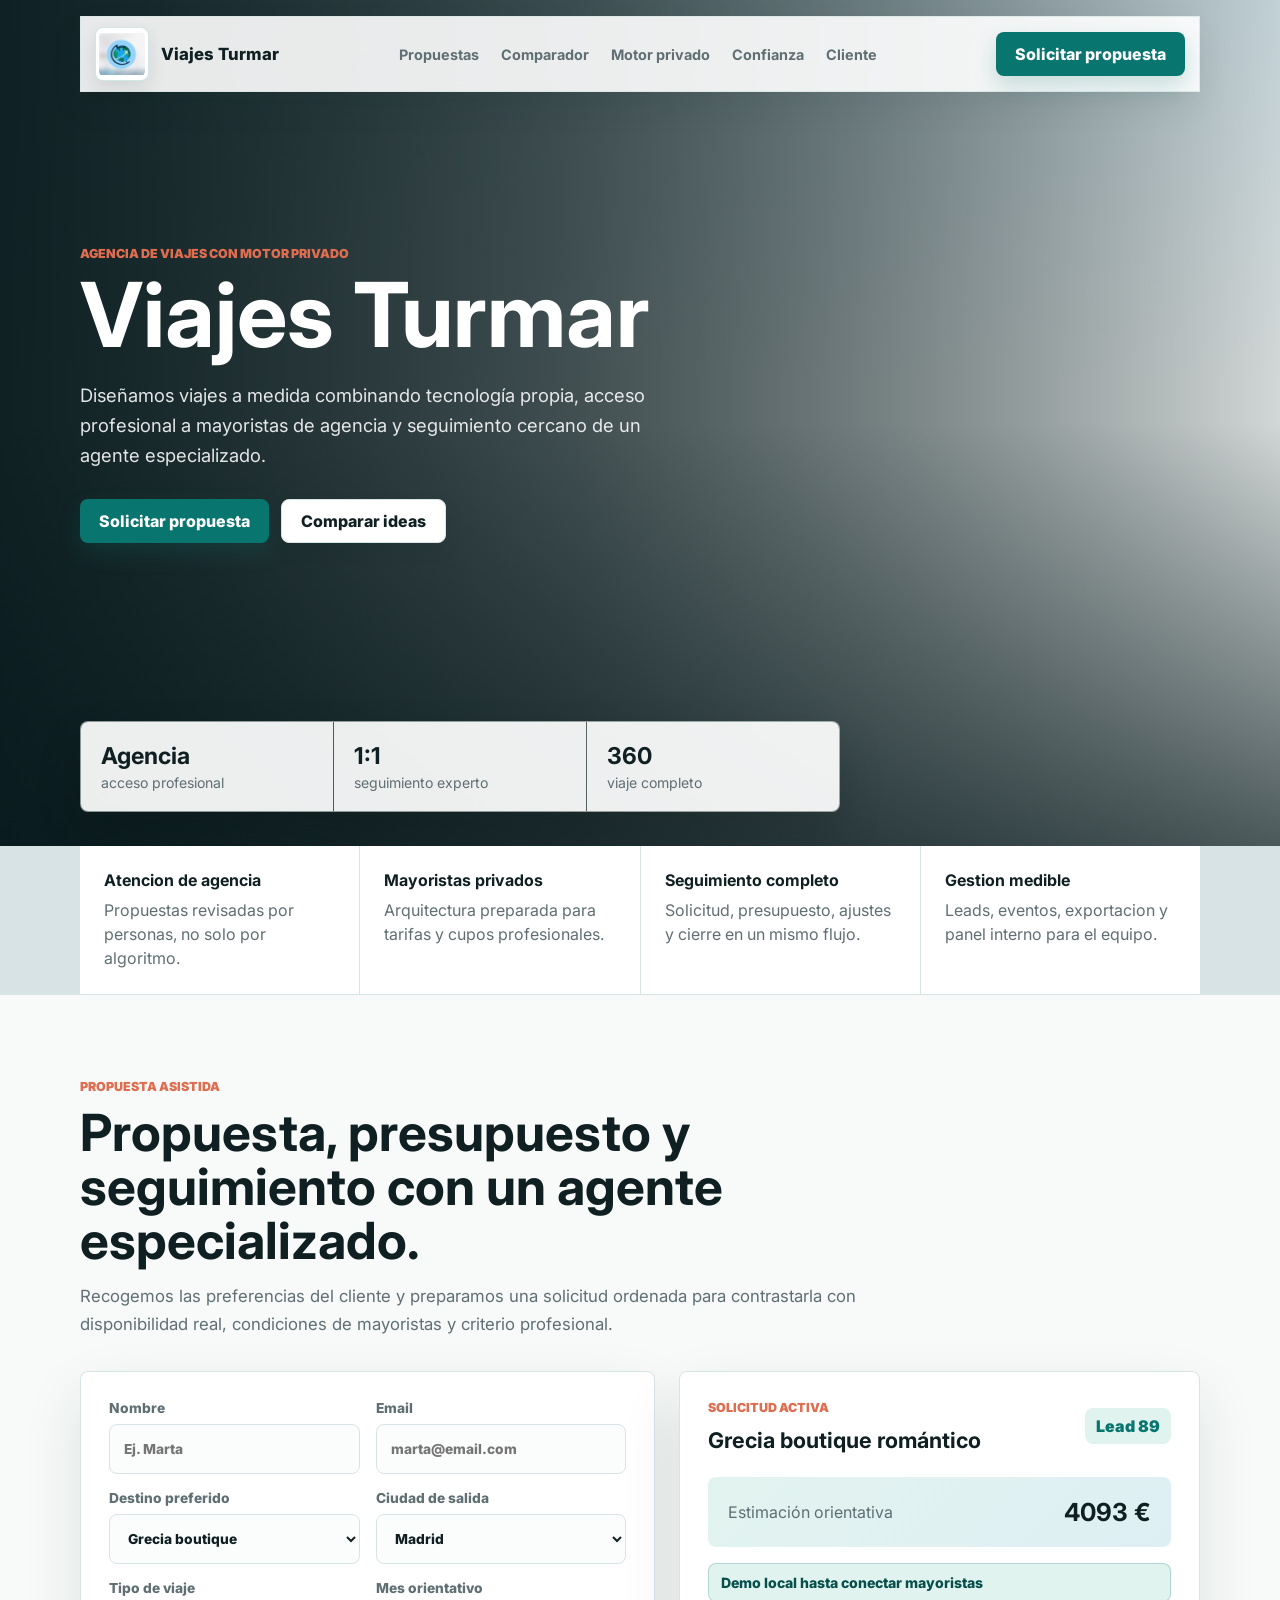
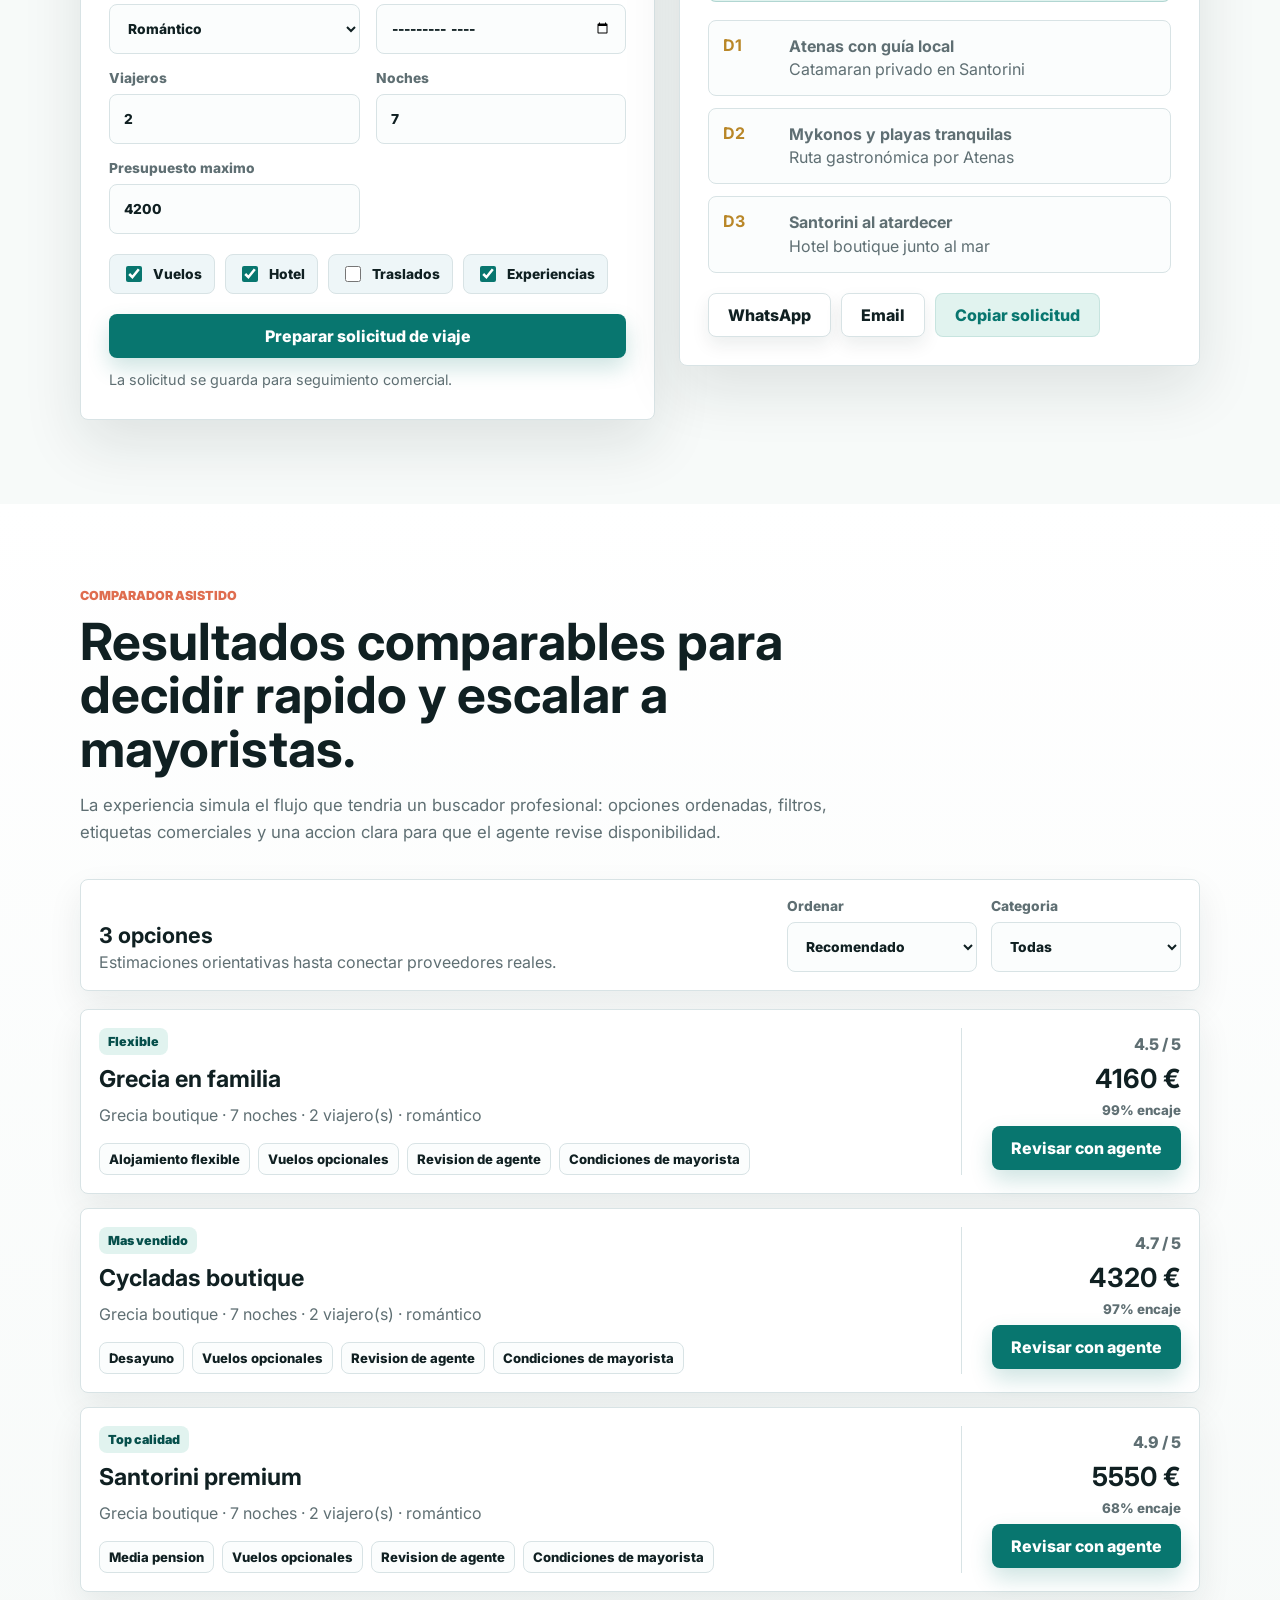
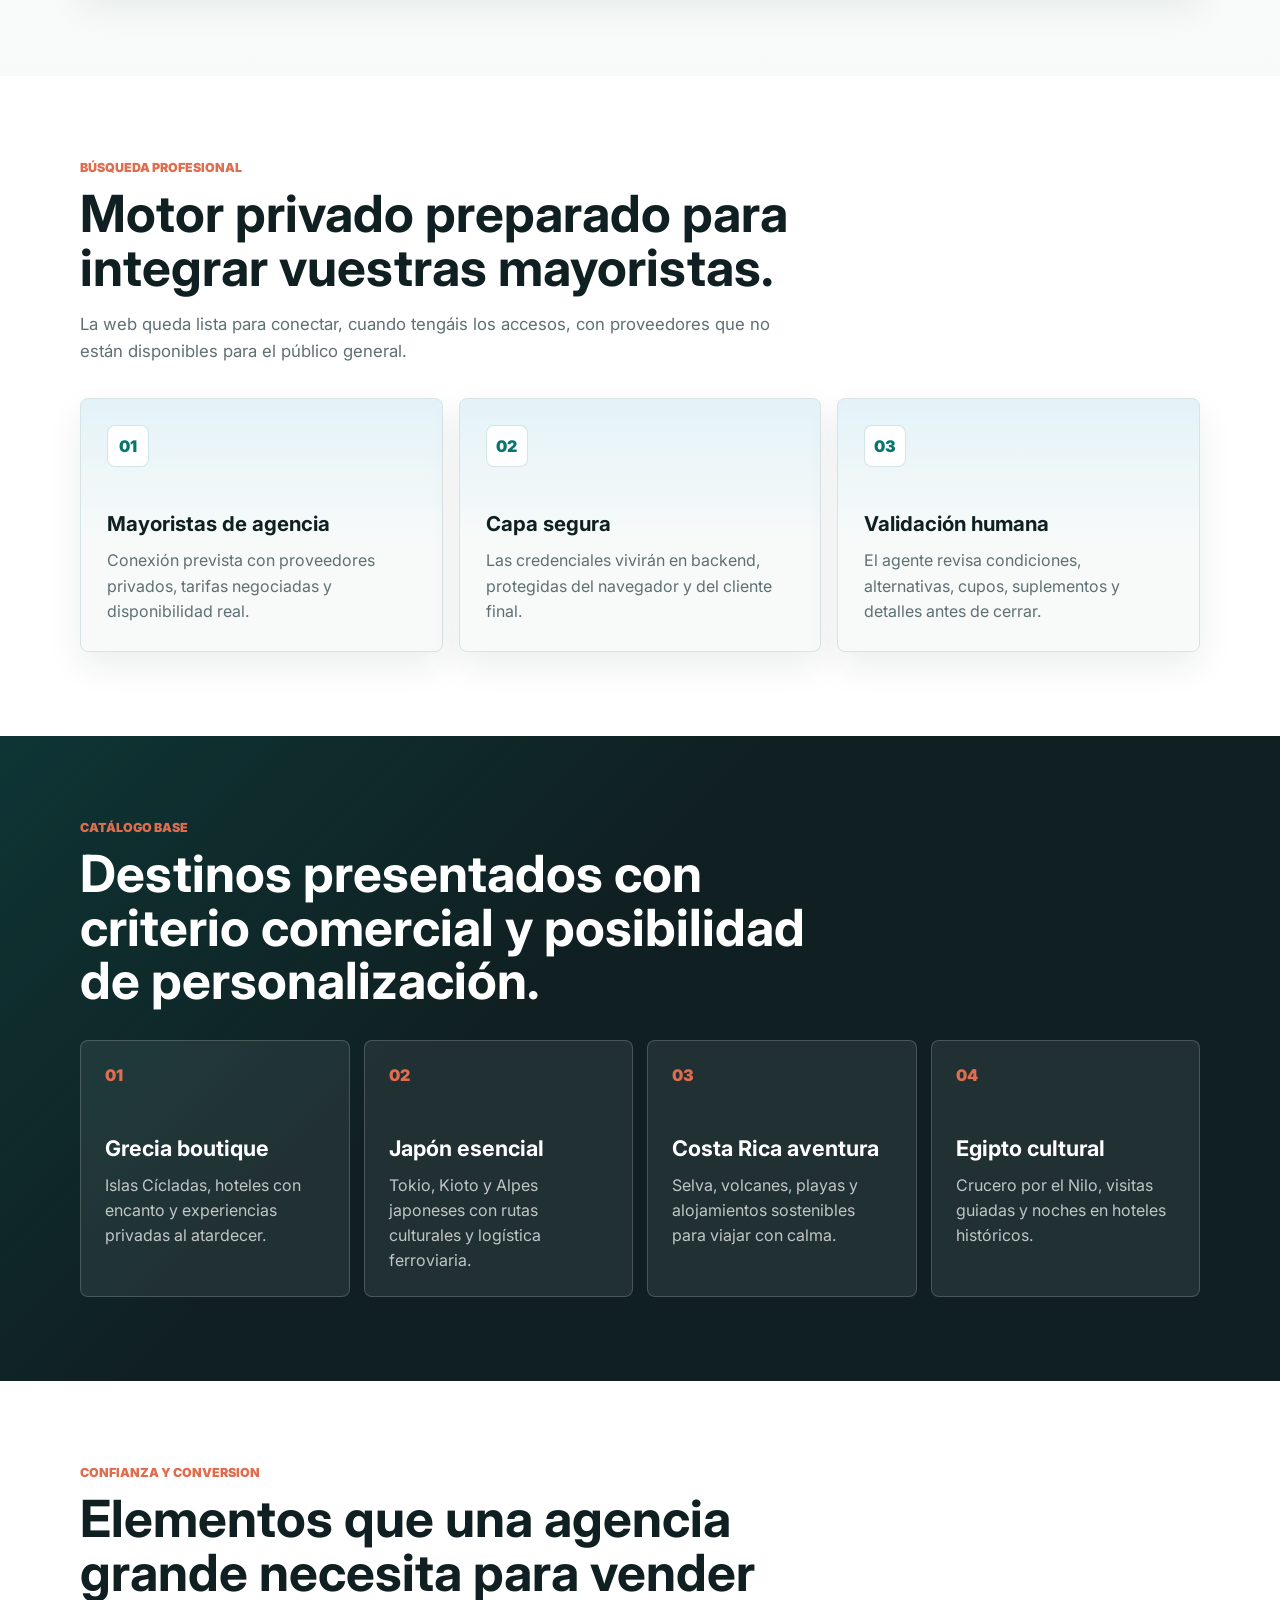
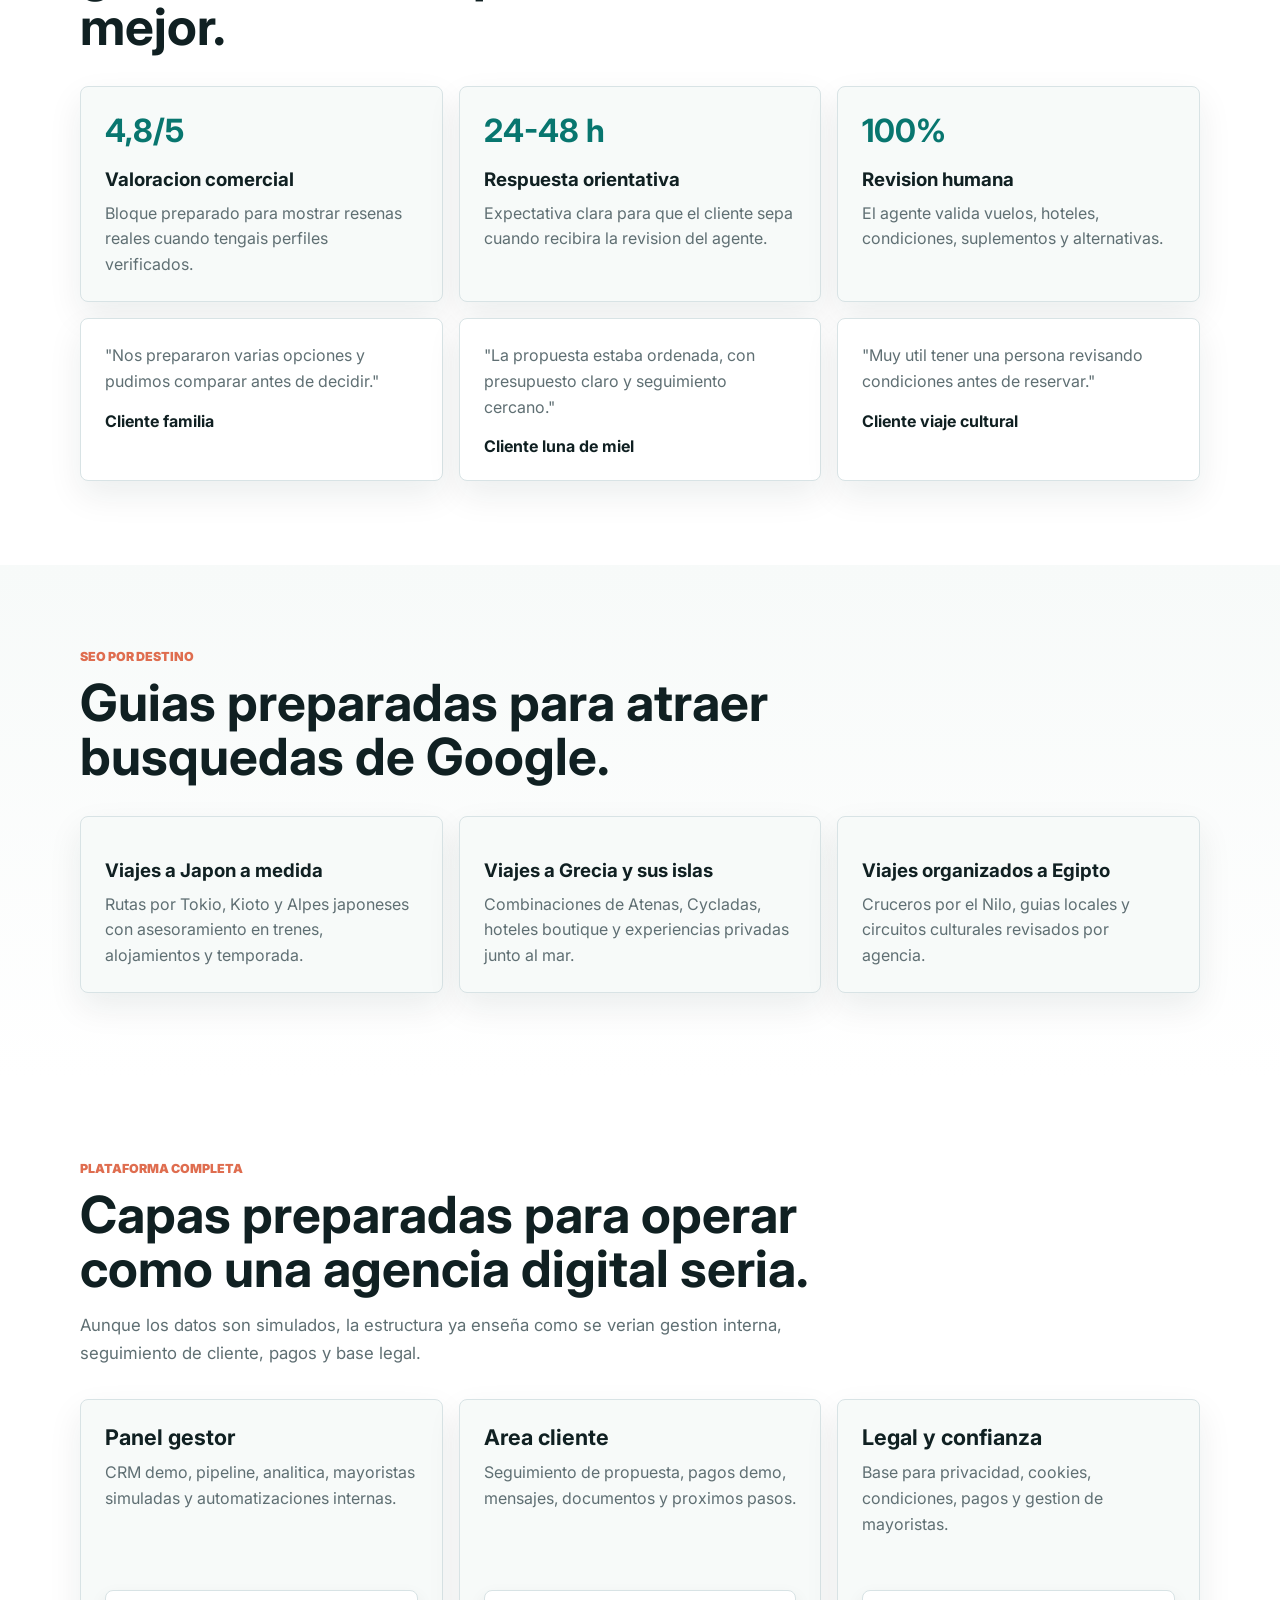
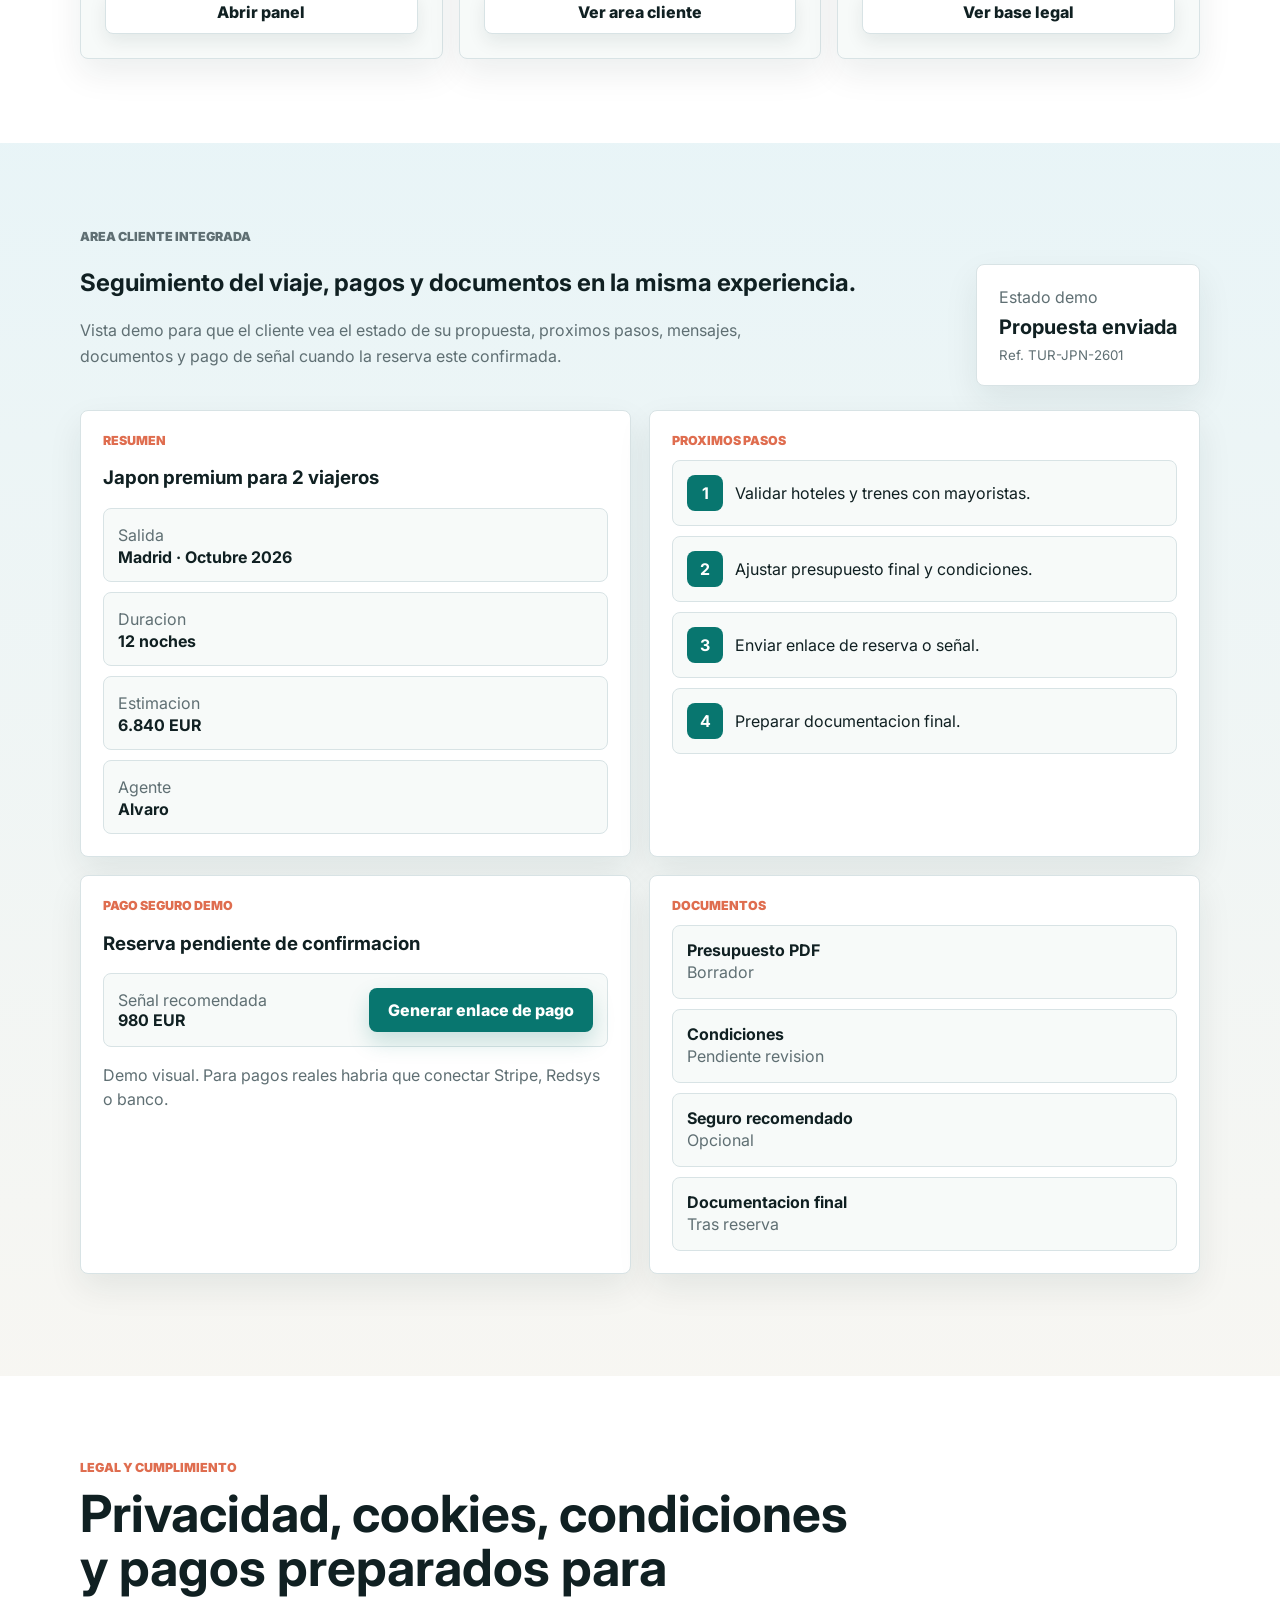
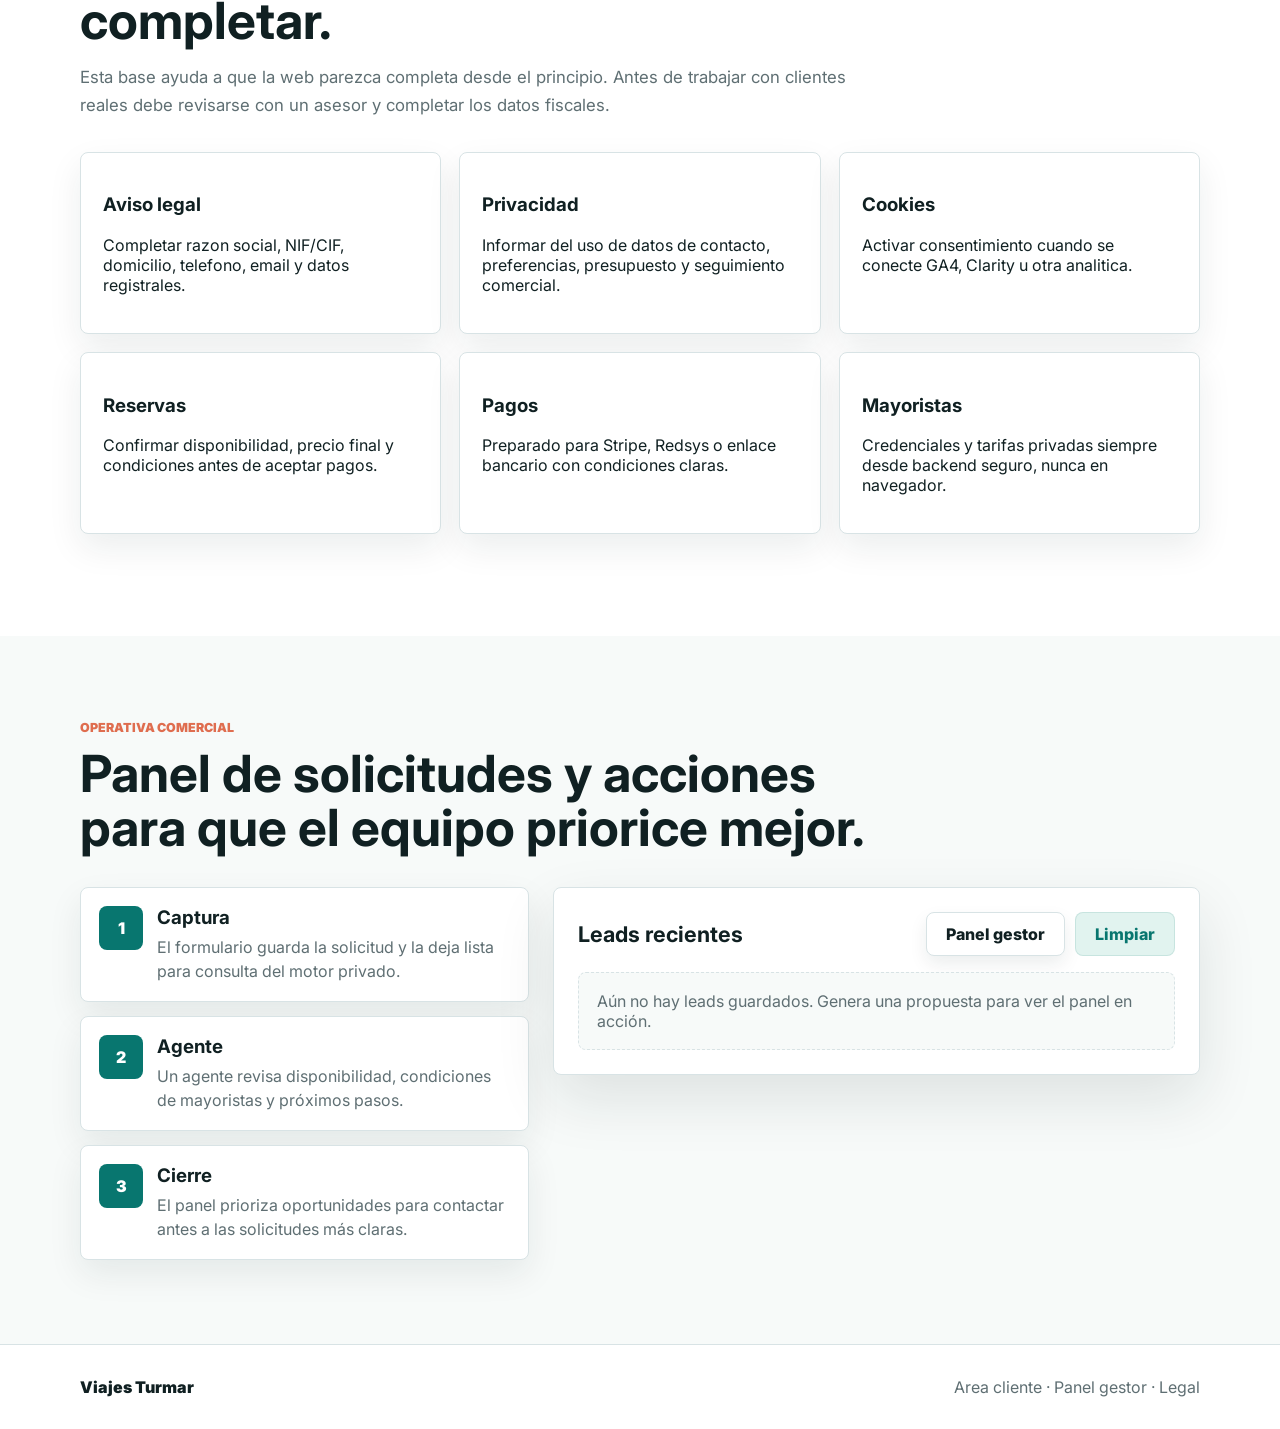
==== index.html @ 2c3e2870 "Integrar area cliente y legal en home" ====
<!doctype html>
<html lang="es">
  <head>
    <meta charset="UTF-8" />
    <meta name="viewport" content="width=device-width, initial-scale=1.0" />
    <title>Viajes Turmar | Agencia de viajes con motor privado</title>
    <meta
      name="description"
      content="Agencia de viajes con motor privado para consultar mayoristas, preparar propuestas personalizadas y hacer seguimiento con agentes especializados."
    />
    <link rel="preconnect" href="https://fonts.googleapis.com" />
    <link rel="preconnect" href="https://fonts.gstatic.com" crossorigin />
    <link
      href="https://fonts.googleapis.com/css2?family=Inter:wght@400;500;600;700;800&display=swap"
      rel="stylesheet"
    />
    <link rel="stylesheet" href="styles.css" />
    <script>
      window.TURMAR_CONFIG = {
        analyticsId: "",
        analyticsEndpoint: "",
        leadEndpoint: "",
      };
    </script>
  </head>
  <body>
    <header class="topbar">
      <a class="brand" href="#inicio" aria-label="Viajes Turmar">
        <span class="brand-mark">
          <img src="[data-uri]" alt="" />
        </span>
        <span>Viajes Turmar</span>
      </a>
      <nav class="nav" aria-label="Principal">
        <a href="#automatizador">Propuestas</a>
        <a href="#comparador">Comparador</a>
        <a href="#motor-privado">Motor privado</a>
        <a href="#confianza">Confianza</a>
        <a href="#area-cliente">Cliente</a>
      </nav>
      <a class="nav-action" href="#automatizador">Solicitar propuesta</a>
    </header>

    <main>
      <section class="hero" id="inicio">
        <div class="hero-overlay"></div>
        <div class="hero-content">
          <p class="eyebrow">Agencia de viajes con motor privado</p>
          <h1>Viajes Turmar</h1>
          <p class="hero-copy">
            Diseñamos viajes a medida combinando tecnología propia, acceso profesional a
            mayoristas de agencia y seguimiento cercano de un agente especializado.
          </p>
          <div class="hero-actions">
            <a class="button primary" href="#automatizador">Solicitar propuesta</a>
            <a class="button secondary" href="#comparador">Comparar ideas</a>
          </div>
        </div>
        <div class="hero-metrics" aria-label="Indicadores de automatización">
          <div>
            <strong>Agencia</strong>
            <span>acceso profesional</span>
          </div>
          <div>
            <strong>1:1</strong>
            <span>seguimiento experto</span>
          </div>
          <div>
            <strong>360</strong>
            <span>viaje completo</span>
          </div>
        </div>
      </section>

      <section class="trust-strip" aria-label="Garantias de Viajes Turmar">
        <div>
          <strong>Atencion de agencia</strong>
          <span>Propuestas revisadas por personas, no solo por algoritmo.</span>
        </div>
        <div>
          <strong>Mayoristas privados</strong>
          <span>Arquitectura preparada para tarifas y cupos profesionales.</span>
        </div>
        <div>
          <strong>Seguimiento completo</strong>
          <span>Solicitud, presupuesto, ajustes y cierre en un mismo flujo.</span>
        </div>
        <div>
          <strong>Gestion medible</strong>
          <span>Leads, eventos, exportacion y panel interno para el equipo.</span>
        </div>
      </section>

      <section class="planner-band" id="automatizador">
        <div class="section-heading">
          <p class="eyebrow">Propuesta asistida</p>
          <h2>Propuesta, presupuesto y seguimiento con un agente especializado.</h2>
          <p>
            Recogemos las preferencias del cliente y preparamos una solicitud ordenada para
            contrastarla con disponibilidad real, condiciones de mayoristas y criterio profesional.
          </p>
        </div>

        <div class="planner-shell">
          <form class="planner-panel" id="tripForm">
            <div class="form-grid">
              <label>
                Nombre
                <input id="travelerName" name="travelerName" type="text" placeholder="Ej. Marta" required />
              </label>
              <label>
                Email
                <input id="email" name="email" type="email" placeholder="marta@email.com" required />
              </label>
              <label>
                Destino preferido
                <select id="destination" name="destination">
                  <option value="grecia">Grecia boutique</option>
                  <option value="japon">Japón esencial</option>
                  <option value="costa-rica">Costa Rica aventura</option>
                  <option value="egipto">Egipto cultural</option>
                </select>
              </label>
              <label>
                Ciudad de salida
                <select id="departure" name="departure">
                  <option value="Madrid">Madrid</option>
                  <option value="Barcelona">Barcelona</option>
                  <option value="Valencia">Valencia</option>
                  <option value="Malaga">Malaga</option>
                </select>
              </label>
              <label>
                Tipo de viaje
                <select id="style" name="style">
                  <option value="romantico">Romántico</option>
                  <option value="familia">Familia</option>
                  <option value="aventura">Aventura suave</option>
                  <option value="premium">Premium</option>
                </select>
              </label>
              <label>
                Mes orientativo
                <input id="travelMonth" name="travelMonth" type="month" />
              </label>
              <label>
                Viajeros
                <input id="travelers" name="travelers" type="number" min="1" max="12" value="2" />
              </label>
              <label>
                Noches
                <input id="nights" name="nights" type="number" min="3" max="21" value="7" />
              </label>
              <label>
                Presupuesto maximo
                <input id="budgetMax" name="budgetMax" type="number" min="600" step="100" value="4200" />
              </label>
            </div>

            <div class="preference-row" aria-label="Preferencias">
              <label class="check">
                <input type="checkbox" name="preferences" value="vuelos" checked />
                Vuelos
              </label>
              <label class="check">
                <input type="checkbox" name="preferences" value="hotel" checked />
                Hotel
              </label>
              <label class="check">
                <input type="checkbox" name="preferences" value="traslados" />
                Traslados
              </label>
              <label class="check">
                <input type="checkbox" name="preferences" value="experiencias" checked />
                Experiencias
              </label>
            </div>

            <button class="button primary wide" type="submit">Preparar solicitud de viaje</button>
            <p class="form-note" id="formStatus" role="status">La solicitud se guarda para seguimiento comercial.</p>
          </form>

          <aside class="proposal-panel" aria-live="polite">
            <div class="proposal-header">
              <div>
                <p class="eyebrow">Solicitud activa</p>
                <h3 id="proposalTitle">Grecia boutique para dos</h3>
              </div>
              <span id="leadScore" class="score">Lead 86</span>
            </div>
            <div class="price-line">
              <span>Estimación orientativa</span>
              <strong id="budget">2.980 EUR</strong>
            </div>
            <div class="engine-status" id="engineSource">Motor privado preparado para conectar mayoristas</div>
            <div class="itinerary" id="itinerary"></div>
            <div class="automation-actions">
              <a class="button secondary" id="whatsappLink" href="#" target="_blank" rel="noreferrer">WhatsApp</a>
              <a class="button secondary" id="emailLink" href="#">Email</a>
              <button class="button ghost" id="copyProposal" type="button">Copiar solicitud</button>
            </div>
          </aside>
        </div>
      </section>

      <section class="compare-band" id="comparador">
        <div class="section-heading">
          <p class="eyebrow">Comparador asistido</p>
          <h2>Resultados comparables para decidir rapido y escalar a mayoristas.</h2>
          <p>
            La experiencia simula el flujo que tendria un buscador profesional: opciones ordenadas,
            filtros, etiquetas comerciales y una accion clara para que el agente revise disponibilidad.
          </p>
        </div>
        <div class="compare-toolbar">
          <div>
            <strong id="resultCount">0 opciones</strong>
            <span>Estimaciones orientativas hasta conectar proveedores reales.</span>
          </div>
          <label>
            Ordenar
            <select id="sortResults">
              <option value="recommended">Recomendado</option>
              <option value="price">Precio</option>
              <option value="rating">Valoracion</option>
            </select>
          </label>
          <label>
            Categoria
            <select id="filterCategory">
              <option value="all">Todas</option>
              <option value="boutique">Boutique</option>
              <option value="premium">Premium</option>
              <option value="familia">Familia</option>
            </select>
          </label>
        </div>
        <div class="result-list" id="resultList" aria-live="polite"></div>
      </section>

      <section class="private-engine" id="motor-privado">
        <div class="section-heading compact">
          <p class="eyebrow">Búsqueda profesional</p>
          <h2>Motor privado preparado para integrar vuestras mayoristas.</h2>
          <p>
            La web queda lista para conectar, cuando tengáis los accesos, con proveedores que no
            están disponibles para el público general.
          </p>
        </div>
        <div class="engine-grid">
          <article class="engine-card">
            <span class="engine-number">01</span>
            <h3>Mayoristas de agencia</h3>
            <p>Conexión prevista con proveedores privados, tarifas negociadas y disponibilidad real.</p>
          </article>
          <article class="engine-card">
            <span class="engine-number">02</span>
            <h3>Capa segura</h3>
            <p>Las credenciales vivirán en backend, protegidas del navegador y del cliente final.</p>
          </article>
          <article class="engine-card">
            <span class="engine-number">03</span>
            <h3>Validación humana</h3>
            <p>El agente revisa condiciones, alternativas, cupos, suplementos y detalles antes de cerrar.</p>
          </article>
        </div>
      </section>

      <section class="destinations" id="destinos">
        <div class="section-heading">
          <p class="eyebrow">Catálogo base</p>
          <h2>Destinos presentados con criterio comercial y posibilidad de personalización.</h2>
        </div>
        <div class="destination-grid">
          <article class="destination-card">
            <span>01</span>
            <h3>Grecia boutique</h3>
            <p>Islas Cícladas, hoteles con encanto y experiencias privadas al atardecer.</p>
          </article>
          <article class="destination-card">
            <span>02</span>
            <h3>Japón esencial</h3>
            <p>Tokio, Kioto y Alpes japoneses con rutas culturales y logística ferroviaria.</p>
          </article>
          <article class="destination-card">
            <span>03</span>
            <h3>Costa Rica aventura</h3>
            <p>Selva, volcanes, playas y alojamientos sostenibles para viajar con calma.</p>
          </article>
          <article class="destination-card">
            <span>04</span>
            <h3>Egipto cultural</h3>
            <p>Crucero por el Nilo, visitas guiadas y noches en hoteles históricos.</p>
          </article>
        </div>
      </section>

      <section class="confidence-band" id="confianza">
        <div class="section-heading">
          <p class="eyebrow">Confianza y conversion</p>
          <h2>Elementos que una agencia grande necesita para vender mejor.</h2>
        </div>
        <div class="confidence-grid">
          <article>
            <strong>4,8/5</strong>
            <h3>Valoracion comercial</h3>
            <p>Bloque preparado para mostrar resenas reales cuando tengais perfiles verificados.</p>
          </article>
          <article>
            <strong>24-48 h</strong>
            <h3>Respuesta orientativa</h3>
            <p>Expectativa clara para que el cliente sepa cuando recibira la revision del agente.</p>
          </article>
          <article>
            <strong>100%</strong>
            <h3>Revision humana</h3>
            <p>El agente valida vuelos, hoteles, condiciones, suplementos y alternativas.</p>
          </article>
        </div>
        <div class="review-grid">
          <article class="review-card">
            <p>"Nos prepararon varias opciones y pudimos comparar antes de decidir."</p>
            <strong>Cliente familia</strong>
          </article>
          <article class="review-card">
            <p>"La propuesta estaba ordenada, con presupuesto claro y seguimiento cercano."</p>
            <strong>Cliente luna de miel</strong>
          </article>
          <article class="review-card">
            <p>"Muy util tener una persona revisando condiciones antes de reservar."</p>
            <strong>Cliente viaje cultural</strong>
          </article>
        </div>
      </section>

      <section class="seo-band" aria-label="Guias de viaje">
        <div class="section-heading">
          <p class="eyebrow">SEO por destino</p>
          <h2>Guias preparadas para atraer busquedas de Google.</h2>
        </div>
        <div class="seo-grid">
          <article>
            <h3>Viajes a Japon a medida</h3>
            <p>Rutas por Tokio, Kioto y Alpes japoneses con asesoramiento en trenes, alojamientos y temporada.</p>
          </article>
          <article>
            <h3>Viajes a Grecia y sus islas</h3>
            <p>Combinaciones de Atenas, Cycladas, hoteles boutique y experiencias privadas junto al mar.</p>
          </article>
          <article>
            <h3>Viajes organizados a Egipto</h3>
            <p>Cruceros por el Nilo, guias locales y circuitos culturales revisados por agencia.</p>
          </article>
        </div>
      </section>

      <section class="platform-band" id="plataforma">
        <div class="section-heading">
          <p class="eyebrow">Plataforma completa</p>
          <h2>Capas preparadas para operar como una agencia digital seria.</h2>
          <p>
            Aunque los datos son simulados, la estructura ya enseña como se verian
            gestion interna, seguimiento de cliente, pagos y base legal.
          </p>
        </div>
        <div class="platform-grid">
          <article class="platform-card">
            <div>
              <h3>Panel gestor</h3>
              <p>CRM demo, pipeline, analitica, mayoristas simuladas y automatizaciones internas.</p>
            </div>
            <a class="button secondary" href="admin.html">Abrir panel</a>
          </article>
          <article class="platform-card">
            <div>
              <h3>Area cliente</h3>
              <p>Seguimiento de propuesta, pagos demo, mensajes, documentos y proximos pasos.</p>
            </div>
            <a class="button secondary" href="#area-cliente">Ver area cliente</a>
          </article>
          <article class="platform-card">
            <div>
              <h3>Legal y confianza</h3>
              <p>Base para privacidad, cookies, condiciones, pagos y gestion de mayoristas.</p>
            </div>
            <a class="button secondary" href="#legal">Ver base legal</a>
          </article>
        </div>
      </section>

      <section class="client-embedded" id="area-cliente">
        <div class="client-hero embedded">
          <div>
            <p class="eyebrow">Area cliente integrada</p>
            <h2>Seguimiento del viaje, pagos y documentos en la misma experiencia.</h2>
            <p>
              Vista demo para que el cliente vea el estado de su propuesta, proximos pasos,
              mensajes, documentos y pago de señal cuando la reserva este confirmada.
            </p>
          </div>
          <div class="client-status">
            <span>Estado demo</span>
            <strong>Propuesta enviada</strong>
            <small>Ref. TUR-JPN-2601</small>
          </div>
        </div>

        <div class="client-grid">
          <article class="client-panel">
            <p class="eyebrow">Resumen</p>
            <h3>Japon premium para 2 viajeros</h3>
            <div class="summary-lines">
              <div><span>Salida</span><strong>Madrid · Octubre 2026</strong></div>
              <div><span>Duracion</span><strong>12 noches</strong></div>
              <div><span>Estimacion</span><strong>6.840 EUR</strong></div>
              <div><span>Agente</span><strong>Alvaro</strong></div>
            </div>
          </article>
          <article class="client-panel">
            <p class="eyebrow">Proximos pasos</p>
            <div class="timeline">
              <div><strong>1</strong><span>Validar hoteles y trenes con mayoristas.</span></div>
              <div><strong>2</strong><span>Ajustar presupuesto final y condiciones.</span></div>
              <div><strong>3</strong><span>Enviar enlace de reserva o señal.</span></div>
              <div><strong>4</strong><span>Preparar documentacion final.</span></div>
            </div>
          </article>
        </div>

        <div class="client-grid">
          <article class="client-panel">
            <p class="eyebrow">Pago seguro demo</p>
            <h3>Reserva pendiente de confirmacion</h3>
            <div class="payment-box">
              <div><span>Señal recomendada</span><strong>980 EUR</strong></div>
              <button class="button primary" type="button">Generar enlace de pago</button>
            </div>
            <p class="small-note">Demo visual. Para pagos reales habria que conectar Stripe, Redsys o banco.</p>
          </article>
          <article class="client-panel">
            <p class="eyebrow">Documentos</p>
            <div class="document-grid">
              <div><strong>Presupuesto PDF</strong><span>Borrador</span></div>
              <div><strong>Condiciones</strong><span>Pendiente revision</span></div>
              <div><strong>Seguro recomendado</strong><span>Opcional</span></div>
              <div><strong>Documentacion final</strong><span>Tras reserva</span></div>
            </div>
          </article>
        </div>
      </section>

      <section class="legal-embedded" id="legal">
        <div class="section-heading">
          <p class="eyebrow">Legal y cumplimiento</p>
          <h2>Privacidad, cookies, condiciones y pagos preparados para completar.</h2>
          <p>
            Esta base ayuda a que la web parezca completa desde el principio. Antes de trabajar
            con clientes reales debe revisarse con un asesor y completar los datos fiscales.
          </p>
        </div>
        <div class="legal-grid">
          <article>
            <h3>Aviso legal</h3>
            <p>Completar razon social, NIF/CIF, domicilio, telefono, email y datos registrales.</p>
          </article>
          <article>
            <h3>Privacidad</h3>
            <p>Informar del uso de datos de contacto, preferencias, presupuesto y seguimiento comercial.</p>
          </article>
          <article>
            <h3>Cookies</h3>
            <p>Activar consentimiento cuando se conecte GA4, Clarity u otra analitica.</p>
          </article>
          <article>
            <h3>Reservas</h3>
            <p>Confirmar disponibilidad, precio final y condiciones antes de aceptar pagos.</p>
          </article>
          <article>
            <h3>Pagos</h3>
            <p>Preparado para Stripe, Redsys o enlace bancario con condiciones claras.</p>
          </article>
          <article>
            <h3>Mayoristas</h3>
            <p>Credenciales y tarifas privadas siempre desde backend seguro, nunca en navegador.</p>
          </article>
        </div>
      </section>

      <section class="ops-band" id="operativa">
        <div class="section-heading">
          <p class="eyebrow">Operativa comercial</p>
          <h2>Panel de solicitudes y acciones para que el equipo priorice mejor.</h2>
        </div>
        <div class="ops-layout">
          <div class="workflow">
            <div class="workflow-step">
              <span>1</span>
              <div>
                <h3>Captura</h3>
                <p>El formulario guarda la solicitud y la deja lista para consulta del motor privado.</p>
              </div>
            </div>
            <div class="workflow-step">
              <span>2</span>
              <div>
                <h3>Agente</h3>
                <p>Un agente revisa disponibilidad, condiciones de mayoristas y próximos pasos.</p>
              </div>
            </div>
            <div class="workflow-step">
              <span>3</span>
              <div>
                <h3>Cierre</h3>
                <p>El panel prioriza oportunidades para contactar antes a las solicitudes más claras.</p>
              </div>
            </div>
          </div>
          <div class="crm-panel">
            <div class="crm-header">
              <h3>Leads recientes</h3>
              <div class="crm-actions">
                <a class="button secondary" href="admin.html">Panel gestor</a>
                <button id="clearLeads" class="button ghost" type="button">Limpiar</button>
              </div>
            </div>
            <div id="leadList" class="lead-list"></div>
          </div>
        </div>
      </section>
    </main>

    <footer class="footer">
      <span>Viajes Turmar</span>
      <span>
        <a href="#area-cliente">Area cliente</a> ·
        <a href="admin.html">Panel gestor</a> ·
        <a href="#legal">Legal</a>
      </span>
    </footer>

    <script src="script.js"></script>
  </body>
</html>
---- styles.css ----
:root {
  --ink: #102022;
  --muted: #5f6f73;
  --paper: #f7faf9;
  --soft: #eef6f8;
  --line: #d8e3e5;
  --teal: #08766f;
  --teal-dark: #064f4b;
  --sky: #8bd0f4;
  --coral: #df6d4f;
  --gold: #b98728;
  --mint: #e1f3ef;
  --white: #ffffff;
  --shadow: 0 24px 60px rgba(16, 32, 34, 0.11);
  --shadow-soft: 0 14px 34px rgba(16, 32, 34, 0.08);
}

* {
  box-sizing: border-box;
}

html {
  scroll-behavior: smooth;
}

body {
  margin: 0;
  font-family: Inter, system-ui, -apple-system, BlinkMacSystemFont, "Segoe UI", sans-serif;
  color: var(--ink);
  background:
    linear-gradient(180deg, rgba(139, 208, 244, 0.18), rgba(247, 250, 249, 0) 380px),
    var(--paper);
}

a {
  color: inherit;
  text-decoration: none;
}

button,
input,
select {
  font: inherit;
}

.topbar {
  position: fixed;
  z-index: 10;
  top: 16px;
  left: 50%;
  transform: translateX(-50%);
  width: min(1120px, calc(100% - 32px));
  min-height: 68px;
  display: flex;
  align-items: center;
  justify-content: space-between;
  gap: 18px;
  padding: 10px 14px;
  border: 1px solid rgba(216, 227, 229, 0.72);
  background: rgba(255, 255, 255, 0.9);
  backdrop-filter: blur(20px);
  box-shadow: var(--shadow-soft);
}

.brand {
  display: inline-flex;
  align-items: center;
  gap: 12px;
  font-weight: 800;
  letter-spacing: 0;
  white-space: nowrap;
  font-size: 1.05rem;
}

.brand-mark {
  display: grid;
  width: 54px;
  height: 54px;
  place-items: center;
  overflow: hidden;
  padding: 3px;
  border: 1px solid rgba(8, 118, 111, 0.18);
  background: var(--white);
  border-radius: 8px;
  box-shadow: 0 8px 18px rgba(16, 32, 34, 0.1);
}

.brand-mark img,
.brand-mark svg {
  width: 100%;
  height: 100%;
  object-fit: contain;
  border-radius: 6px;
}

.nav {
  display: flex;
  gap: 22px;
  color: var(--muted);
  font-weight: 700;
  font-size: 0.9rem;
}

.nav a:hover {
  color: var(--ink);
}

.nav-action,
.button {
  display: inline-flex;
  align-items: center;
  justify-content: center;
  min-height: 44px;
  padding: 0 19px;
  border: 0;
  border-radius: 8px;
  font-weight: 800;
  cursor: pointer;
  transition:
    transform 0.16s ease,
    box-shadow 0.16s ease,
    background 0.16s ease;
}

.nav-action,
.button.primary {
  color: var(--white);
  background: var(--teal);
  box-shadow: 0 10px 22px rgba(8, 118, 111, 0.2);
}

.button.primary:hover,
.nav-action:hover {
  background: var(--teal-dark);
  transform: translateY(-1px);
}

.button.secondary {
  color: var(--ink);
  background: var(--white);
  border: 1px solid var(--line);
  box-shadow: 0 8px 18px rgba(16, 32, 34, 0.08);
}

.button.ghost {
  color: var(--teal);
  background: var(--mint);
  border: 1px solid rgba(8, 118, 111, 0.12);
}

.button.wide {
  width: 100%;
}

.hero {
  position: relative;
  min-height: 94vh;
  display: grid;
  align-items: end;
  overflow: hidden;
  padding: 152px max(24px, calc((100vw - 1120px) / 2)) 34px;
  background:
    linear-gradient(90deg, rgba(6, 24, 27, 0.72), rgba(6, 24, 27, 0.1)),
    url("https://images.unsplash.com/photo-1471922694854-ff1b63b20054?auto=format&fit=crop&w=1800&q=80") center / cover;
}

.hero-overlay {
  position: absolute;
  inset: 0;
  width: 100%;
  height: 100%;
}

.hero-overlay {
  background:
    linear-gradient(90deg, rgba(6, 24, 27, 0.86) 0%, rgba(6, 24, 27, 0.56) 45%, rgba(6, 24, 27, 0.06) 100%),
    linear-gradient(0deg, rgba(6, 24, 27, 0.66) 0%, rgba(6, 24, 27, 0) 50%);
}

.hero-content {
  position: relative;
  z-index: 1;
  width: min(650px, 100%);
  color: var(--white);
  padding-bottom: 84px;
}

.eyebrow {
  margin: 0 0 12px;
  color: var(--coral);
  font-size: 0.78rem;
  font-weight: 900;
  letter-spacing: 0;
  text-transform: uppercase;
}

.hero h1 {
  margin: 0;
  font-size: clamp(3.2rem, 7vw, 7.4rem);
  line-height: 0.94;
  letter-spacing: 0;
}

.hero-copy {
  max-width: 570px;
  margin: 22px 0 28px;
  font-size: 1.15rem;
  line-height: 1.65;
  color: rgba(255, 255, 255, 0.88);
}

.hero-actions {
  display: flex;
  flex-wrap: wrap;
  gap: 12px;
}

.hero-metrics {
  position: relative;
  z-index: 1;
  display: grid;
  grid-template-columns: repeat(3, 1fr);
  gap: 1px;
  width: min(760px, 100%);
  overflow: hidden;
  border: 1px solid rgba(255, 255, 255, 0.38);
  border-radius: 8px;
  background: rgba(255, 255, 255, 0.24);
  box-shadow: 0 20px 44px rgba(0, 0, 0, 0.16);
}

.hero-metrics div {
  padding: 20px;
  background: rgba(255, 255, 255, 0.9);
}

.hero-metrics strong {
  display: block;
  font-size: 1.45rem;
}

.hero-metrics span {
  display: block;
  margin-top: 4px;
  color: var(--muted);
  font-size: 0.88rem;
}

.planner-band,
.compare-band,
.destinations,
.ops-band,
.private-engine,
.confidence-band,
.seo-band {
  padding: 84px max(24px, calc((100vw - 1120px) / 2));
}

.trust-strip {
  display: grid;
  grid-template-columns: repeat(4, minmax(0, 1fr));
  gap: 1px;
  padding: 0 max(24px, calc((100vw - 1120px) / 2));
  background: var(--line);
  border-bottom: 1px solid var(--line);
}

.trust-strip div {
  min-height: 120px;
  padding: 24px;
  background: var(--white);
}

.trust-strip strong {
  display: block;
  margin-bottom: 8px;
  font-size: 1rem;
}

.trust-strip span {
  display: block;
  color: var(--muted);
  line-height: 1.5;
}

.section-heading {
  max-width: 790px;
  margin-bottom: 32px;
}

.section-heading.compact {
  max-width: 720px;
}

.section-heading h2 {
  margin: 0;
  font-size: clamp(2rem, 4vw, 3.4rem);
  line-height: 1.05;
  letter-spacing: 0;
}

.section-heading p:not(.eyebrow) {
  margin: 16px 0 0;
  color: var(--muted);
  font-size: 1.05rem;
  line-height: 1.65;
}

.planner-shell {
  display: grid;
  grid-template-columns: minmax(0, 1.05fr) minmax(360px, 0.95fr);
  gap: 24px;
  align-items: start;
}

.planner-panel,
.proposal-panel,
.crm-panel {
  border: 1px solid var(--line);
  border-radius: 8px;
  background: var(--white);
  box-shadow: var(--shadow);
}

.planner-panel {
  padding: 28px;
}

.form-grid {
  display: grid;
  grid-template-columns: repeat(2, minmax(0, 1fr));
  gap: 16px;
}

label {
  display: grid;
  gap: 8px;
  color: var(--muted);
  font-size: 0.86rem;
  font-weight: 800;
}

input,
select {
  width: 100%;
  min-height: 50px;
  padding: 0 14px;
  color: var(--ink);
  border: 1px solid var(--line);
  border-radius: 8px;
  background: #fbfdfd;
}

input:focus,
select:focus {
  outline: 3px solid rgba(8, 108, 104, 0.16);
  border-color: var(--teal);
}

.preference-row {
  display: flex;
  flex-wrap: wrap;
  gap: 10px;
  margin: 20px 0;
}

.form-note {
  margin: 12px 0 0;
  color: var(--muted);
  font-size: 0.9rem;
  line-height: 1.45;
}

.check {
  display: inline-flex;
  grid-template-columns: auto auto;
  align-items: center;
  gap: 8px;
  min-height: 40px;
  padding: 0 12px;
  color: var(--ink);
  border: 1px solid var(--line);
  border-radius: 8px;
  background: var(--soft);
}

.check input {
  width: 16px;
  min-height: 16px;
  accent-color: var(--teal);
}

.proposal-panel {
  padding: 28px;
  position: sticky;
  top: 100px;
}

.proposal-header,
.price-line,
.crm-header {
  display: flex;
  align-items: center;
  justify-content: space-between;
  gap: 16px;
}

.crm-actions {
  display: flex;
  flex-wrap: wrap;
  gap: 10px;
}

.proposal-header h3,
.crm-header h3 {
  margin: 0;
  font-size: 1.35rem;
}

.score {
  flex: 0 0 auto;
  padding: 8px 11px;
  color: var(--teal);
  background: var(--mint);
  border-radius: 8px;
  font-weight: 900;
}

.price-line {
  margin: 24px 0;
  padding: 20px;
  color: var(--muted);
  border-radius: 8px;
  background:
    linear-gradient(135deg, rgba(225, 243, 239, 0.95), rgba(139, 208, 244, 0.2)),
    #f3f7f4;
}

.price-line strong {
  color: var(--ink);
  font-size: 1.55rem;
}

.engine-status {
  margin: -8px 0 18px;
  padding: 10px 12px;
  color: var(--teal-dark);
  border: 1px solid rgba(8, 108, 104, 0.22);
  border-radius: 8px;
  background: var(--mint);
  font-size: 0.88rem;
  font-weight: 800;
}

.itinerary {
  display: grid;
  gap: 12px;
}

.day {
  display: grid;
  grid-template-columns: 54px 1fr;
  gap: 12px;
  padding: 14px;
  border: 1px solid var(--line);
  border-radius: 8px;
  background: #fbfdfd;
}

.day strong {
  color: var(--gold);
}

.day p {
  margin: 0;
  color: var(--muted);
  line-height: 1.45;
}

.automation-actions {
  display: flex;
  flex-wrap: wrap;
  gap: 10px;
  margin-top: 20px;
}

.compare-band {
  background: linear-gradient(180deg, var(--white), var(--paper));
}

.compare-toolbar {
  display: grid;
  grid-template-columns: minmax(0, 1fr) 190px 190px;
  gap: 14px;
  align-items: end;
  margin-bottom: 18px;
  padding: 18px;
  border: 1px solid var(--line);
  border-radius: 8px;
  background: var(--white);
  box-shadow: var(--shadow-soft);
}

.compare-toolbar strong {
  display: block;
  font-size: 1.35rem;
}

.compare-toolbar span {
  display: block;
  margin-top: 4px;
  color: var(--muted);
}

.result-list {
  display: grid;
  gap: 14px;
}

.result-card {
  display: grid;
  grid-template-columns: minmax(0, 1fr) 220px;
  gap: 18px;
  align-items: stretch;
  padding: 18px;
  border: 1px solid var(--line);
  border-radius: 8px;
  background: var(--white);
  box-shadow: var(--shadow-soft);
}

.result-main {
  display: grid;
  align-content: start;
  gap: 10px;
}

.result-badge {
  width: fit-content;
  padding: 6px 9px;
  color: var(--teal-dark);
  border-radius: 8px;
  background: var(--mint);
  font-size: 0.78rem;
  font-weight: 900;
}

.result-card h3 {
  margin: 0;
  font-size: 1.45rem;
}

.result-card p {
  margin: 0;
  color: var(--muted);
  line-height: 1.5;
}

.result-tags {
  display: flex;
  flex-wrap: wrap;
  gap: 8px;
  margin-top: 6px;
}

.result-tags span {
  padding: 7px 9px;
  color: var(--ink);
  border: 1px solid var(--line);
  border-radius: 8px;
  background: #fbfdfd;
  font-size: 0.82rem;
  font-weight: 800;
}

.result-side {
  display: grid;
  gap: 8px;
  justify-items: end;
  align-content: center;
  padding-left: 18px;
  border-left: 1px solid var(--line);
  text-align: right;
}

.result-side strong {
  font-size: 1.65rem;
}

.result-side small,
.rating {
  color: var(--muted);
  font-weight: 800;
}

.destinations {
  background:
    linear-gradient(135deg, rgba(8, 118, 111, 0.24), rgba(16, 32, 34, 0) 40%),
    var(--ink);
  color: var(--white);
}

.destinations .section-heading h2 {
  color: var(--white);
}

.destination-grid {
  display: grid;
  grid-template-columns: repeat(4, minmax(0, 1fr));
  gap: 14px;
}

.destination-card {
  min-height: 240px;
  padding: 24px;
  border: 1px solid rgba(255, 255, 255, 0.18);
  border-radius: 8px;
  background: rgba(255, 255, 255, 0.075);
  transition:
    transform 0.16s ease,
    background 0.16s ease;
}

.destination-card:hover {
  transform: translateY(-3px);
  background: rgba(255, 255, 255, 0.11);
}

.destination-card span {
  color: var(--coral);
  font-weight: 900;
}

.destination-card h3 {
  margin: 50px 0 12px;
  font-size: 1.35rem;
}

.private-engine {
  background: var(--white);
}

.engine-grid {
  display: grid;
  grid-template-columns: repeat(3, minmax(0, 1fr));
  gap: 16px;
}

.engine-card {
  min-height: 250px;
  padding: 26px;
  border: 1px solid var(--line);
  border-radius: 8px;
  background:
    linear-gradient(180deg, rgba(139, 208, 244, 0.18), rgba(255, 255, 255, 0) 55%),
    var(--paper);
  box-shadow: var(--shadow-soft);
}

.engine-number {
  display: inline-grid;
  width: 42px;
  height: 42px;
  place-items: center;
  color: var(--teal);
  border: 1px solid rgba(8, 118, 111, 0.18);
  border-radius: 8px;
  background: var(--white);
  font-weight: 900;
}

.engine-card h3 {
  margin: 44px 0 12px;
  font-size: 1.28rem;
}

.engine-card p {
  margin: 0;
  color: var(--muted);
  line-height: 1.6;
}

.destination-card p {
  margin: 0;
  color: rgba(255, 255, 255, 0.72);
  line-height: 1.55;
}

.confidence-band {
  background: var(--white);
}

.confidence-grid,
.review-grid,
.seo-grid {
  display: grid;
  grid-template-columns: repeat(3, minmax(0, 1fr));
  gap: 16px;
}

.confidence-grid article,
.review-card,
.seo-grid article {
  padding: 24px;
  border: 1px solid var(--line);
  border-radius: 8px;
  background: var(--paper);
  box-shadow: var(--shadow-soft);
}

.confidence-grid strong {
  display: block;
  color: var(--teal);
  font-size: 2rem;
}

.confidence-grid h3,
.seo-grid h3 {
  margin: 18px 0 10px;
}

.confidence-grid p,
.review-card p,
.seo-grid p {
  margin: 0;
  color: var(--muted);
  line-height: 1.6;
}

.review-grid {
  margin-top: 16px;
}

.review-card {
  background: var(--white);
}

.review-card strong {
  display: block;
  margin-top: 16px;
}

.seo-band {
  background: linear-gradient(180deg, var(--paper), var(--white));
}

.ops-layout {
  display: grid;
  grid-template-columns: 0.82fr 1.18fr;
  gap: 24px;
  align-items: start;
}

.workflow {
  display: grid;
  gap: 14px;
}

.workflow-step {
  display: grid;
  grid-template-columns: 44px 1fr;
  gap: 14px;
  padding: 18px;
  border: 1px solid var(--line);
  border-radius: 8px;
  background: var(--white);
  box-shadow: var(--shadow-soft);
}

.workflow-step span {
  display: grid;
  width: 44px;
  height: 44px;
  place-items: center;
  color: var(--white);
  background: var(--teal);
  border-radius: 8px;
  font-weight: 900;
}

.workflow-step h3 {
  margin: 0 0 6px;
}

.workflow-step p {
  margin: 0;
  color: var(--muted);
  line-height: 1.5;
}

.crm-panel {
  padding: 24px;
}

.lead-list {
  display: grid;
  gap: 10px;
  margin-top: 16px;
}

.lead-card {
  display: grid;
  grid-template-columns: 1fr auto;
  gap: 12px;
  padding: 14px;
  border: 1px solid var(--line);
  border-radius: 8px;
  background: #fbfdfd;
}

.lead-card h4 {
  margin: 0 0 6px;
}

.lead-card p {
  margin: 0;
  color: var(--muted);
  font-size: 0.9rem;
}

.lead-card strong {
  color: var(--teal);
}

.empty-state {
  padding: 18px;
  color: var(--muted);
  border: 1px dashed var(--line);
  border-radius: 8px;
  background: var(--paper);
}

.footer {
  display: flex;
  justify-content: space-between;
  gap: 18px;
  padding: 32px max(24px, calc((100vw - 1120px) / 2));
  color: var(--muted);
  border-top: 1px solid var(--line);
  background: var(--white);
}

.footer span:first-child {
  color: var(--ink);
  font-weight: 900;
}

.admin-page {
  min-height: 100vh;
  padding: 116px max(24px, calc((100vw - 1120px) / 2)) 60px;
}

.admin-hero {
  display: grid;
  grid-template-columns: minmax(0, 1fr) auto;
  gap: 24px;
  align-items: end;
  margin-bottom: 28px;
}

.admin-hero h1 {
  margin: 0;
  font-size: clamp(2.4rem, 5vw, 4.4rem);
  line-height: 0.98;
}

.admin-grid {
  display: grid;
  grid-template-columns: repeat(4, minmax(0, 1fr));
  gap: 14px;
  margin-bottom: 22px;
}

.admin-stat,
.admin-panel {
  border: 1px solid var(--line);
  border-radius: 8px;
  background: var(--white);
  box-shadow: var(--shadow-soft);
}

.admin-stat {
  padding: 18px;
}

.admin-stat span {
  display: block;
  color: var(--muted);
  font-size: 0.86rem;
  font-weight: 800;
}

.admin-stat strong {
  display: block;
  margin-top: 8px;
  font-size: 1.8rem;
}

.admin-layout {
  display: grid;
  grid-template-columns: minmax(0, 1.25fr) minmax(320px, 0.75fr);
  gap: 22px;
}

.admin-panel {
  padding: 22px;
}

.admin-panel h2 {
  margin: 0 0 16px;
  font-size: 1.35rem;
}

.admin-toolbar {
  display: flex;
  flex-wrap: wrap;
  gap: 10px;
  margin-bottom: 16px;
}

.table-wrap {
  overflow-x: auto;
}

.admin-table {
  width: 100%;
  border-collapse: collapse;
  min-width: 720px;
}

.admin-table th,
.admin-table td {
  padding: 12px;
  border-bottom: 1px solid var(--line);
  text-align: left;
  vertical-align: top;
}

.admin-table th {
  color: var(--muted);
  font-size: 0.82rem;
  text-transform: uppercase;
}

.status-list {
  display: grid;
  gap: 10px;
}

.status-item {
  display: grid;
  grid-template-columns: 1fr auto;
  gap: 12px;
  padding: 12px;
  border: 1px solid var(--line);
  border-radius: 8px;
  background: var(--paper);
}

.status-pill {
  align-self: start;
  padding: 6px 8px;
  color: var(--teal-dark);
  border-radius: 8px;
  background: var(--mint);
  font-size: 0.78rem;
  font-weight: 900;
}

.status-pill.pending {
  color: #7a5415;
  background: #f8ebcf;
}

.is-locked {
  overflow: hidden;
}

.login-screen {
  position: fixed;
  z-index: 100;
  inset: 0;
  display: grid;
  place-items: center;
  padding: 24px;
  background:
    linear-gradient(90deg, rgba(6, 24, 27, 0.82), rgba(6, 24, 27, 0.42)),
    url("https://images.unsplash.com/photo-1471922694854-ff1b63b20054?auto=format&fit=crop&w=1800&q=80") center / cover;
}

.login-screen[hidden] {
  display: none;
}

.login-panel {
  width: min(460px, 100%);
  display: grid;
  gap: 16px;
  padding: 30px;
  border: 1px solid rgba(255, 255, 255, 0.28);
  border-radius: 8px;
  background: rgba(255, 255, 255, 0.96);
  box-shadow: var(--shadow);
}

.login-panel h1 {
  margin: 0;
  font-size: 2.3rem;
  line-height: 1;
}

.login-panel p {
  margin: 0;
  color: var(--muted);
  line-height: 1.6;
}

.login-hint {
  color: var(--muted);
  font-size: 0.86rem;
  text-align: center;
}

.admin-actions,
.admin-panel-header,
.admin-toolbar {
  display: flex;
  align-items: center;
  justify-content: space-between;
  gap: 14px;
}

.admin-actions,
.admin-toolbar {
  flex-wrap: wrap;
}

.admin-panel-header {
  margin-bottom: 16px;
}

.admin-panel-header h2 {
  margin: 0;
}

.full-panel {
  margin: 22px 0;
}

.task-list,
.provider-list,
.inventory-list,
.automation-list,
.launch-list {
  display: grid;
  gap: 10px;
}

.task-item,
.pipeline-card,
.provider-card,
.inventory-card,
.automation-item,
.launch-item {
  padding: 12px;
  border: 1px solid var(--line);
  border-radius: 8px;
  background: var(--paper);
}

.task-item strong,
.task-item span,
.inventory-card strong,
.inventory-card span {
  display: block;
}

.task-item span,
.inventory-card span,
.automation-item span,
.provider-card span {
  margin-top: 4px;
  color: var(--muted);
  line-height: 1.45;
}

.pipeline-board {
  display: grid;
  grid-template-columns: repeat(5, minmax(190px, 1fr));
  gap: 12px;
  overflow-x: auto;
  padding-bottom: 4px;
}

.pipeline-column {
  min-height: 260px;
  display: grid;
  align-content: start;
  gap: 10px;
  padding: 12px;
  border: 1px solid var(--line);
  border-radius: 8px;
  background: #fbfdfd;
}

.pipeline-column header {
  display: flex;
  justify-content: space-between;
  gap: 10px;
  color: var(--muted);
  font-size: 0.86rem;
}

.pipeline-card {
  background: var(--white);
  box-shadow: var(--shadow-soft);
}

.pipeline-card strong,
.pipeline-card span,
.pipeline-card b {
  display: block;
}

.pipeline-card span {
  margin: 6px 0;
  color: var(--muted);
}

.analytics-grid {
  display: grid;
  grid-template-columns: repeat(3, minmax(0, 1fr));
  gap: 10px;
  margin-bottom: 18px;
}

.mini-stat {
  padding: 14px;
  border: 1px solid var(--line);
  border-radius: 8px;
  background: var(--paper);
}

.mini-stat span,
.mini-stat strong {
  display: block;
}

.mini-stat span {
  color: var(--muted);
  font-size: 0.82rem;
  font-weight: 800;
}

.mini-stat strong {
  margin-top: 6px;
  font-size: 1.6rem;
}

.bar-chart,
.funnel {
  display: grid;
  gap: 10px;
}

.bar-row {
  display: grid;
  grid-template-columns: 150px 1fr 44px;
  gap: 10px;
  align-items: center;
}

.bar-row span {
  color: var(--muted);
  font-size: 0.86rem;
}

.bar-row div {
  height: 12px;
  overflow: hidden;
  border-radius: 8px;
  background: var(--soft);
}

.bar-row i {
  display: block;
  height: 100%;
  border-radius: inherit;
  background: var(--teal);
}

.funnel-step {
  min-width: 38%;
  display: flex;
  justify-content: space-between;
  gap: 14px;
  padding: 14px;
  color: var(--white);
  border-radius: 8px;
  background: var(--teal);
}

.provider-card {
  display: grid;
  grid-template-columns: 1fr auto auto auto;
  align-items: center;
  gap: 12px;
}

.inventory-card {
  display: grid;
  grid-template-columns: 1fr auto;
  gap: 8px;
}

.inventory-card b {
  grid-row: span 2;
  align-self: center;
}

.automation-item,
.launch-item {
  display: flex;
  justify-content: space-between;
  gap: 14px;
  align-items: center;
}

.launch-item strong {
  color: var(--teal);
}

.platform-band {
  padding: 84px max(24px, calc((100vw - 1120px) / 2));
  background: var(--white);
}

.platform-grid {
  display: grid;
  grid-template-columns: repeat(3, minmax(0, 1fr));
  gap: 16px;
}

.platform-card {
  min-height: 260px;
  display: grid;
  align-content: space-between;
  gap: 18px;
  padding: 24px;
  border: 1px solid var(--line);
  border-radius: 8px;
  background: var(--paper);
  box-shadow: var(--shadow-soft);
}

.platform-card h3 {
  margin: 0 0 10px;
  font-size: 1.35rem;
}

.platform-card p {
  margin: 0;
  color: var(--muted);
  line-height: 1.6;
}

.client-embedded,
.legal-embedded {
  padding: 84px max(24px, calc((100vw - 1120px) / 2));
}

.client-embedded {
  background:
    linear-gradient(180deg, rgba(231, 244, 247, 0.9), rgba(247, 246, 242, 0.96)),
    var(--paper);
}

.legal-embedded {
  background: var(--white);
}

.client-embedded .client-hero {
  margin-bottom: 24px;
}

.client-page,
.legal-page {
  min-height: 100vh;
  padding: 116px max(24px, calc((100vw - 1120px) / 2)) 60px;
}

.client-hero,
.legal-hero {
  display: grid;
  grid-template-columns: minmax(0, 1fr) auto;
  gap: 24px;
  align-items: end;
  margin-bottom: 24px;
}

.legal-hero {
  grid-template-columns: 1fr;
  max-width: 840px;
}

.client-hero h1,
.legal-hero h1 {
  margin: 0;
  font-size: clamp(2.4rem, 5vw, 4.6rem);
  line-height: 0.98;
}

.client-hero p,
.legal-hero p {
  max-width: 700px;
  color: var(--muted);
  line-height: 1.65;
}

.client-status,
.client-panel,
.legal-grid article {
  padding: 22px;
  border: 1px solid var(--line);
  border-radius: 8px;
  background: var(--white);
  box-shadow: var(--shadow-soft);
}

.client-status span,
.client-status strong,
.client-status small {
  display: block;
}

.client-status strong {
  margin: 8px 0;
  font-size: 1.25rem;
}

.client-status span,
.client-status small {
  color: var(--muted);
}

.client-grid,
.legal-grid {
  display: grid;
  grid-template-columns: repeat(2, minmax(0, 1fr));
  gap: 18px;
  margin-bottom: 18px;
}

.legal-grid {
  grid-template-columns: repeat(3, minmax(0, 1fr));
}

.client-panel h2,
.legal-grid h2 {
  margin: 0 0 16px;
}

.summary-lines,
.timeline,
.message-list,
.document-grid {
  display: grid;
  gap: 10px;
}

.summary-lines div,
.timeline div,
.message-list div,
.document-grid div,
.payment-box {
  padding: 14px;
  border: 1px solid var(--line);
  border-radius: 8px;
  background: var(--paper);
}

.summary-lines span,
.summary-lines strong,
.message-list strong,
.message-list span,
.document-grid strong,
.document-grid span {
  display: block;
}

.summary-lines span,
.message-list span,
.document-grid span,
.small-note {
  color: var(--muted);
  line-height: 1.5;
}

.timeline div {
  display: grid;
  grid-template-columns: 36px 1fr;
  gap: 12px;
  align-items: center;
}

.timeline strong {
  display: grid;
  width: 36px;
  height: 36px;
  place-items: center;
  color: var(--white);
  border-radius: 8px;
  background: var(--teal);
}

.payment-box {
  display: flex;
  align-items: center;
  justify-content: space-between;
  gap: 16px;
}

.payment-box span,
.payment-box strong {
  display: block;
}

.payment-box span {
  color: var(--muted);
}

@media (max-width: 900px) {
  .topbar {
    align-items: stretch;
  }

  .nav {
    display: none;
  }

  .hero {
    min-height: 94vh;
  }

  .hero-content {
    padding-bottom: 42px;
  }

  .planner-shell,
  .ops-layout,
  .engine-grid,
  .admin-grid,
  .admin-layout,
  .admin-hero,
  .trust-strip,
  .compare-toolbar,
  .confidence-grid,
  .review-grid,
  .seo-grid,
  .platform-grid,
  .client-hero,
  .client-grid,
  .legal-grid {
    grid-template-columns: 1fr;
  }

  .admin-panel-header,
  .admin-actions,
  .admin-toolbar,
  .automation-item,
  .launch-item {
    align-items: stretch;
    flex-direction: column;
  }

  .analytics-grid {
    grid-template-columns: 1fr;
  }

  .provider-card,
  .bar-row {
    grid-template-columns: 1fr;
  }

  .result-card {
    grid-template-columns: 1fr;
  }

  .result-side {
    justify-items: start;
    padding: 16px 0 0;
    border-top: 1px solid var(--line);
    border-left: 0;
    text-align: left;
  }

  .proposal-panel {
    position: static;
  }

  .destination-grid {
    grid-template-columns: repeat(2, minmax(0, 1fr));
  }
}

@media (max-width: 620px) {
  .topbar {
    top: 10px;
    width: calc(100% - 20px);
  }

  .brand span:last-child {
    display: none;
  }

  .nav-action {
    padding: 0 12px;
    font-size: 0.88rem;
  }

  .hero {
    min-height: 96vh;
    padding-top: 110px;
  }

  .hero h1 {
    font-size: 3.2rem;
  }

  .hero-metrics,
  .form-grid,
  .destination-grid {
    grid-template-columns: 1fr;
  }

  .planner-band,
  .compare-band,
  .platform-band,
  .destinations,
  .ops-band,
  .private-engine,
  .confidence-band,
  .seo-band {
    padding-top: 62px;
    padding-bottom: 62px;
  }

  .proposal-header,
  .price-line,
  .crm-header,
  .footer {
    align-items: flex-start;
    flex-direction: column;
  }

  .lead-card {
    grid-template-columns: 1fr;
  }
}
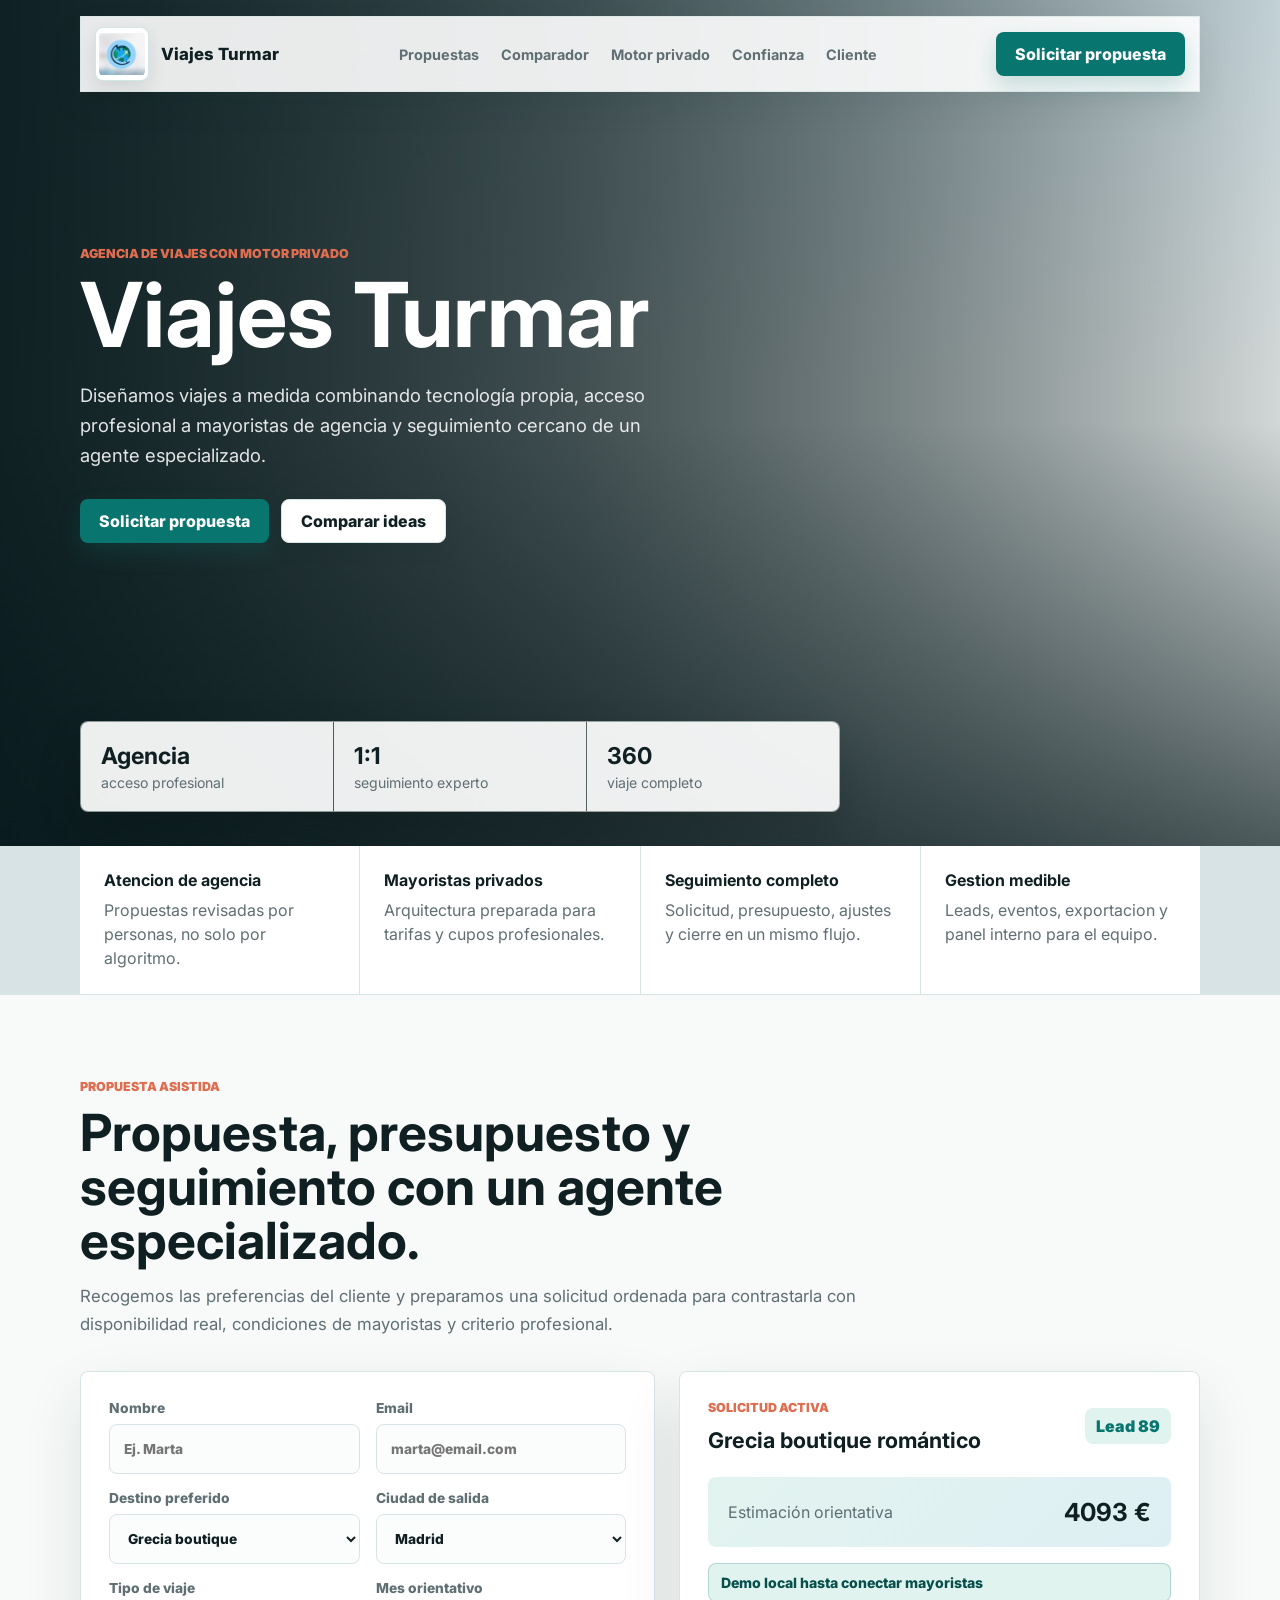
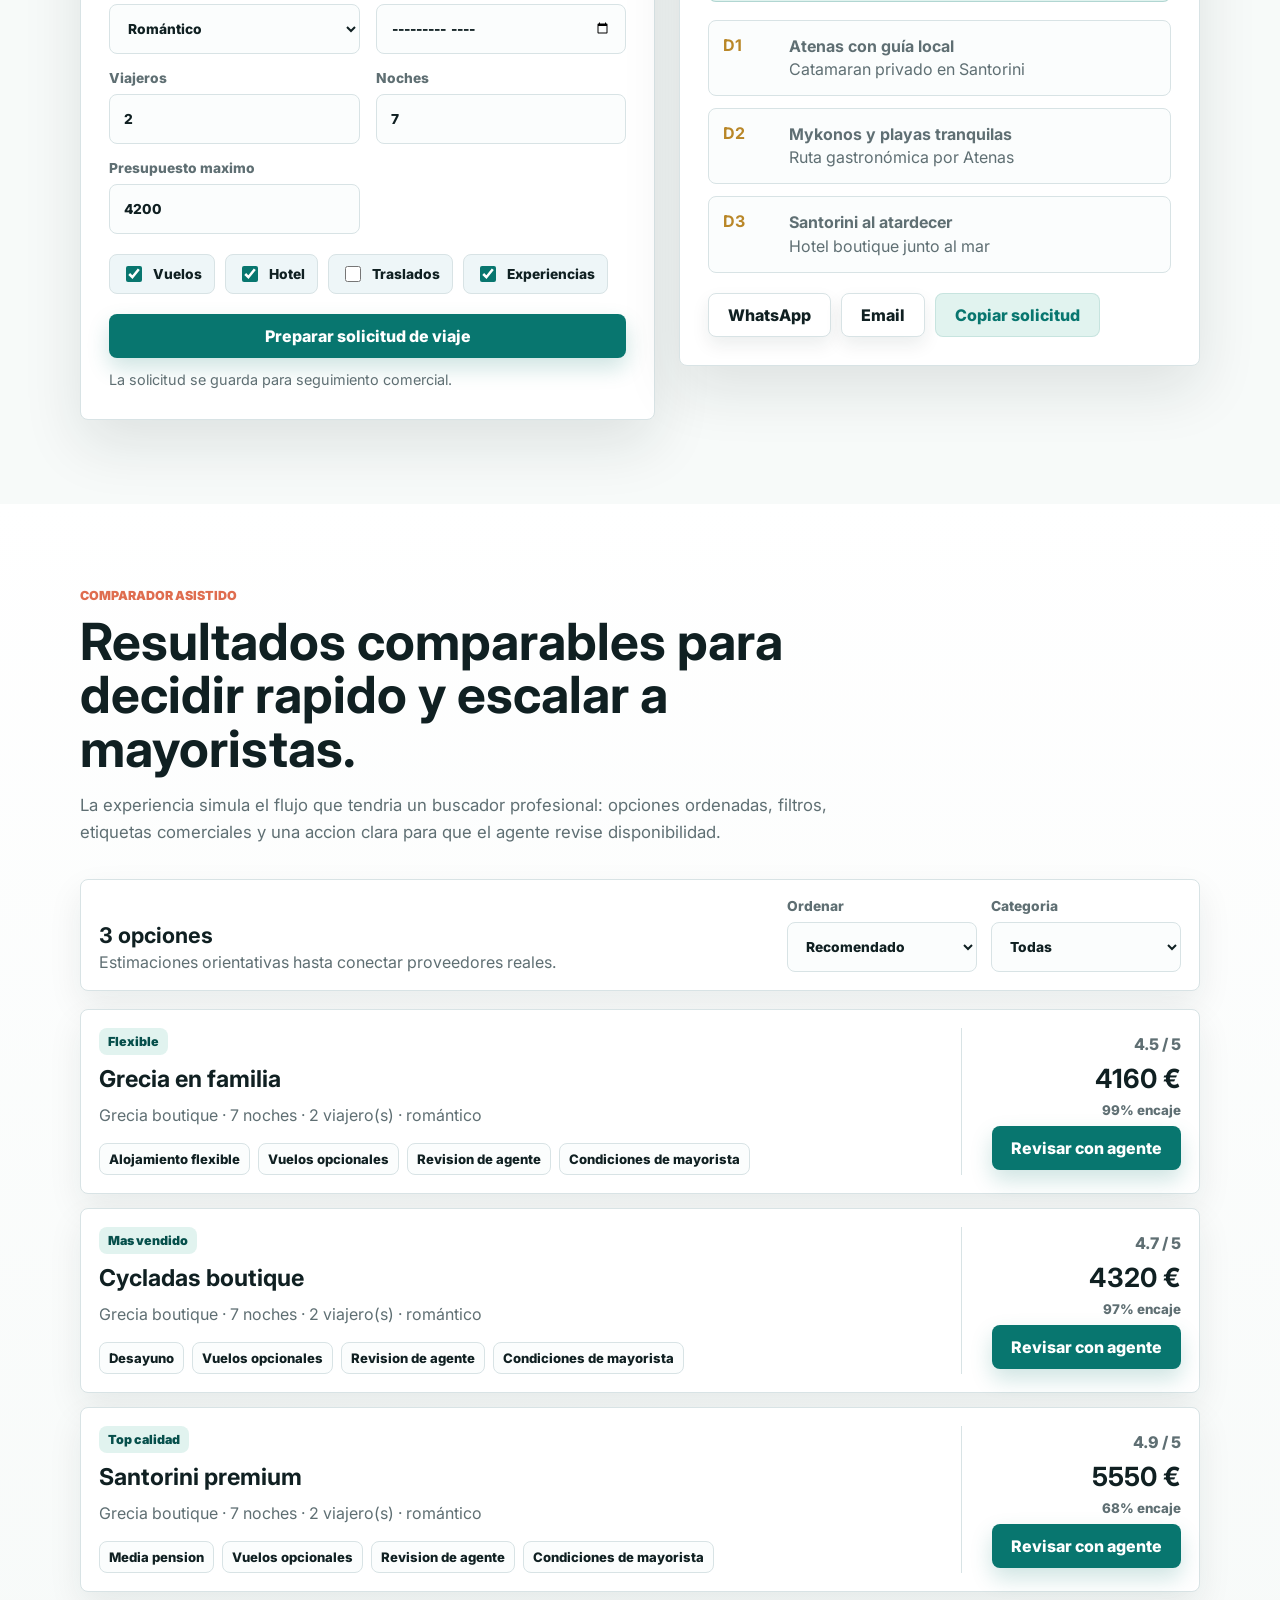
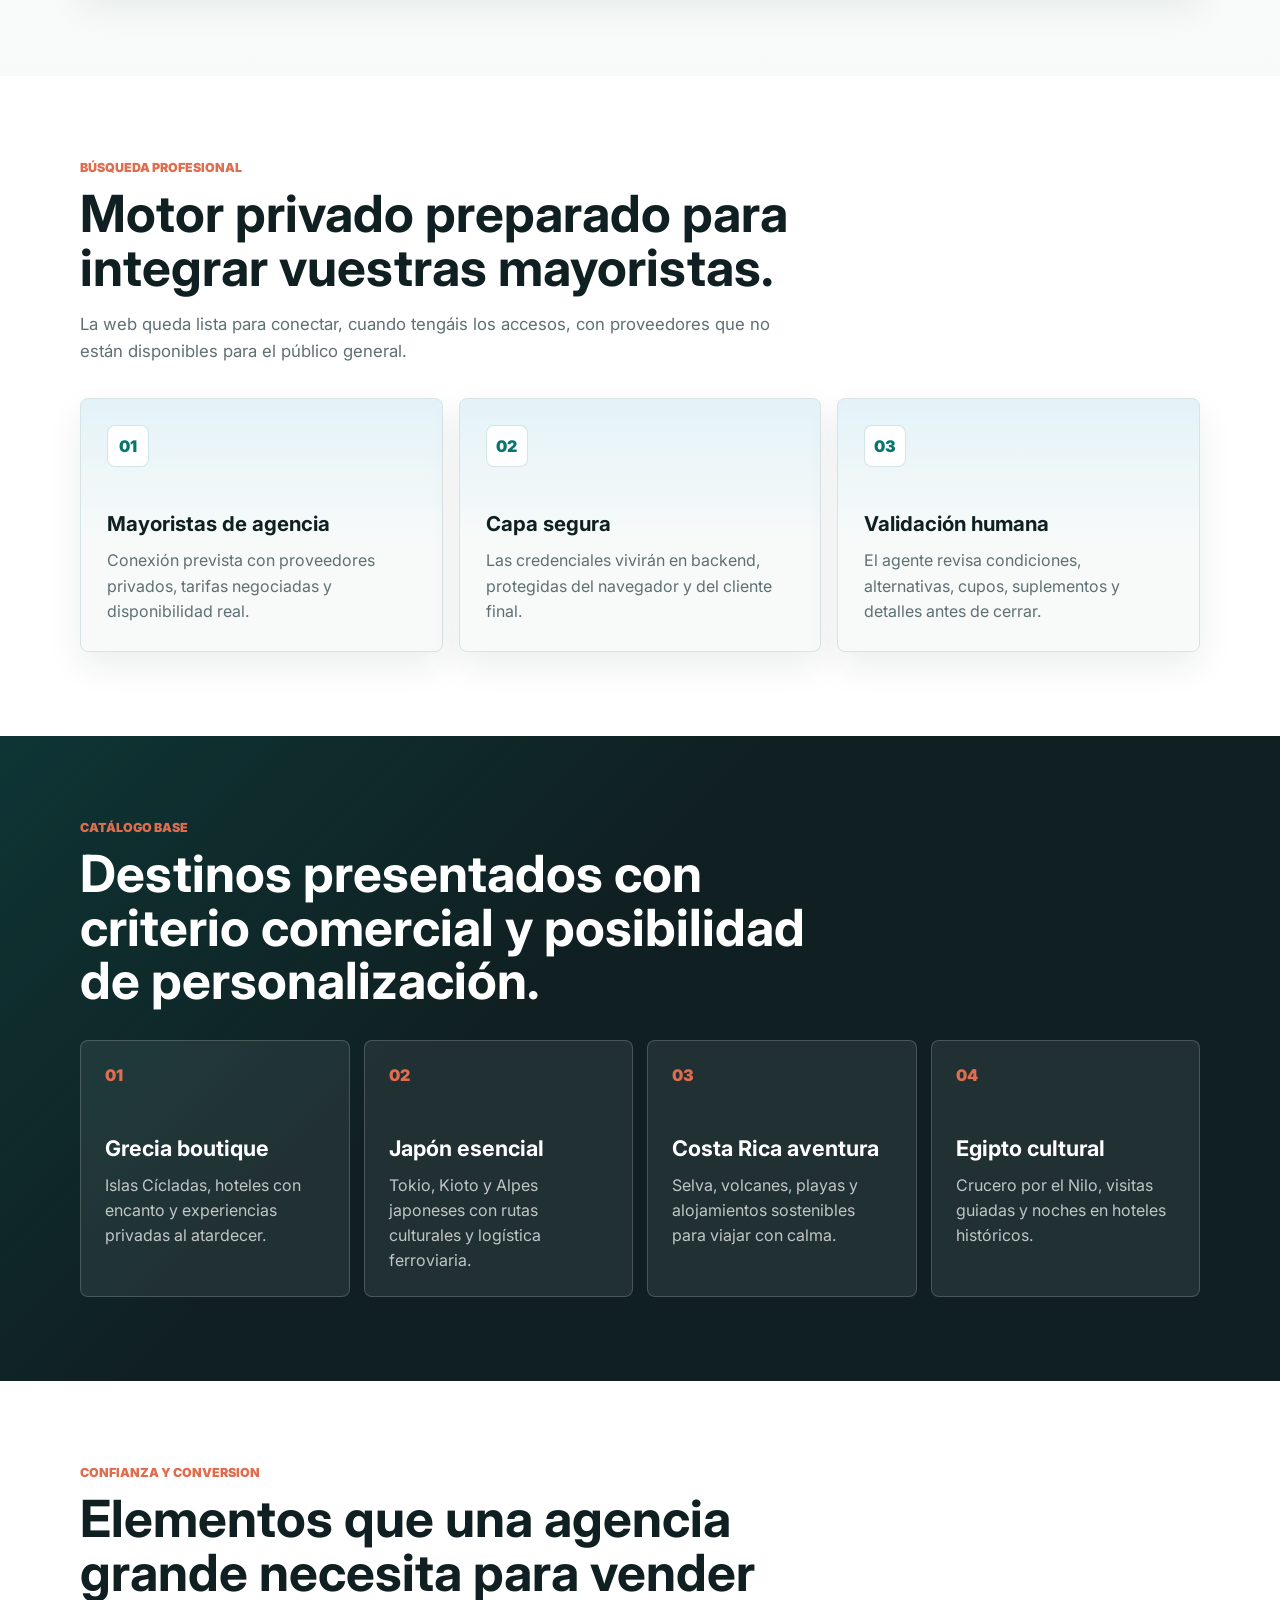
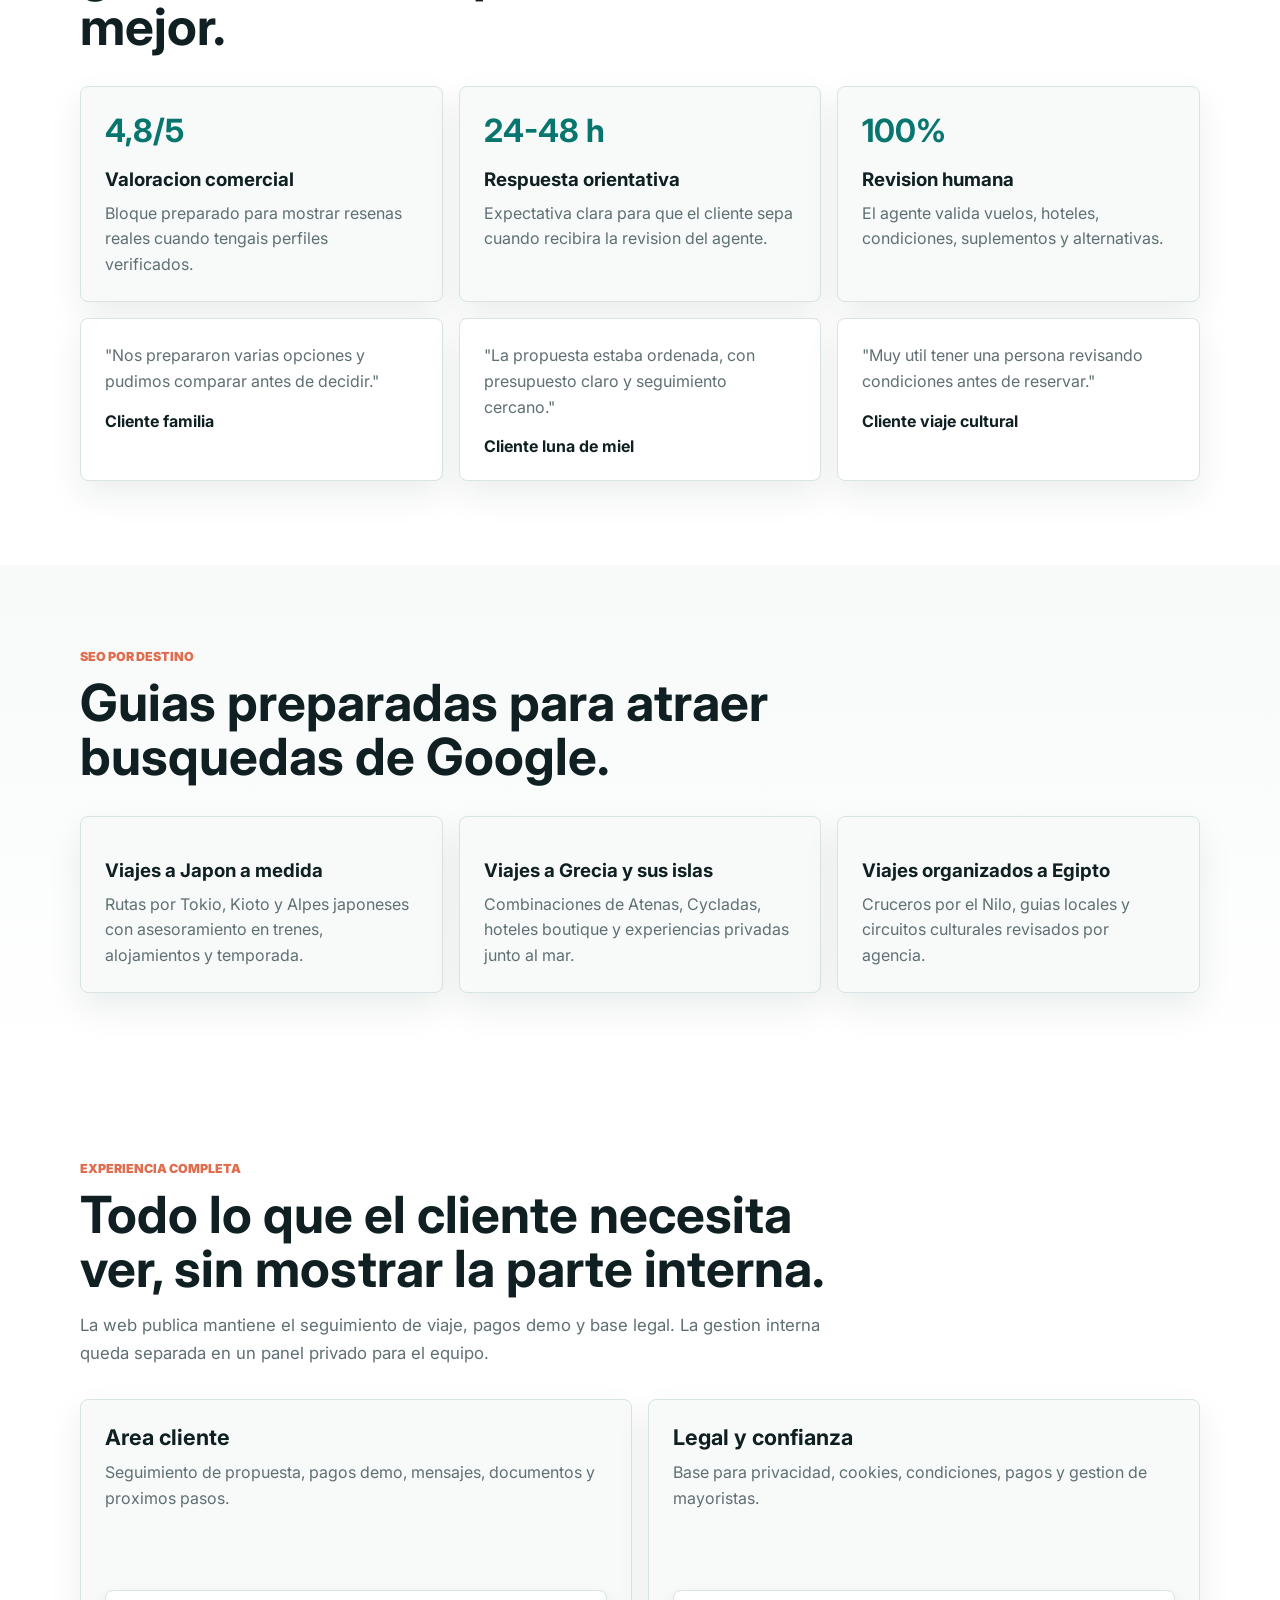
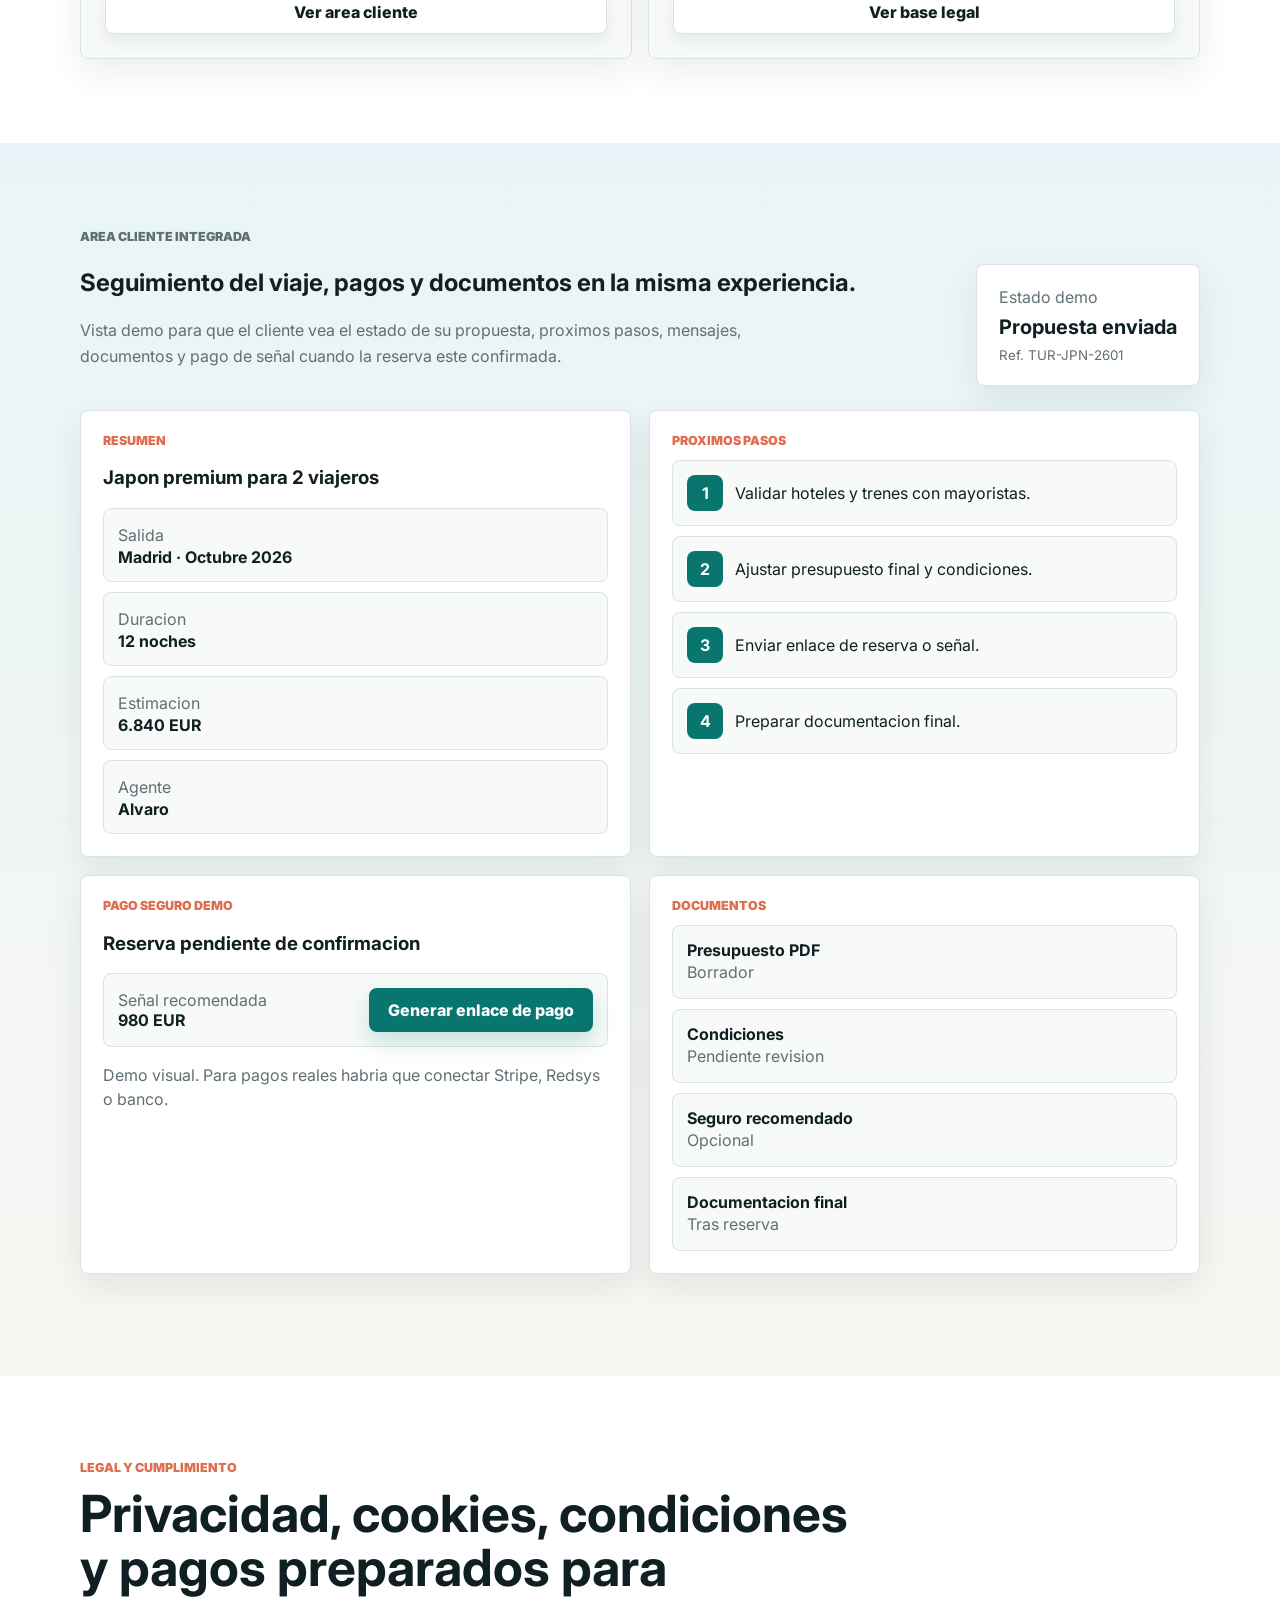
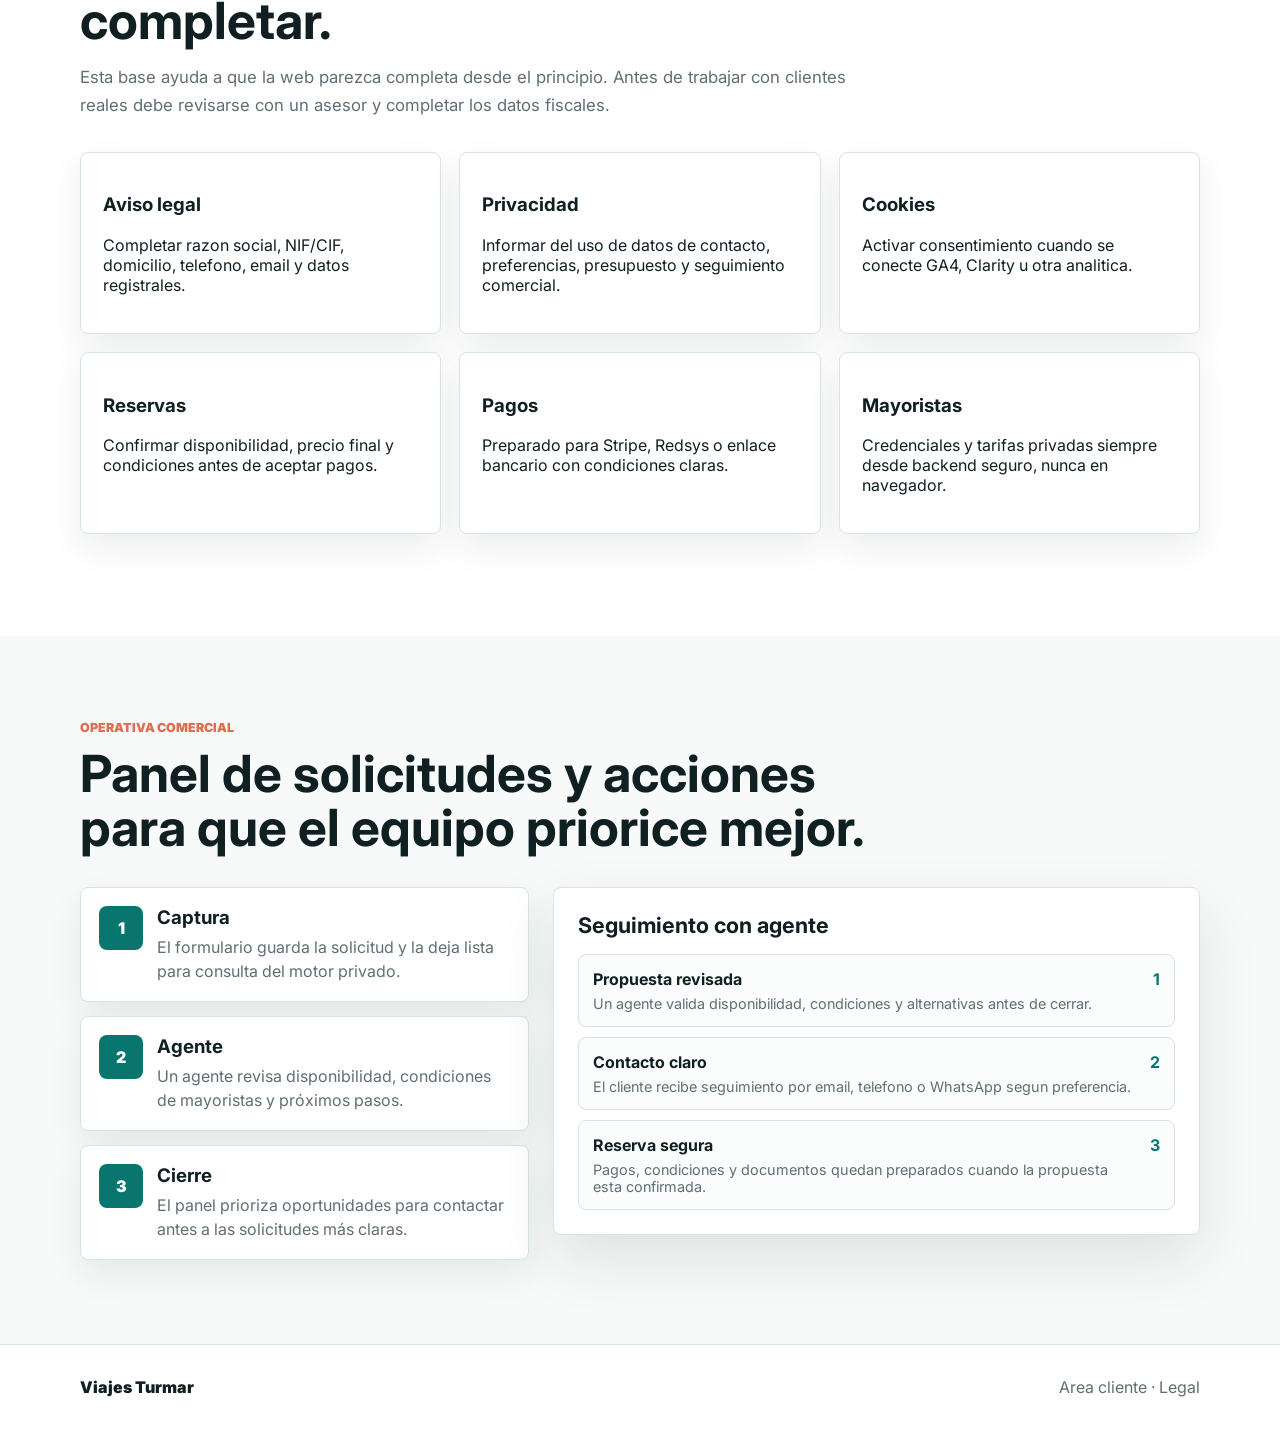
==== commit 0a5f5790: "Separar panel gestor de la web publica" ====
--- a/index.html
+++ b/index.html
@@ -356,21 +356,14 @@
 
       <section class="platform-band" id="plataforma">
         <div class="section-heading">
-          <p class="eyebrow">Plataforma completa</p>
-          <h2>Capas preparadas para operar como una agencia digital seria.</h2>
+          <p class="eyebrow">Experiencia completa</p>
+          <h2>Todo lo que el cliente necesita ver, sin mostrar la parte interna.</h2>
           <p>
-            Aunque los datos son simulados, la estructura ya enseña como se verian
-            gestion interna, seguimiento de cliente, pagos y base legal.
+            La web publica mantiene el seguimiento de viaje, pagos demo y base legal.
+            La gestion interna queda separada en un panel privado para el equipo.
           </p>
         </div>
         <div class="platform-grid">
-          <article class="platform-card">
-            <div>
-              <h3>Panel gestor</h3>
-              <p>CRM demo, pipeline, analitica, mayoristas simuladas y automatizaciones internas.</p>
-            </div>
-            <a class="button secondary" href="admin.html">Abrir panel</a>
-          </article>
           <article class="platform-card">
             <div>
               <h3>Area cliente</h3>
@@ -517,13 +510,31 @@
           </div>
           <div class="crm-panel">
             <div class="crm-header">
-              <h3>Leads recientes</h3>
-              <div class="crm-actions">
-                <a class="button secondary" href="admin.html">Panel gestor</a>
-                <button id="clearLeads" class="button ghost" type="button">Limpiar</button>
-              </div>
-            </div>
-            <div id="leadList" class="lead-list"></div>
+              <h3>Seguimiento con agente</h3>
+            </div>
+            <div class="lead-list">
+              <article class="lead-card">
+                <div>
+                  <h4>Propuesta revisada</h4>
+                  <p>Un agente valida disponibilidad, condiciones y alternativas antes de cerrar.</p>
+                </div>
+                <strong>1</strong>
+              </article>
+              <article class="lead-card">
+                <div>
+                  <h4>Contacto claro</h4>
+                  <p>El cliente recibe seguimiento por email, telefono o WhatsApp segun preferencia.</p>
+                </div>
+                <strong>2</strong>
+              </article>
+              <article class="lead-card">
+                <div>
+                  <h4>Reserva segura</h4>
+                  <p>Pagos, condiciones y documentos quedan preparados cuando la propuesta esta confirmada.</p>
+                </div>
+                <strong>3</strong>
+              </article>
+            </div>
           </div>
         </div>
       </section>
@@ -533,7 +544,6 @@
       <span>Viajes Turmar</span>
       <span>
         <a href="#area-cliente">Area cliente</a> ·
-        <a href="admin.html">Panel gestor</a> ·
         <a href="#legal">Legal</a>
       </span>
     </footer>
--- a/styles.css
+++ b/styles.css
@@ -1237,7 +1237,7 @@
 
 .platform-grid {
   display: grid;
-  grid-template-columns: repeat(3, minmax(0, 1fr));
+  grid-template-columns: repeat(auto-fit, minmax(260px, 1fr));
   gap: 16px;
 }
 
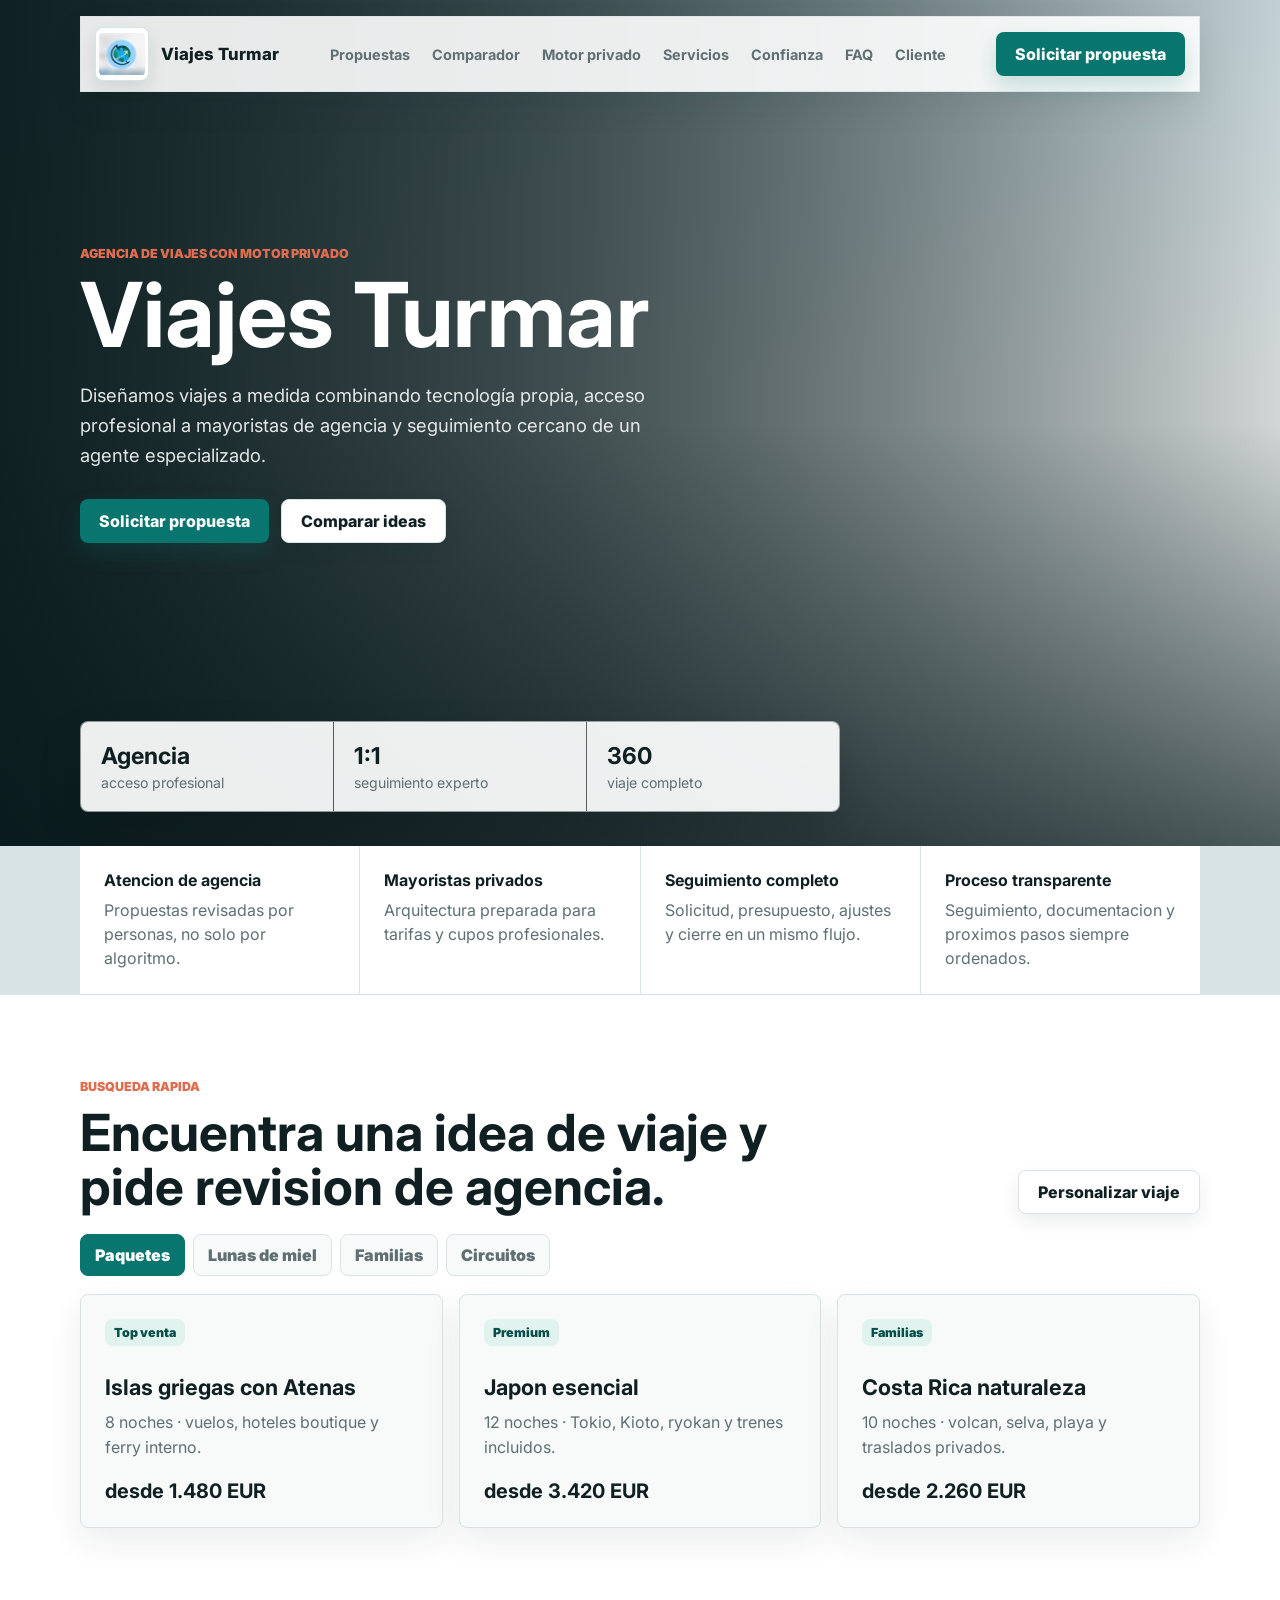
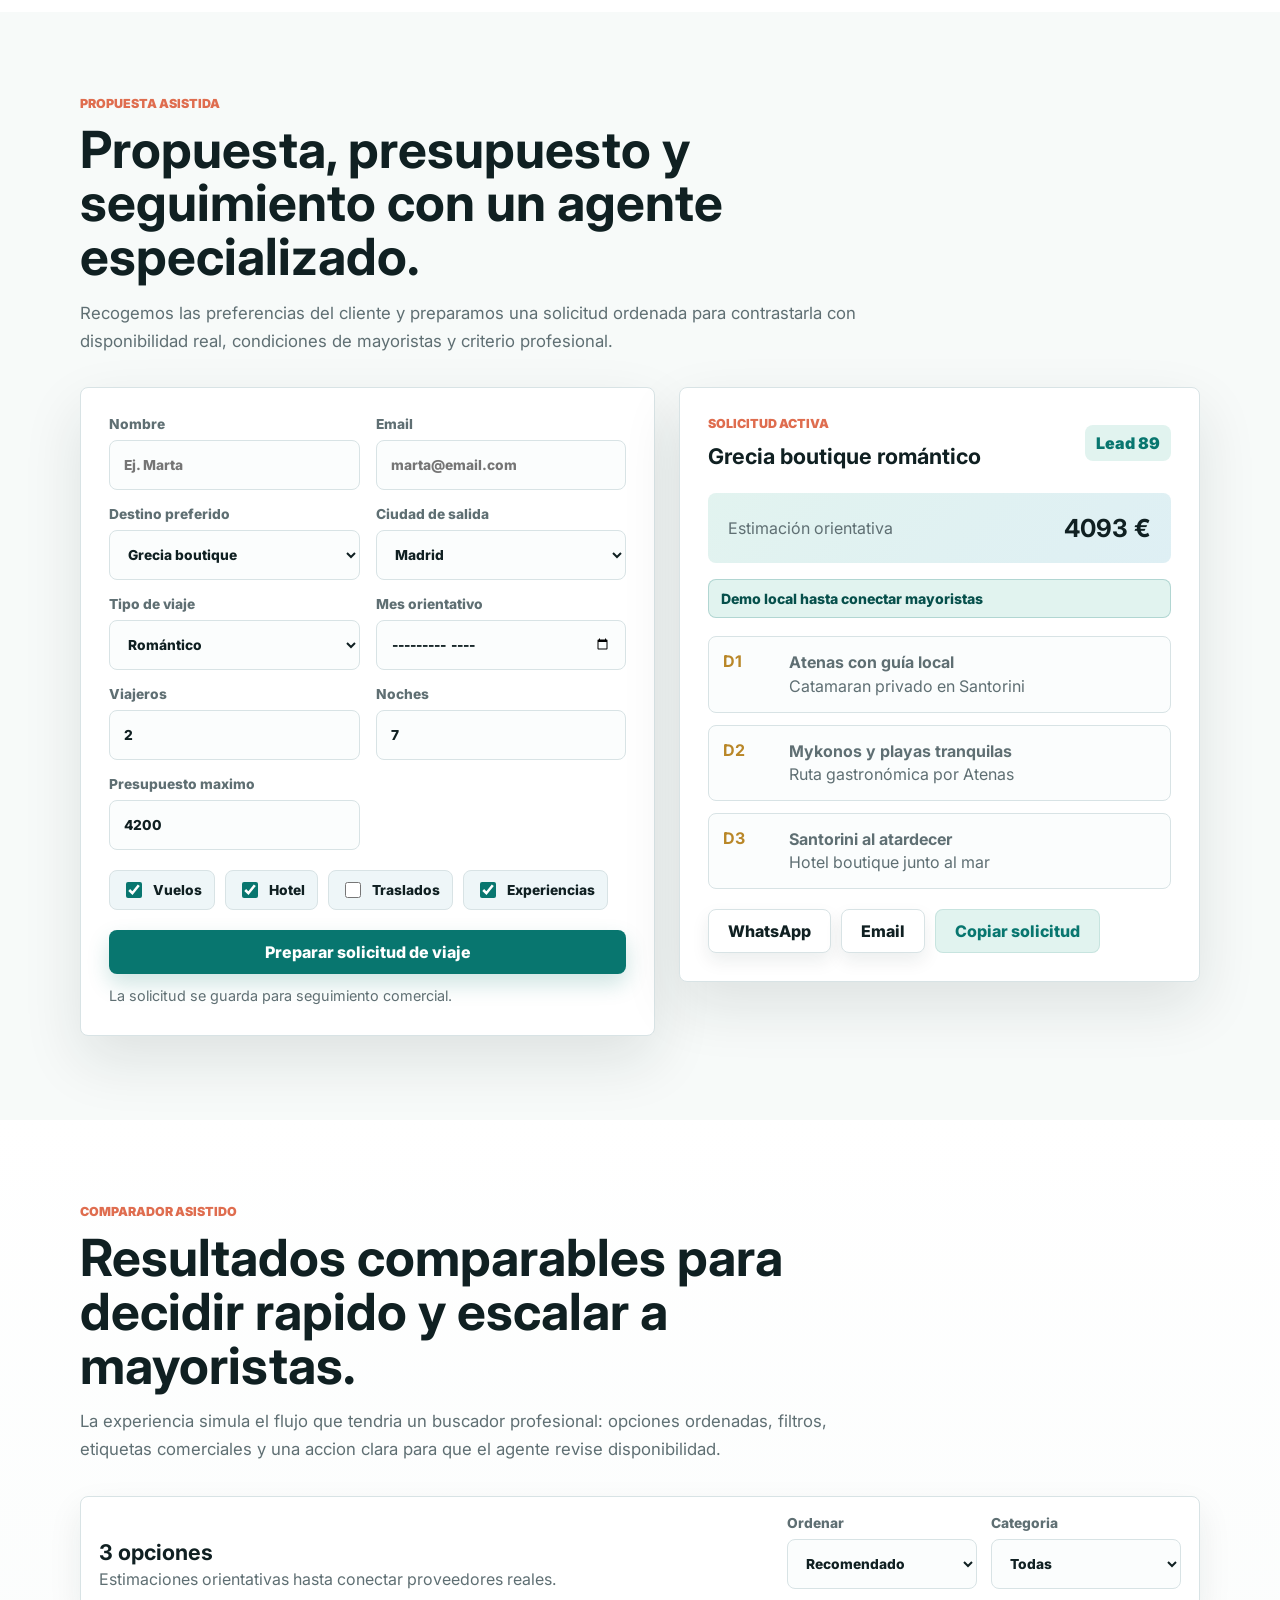
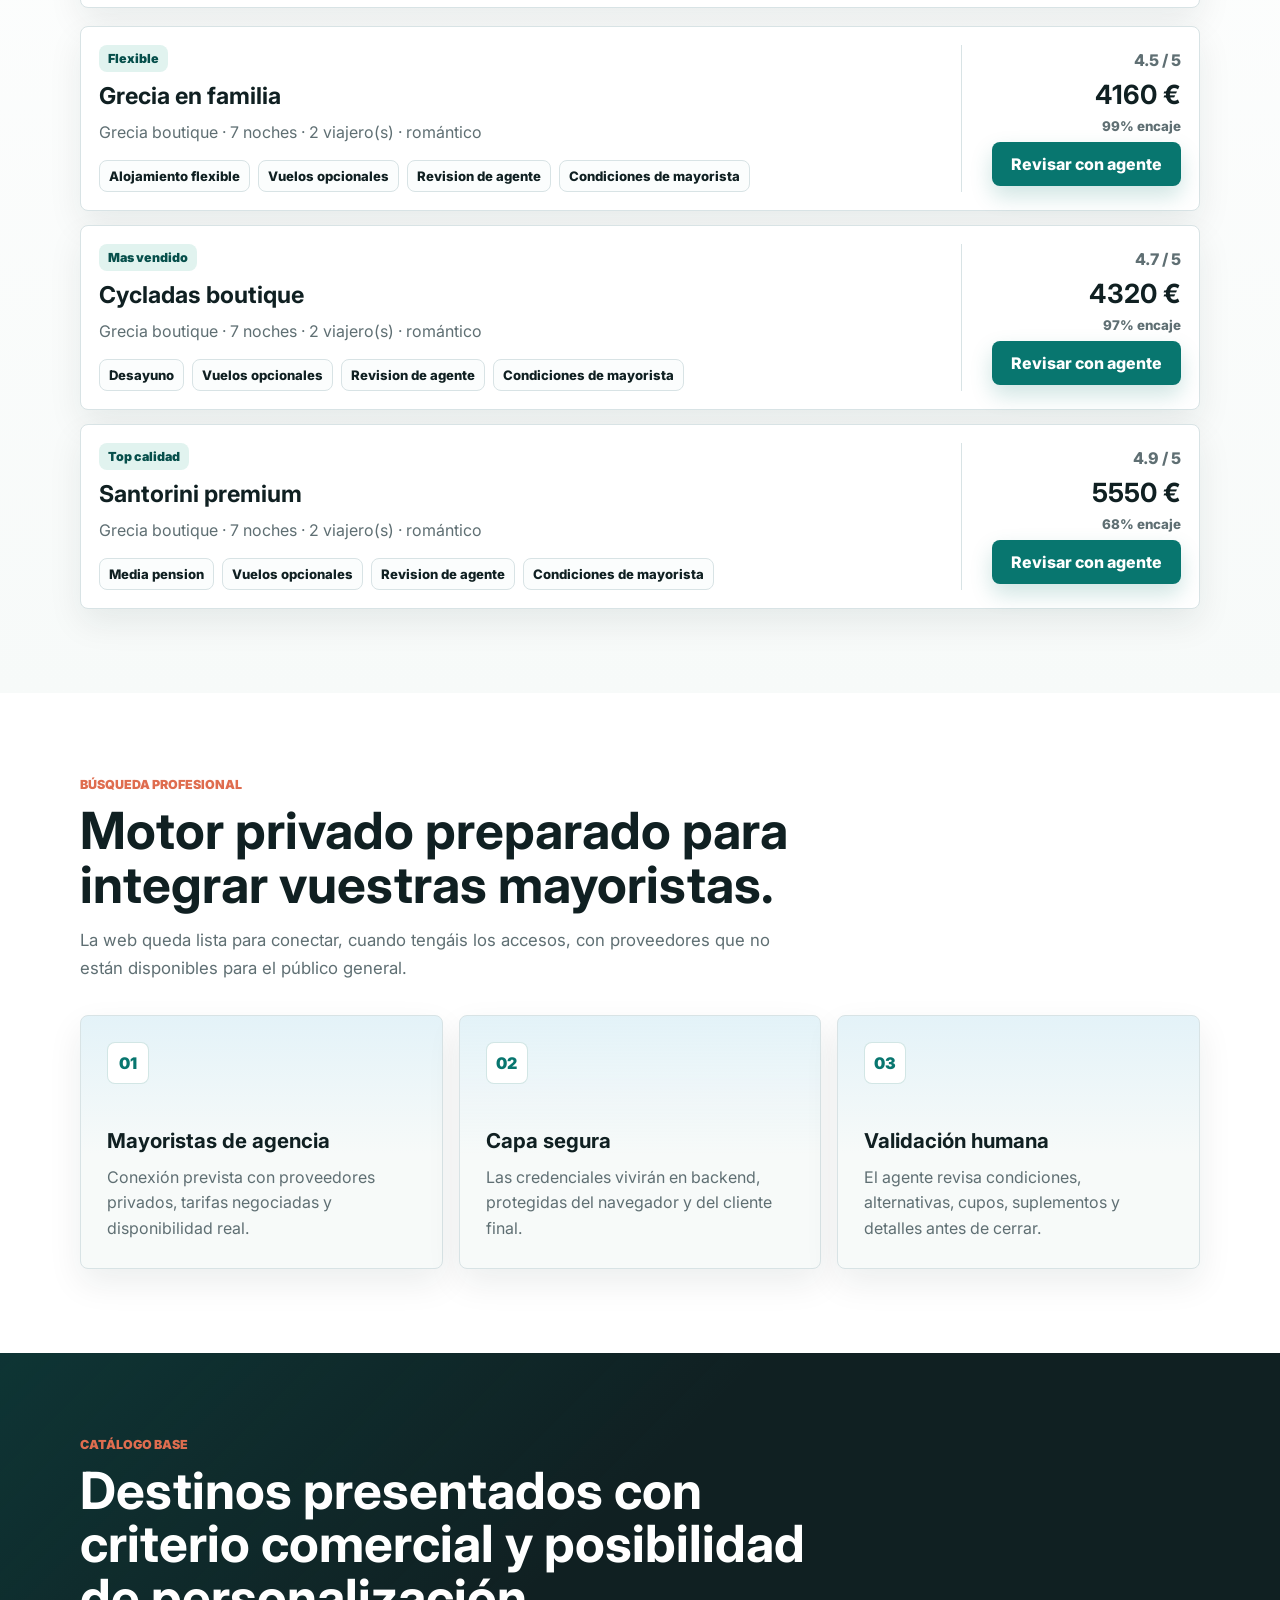
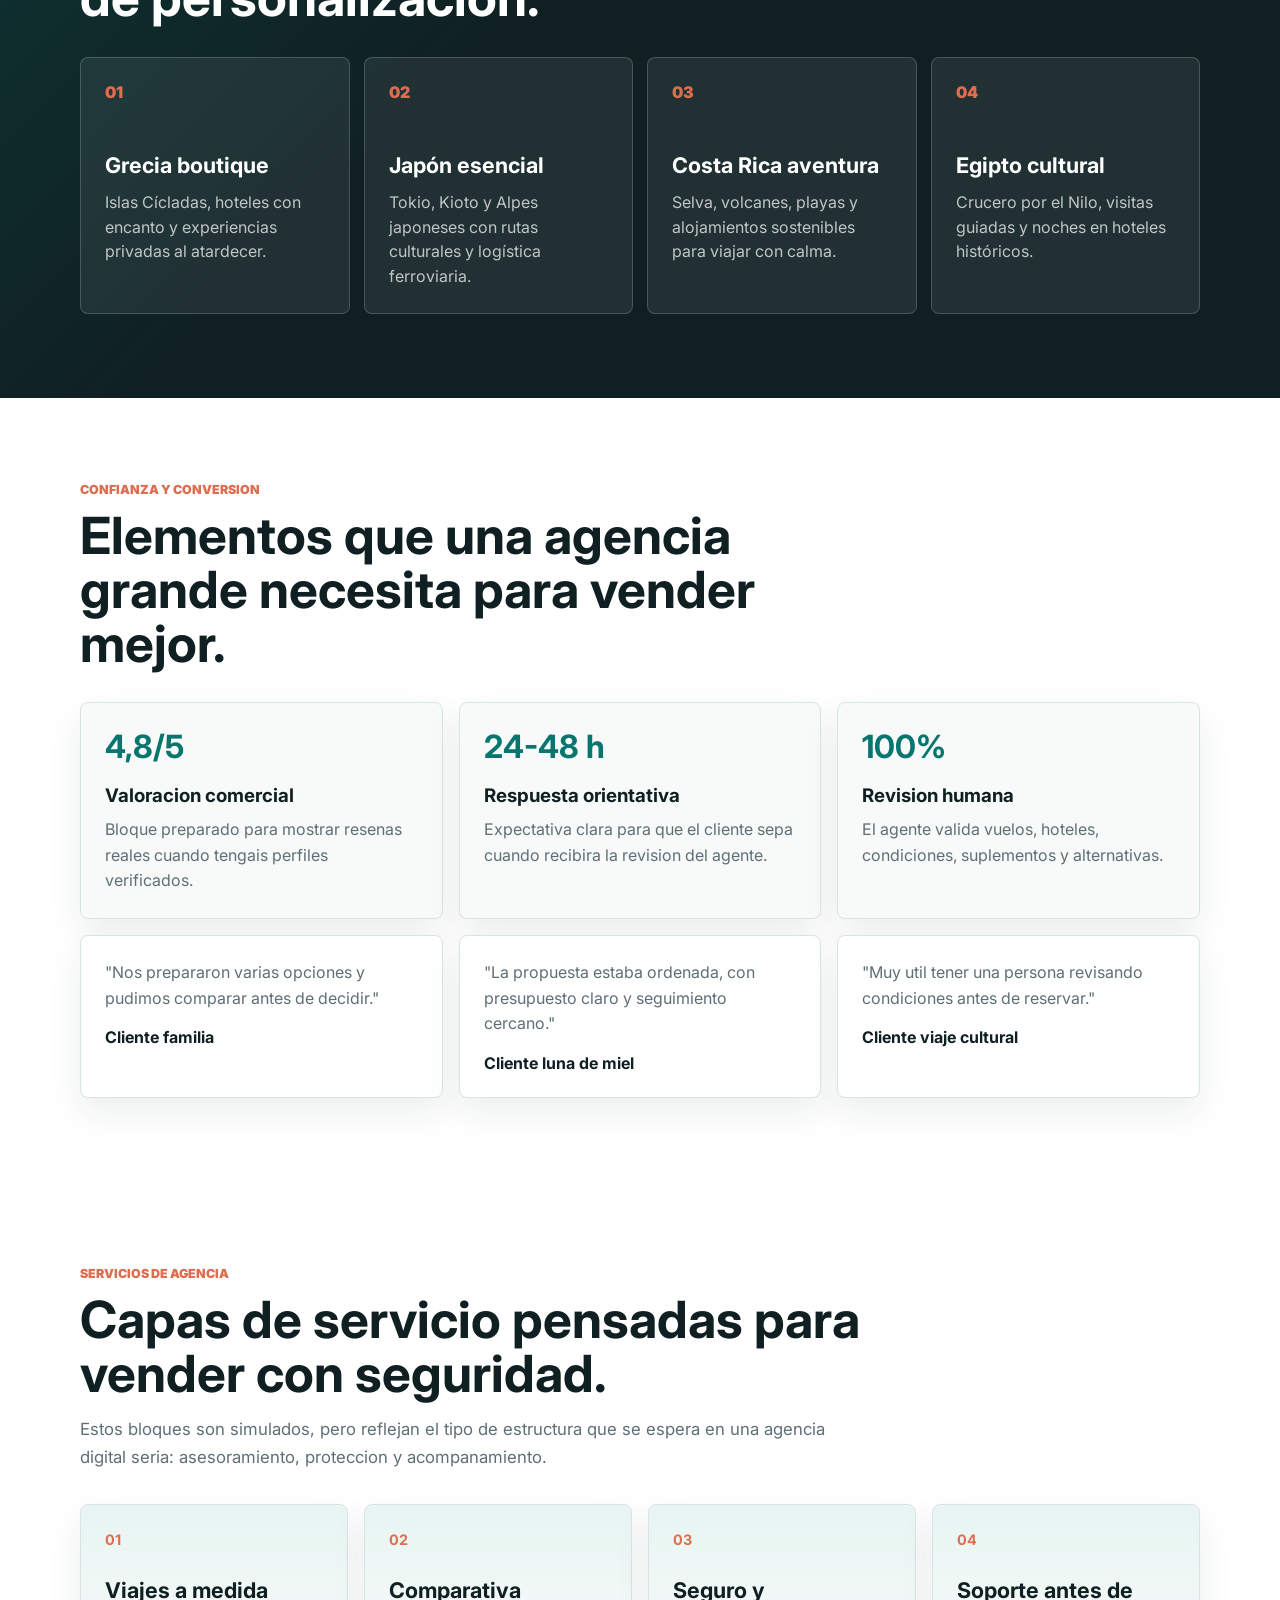
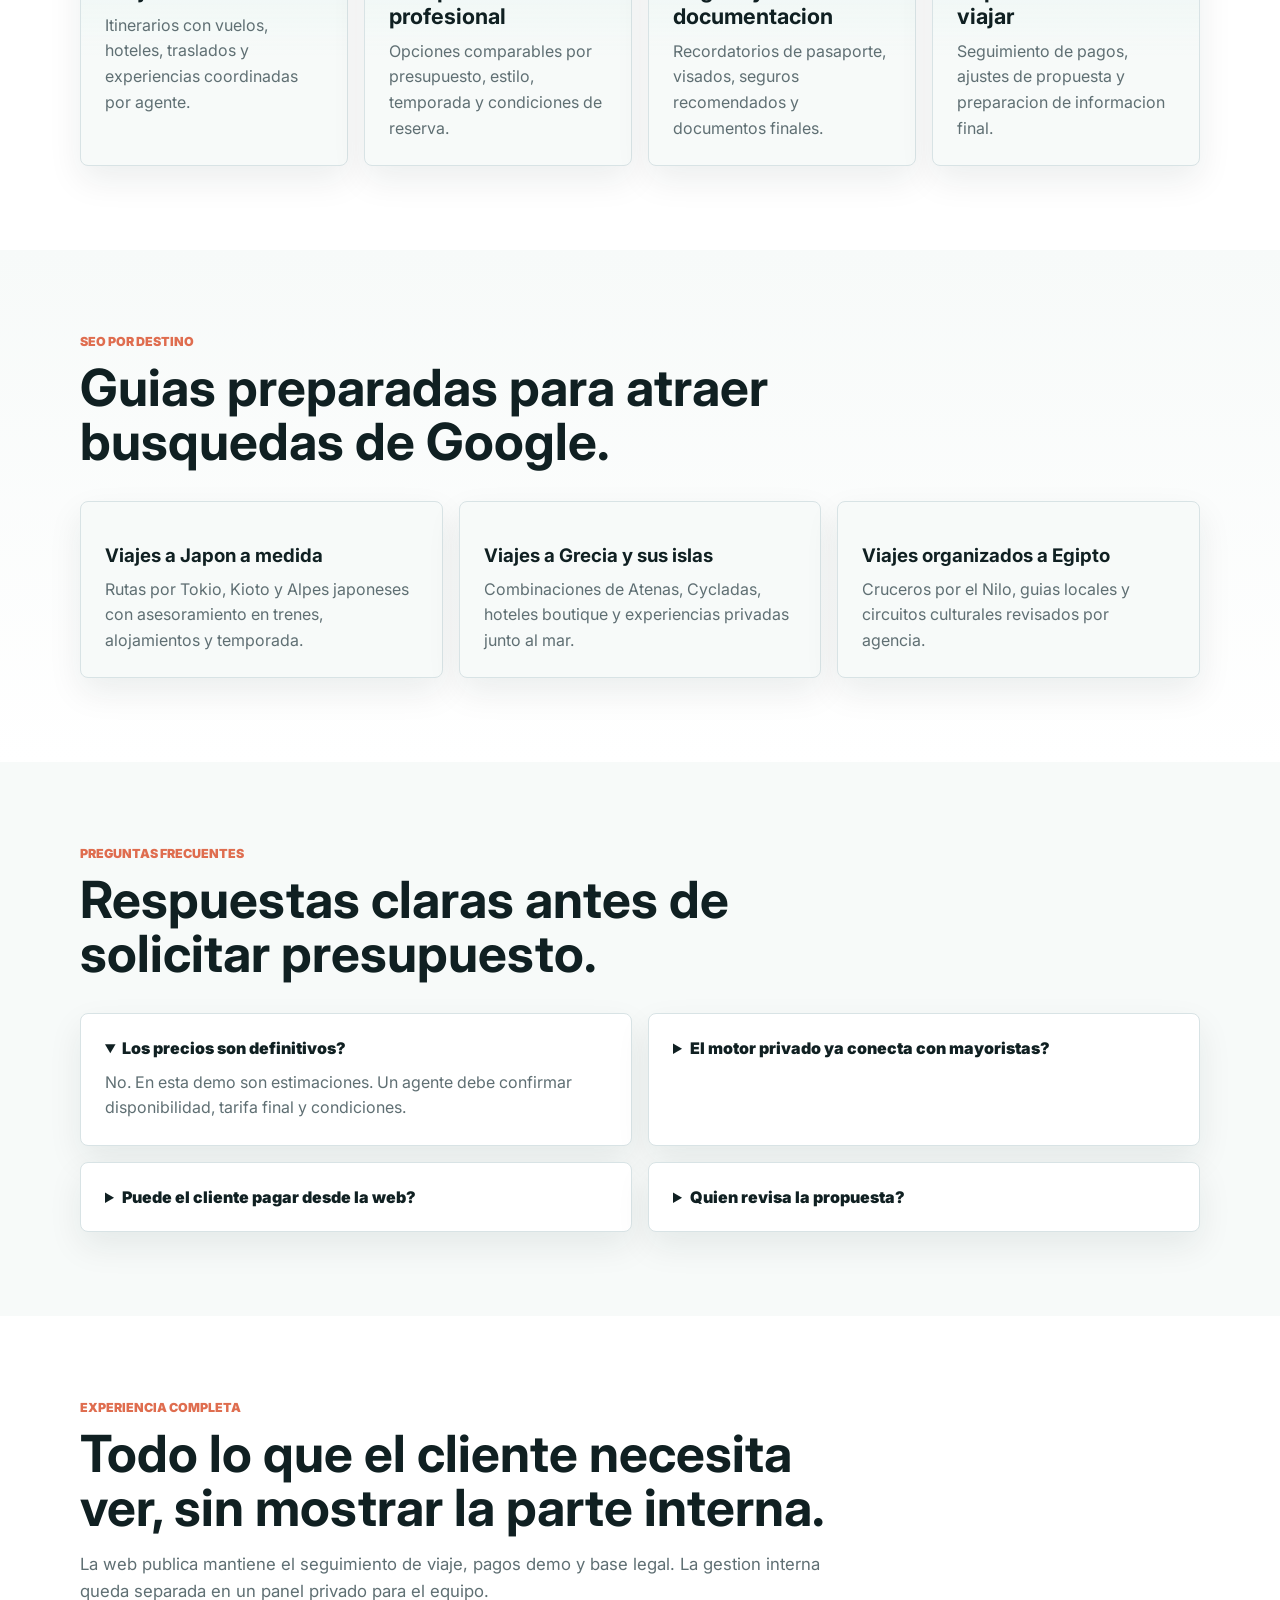
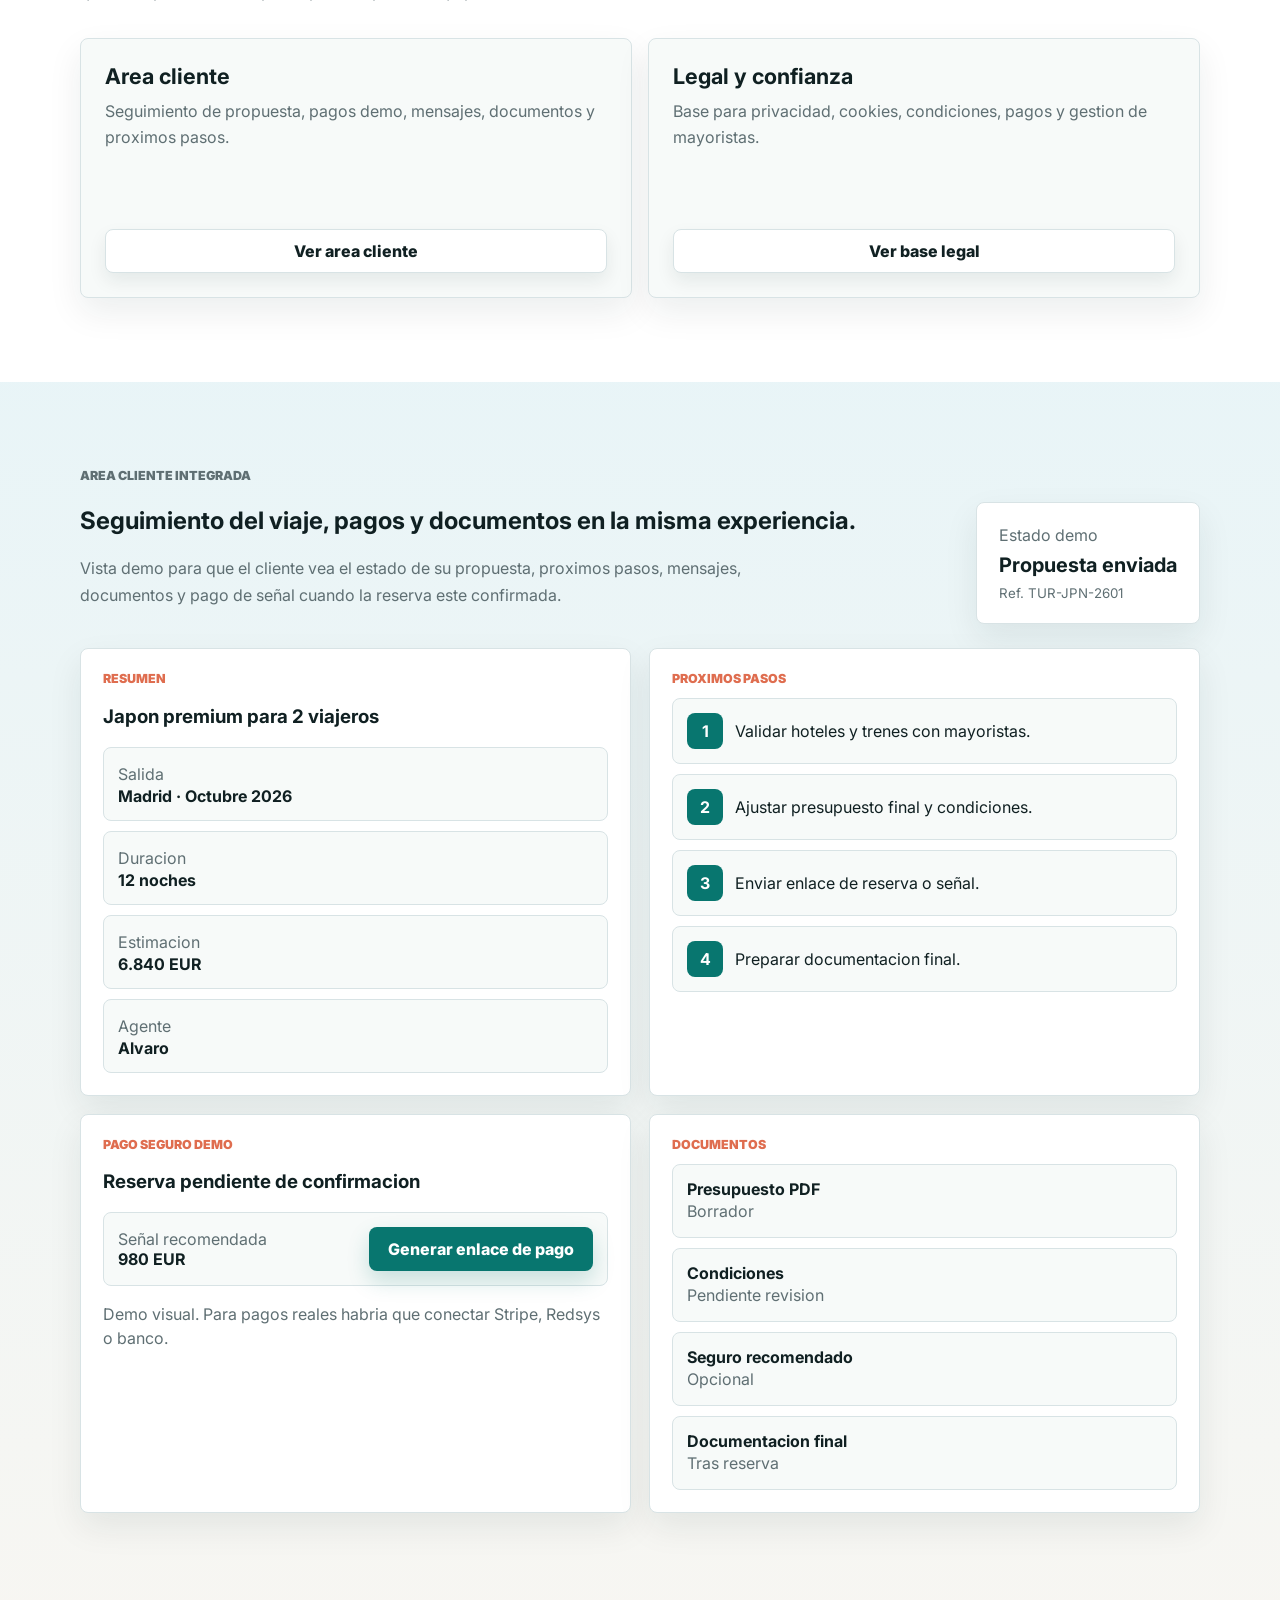
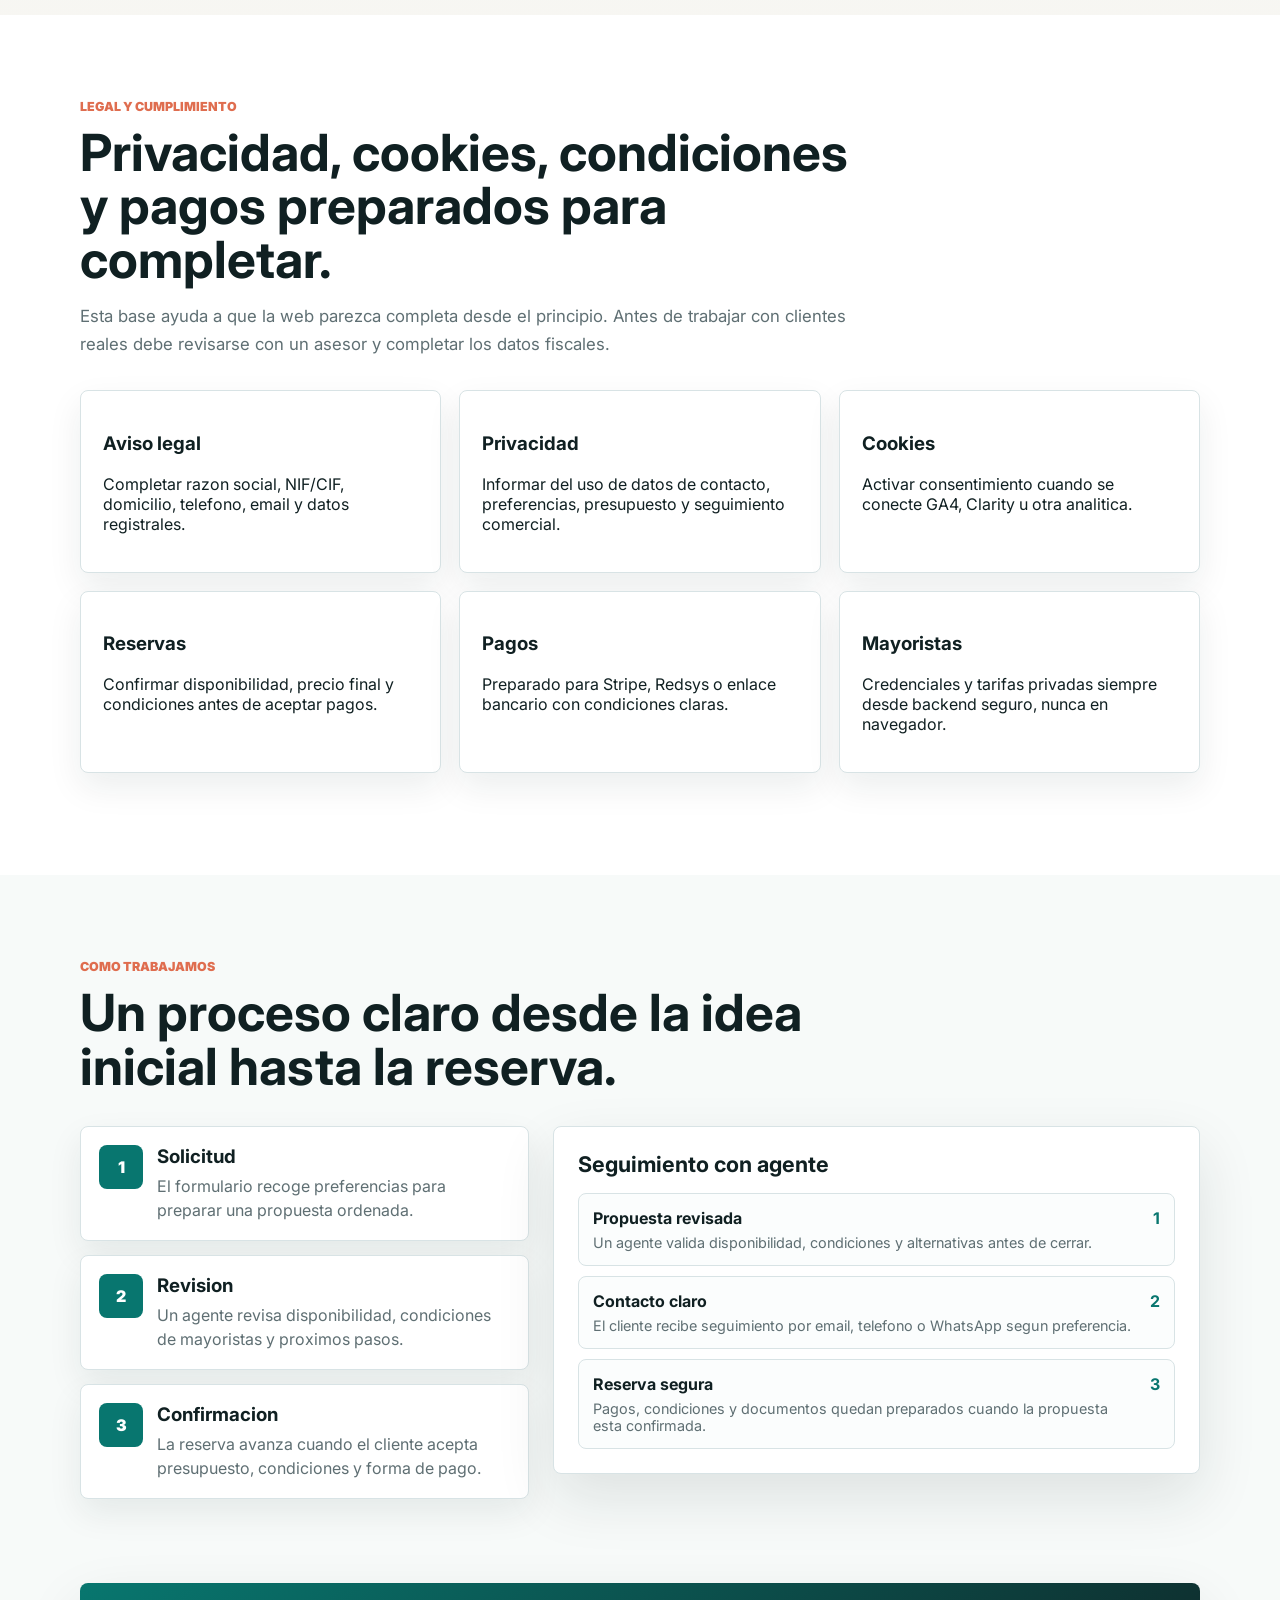
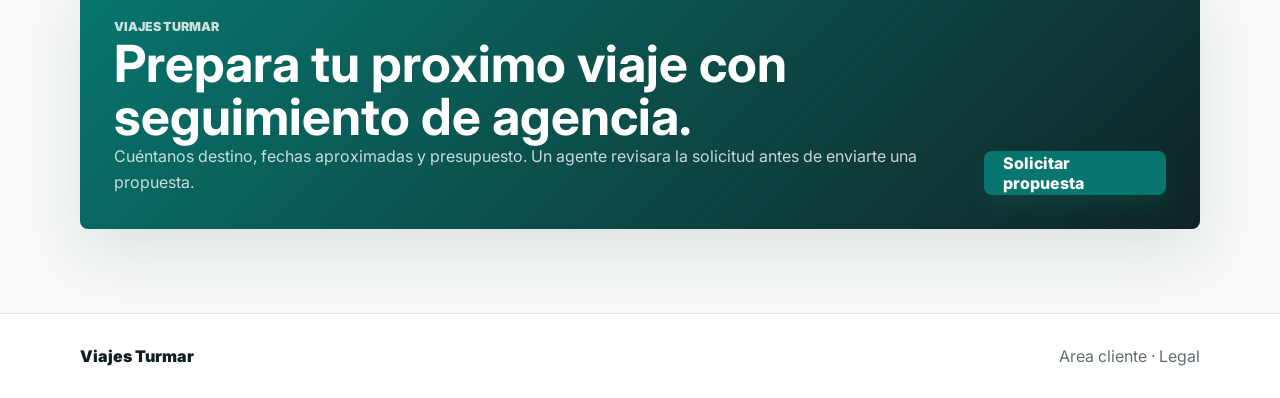
==== commit 5924ab53: "Profesionalizar experiencia publica" ====
--- a/index.html
+++ b/index.html
@@ -27,7 +27,7 @@
     <header class="topbar">
       <a class="brand" href="#inicio" aria-label="Viajes Turmar">
         <span class="brand-mark">
-          <img src="[data-uri]" alt="" />
+          <img src="assets/logo-viajes-turmar-small.jpg" alt="Logo Viajes Turmar" />
         </span>
         <span>Viajes Turmar</span>
       </a>
@@ -35,7 +35,9 @@
         <a href="#automatizador">Propuestas</a>
         <a href="#comparador">Comparador</a>
         <a href="#motor-privado">Motor privado</a>
+        <a href="#servicios">Servicios</a>
         <a href="#confianza">Confianza</a>
+        <a href="#faq">FAQ</a>
         <a href="#area-cliente">Cliente</a>
       </nav>
       <a class="nav-action" href="#automatizador">Solicitar propuesta</a>
@@ -86,8 +88,44 @@
           <span>Solicitud, presupuesto, ajustes y cierre en un mismo flujo.</span>
         </div>
         <div>
-          <strong>Gestion medible</strong>
-          <span>Leads, eventos, exportacion y panel interno para el equipo.</span>
+          <strong>Proceso transparente</strong>
+          <span>Seguimiento, documentacion y proximos pasos siempre ordenados.</span>
+        </div>
+      </section>
+
+      <section class="quick-search" aria-label="Busqueda rapida de viajes">
+        <div class="quick-search-header">
+          <div>
+            <p class="eyebrow">Busqueda rapida</p>
+            <h2>Encuentra una idea de viaje y pide revision de agencia.</h2>
+          </div>
+          <a class="button secondary" href="#automatizador">Personalizar viaje</a>
+        </div>
+        <div class="trip-tabs" aria-label="Tipos de viaje">
+          <button class="trip-tab active" type="button">Paquetes</button>
+          <button class="trip-tab" type="button">Lunas de miel</button>
+          <button class="trip-tab" type="button">Familias</button>
+          <button class="trip-tab" type="button">Circuitos</button>
+        </div>
+        <div class="quick-grid">
+          <article class="quick-card">
+            <span>Top venta</span>
+            <h3>Islas griegas con Atenas</h3>
+            <p>8 noches · vuelos, hoteles boutique y ferry interno.</p>
+            <strong>desde 1.480 EUR</strong>
+          </article>
+          <article class="quick-card">
+            <span>Premium</span>
+            <h3>Japon esencial</h3>
+            <p>12 noches · Tokio, Kioto, ryokan y trenes incluidos.</p>
+            <strong>desde 3.420 EUR</strong>
+          </article>
+          <article class="quick-card">
+            <span>Familias</span>
+            <h3>Costa Rica naturaleza</h3>
+            <p>10 noches · volcan, selva, playa y traslados privados.</p>
+            <strong>desde 2.260 EUR</strong>
+          </article>
         </div>
       </section>
 
@@ -333,6 +371,39 @@
         </div>
       </section>
 
+      <section class="service-band" id="servicios">
+        <div class="section-heading">
+          <p class="eyebrow">Servicios de agencia</p>
+          <h2>Capas de servicio pensadas para vender con seguridad.</h2>
+          <p>
+            Estos bloques son simulados, pero reflejan el tipo de estructura que se espera
+            en una agencia digital seria: asesoramiento, proteccion y acompanamiento.
+          </p>
+        </div>
+        <div class="service-grid">
+          <article>
+            <strong>01</strong>
+            <h3>Viajes a medida</h3>
+            <p>Itinerarios con vuelos, hoteles, traslados y experiencias coordinadas por agente.</p>
+          </article>
+          <article>
+            <strong>02</strong>
+            <h3>Comparativa profesional</h3>
+            <p>Opciones comparables por presupuesto, estilo, temporada y condiciones de reserva.</p>
+          </article>
+          <article>
+            <strong>03</strong>
+            <h3>Seguro y documentacion</h3>
+            <p>Recordatorios de pasaporte, visados, seguros recomendados y documentos finales.</p>
+          </article>
+          <article>
+            <strong>04</strong>
+            <h3>Soporte antes de viajar</h3>
+            <p>Seguimiento de pagos, ajustes de propuesta y preparacion de informacion final.</p>
+          </article>
+        </div>
+      </section>
+
       <section class="seo-band" aria-label="Guias de viaje">
         <div class="section-heading">
           <p class="eyebrow">SEO por destino</p>
@@ -351,6 +422,31 @@
             <h3>Viajes organizados a Egipto</h3>
             <p>Cruceros por el Nilo, guias locales y circuitos culturales revisados por agencia.</p>
           </article>
+        </div>
+      </section>
+
+      <section class="faq-band" id="faq">
+        <div class="section-heading">
+          <p class="eyebrow">Preguntas frecuentes</p>
+          <h2>Respuestas claras antes de solicitar presupuesto.</h2>
+        </div>
+        <div class="faq-grid">
+          <details open>
+            <summary>Los precios son definitivos?</summary>
+            <p>No. En esta demo son estimaciones. Un agente debe confirmar disponibilidad, tarifa final y condiciones.</p>
+          </details>
+          <details>
+            <summary>El motor privado ya conecta con mayoristas?</summary>
+            <p>La estructura esta preparada, pero la conexion real se activara cuando tengais accesos y proveedores definidos.</p>
+          </details>
+          <details>
+            <summary>Puede el cliente pagar desde la web?</summary>
+            <p>La zona de pago es visual. Para cobrar de verdad habria que conectar Stripe, Redsys o una pasarela bancaria.</p>
+          </details>
+          <details>
+            <summary>Quien revisa la propuesta?</summary>
+            <p>El flujo esta pensado para que siempre haya revision de un agente antes de confirmar la reserva.</p>
+          </details>
         </div>
       </section>
 
@@ -481,30 +577,30 @@
 
       <section class="ops-band" id="operativa">
         <div class="section-heading">
-          <p class="eyebrow">Operativa comercial</p>
-          <h2>Panel de solicitudes y acciones para que el equipo priorice mejor.</h2>
+          <p class="eyebrow">Como trabajamos</p>
+          <h2>Un proceso claro desde la idea inicial hasta la reserva.</h2>
         </div>
         <div class="ops-layout">
           <div class="workflow">
             <div class="workflow-step">
               <span>1</span>
               <div>
-                <h3>Captura</h3>
-                <p>El formulario guarda la solicitud y la deja lista para consulta del motor privado.</p>
+                <h3>Solicitud</h3>
+                <p>El formulario recoge preferencias para preparar una propuesta ordenada.</p>
               </div>
             </div>
             <div class="workflow-step">
               <span>2</span>
               <div>
-                <h3>Agente</h3>
-                <p>Un agente revisa disponibilidad, condiciones de mayoristas y próximos pasos.</p>
+                <h3>Revision</h3>
+                <p>Un agente revisa disponibilidad, condiciones de mayoristas y proximos pasos.</p>
               </div>
             </div>
             <div class="workflow-step">
               <span>3</span>
               <div>
-                <h3>Cierre</h3>
-                <p>El panel prioriza oportunidades para contactar antes a las solicitudes más claras.</p>
+                <h3>Confirmacion</h3>
+                <p>La reserva avanza cuando el cliente acepta presupuesto, condiciones y forma de pago.</p>
               </div>
             </div>
           </div>
@@ -538,6 +634,15 @@
           </div>
         </div>
       </section>
+
+      <section class="final-cta">
+        <div>
+          <p class="eyebrow">Viajes Turmar</p>
+          <h2>Prepara tu proximo viaje con seguimiento de agencia.</h2>
+          <p>Cuéntanos destino, fechas aproximadas y presupuesto. Un agente revisara la solicitud antes de enviarte una propuesta.</p>
+        </div>
+        <a class="button primary" href="#automatizador">Solicitar propuesta</a>
+      </section>
     </main>
 
     <footer class="footer">
--- a/styles.css
+++ b/styles.css
@@ -248,10 +248,13 @@
 
 .planner-band,
 .compare-band,
+.quick-search,
 .destinations,
 .ops-band,
 .private-engine,
 .confidence-band,
+.service-band,
+.faq-band,
 .seo-band {
   padding: 84px max(24px, calc((100vw - 1120px) / 2));
 }
@@ -304,6 +307,106 @@
   color: var(--muted);
   font-size: 1.05rem;
   line-height: 1.65;
+}
+
+.quick-search {
+  background: var(--white);
+}
+
+.quick-search-header,
+.final-cta {
+  display: flex;
+  justify-content: space-between;
+  gap: 24px;
+  align-items: end;
+}
+
+.quick-search-header {
+  margin-bottom: 20px;
+}
+
+.quick-search h2,
+.final-cta h2 {
+  max-width: 760px;
+  margin: 0;
+  font-size: clamp(2rem, 4vw, 3.4rem);
+  line-height: 1.05;
+}
+
+.trip-tabs {
+  display: flex;
+  flex-wrap: wrap;
+  gap: 8px;
+  margin-bottom: 18px;
+}
+
+.trip-tab {
+  min-height: 42px;
+  padding: 0 14px;
+  color: var(--muted);
+  border: 1px solid var(--line);
+  border-radius: 8px;
+  background: var(--paper);
+  font-weight: 900;
+  cursor: default;
+}
+
+.trip-tab.active {
+  color: var(--white);
+  border-color: var(--teal);
+  background: var(--teal);
+}
+
+.quick-grid,
+.service-grid,
+.faq-grid {
+  display: grid;
+  gap: 16px;
+}
+
+.quick-grid {
+  grid-template-columns: repeat(3, minmax(0, 1fr));
+}
+
+.quick-card,
+.service-grid article,
+.faq-grid details {
+  padding: 24px;
+  border: 1px solid var(--line);
+  border-radius: 8px;
+  background: var(--paper);
+  box-shadow: var(--shadow-soft);
+}
+
+.quick-card span {
+  display: inline-flex;
+  padding: 6px 9px;
+  color: var(--teal-dark);
+  border-radius: 8px;
+  background: var(--mint);
+  font-size: 0.78rem;
+  font-weight: 900;
+}
+
+.quick-card h3,
+.service-grid h3 {
+  margin: 28px 0 10px;
+  font-size: 1.35rem;
+}
+
+.quick-card p,
+.service-grid p,
+.faq-grid p,
+.final-cta p {
+  margin: 0;
+  color: var(--muted);
+  line-height: 1.6;
+}
+
+.quick-card strong {
+  display: block;
+  margin-top: 18px;
+  font-size: 1.25rem;
 }
 
 .planner-shell {
@@ -740,8 +843,66 @@
   margin-top: 16px;
 }
 
+.service-band {
+  background: var(--white);
+}
+
+.service-grid {
+  grid-template-columns: repeat(4, minmax(0, 1fr));
+}
+
+.service-grid article {
+  min-height: 250px;
+  background:
+    linear-gradient(180deg, rgba(225, 243, 239, 0.72), rgba(255, 255, 255, 0) 58%),
+    var(--paper);
+}
+
+.service-grid strong {
+  color: var(--coral);
+  font-size: 0.9rem;
+}
+
 .seo-band {
   background: linear-gradient(180deg, var(--paper), var(--white));
+}
+
+.faq-band {
+  background: var(--paper);
+}
+
+.faq-grid {
+  grid-template-columns: repeat(2, minmax(0, 1fr));
+}
+
+.faq-grid details {
+  background: var(--white);
+}
+
+.faq-grid summary {
+  color: var(--ink);
+  font-weight: 900;
+  cursor: pointer;
+}
+
+.faq-grid p {
+  margin-top: 12px;
+}
+
+.final-cta {
+  margin: 0 max(24px, calc((100vw - 1120px) / 2)) 84px;
+  padding: 34px;
+  color: var(--white);
+  border-radius: 8px;
+  background:
+    linear-gradient(135deg, rgba(8, 118, 111, 0.96), rgba(16, 32, 34, 0.96)),
+    var(--teal);
+  box-shadow: var(--shadow);
+}
+
+.final-cta .eyebrow,
+.final-cta p {
+  color: rgba(255, 255, 255, 0.78);
 }
 
 .ops-layout {
@@ -1452,10 +1613,13 @@
   .admin-grid,
   .admin-layout,
   .admin-hero,
+  .quick-grid,
   .trust-strip,
   .compare-toolbar,
   .confidence-grid,
   .review-grid,
+  .service-grid,
+  .faq-grid,
   .seo-grid,
   .platform-grid,
   .client-hero,
@@ -1467,6 +1631,8 @@
   .admin-panel-header,
   .admin-actions,
   .admin-toolbar,
+  .quick-search-header,
+  .final-cta,
   .automation-item,
   .launch-item {
     align-items: stretch;
@@ -1536,10 +1702,13 @@
   .planner-band,
   .compare-band,
   .platform-band,
+  .quick-search,
   .destinations,
   .ops-band,
   .private-engine,
   .confidence-band,
+  .service-band,
+  .faq-band,
   .seo-band {
     padding-top: 62px;
     padding-bottom: 62px;
@@ -1553,6 +1722,11 @@
     flex-direction: column;
   }
 
+  .final-cta {
+    margin-bottom: 62px;
+    padding: 24px;
+  }
+
   .lead-card {
     grid-template-columns: 1fr;
   }
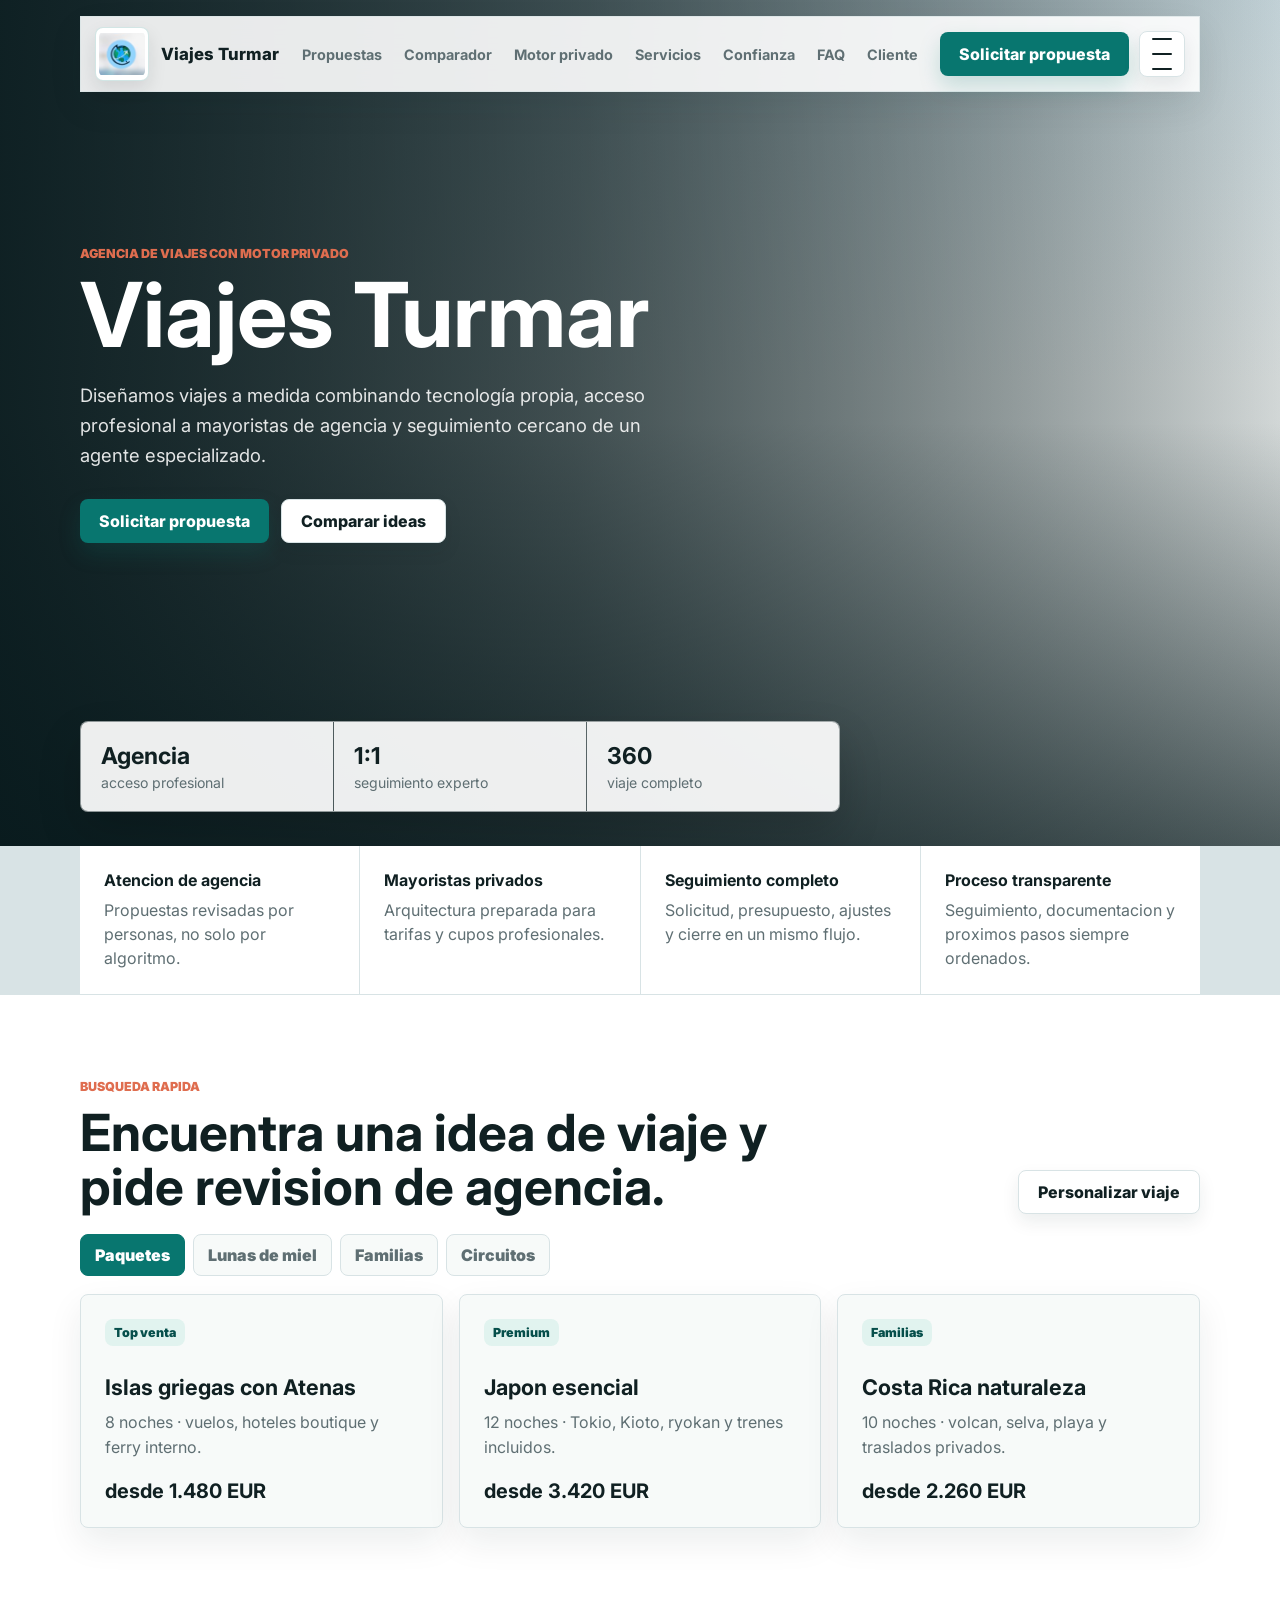
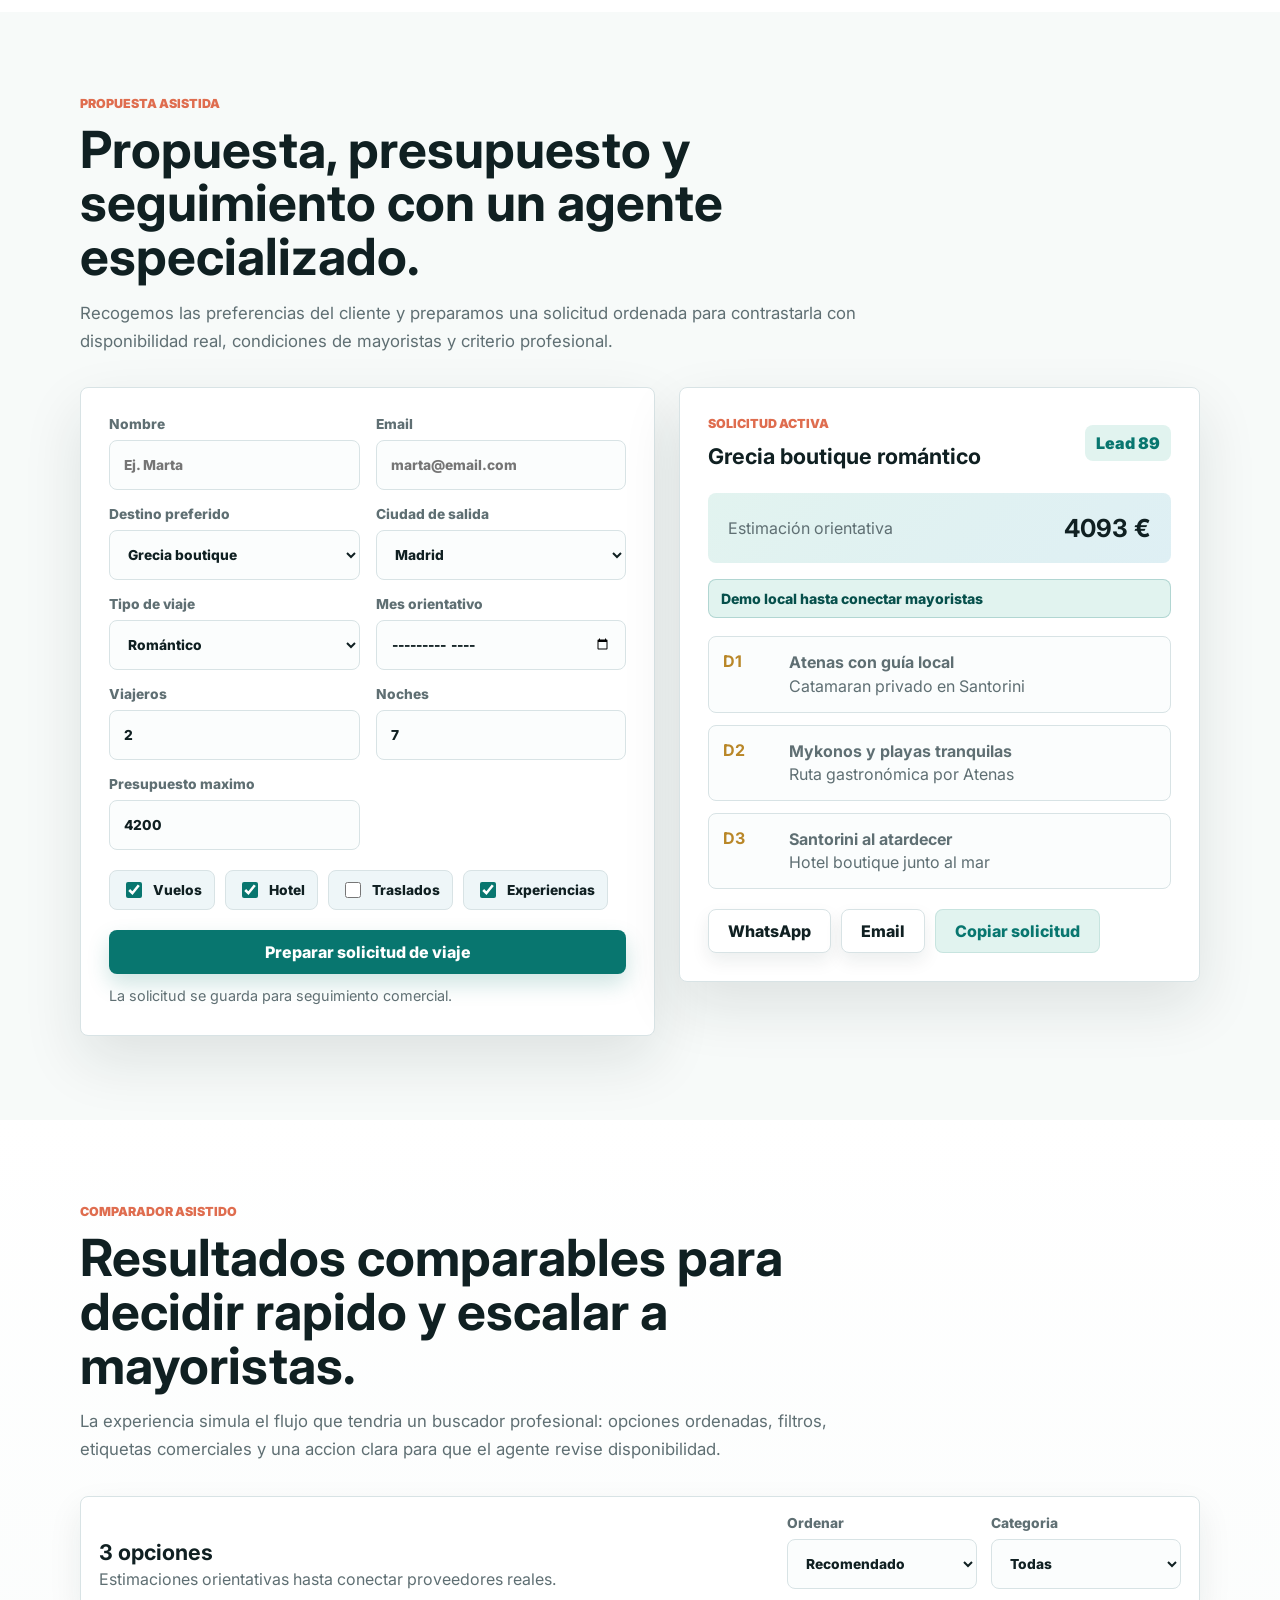
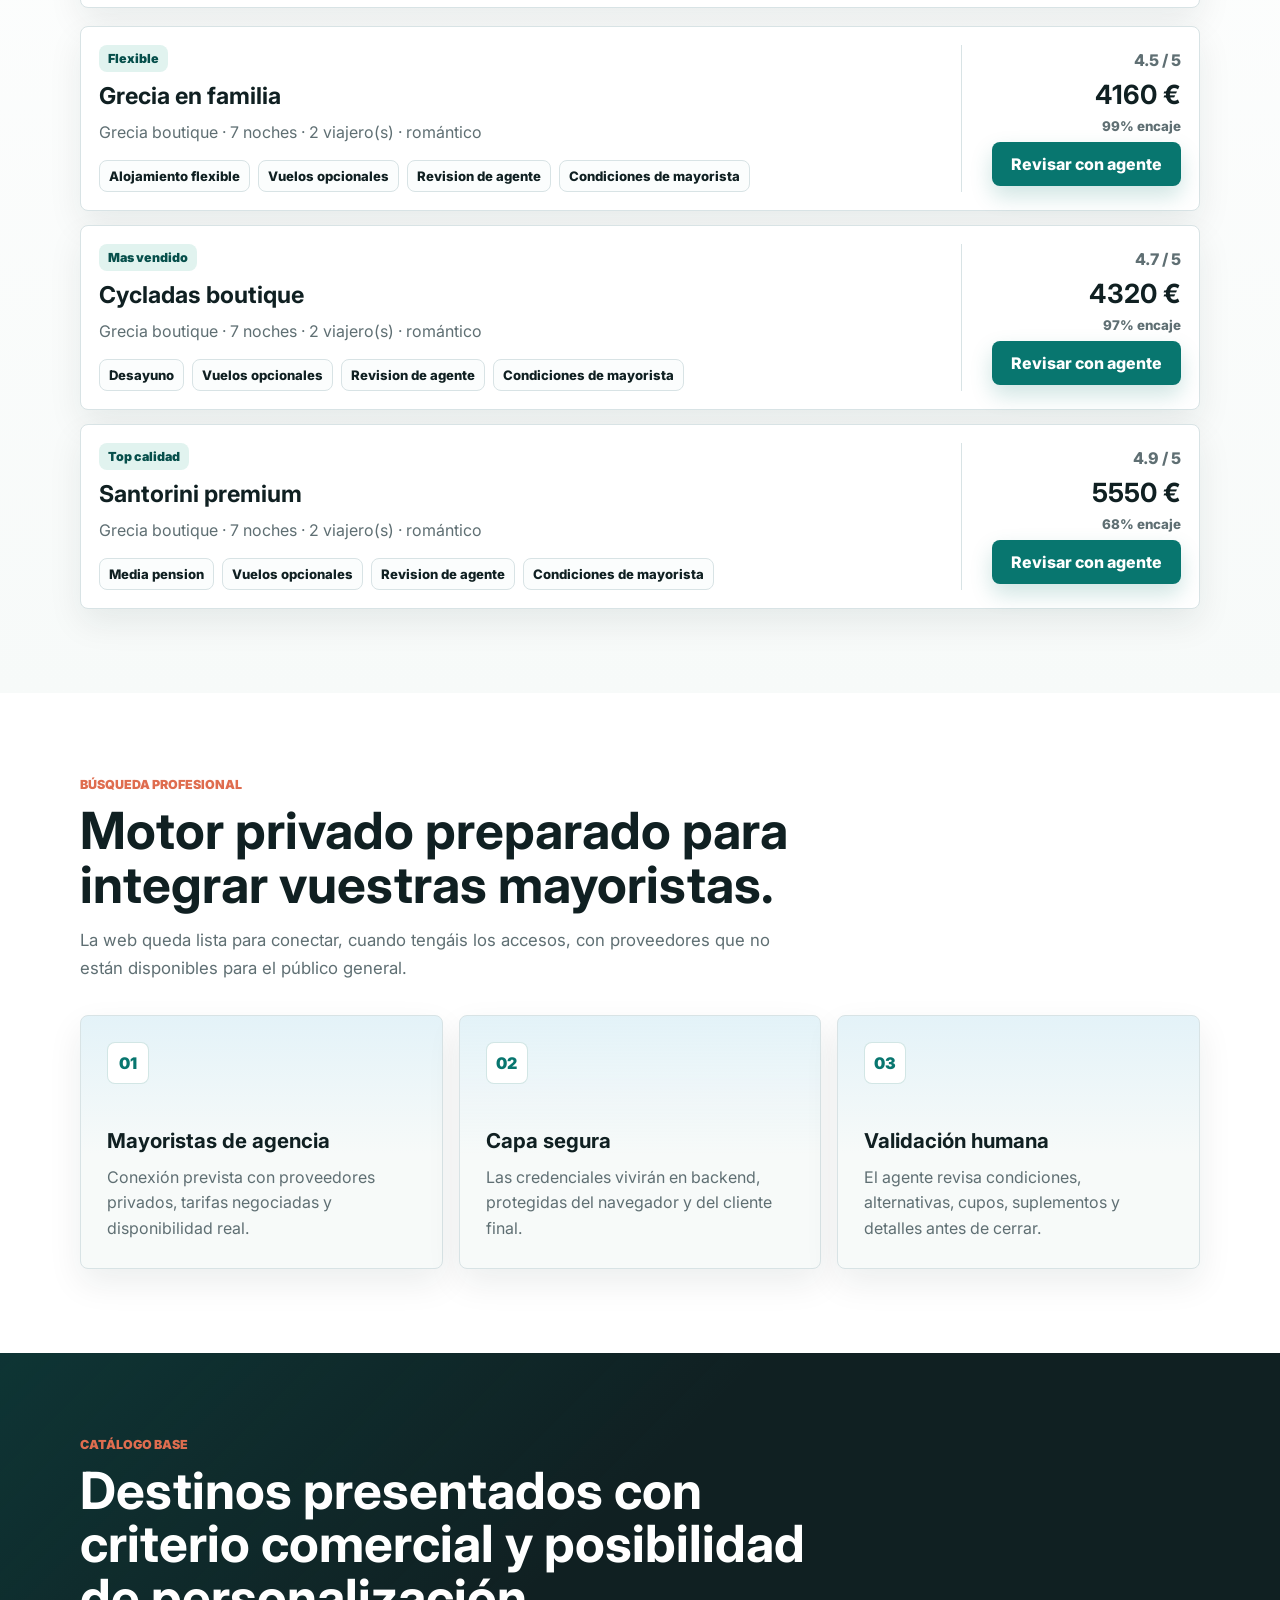
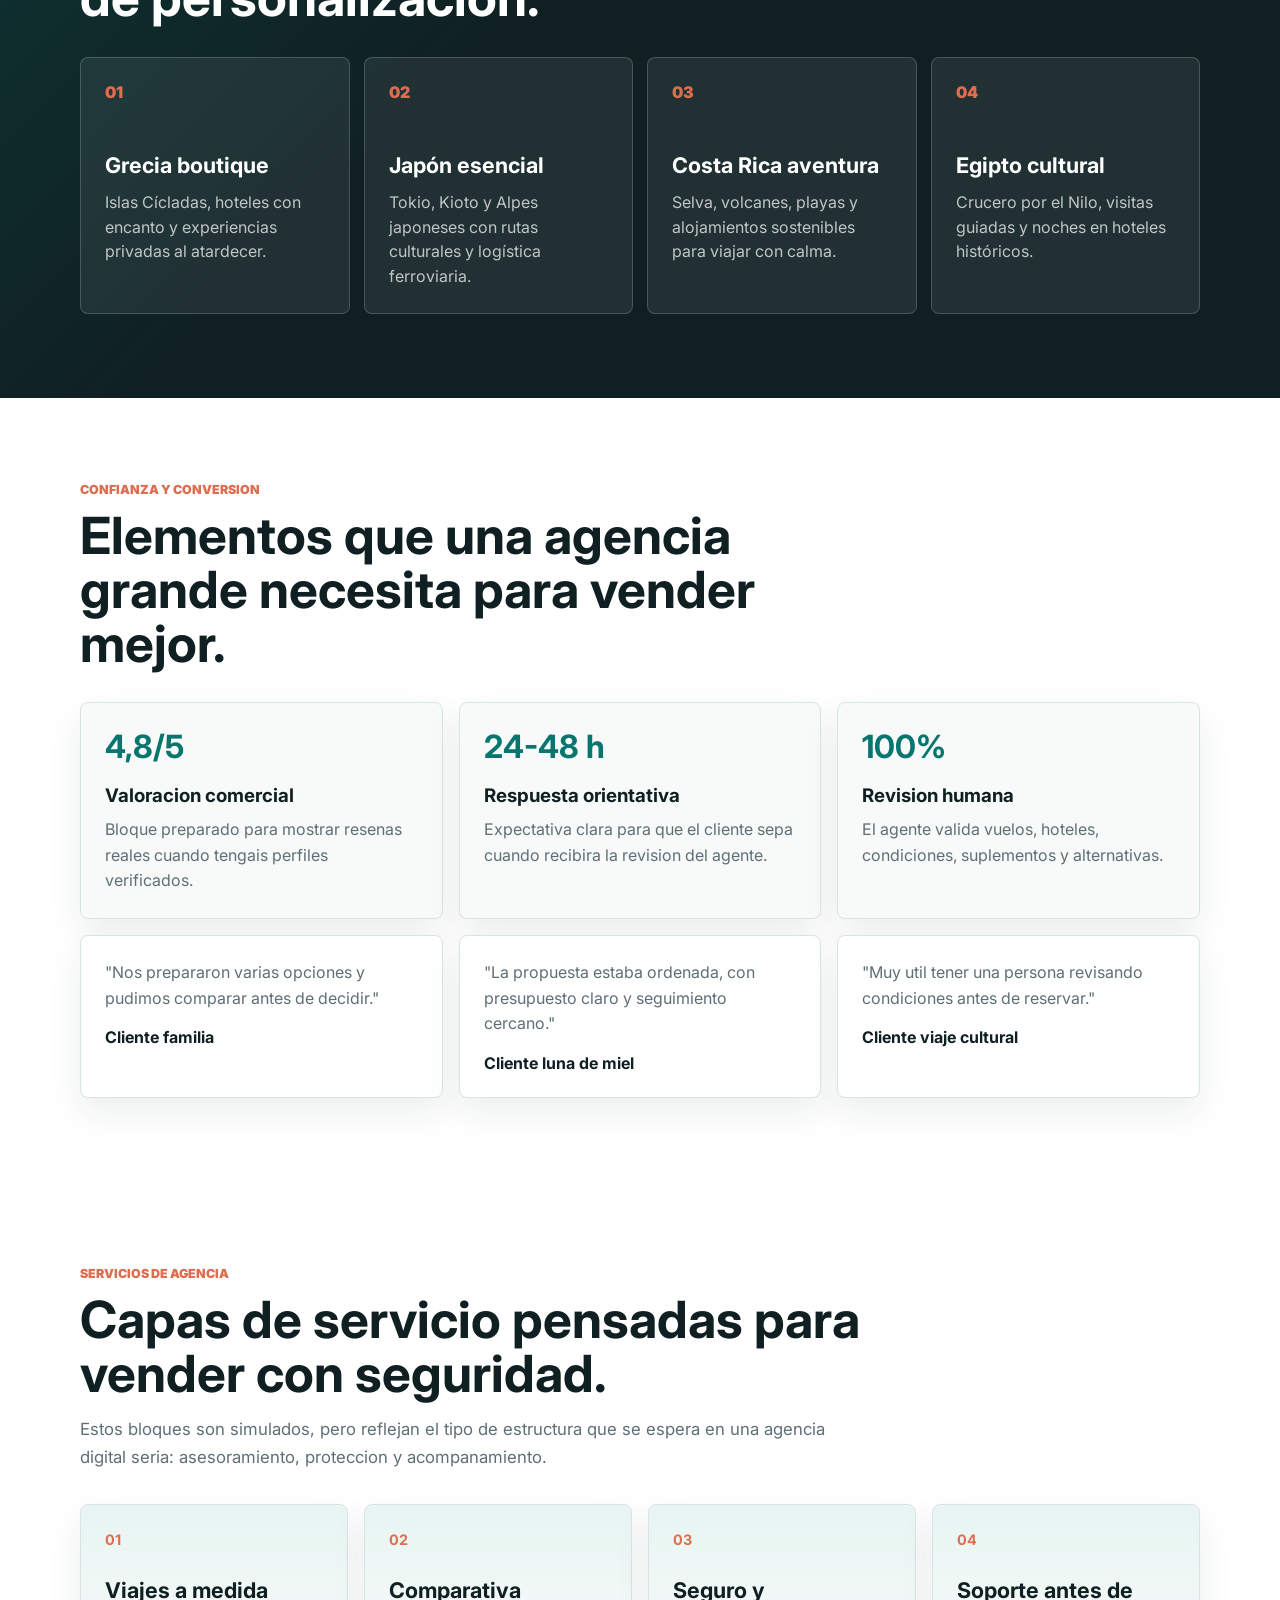
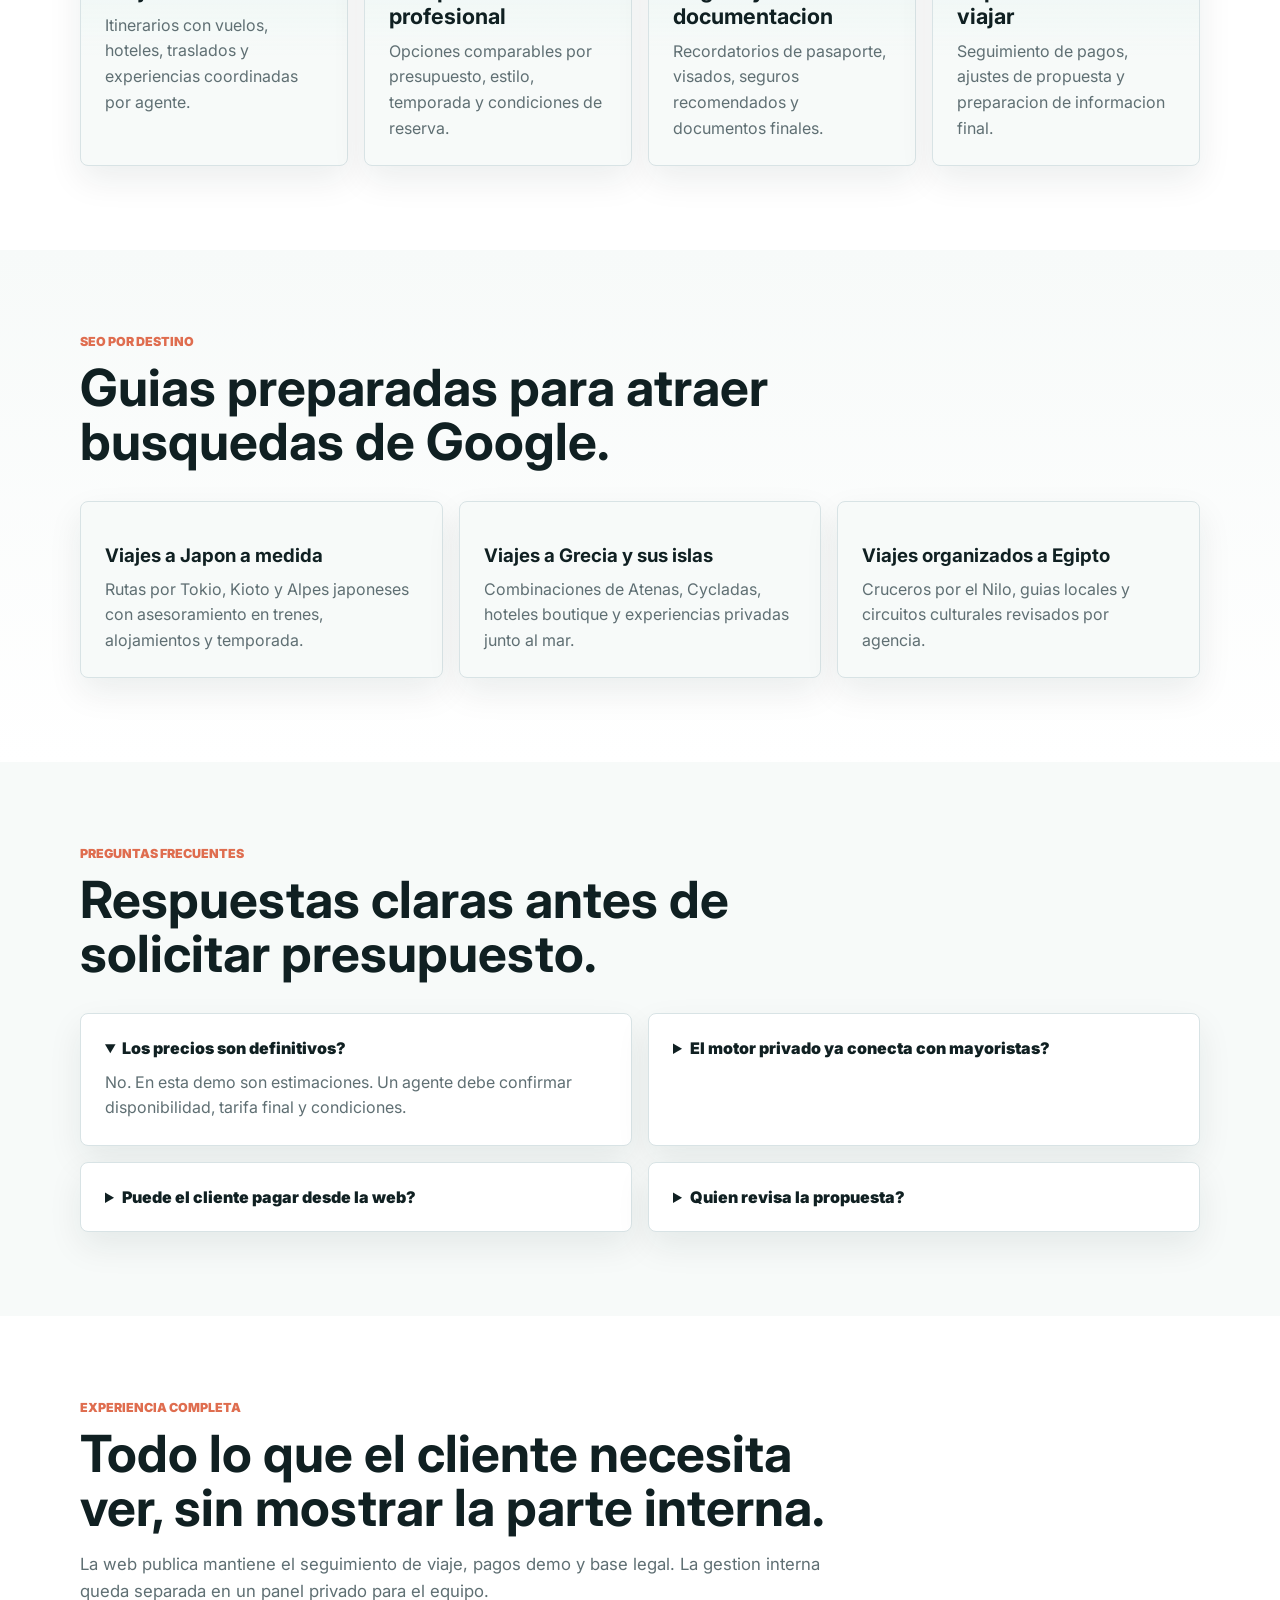
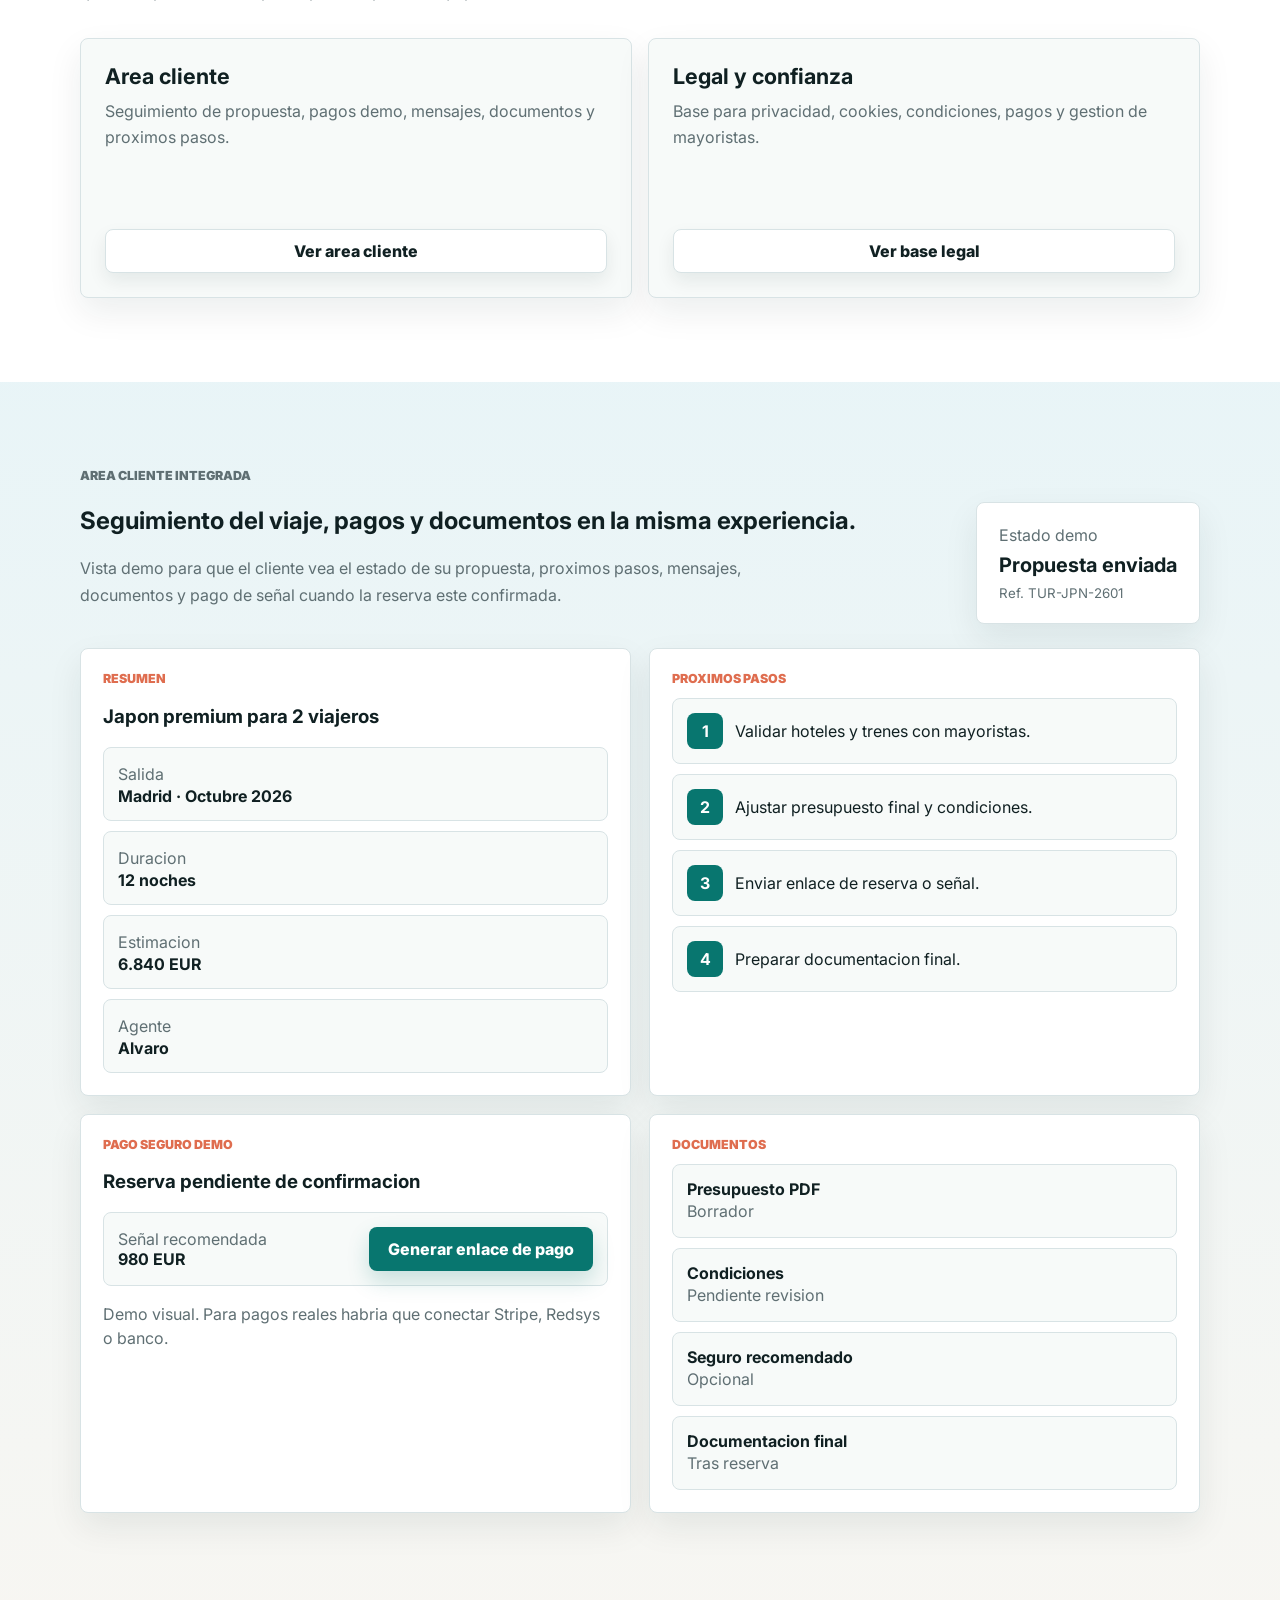
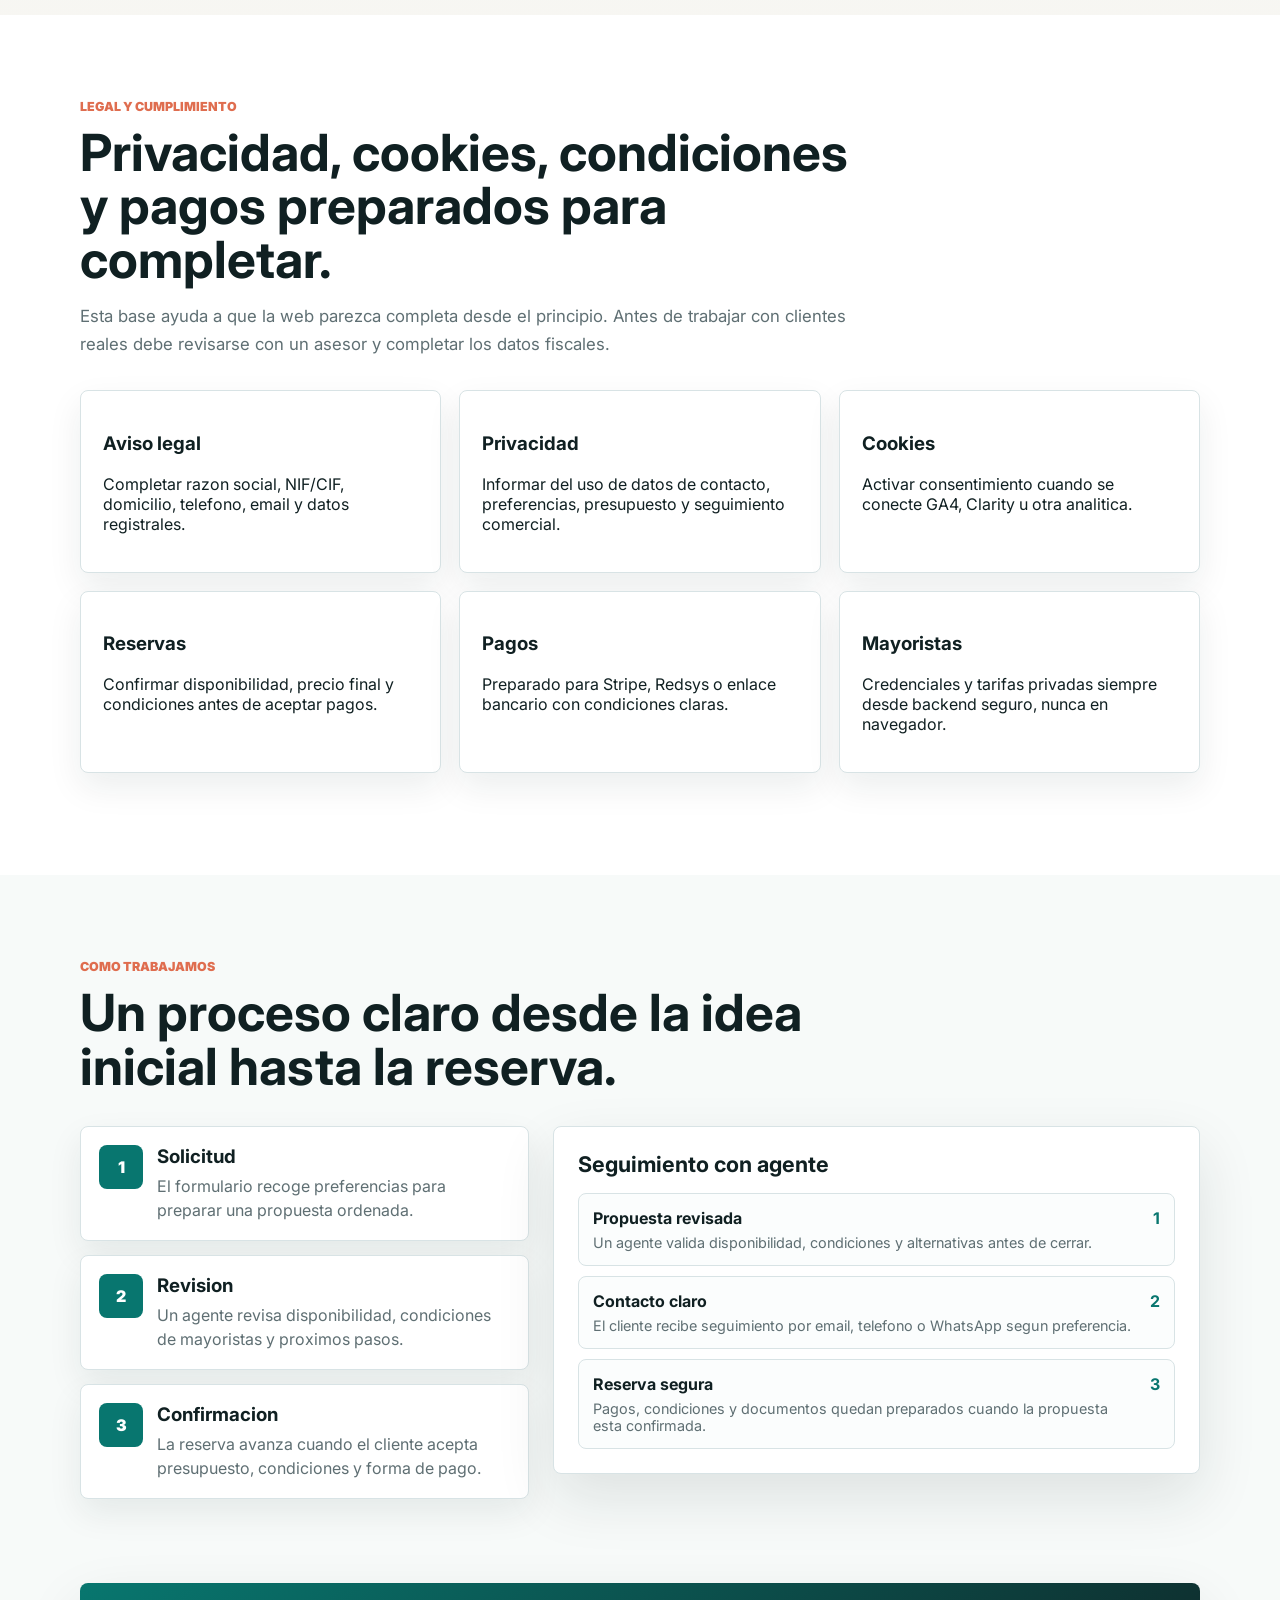
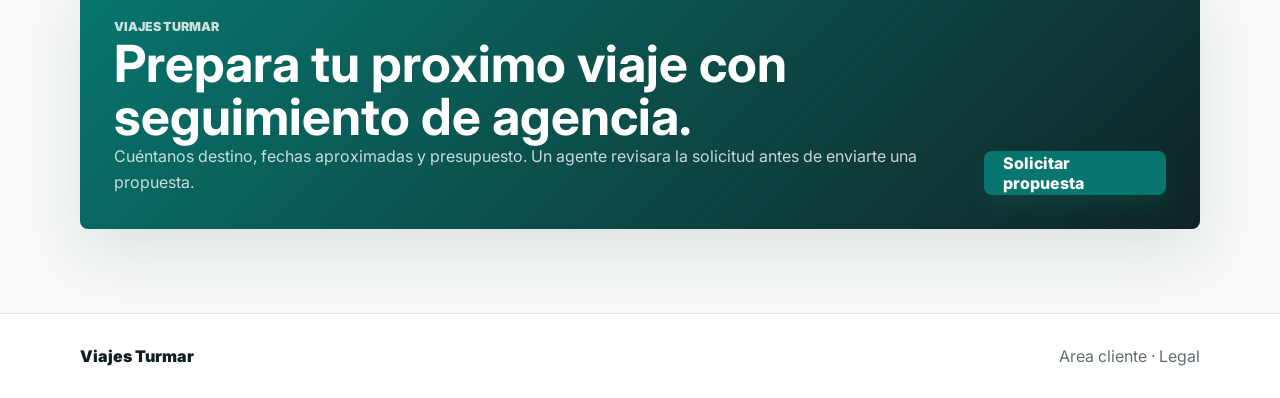
==== commit 24a63171: "Anadir menu desplegable de secciones" ====
--- a/index.html
+++ b/index.html
@@ -40,7 +40,33 @@
         <a href="#faq">FAQ</a>
         <a href="#area-cliente">Cliente</a>
       </nav>
-      <a class="nav-action" href="#automatizador">Solicitar propuesta</a>
+      <div class="topbar-actions">
+        <a class="nav-action" href="#automatizador">Solicitar propuesta</a>
+        <button
+          class="menu-toggle"
+          id="menuToggle"
+          type="button"
+          aria-label="Abrir menu de secciones"
+          aria-controls="siteMenu"
+          aria-expanded="false"
+        >
+          <span></span>
+          <span></span>
+          <span></span>
+        </button>
+      </div>
+      <nav class="menu-panel" id="siteMenu" aria-label="Secciones de la web">
+        <a href="#inicio">Inicio</a>
+        <a href="#automatizador">Solicitar propuesta</a>
+        <a href="#comparador">Comparador</a>
+        <a href="#motor-privado">Motor privado</a>
+        <a href="#destinos">Destinos</a>
+        <a href="#servicios">Servicios</a>
+        <a href="#confianza">Confianza</a>
+        <a href="#faq">Preguntas frecuentes</a>
+        <a href="#area-cliente">Area cliente</a>
+        <a href="#legal">Legal</a>
+      </nav>
     </header>
 
     <main>
--- a/styles.css
+++ b/styles.css
@@ -103,6 +103,91 @@
 
 .nav a:hover {
   color: var(--ink);
+}
+
+.topbar-actions {
+  display: inline-flex;
+  align-items: center;
+  gap: 10px;
+}
+
+.menu-toggle {
+  position: relative;
+  display: inline-grid;
+  width: 46px;
+  height: 46px;
+  place-items: center;
+  padding: 0;
+  border: 1px solid var(--line);
+  border-radius: 8px;
+  background: var(--white);
+  box-shadow: 0 8px 18px rgba(16, 32, 34, 0.08);
+  cursor: pointer;
+}
+
+.menu-toggle span {
+  display: block;
+  width: 20px;
+  height: 2px;
+  margin: 2px 0;
+  border-radius: 999px;
+  background: var(--ink);
+  transition:
+    transform 0.18s ease,
+    opacity 0.18s ease;
+}
+
+.menu-toggle[aria-expanded="true"] span:nth-child(1) {
+  transform: translateY(6px) rotate(45deg);
+}
+
+.menu-toggle[aria-expanded="true"] span:nth-child(2) {
+  opacity: 0;
+}
+
+.menu-toggle[aria-expanded="true"] span:nth-child(3) {
+  transform: translateY(-6px) rotate(-45deg);
+}
+
+.menu-panel {
+  position: absolute;
+  top: calc(100% + 10px);
+  right: 0;
+  width: min(360px, calc(100vw - 32px));
+  display: grid;
+  gap: 6px;
+  padding: 12px;
+  border: 1px solid rgba(216, 227, 229, 0.9);
+  border-radius: 8px;
+  background: rgba(255, 255, 255, 0.97);
+  box-shadow: var(--shadow);
+  opacity: 0;
+  pointer-events: none;
+  transform: translateY(-8px);
+  transition:
+    opacity 0.18s ease,
+    transform 0.18s ease;
+}
+
+.menu-panel.is-open {
+  opacity: 1;
+  pointer-events: auto;
+  transform: translateY(0);
+}
+
+.menu-panel a {
+  display: flex;
+  min-height: 44px;
+  align-items: center;
+  justify-content: space-between;
+  padding: 0 14px;
+  color: var(--ink);
+  border-radius: 8px;
+  font-weight: 800;
+}
+
+.menu-panel a:hover {
+  background: var(--mint);
 }
 
 .nav-action,
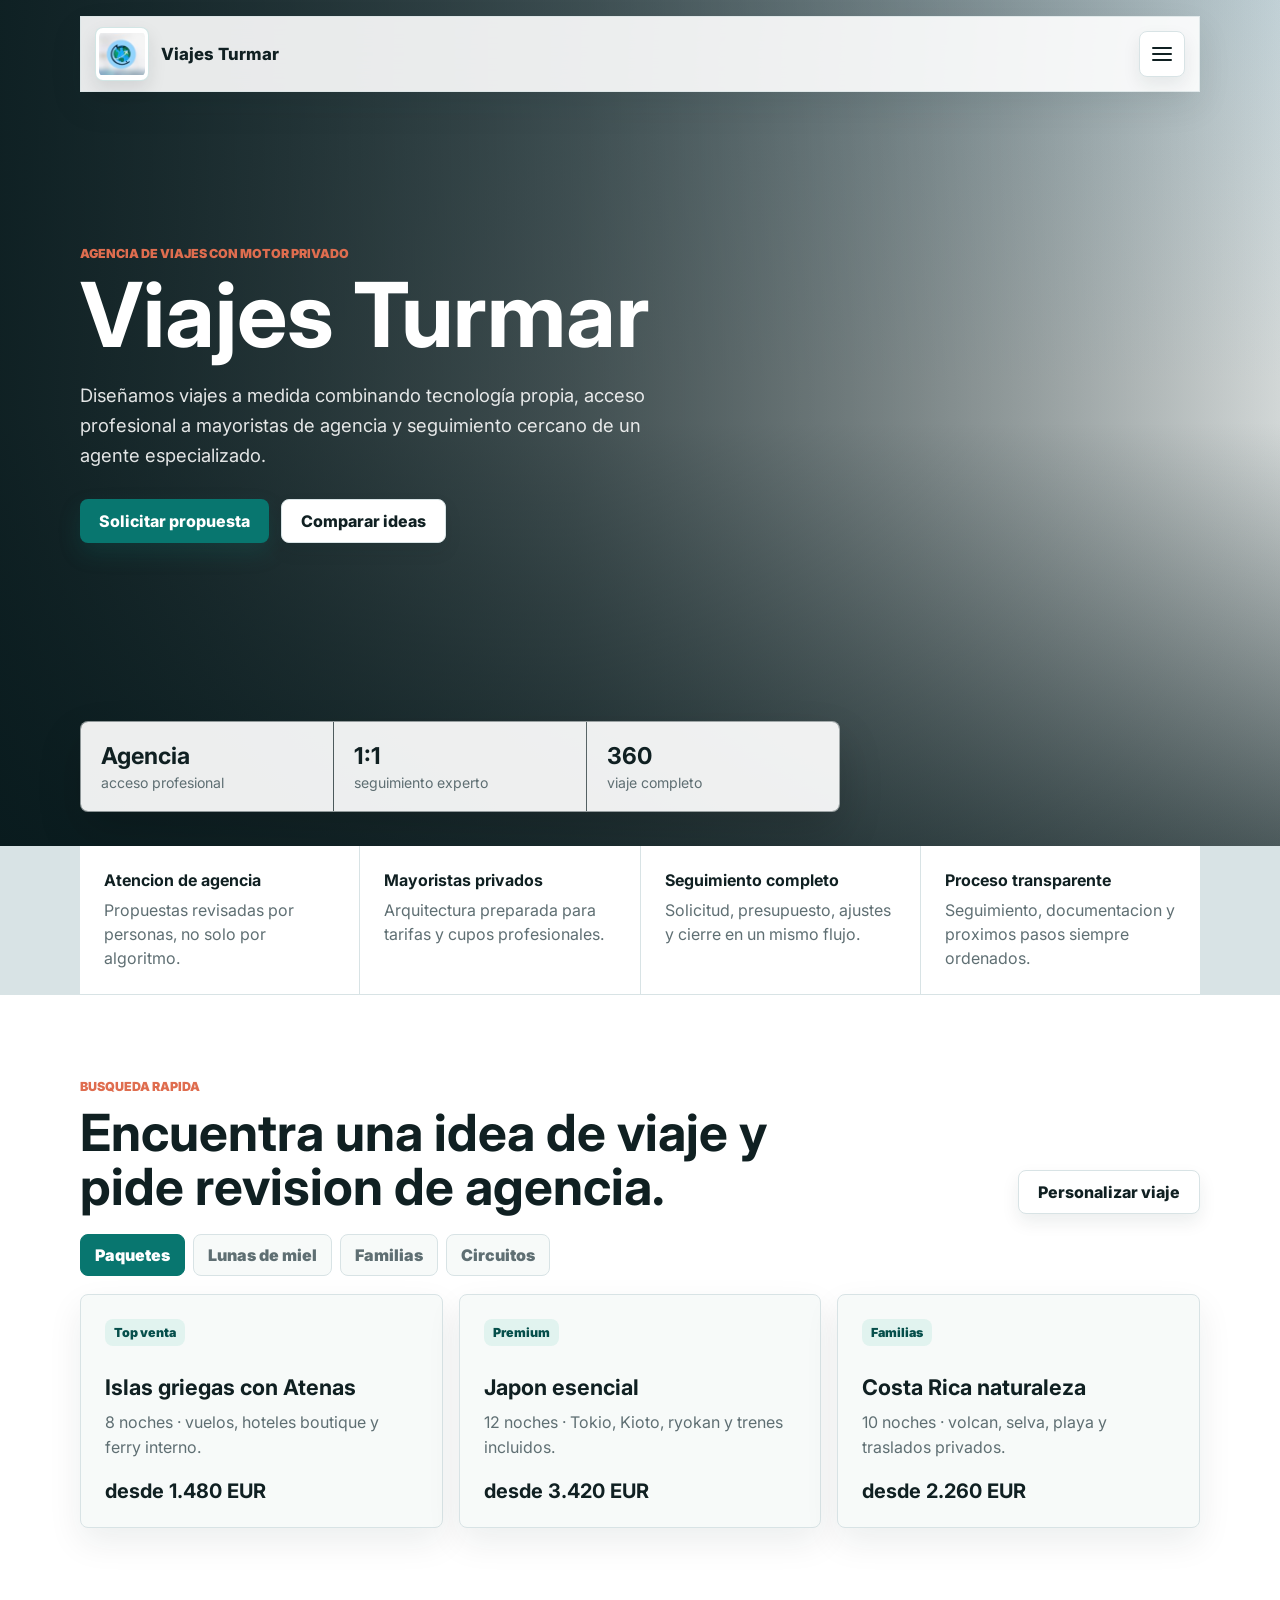
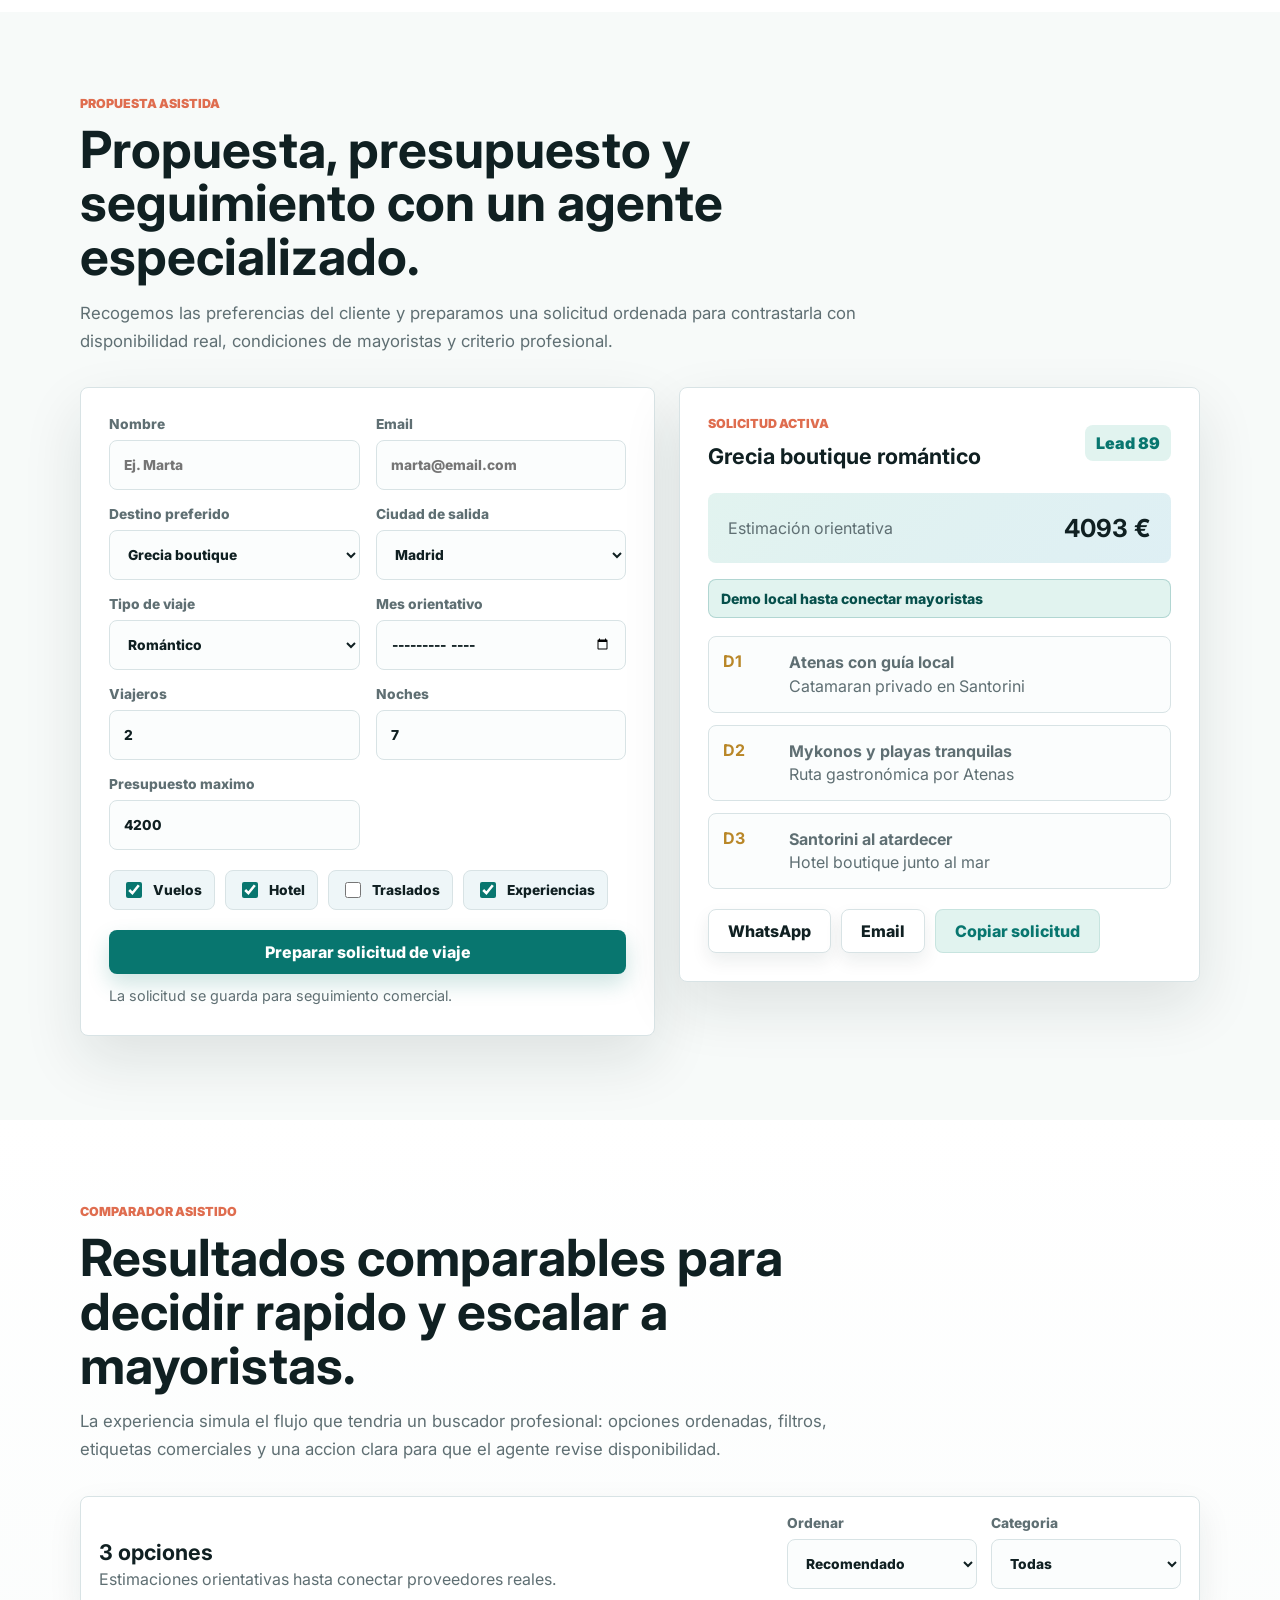
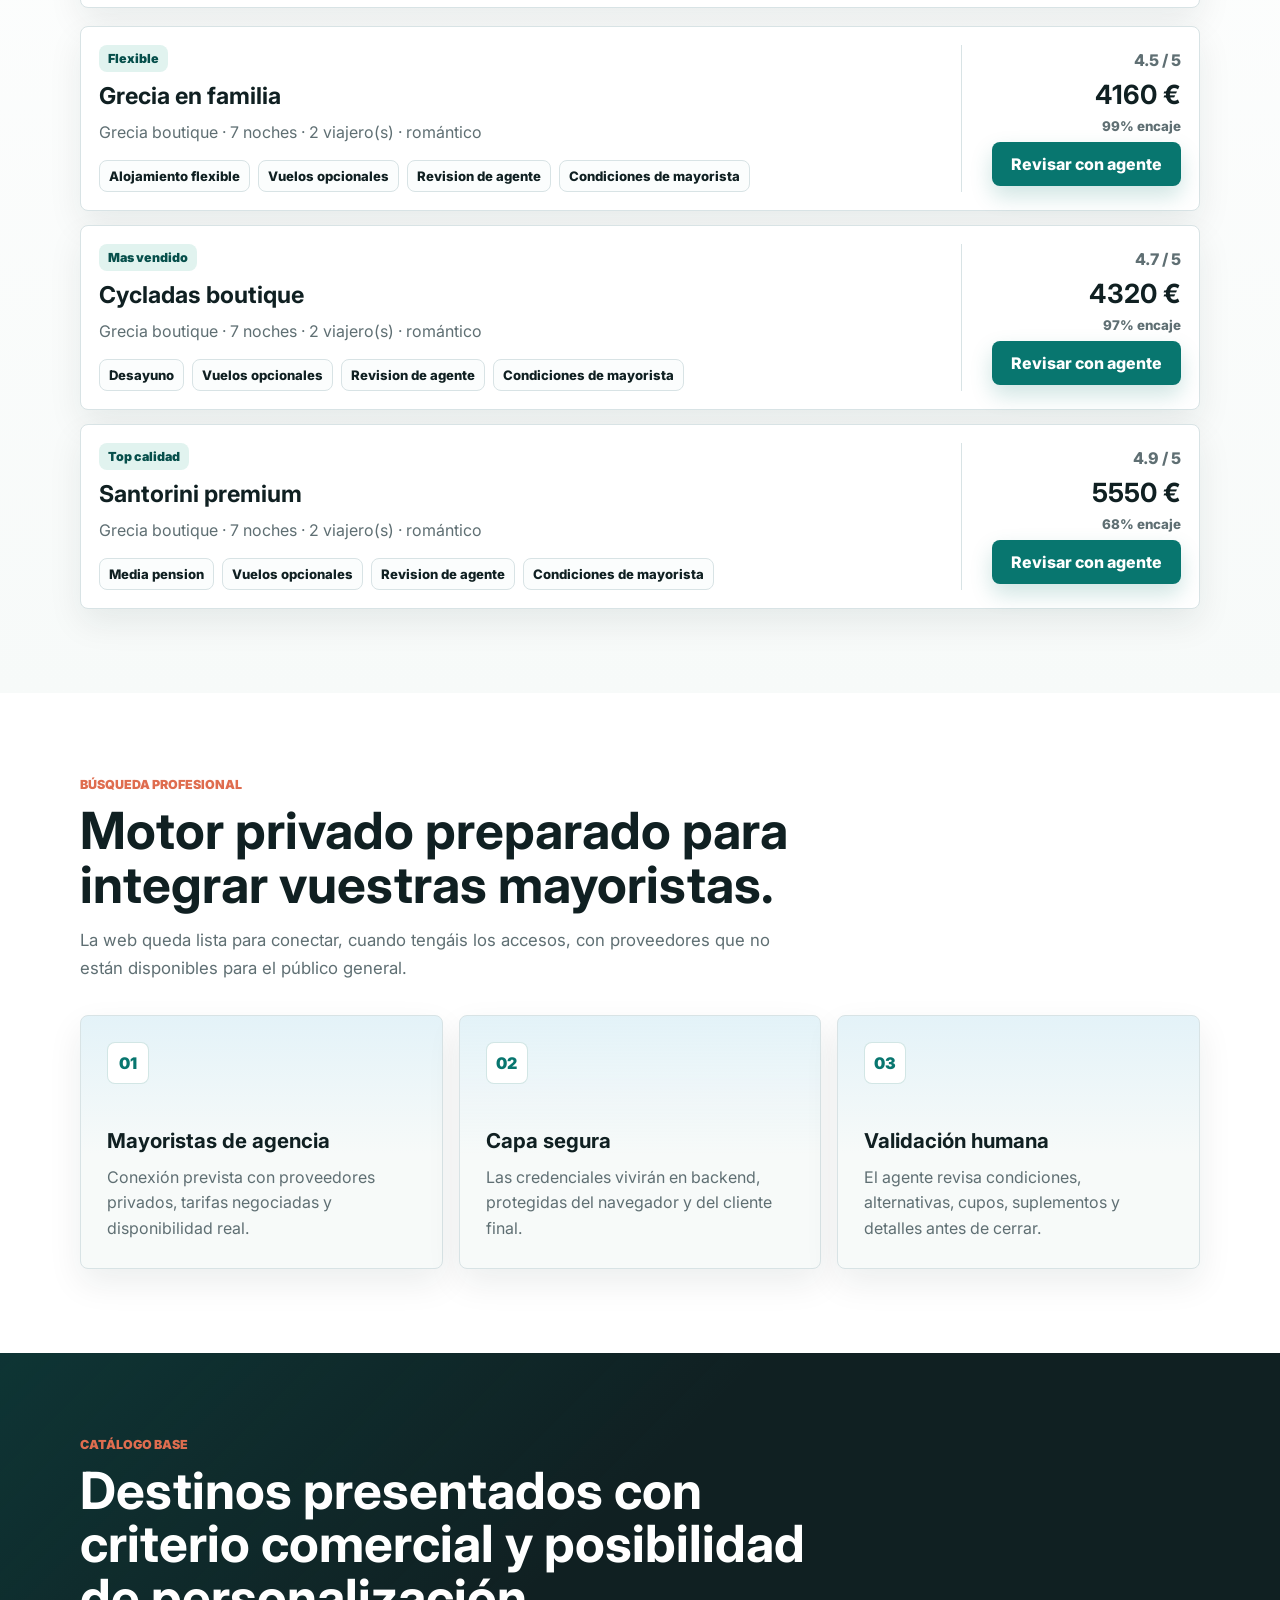
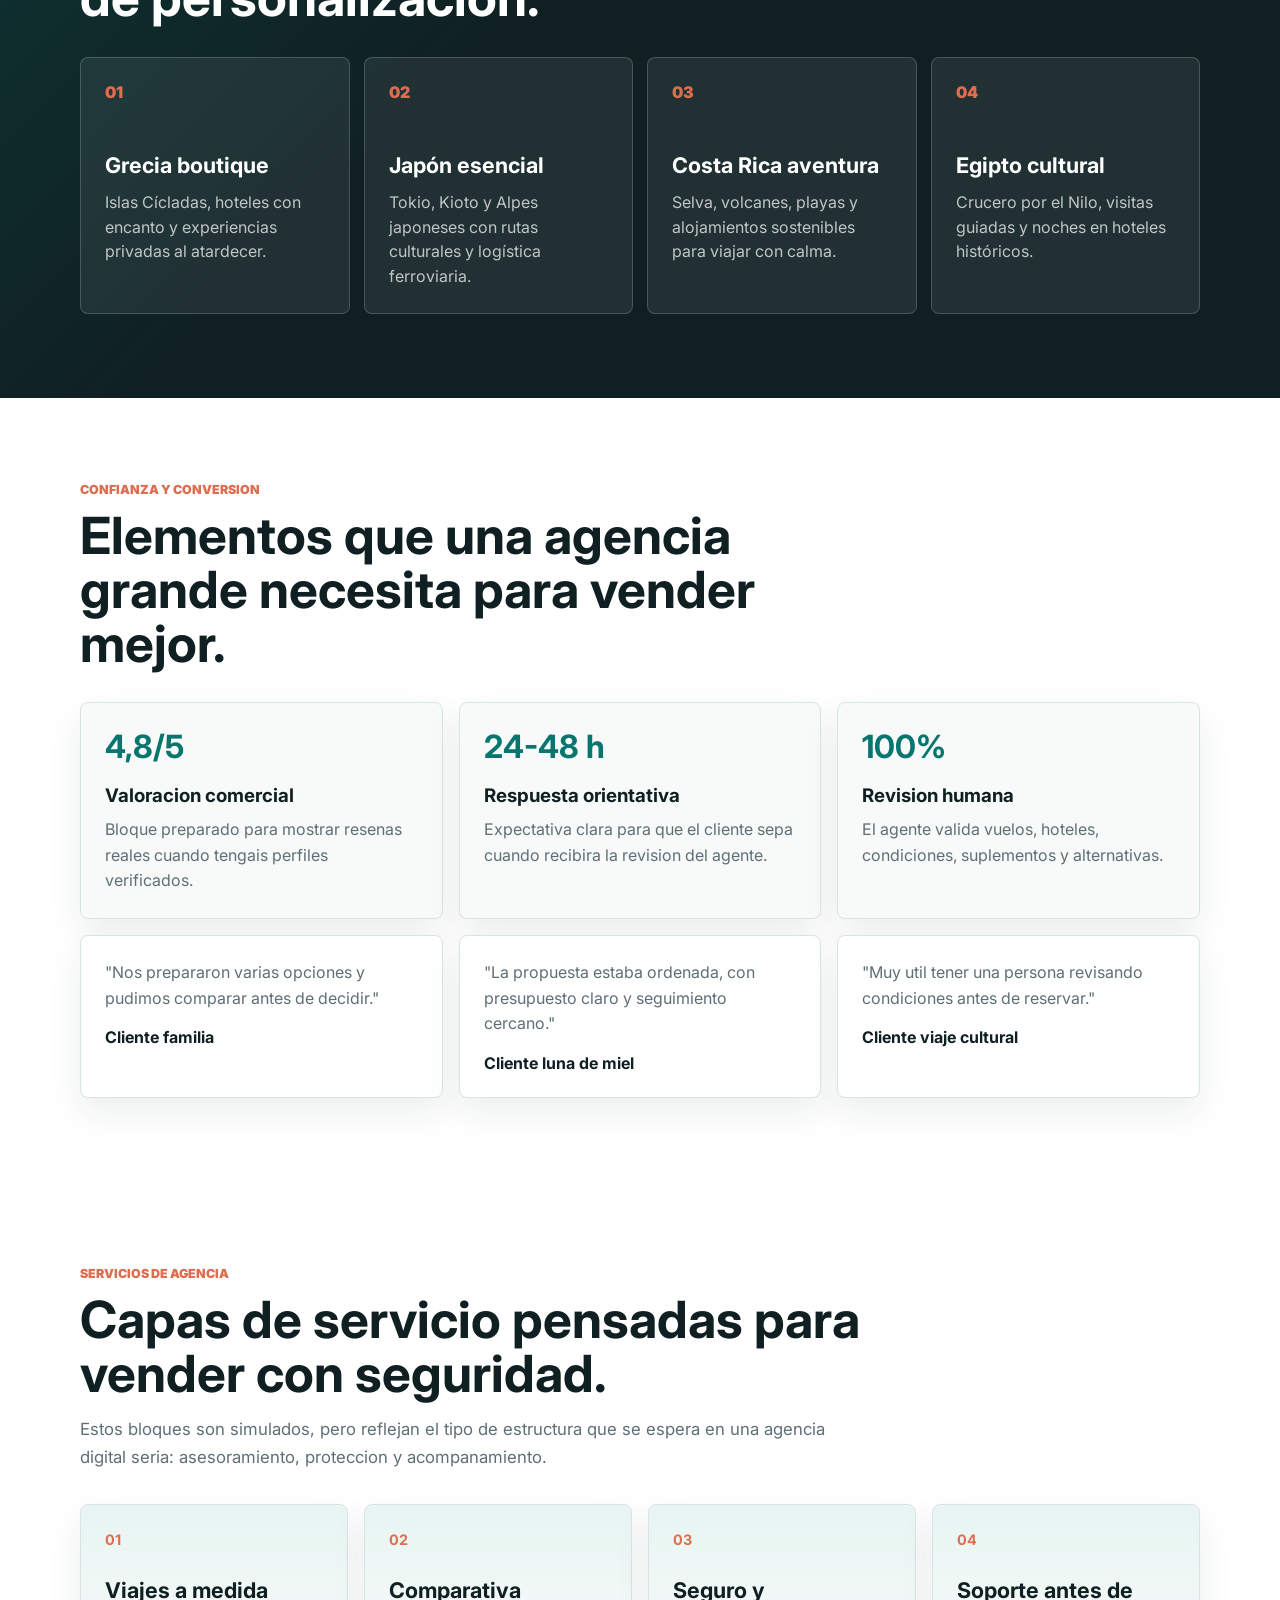
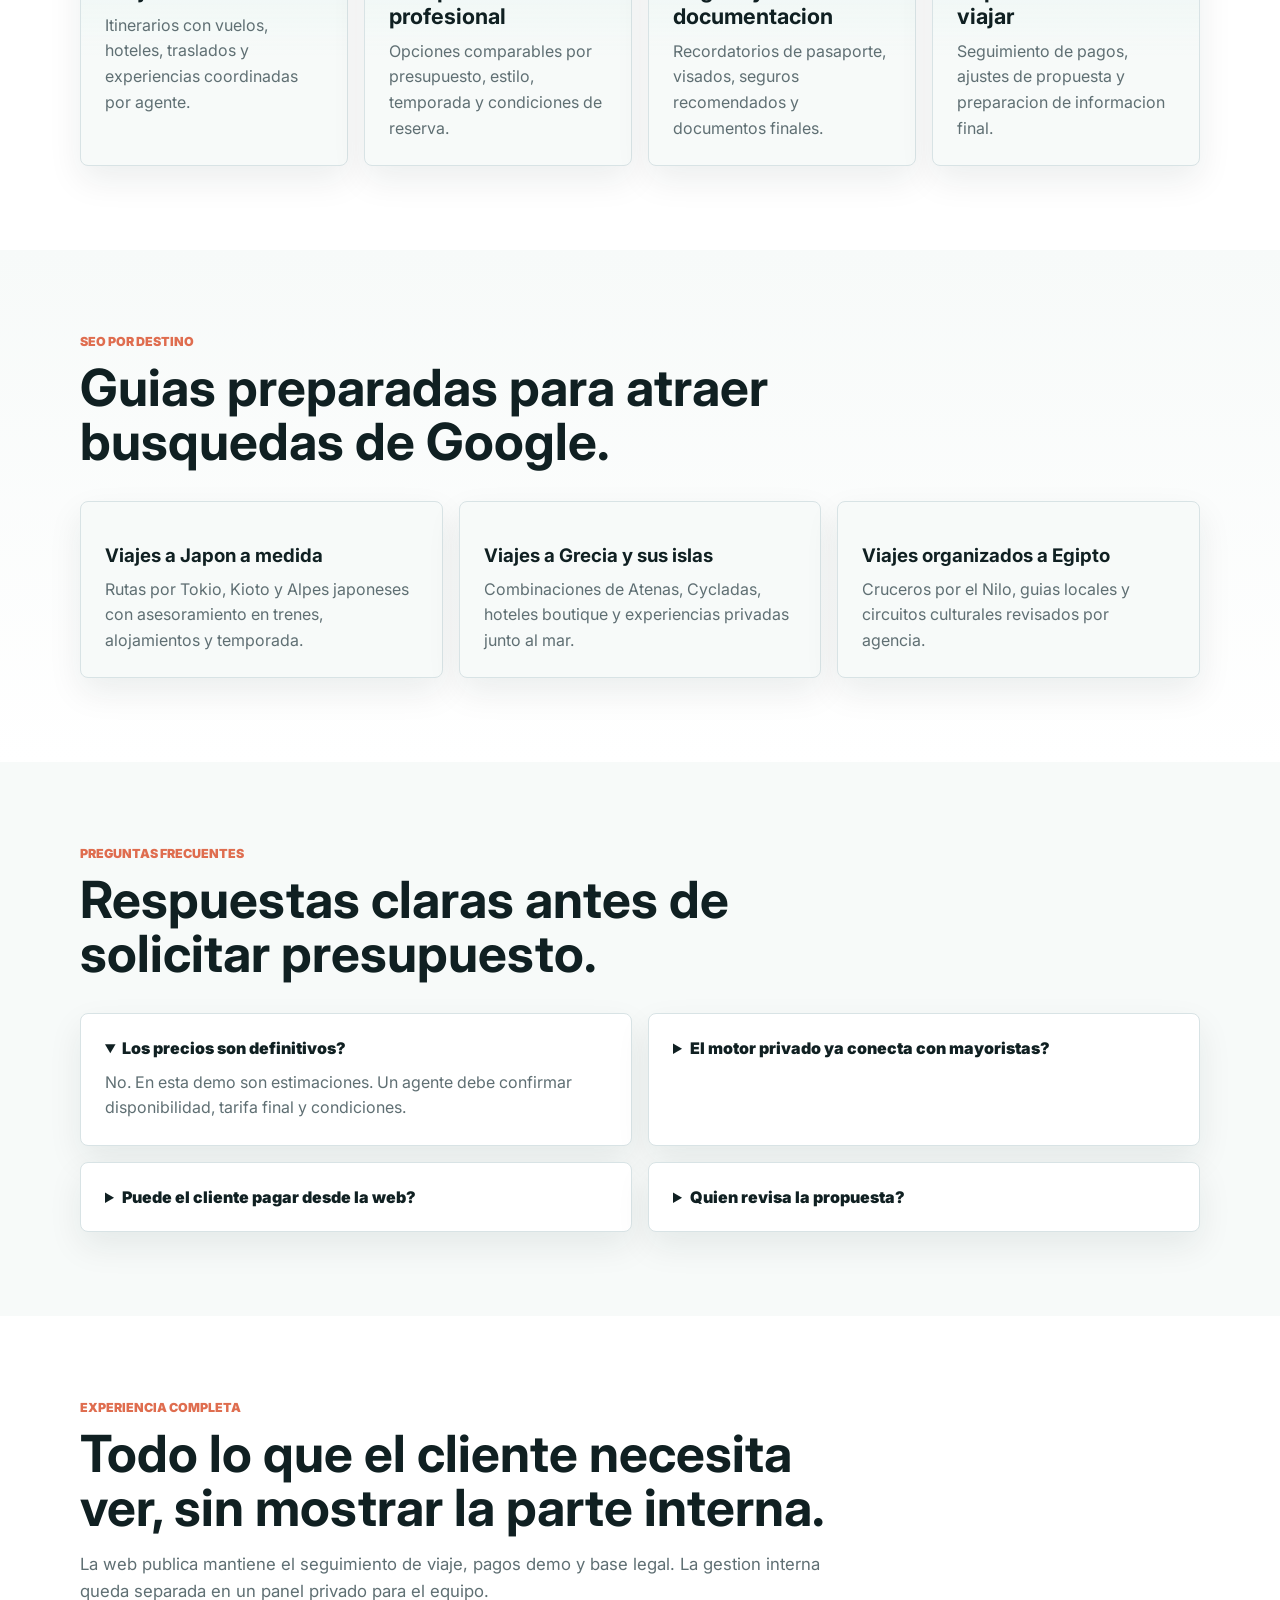
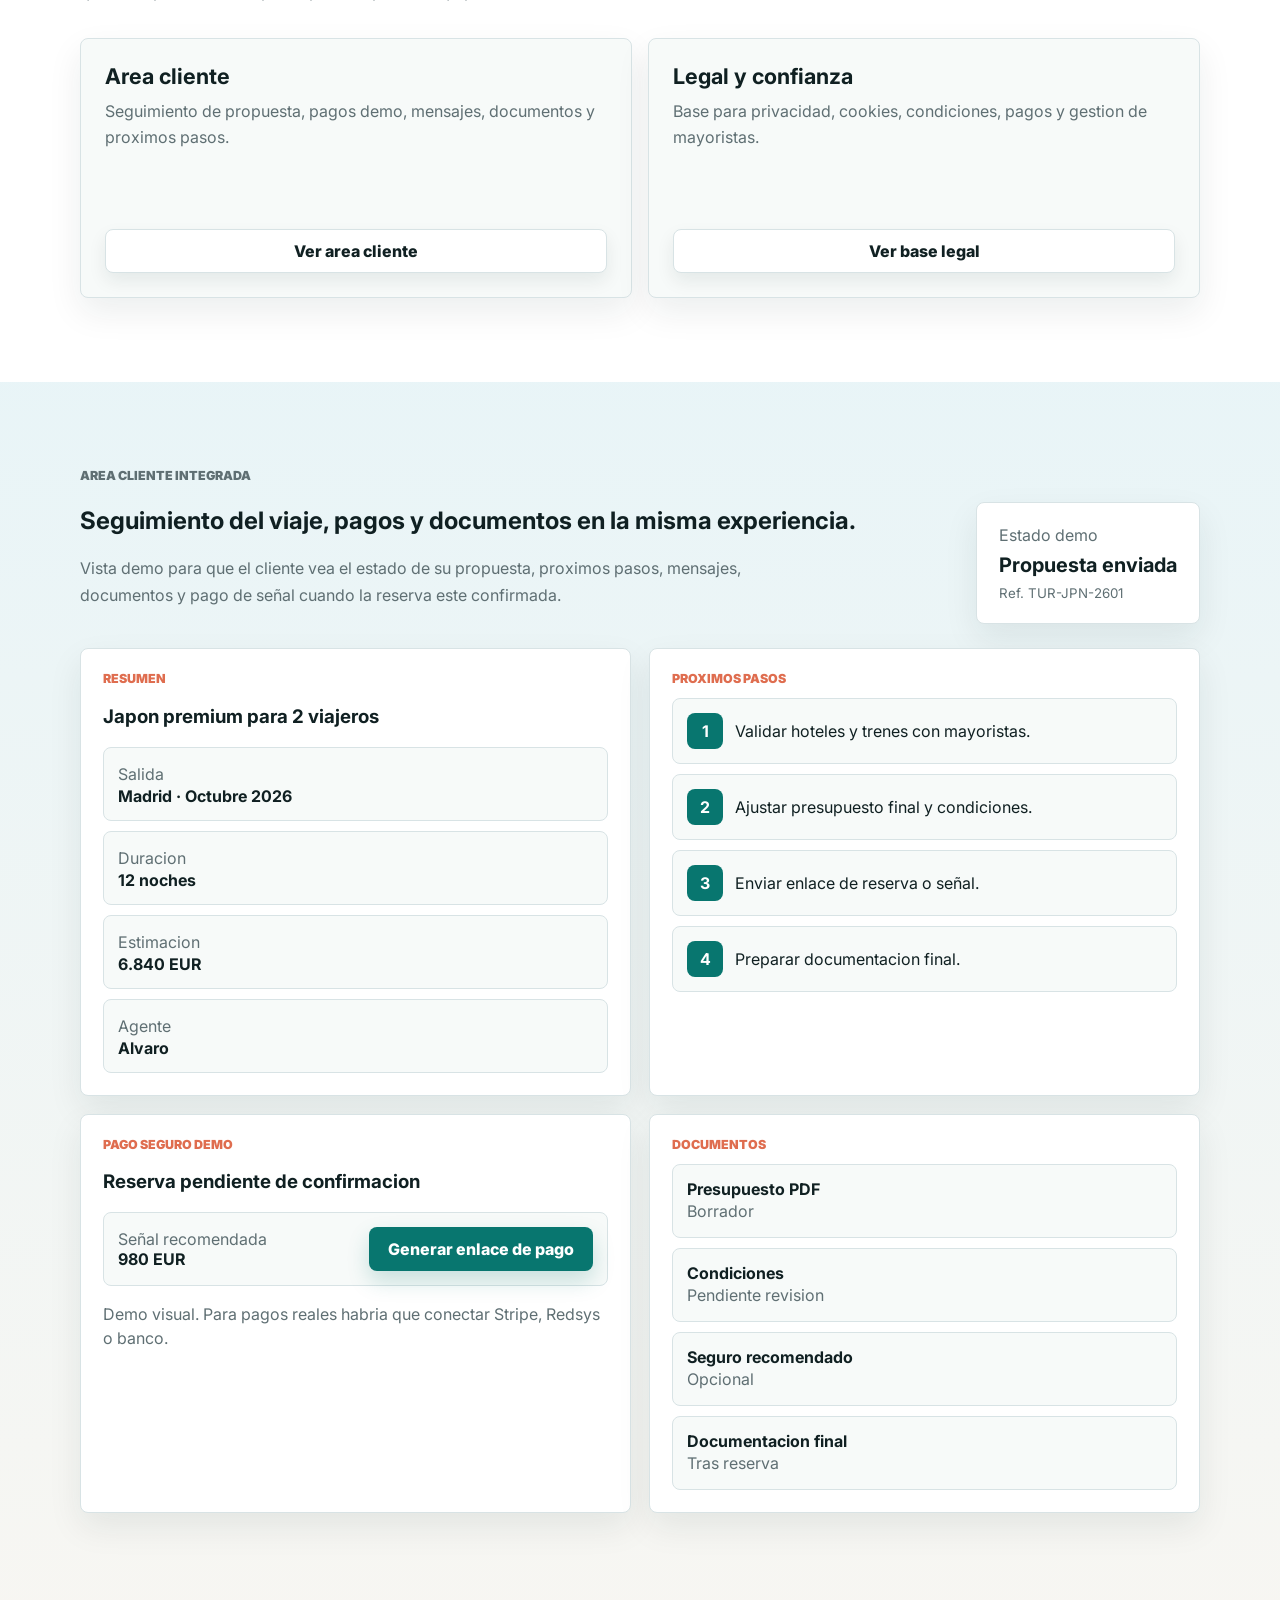
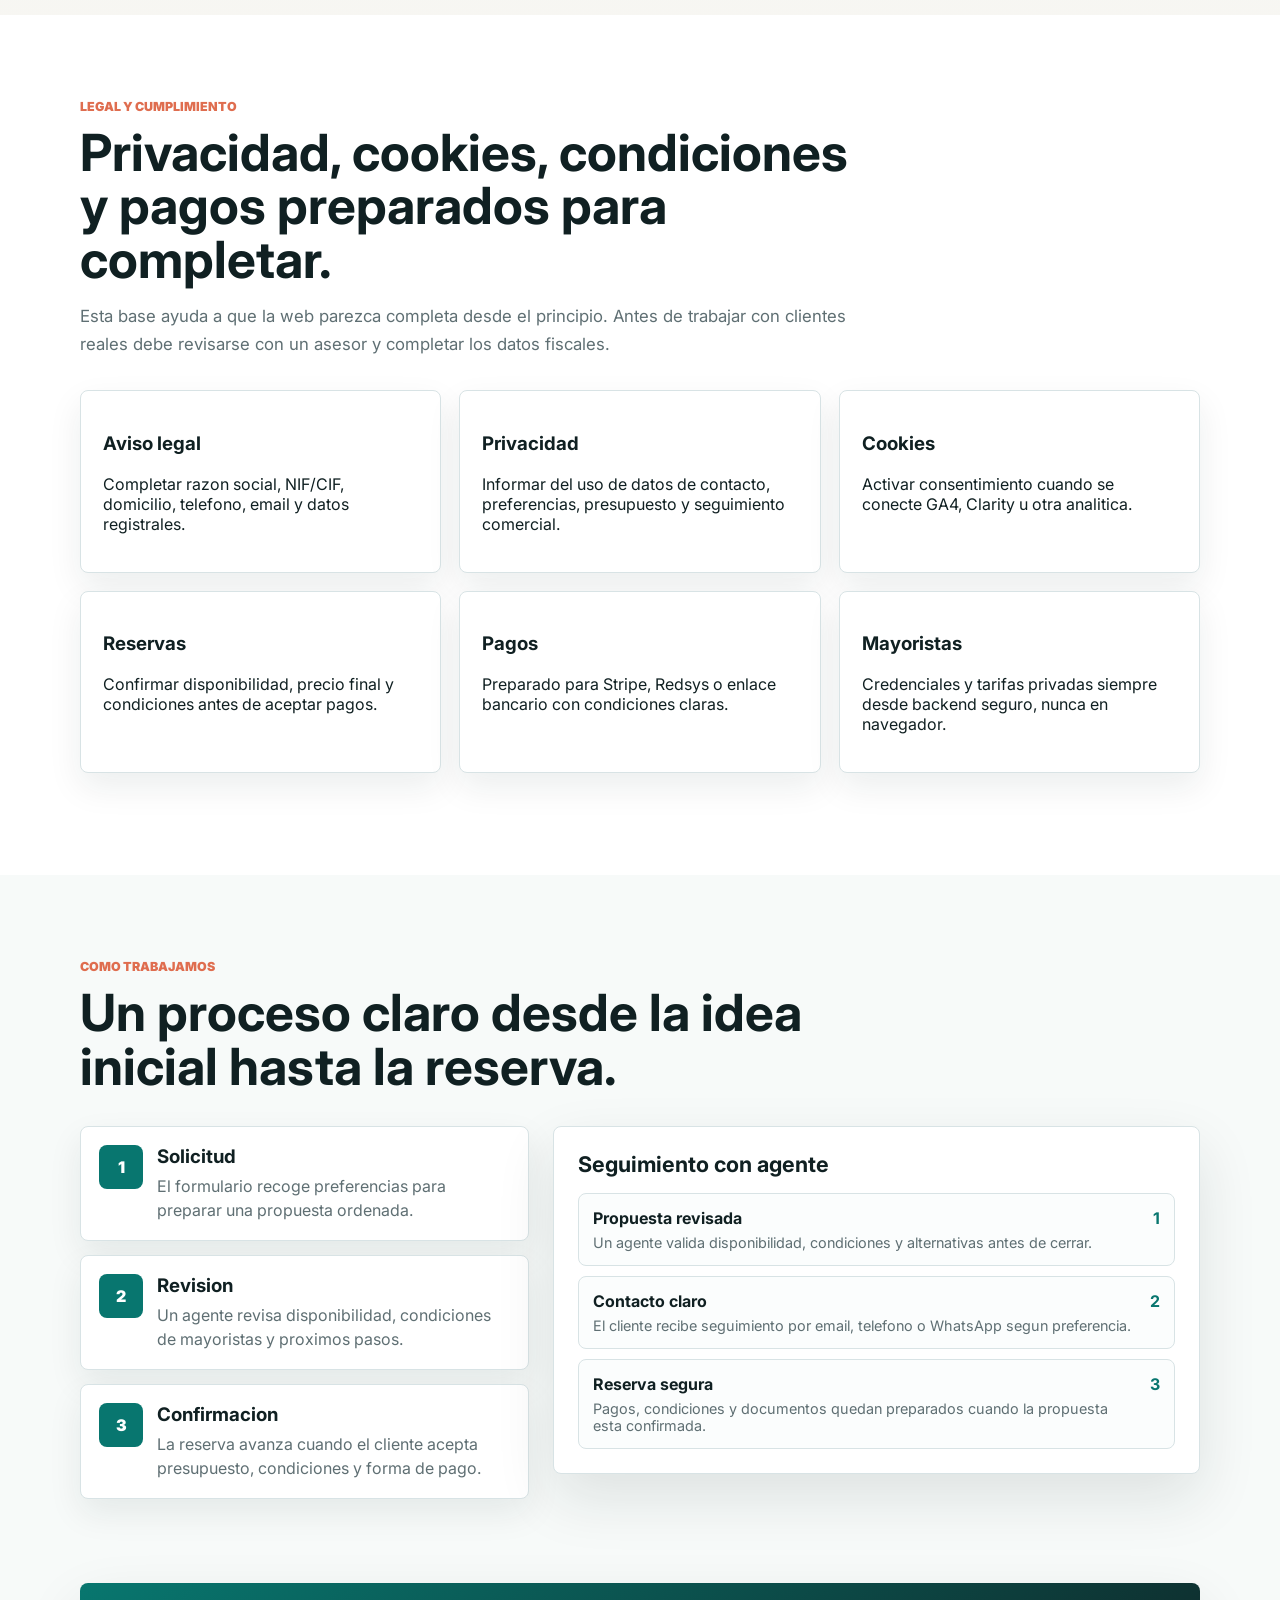
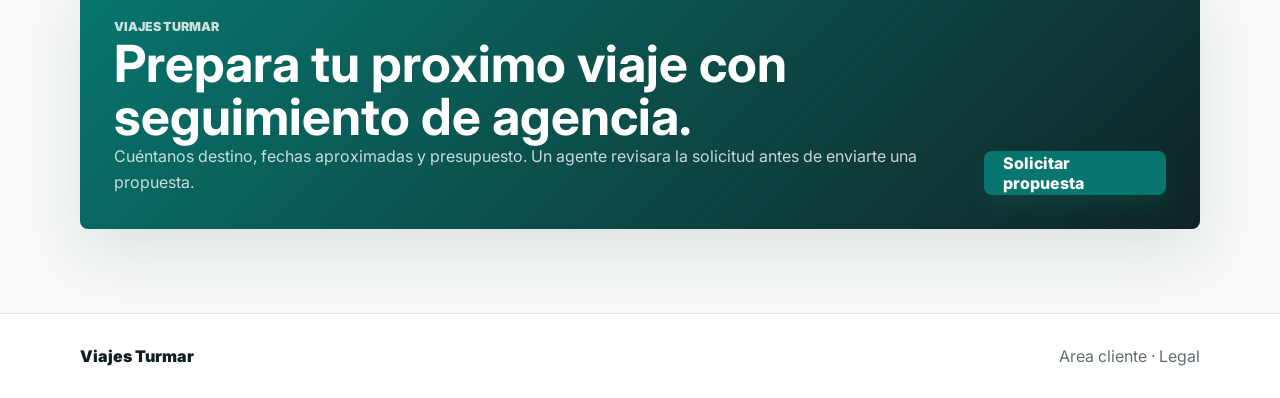
==== commit 7b64e45e: "Dejar solo menu hamburguesa en cabecera" ====
--- a/index.html
+++ b/index.html
@@ -31,17 +31,7 @@
         </span>
         <span>Viajes Turmar</span>
       </a>
-      <nav class="nav" aria-label="Principal">
-        <a href="#automatizador">Propuestas</a>
-        <a href="#comparador">Comparador</a>
-        <a href="#motor-privado">Motor privado</a>
-        <a href="#servicios">Servicios</a>
-        <a href="#confianza">Confianza</a>
-        <a href="#faq">FAQ</a>
-        <a href="#area-cliente">Cliente</a>
-      </nav>
       <div class="topbar-actions">
-        <a class="nav-action" href="#automatizador">Solicitar propuesta</a>
         <button
           class="menu-toggle"
           id="menuToggle"
--- a/styles.css
+++ b/styles.css
@@ -94,7 +94,7 @@
 }
 
 .nav {
-  display: flex;
+  display: none;
   gap: 22px;
   color: var(--muted);
   font-weight: 700;
@@ -111,12 +111,18 @@
   gap: 10px;
 }
 
+.topbar-actions .nav-action {
+  display: none;
+}
+
 .menu-toggle {
   position: relative;
-  display: inline-grid;
+  display: inline-flex;
+  flex-direction: column;
+  align-items: center;
+  justify-content: center;
   width: 46px;
   height: 46px;
-  place-items: center;
   padding: 0;
   border: 1px solid var(--line);
   border-radius: 8px;
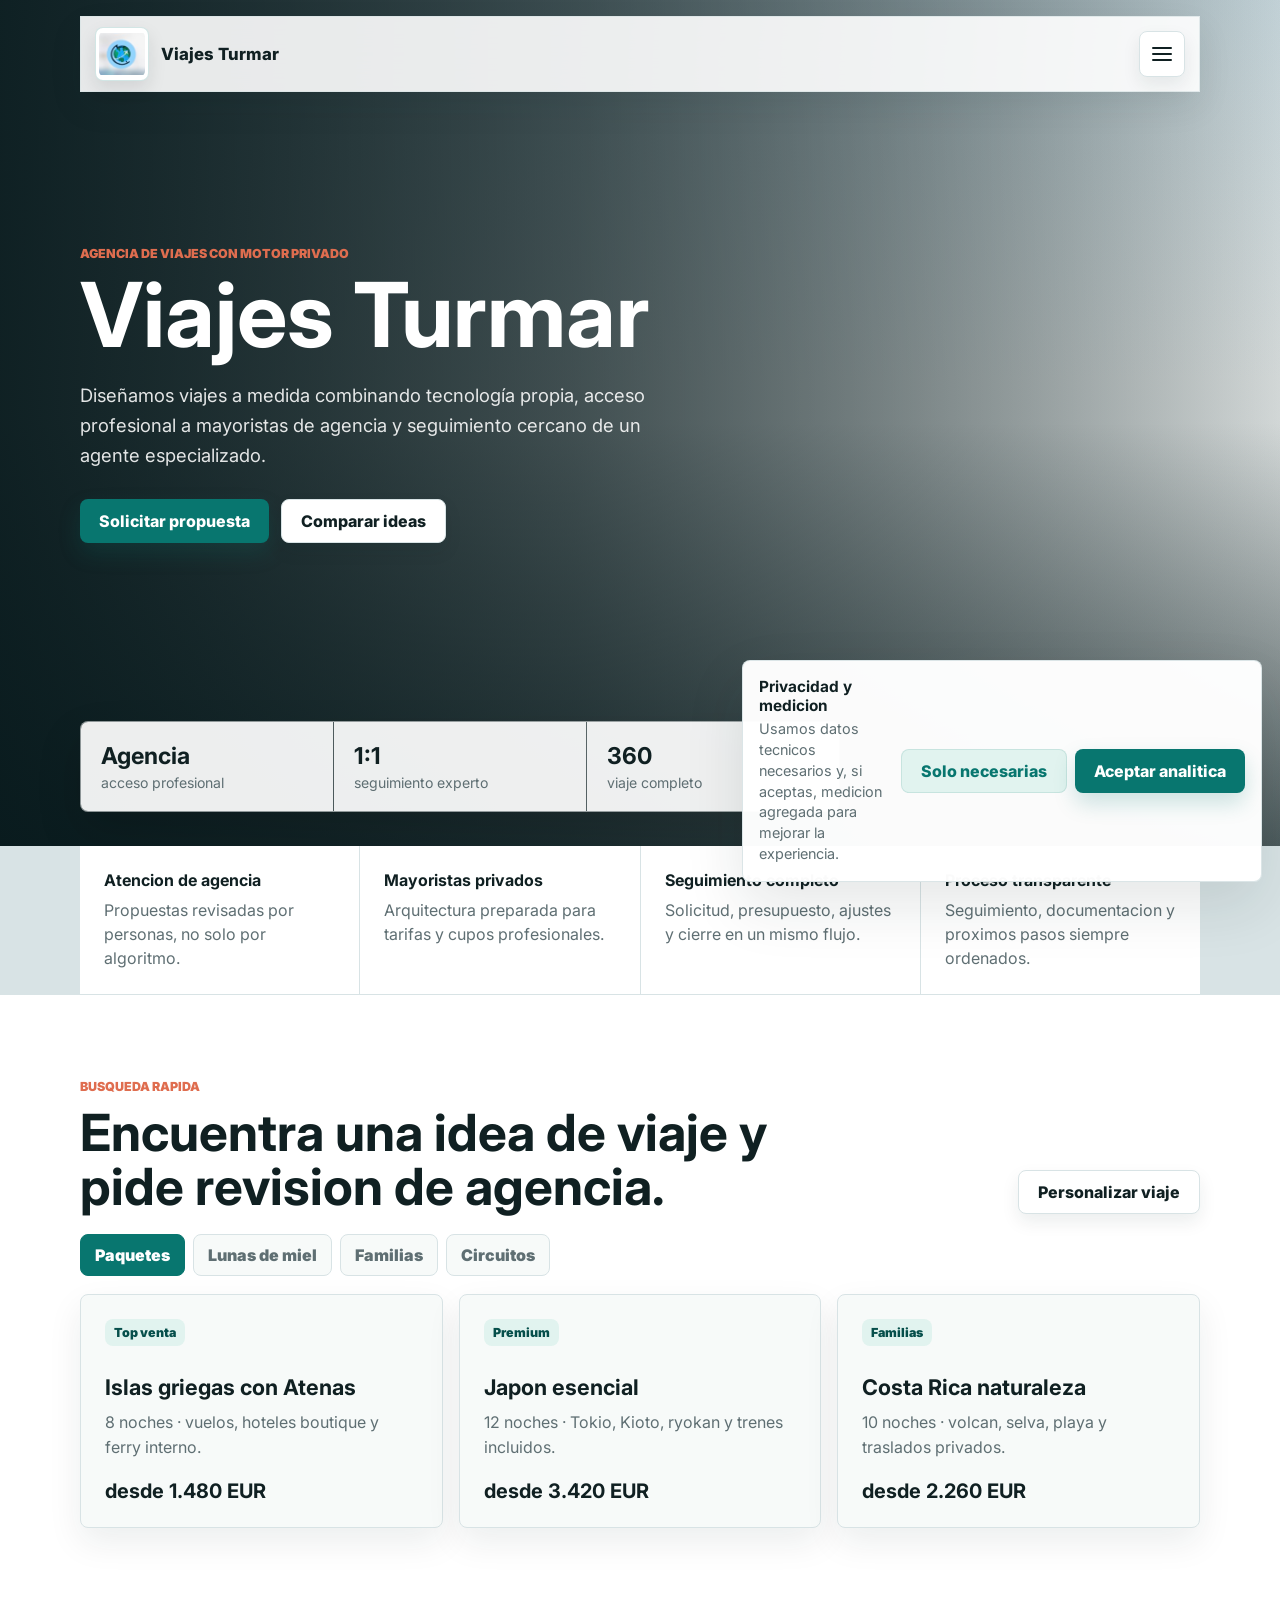
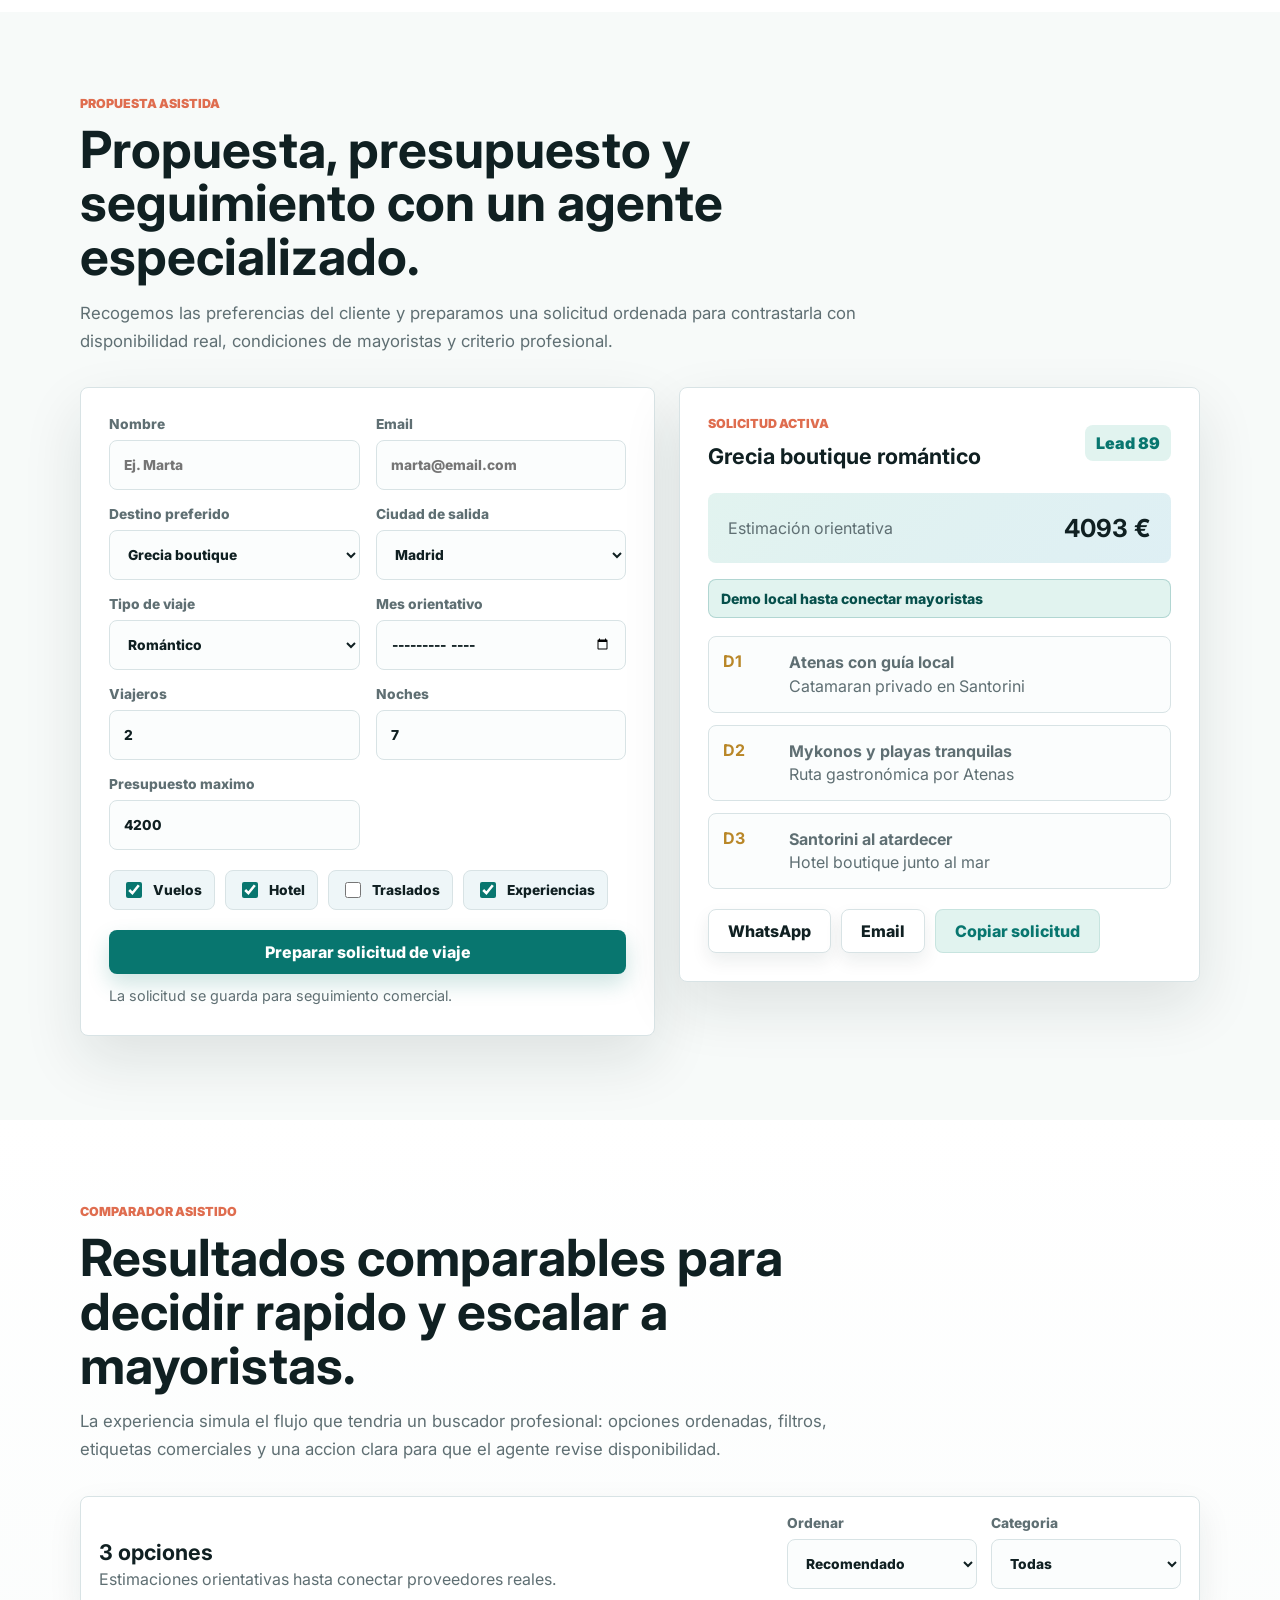
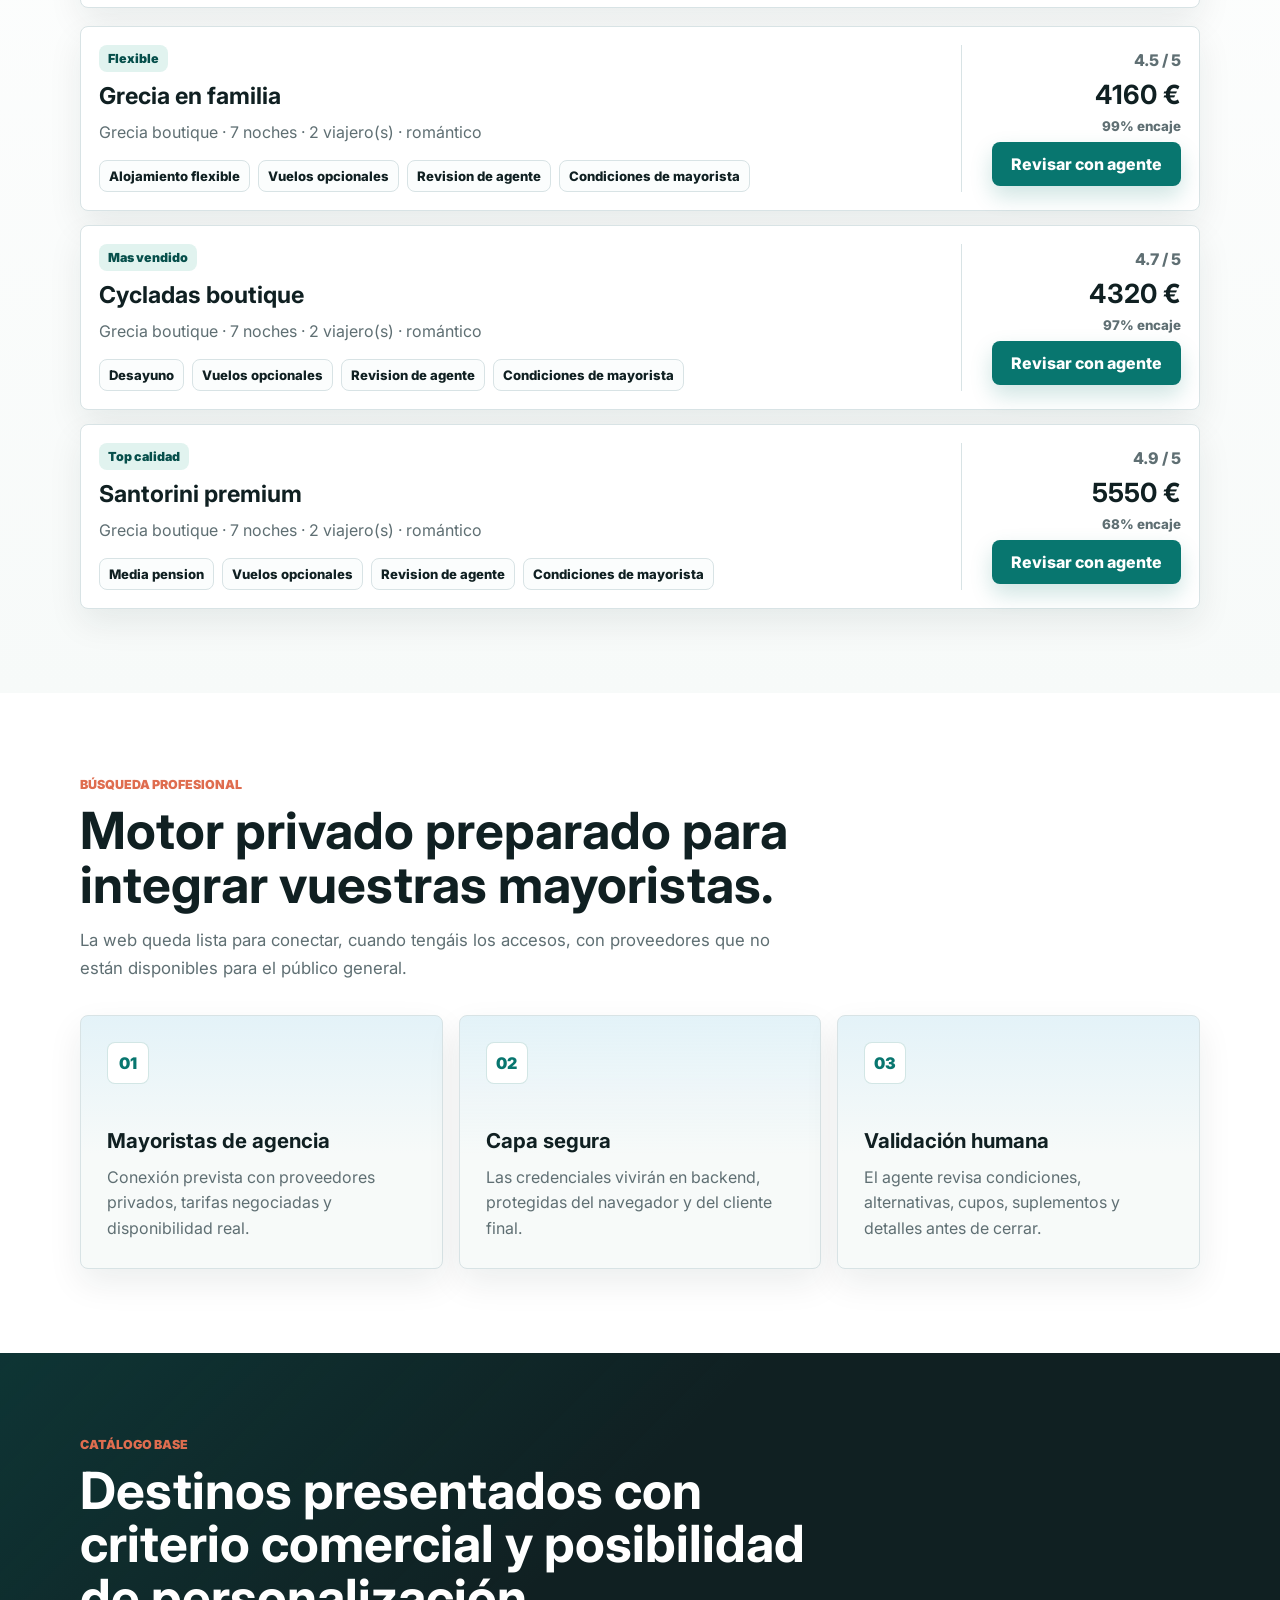
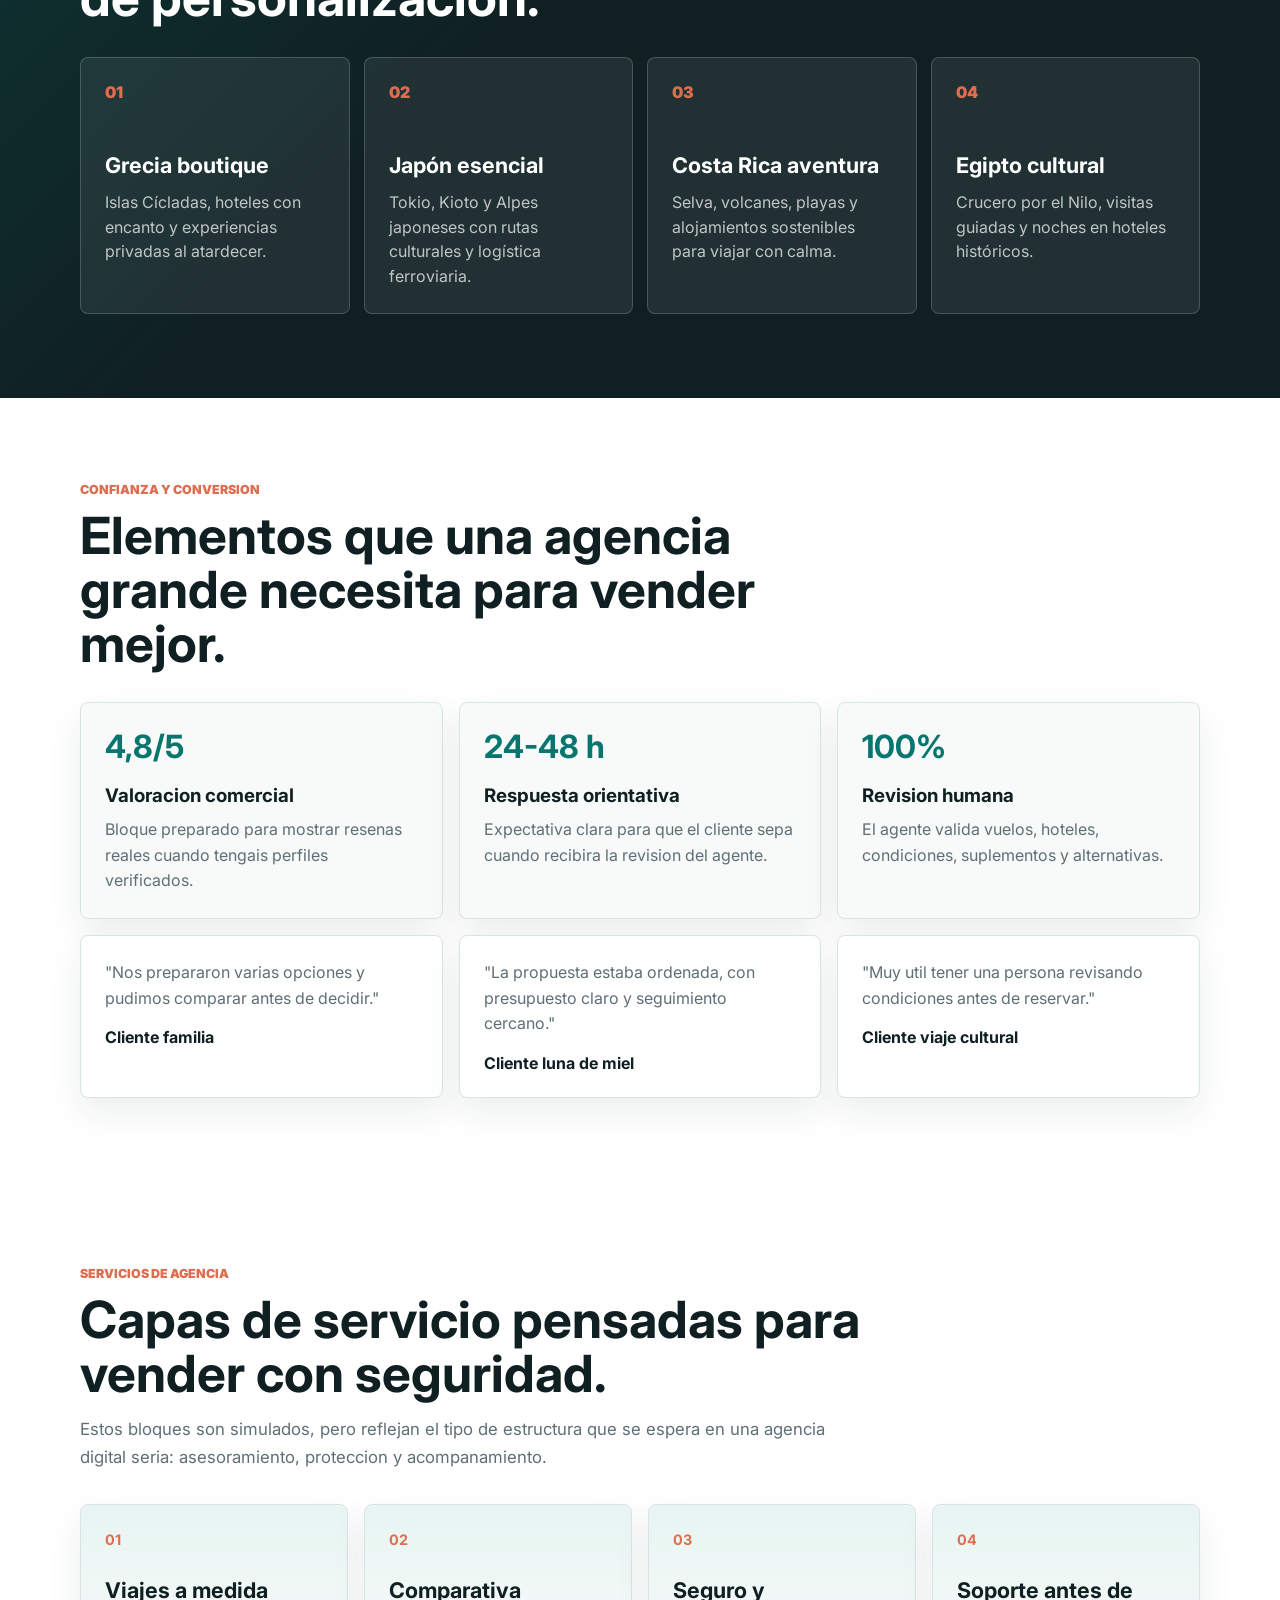
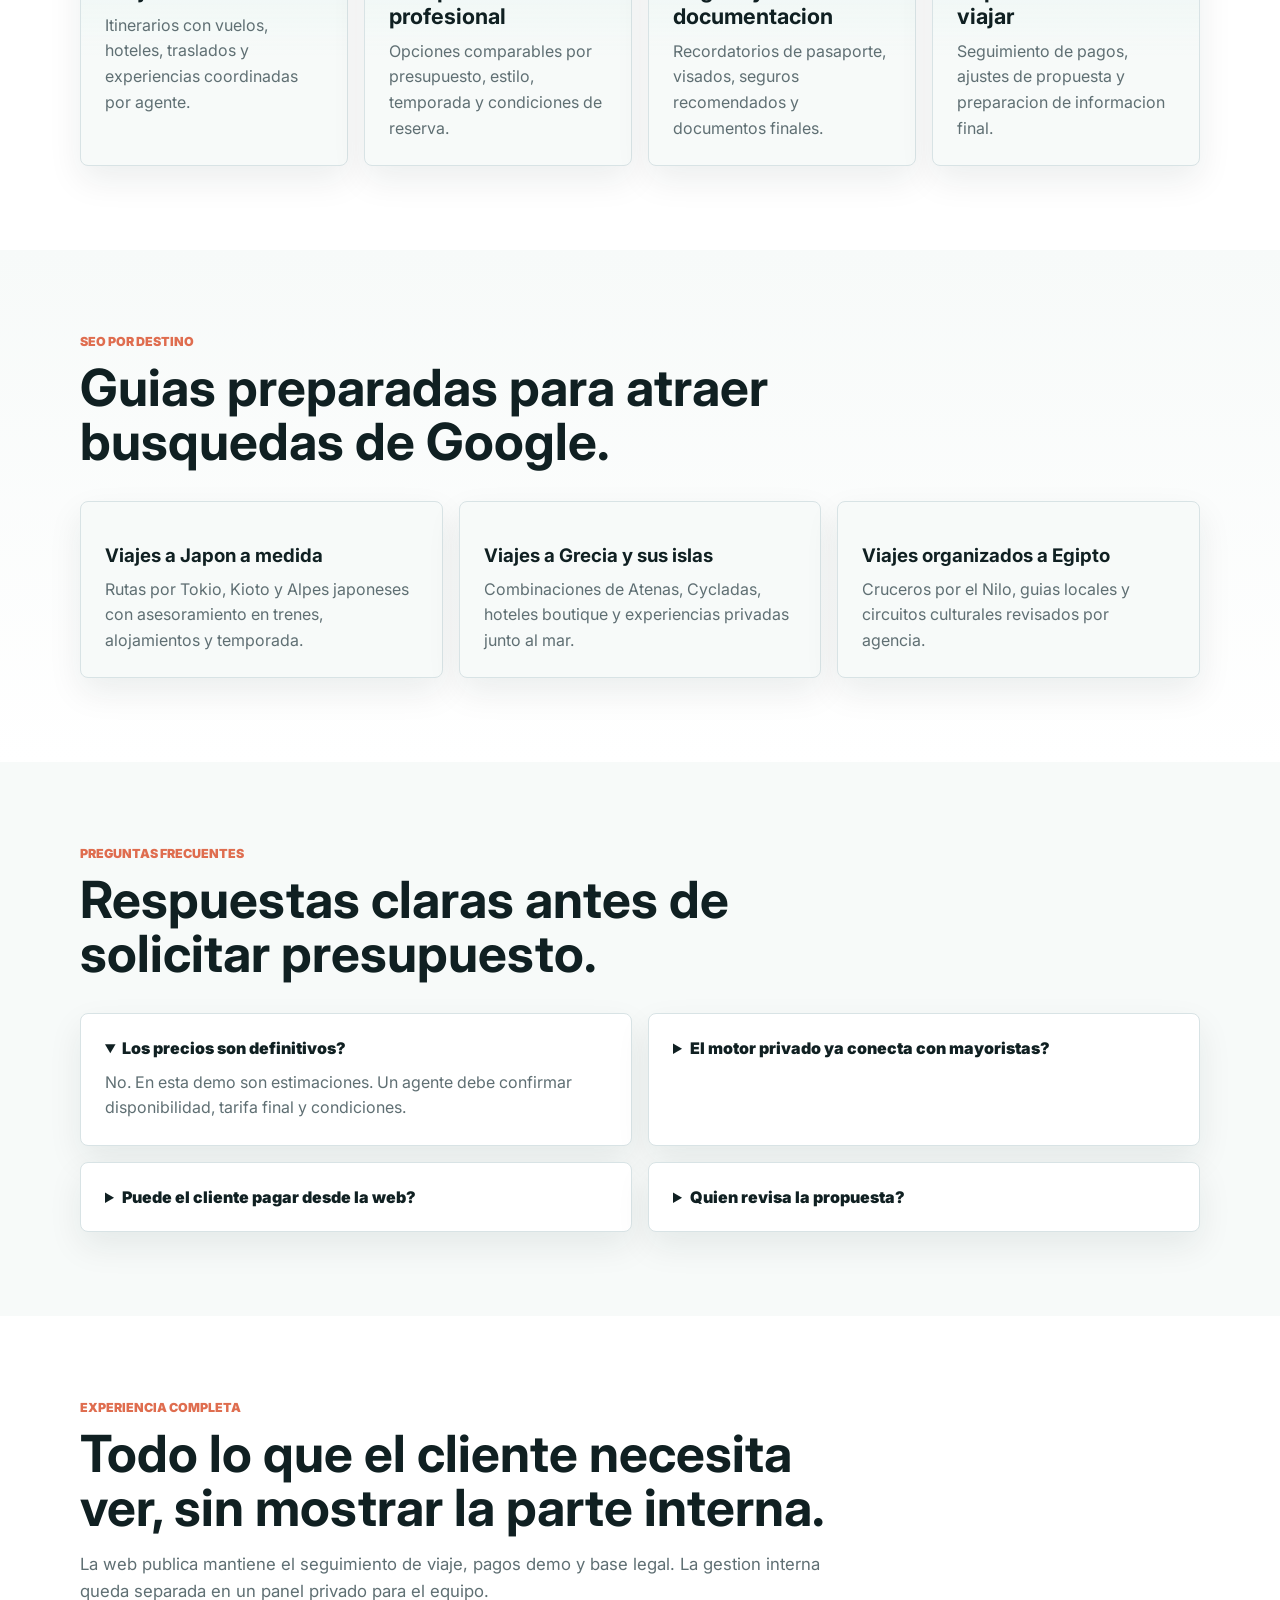
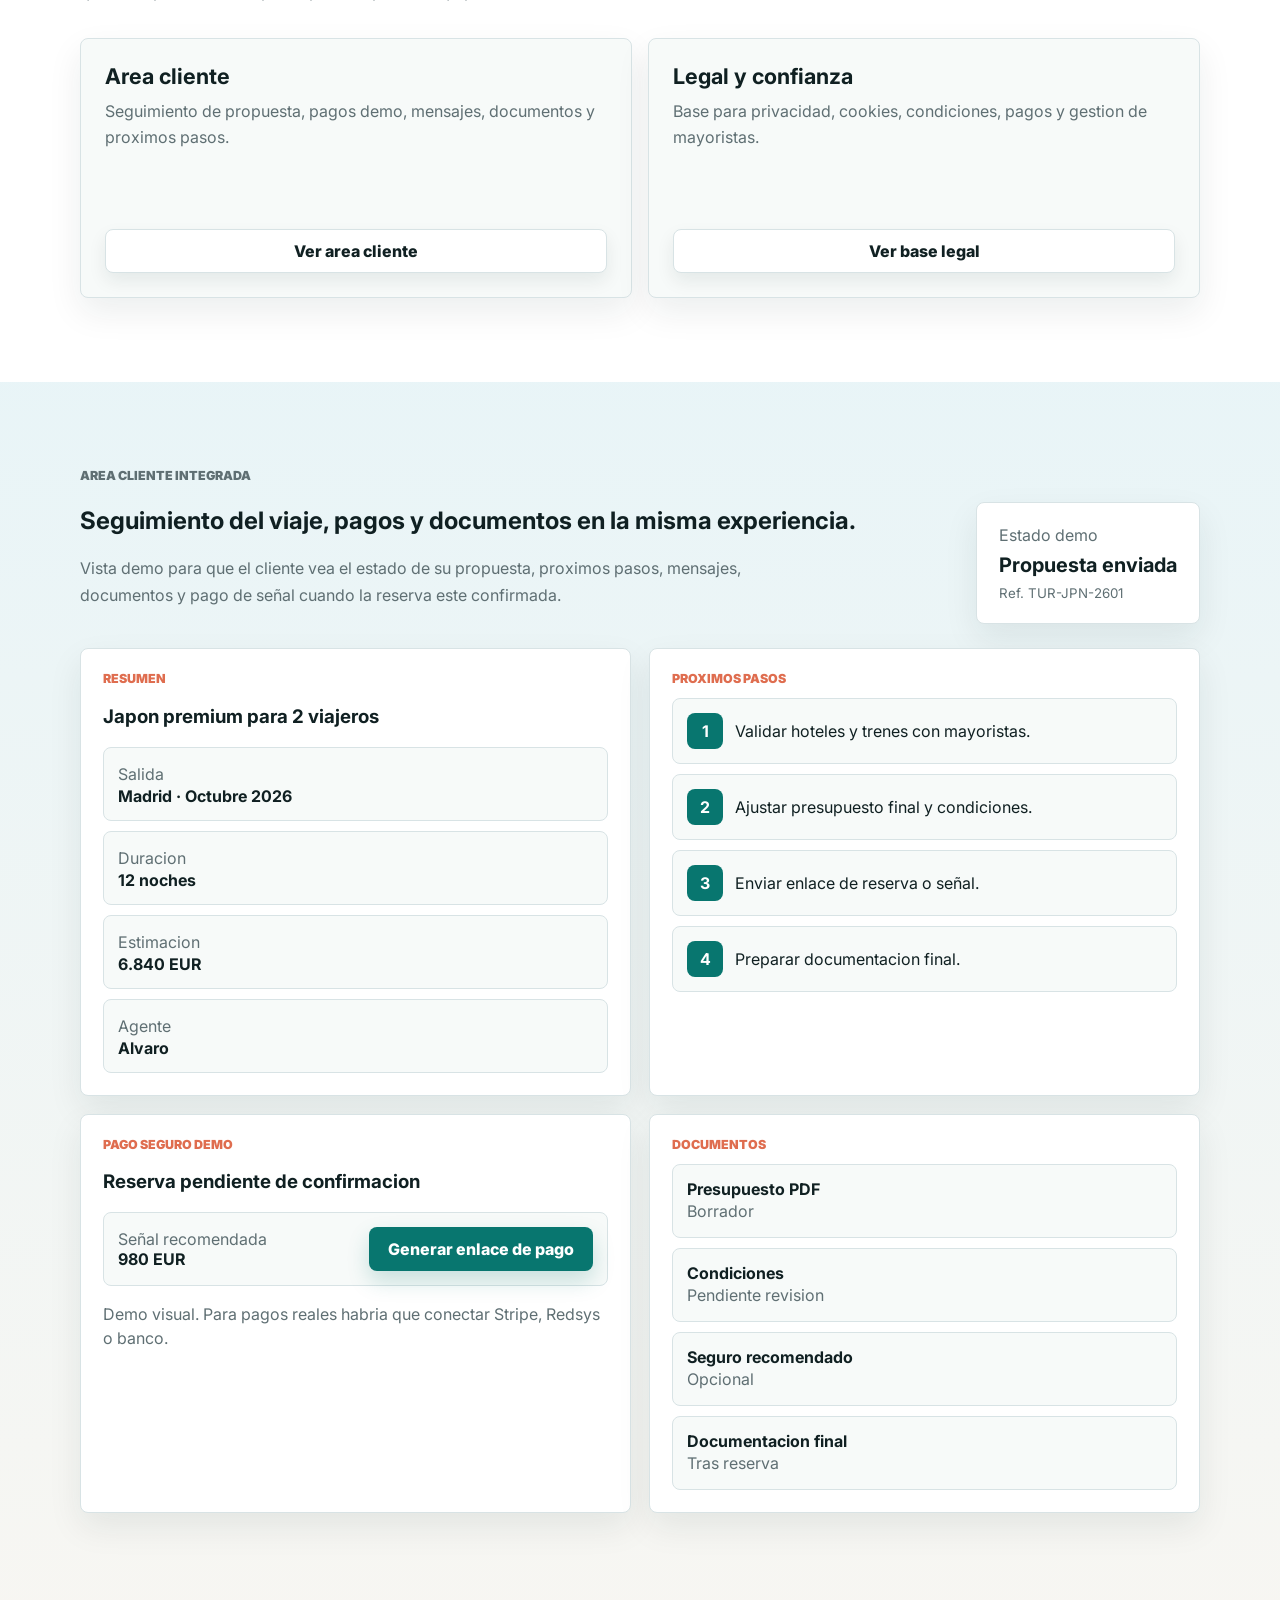
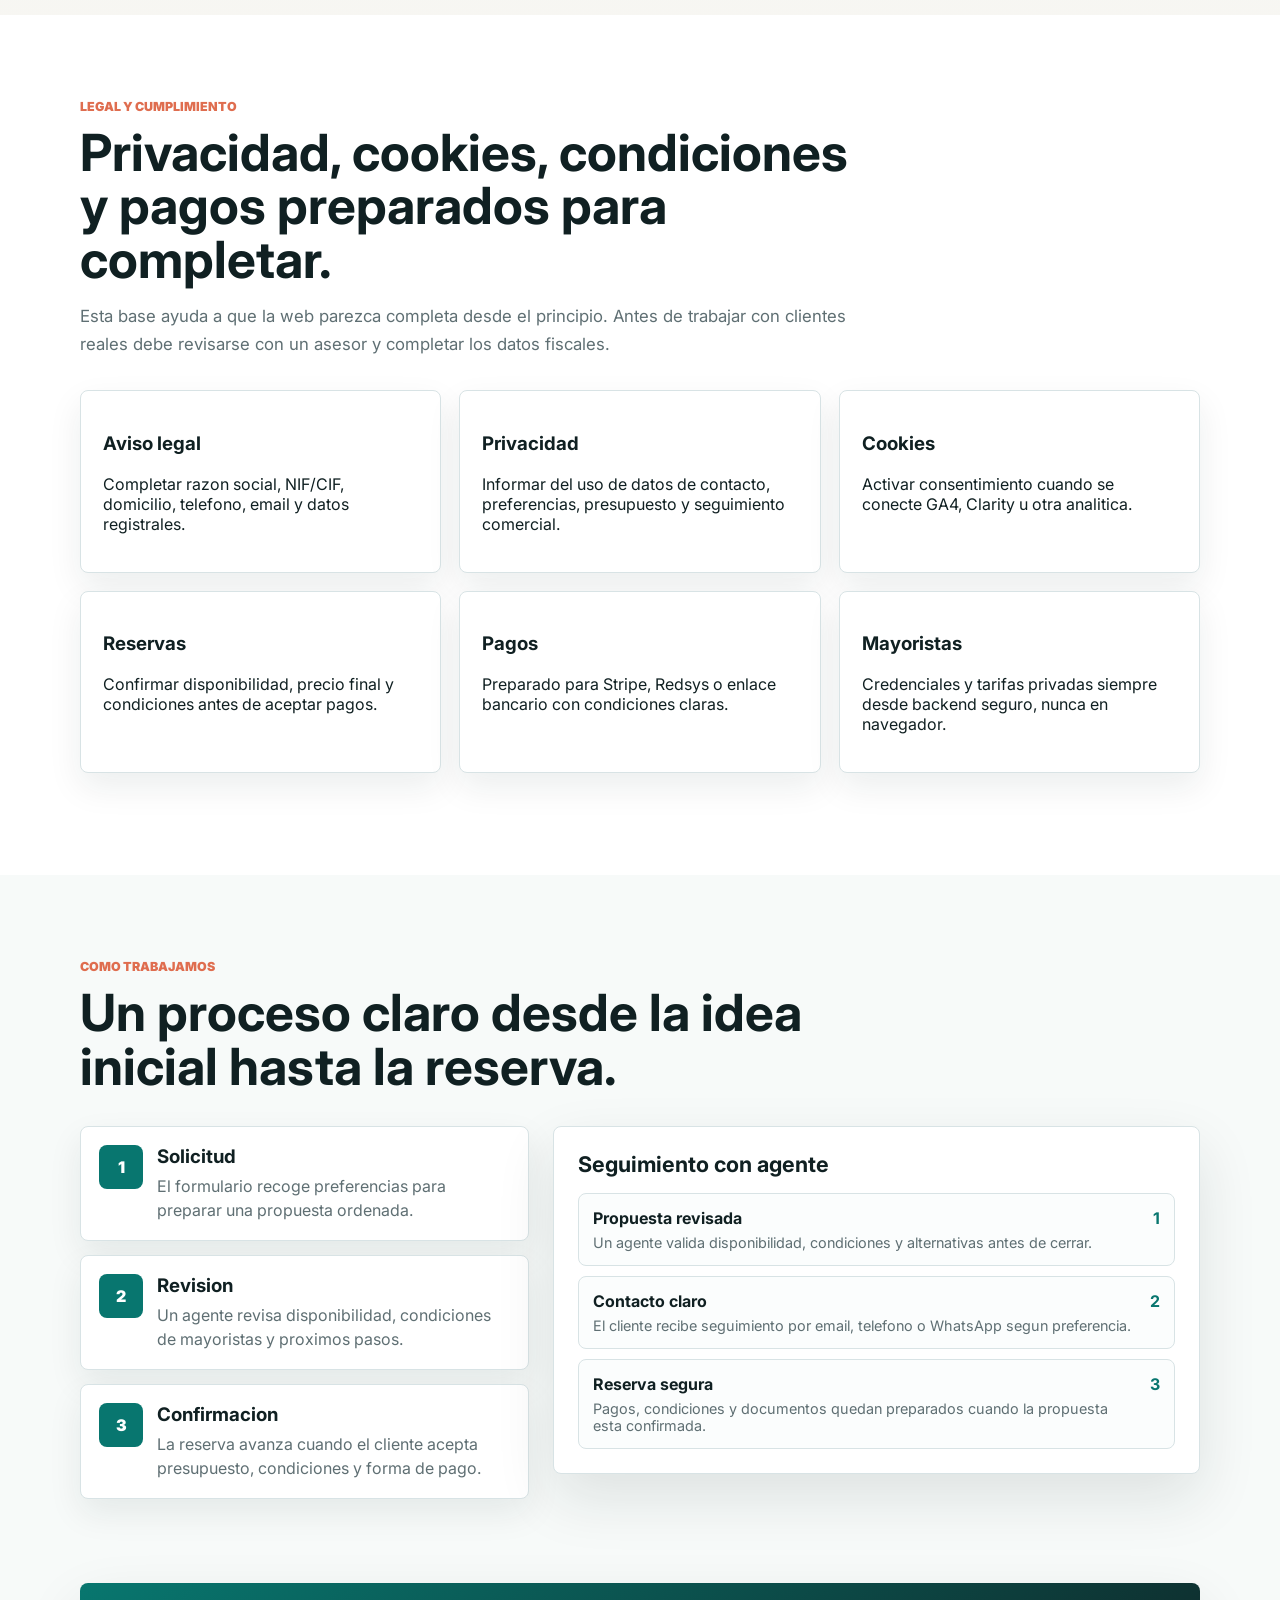
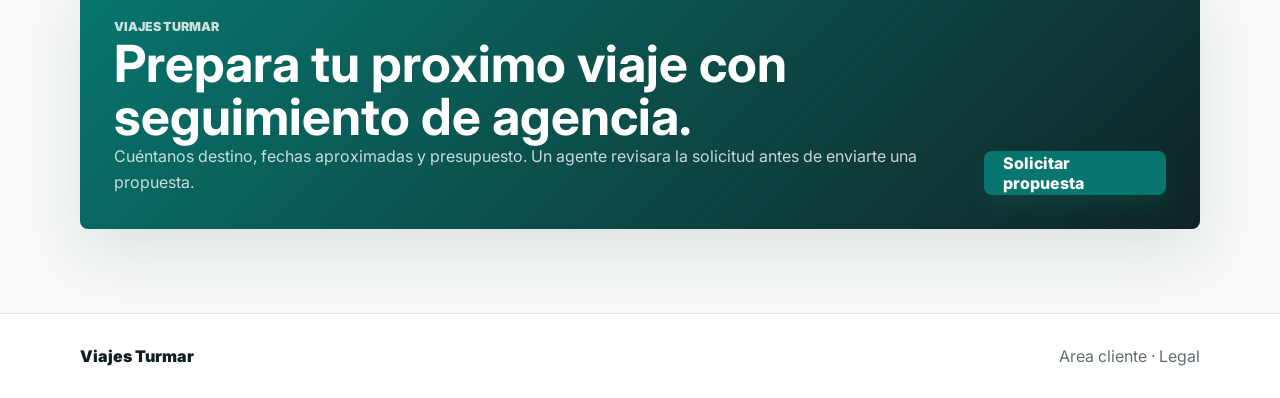
==== commit d3f617cb: "Preparar base profesional de produccion" ====
--- a/index.html
+++ b/index.html
@@ -8,6 +8,21 @@
       name="description"
       content="Agencia de viajes con motor privado para consultar mayoristas, preparar propuestas personalizadas y hacer seguimiento con agentes especializados."
     />
+    <meta name="theme-color" content="#08766f" />
+    <link rel="canonical" href="https://wewesito.github.io/viajes-turmar/" />
+    <link rel="manifest" href="site.webmanifest" />
+    <link rel="icon" href="assets/logo-viajes-turmar-small.jpg" />
+    <link rel="apple-touch-icon" href="assets/logo-viajes-turmar-small.jpg" />
+    <meta property="og:type" content="website" />
+    <meta property="og:site_name" content="Viajes Turmar" />
+    <meta property="og:title" content="Viajes Turmar | Agencia de viajes con motor privado" />
+    <meta
+      property="og:description"
+      content="Viajes a medida con acceso profesional a mayoristas privados y seguimiento de un agente especializado."
+    />
+    <meta property="og:url" content="https://wewesito.github.io/viajes-turmar/" />
+    <meta property="og:image" content="https://wewesito.github.io/viajes-turmar/assets/hero-travel-agency.png" />
+    <meta name="twitter:card" content="summary_large_image" />
     <link rel="preconnect" href="https://fonts.googleapis.com" />
     <link rel="preconnect" href="https://fonts.gstatic.com" crossorigin />
     <link
@@ -20,7 +35,20 @@
         analyticsId: "",
         analyticsEndpoint: "",
         leadEndpoint: "",
+        searchEndpoint: "",
       };
+    </script>
+    <script type="application/ld+json">
+      {
+        "@context": "https://schema.org",
+        "@type": "TravelAgency",
+        "name": "Viajes Turmar",
+        "url": "https://wewesito.github.io/viajes-turmar/",
+        "logo": "https://wewesito.github.io/viajes-turmar/assets/logo-viajes-turmar-small.jpg",
+        "description": "Agencia de viajes con motor privado, propuestas personalizadas y seguimiento de agentes especializados.",
+        "areaServed": ["Espana", "Europa", "Internacional"],
+        "sameAs": []
+      }
     </script>
   </head>
   <body>
@@ -669,6 +697,17 @@
       </span>
     </footer>
 
+    <div class="cookie-banner" id="cookieBanner" role="region" aria-label="Preferencias de cookies">
+      <div>
+        <strong>Privacidad y medicion</strong>
+        <p>Usamos datos tecnicos necesarios y, si aceptas, medicion agregada para mejorar la experiencia.</p>
+      </div>
+      <div class="cookie-actions">
+        <button class="button ghost" id="rejectAnalytics" type="button">Solo necesarias</button>
+        <button class="button primary" id="acceptAnalytics" type="button">Aceptar analitica</button>
+      </div>
+    </div>
+
     <script src="script.js"></script>
   </body>
 </html>
--- a/styles.css
+++ b/styles.css
@@ -1095,6 +1095,46 @@
 .footer span:first-child {
   color: var(--ink);
   font-weight: 900;
+}
+
+.cookie-banner {
+  position: fixed;
+  z-index: 20;
+  right: 18px;
+  bottom: 18px;
+  width: min(520px, calc(100% - 36px));
+  display: none;
+  align-items: center;
+  justify-content: space-between;
+  gap: 18px;
+  padding: 16px;
+  border: 1px solid rgba(216, 227, 229, 0.92);
+  border-radius: 8px;
+  background: rgba(255, 255, 255, 0.98);
+  box-shadow: var(--shadow);
+}
+
+.cookie-banner.is-visible {
+  display: flex;
+}
+
+.cookie-banner strong {
+  display: block;
+  margin-bottom: 4px;
+  font-size: 0.96rem;
+}
+
+.cookie-banner p {
+  margin: 0;
+  color: var(--muted);
+  font-size: 0.9rem;
+  line-height: 1.45;
+}
+
+.cookie-actions {
+  display: flex;
+  flex: 0 0 auto;
+  gap: 8px;
 }
 
 .admin-page {
@@ -1808,11 +1848,21 @@
   .proposal-header,
   .price-line,
   .crm-header,
+  .cookie-banner,
+  .cookie-actions,
   .footer {
     align-items: flex-start;
     flex-direction: column;
   }
 
+  .cookie-actions {
+    width: 100%;
+  }
+
+  .cookie-actions .button {
+    width: 100%;
+  }
+
   .final-cta {
     margin-bottom: 62px;
     padding: 24px;
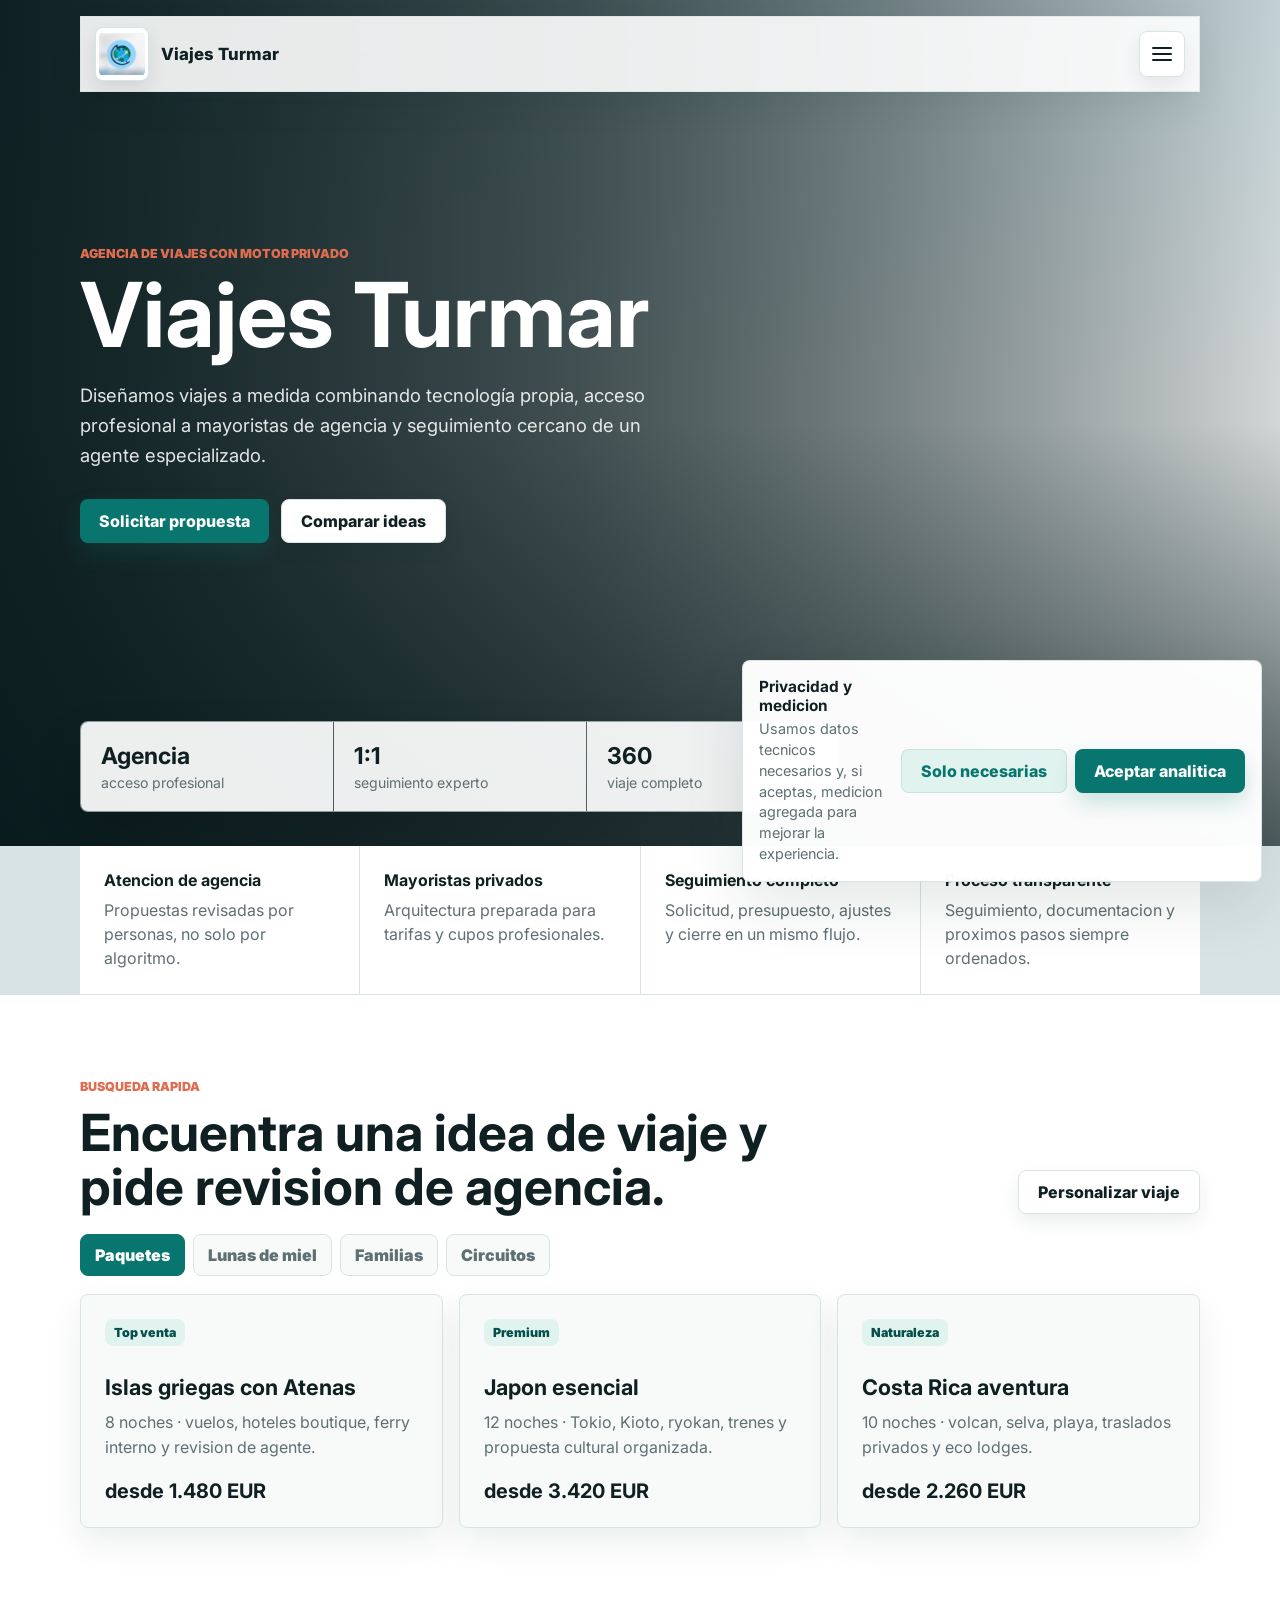
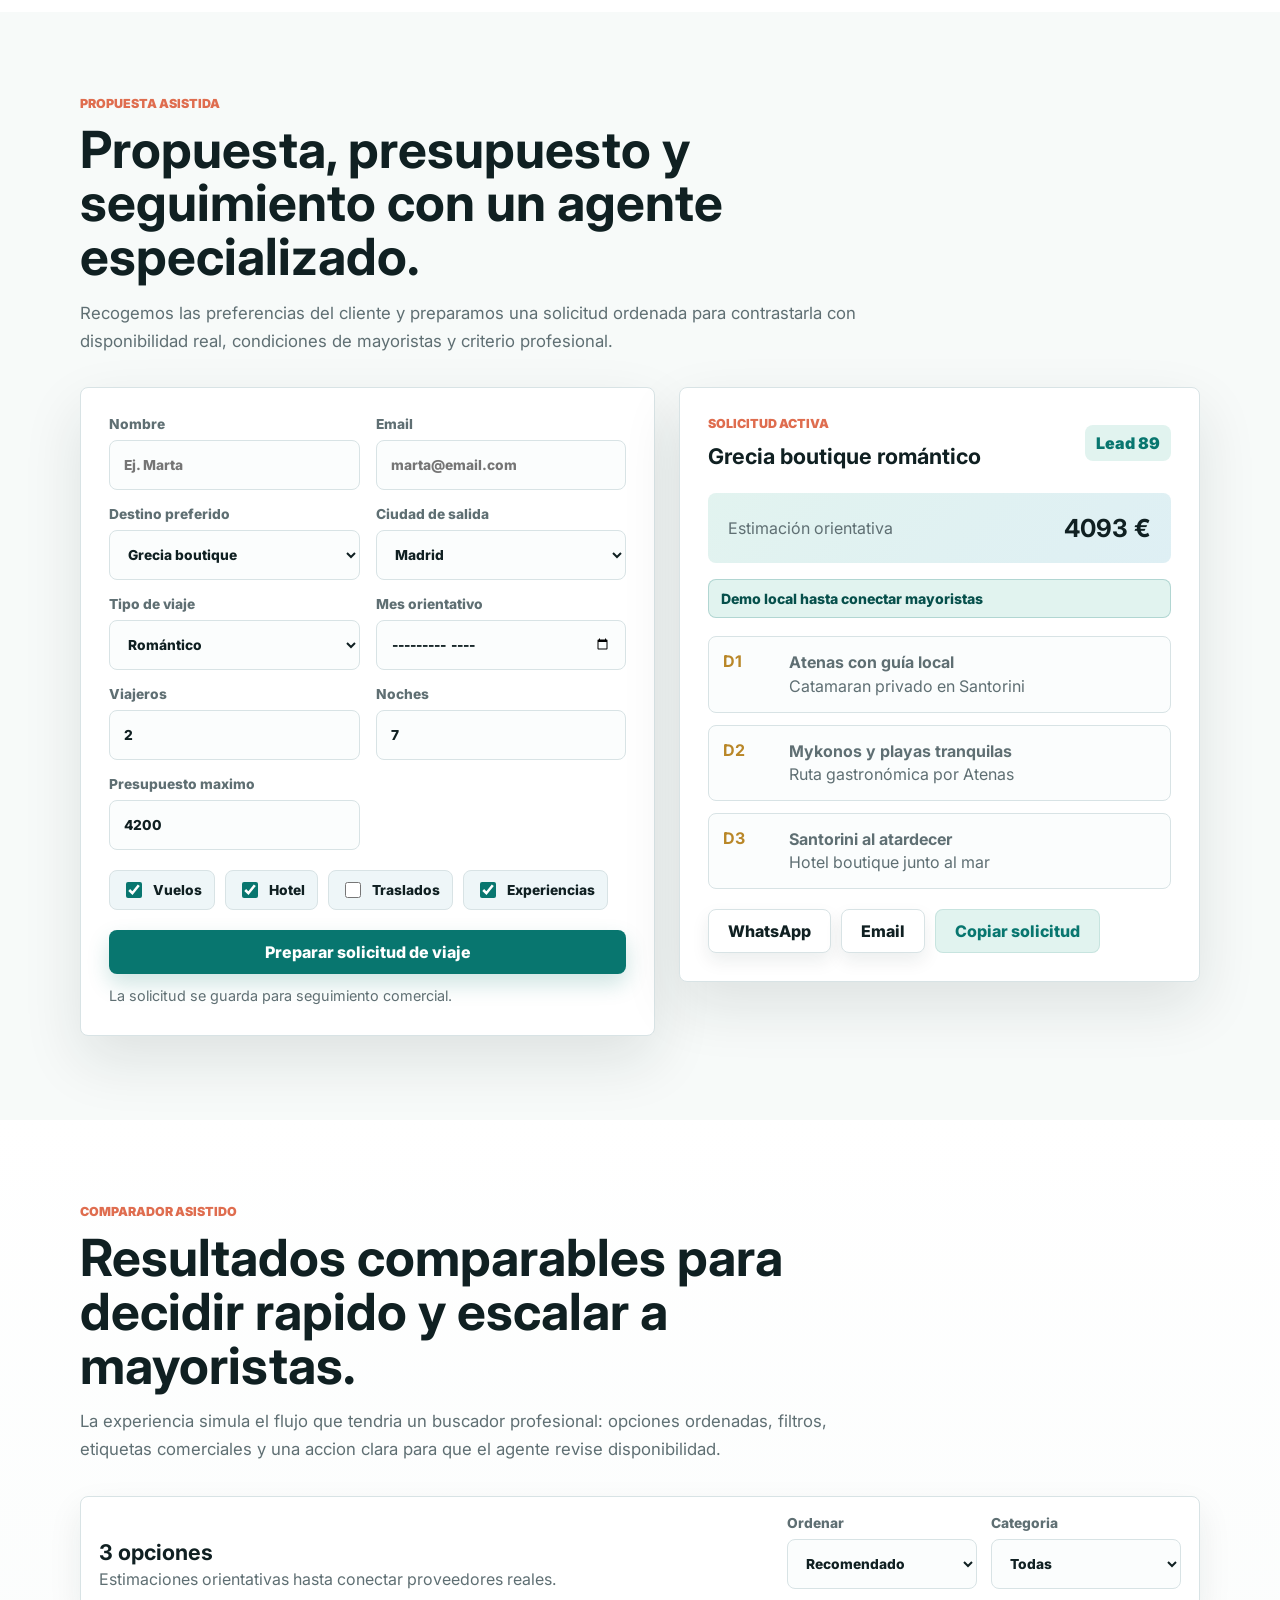
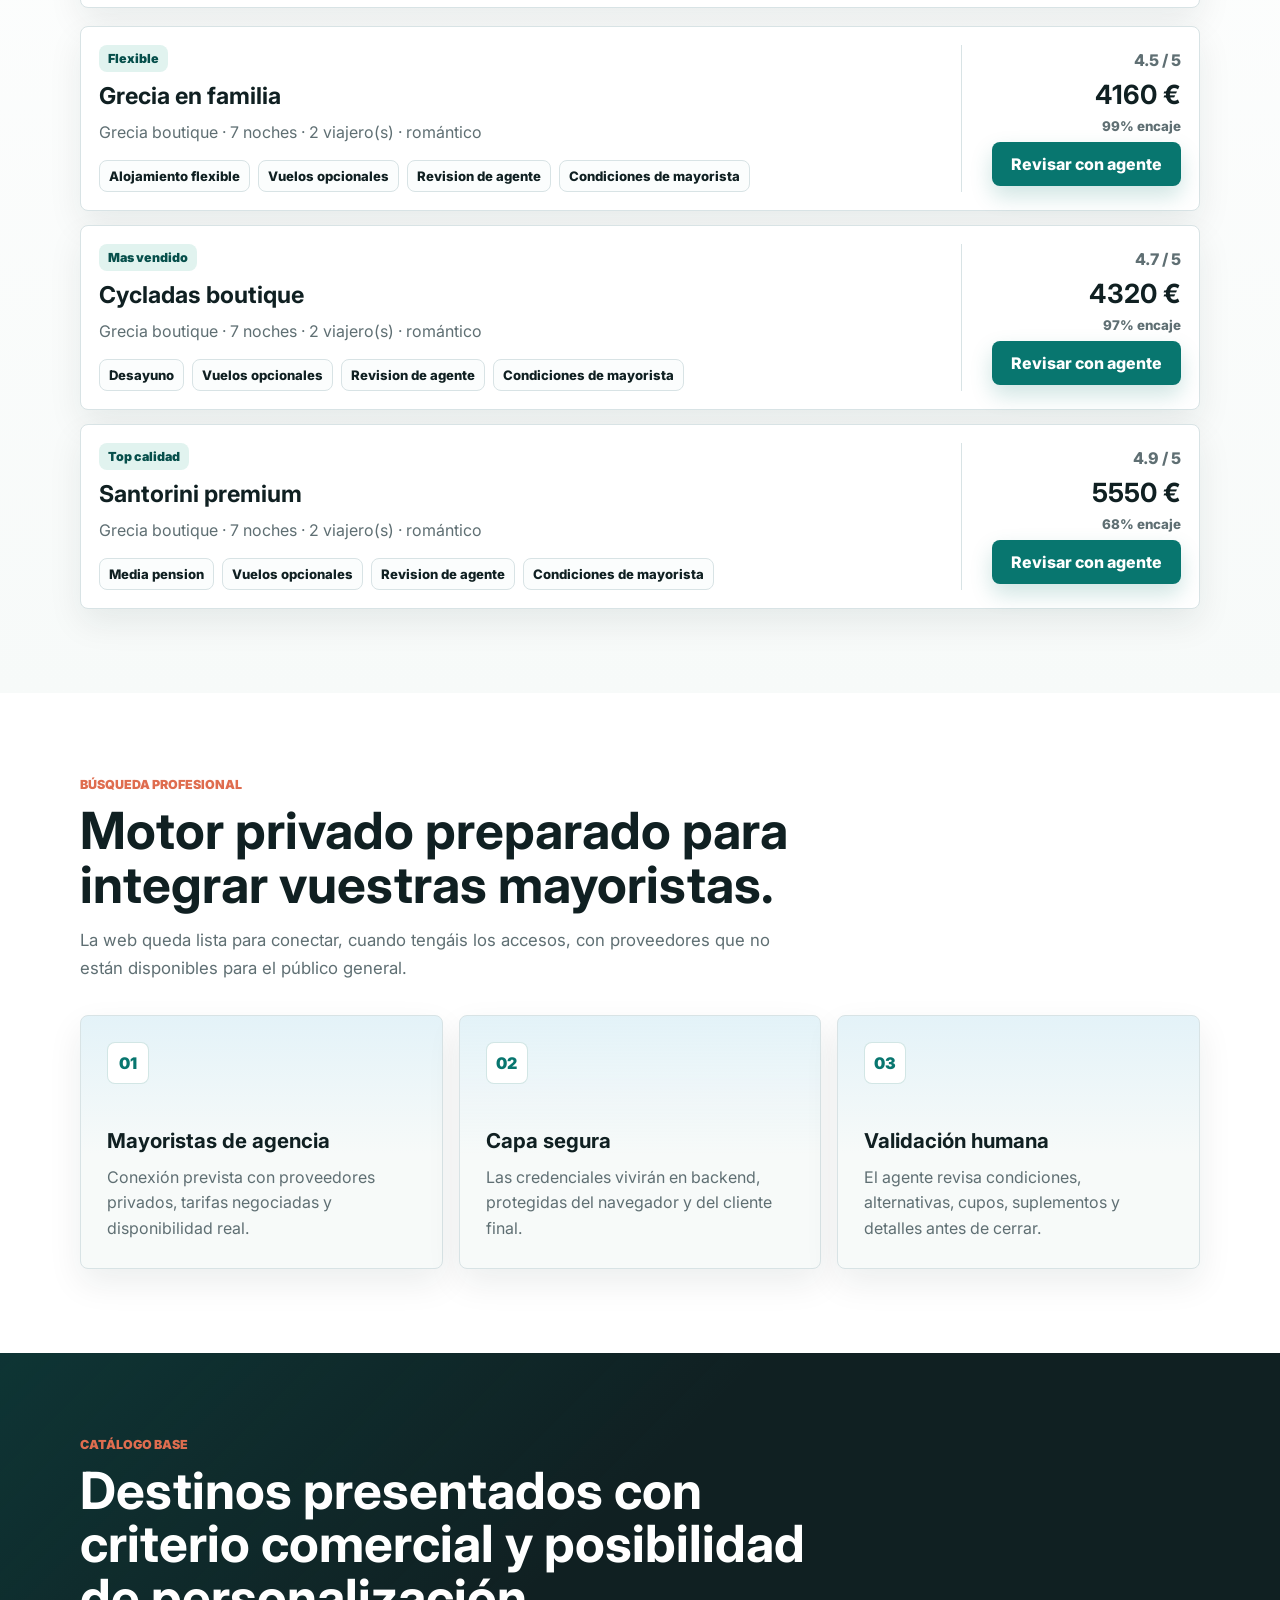
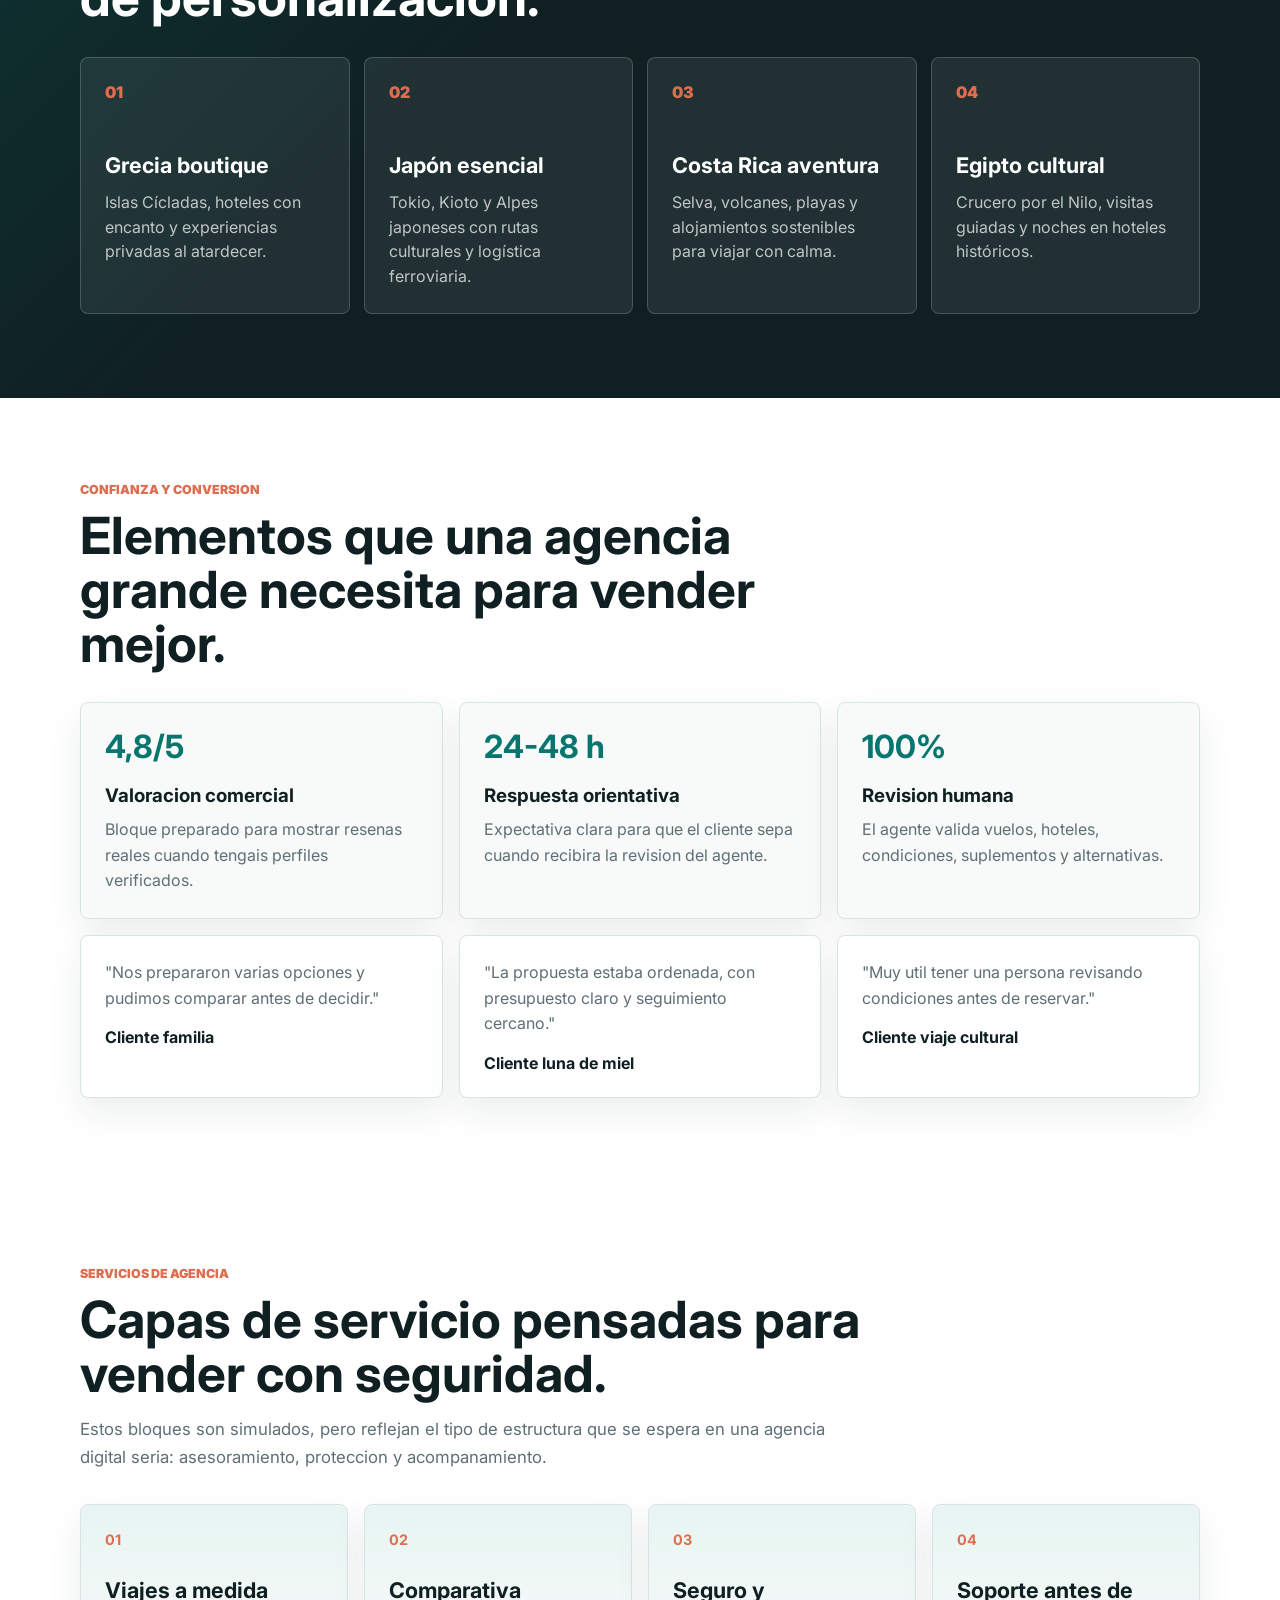
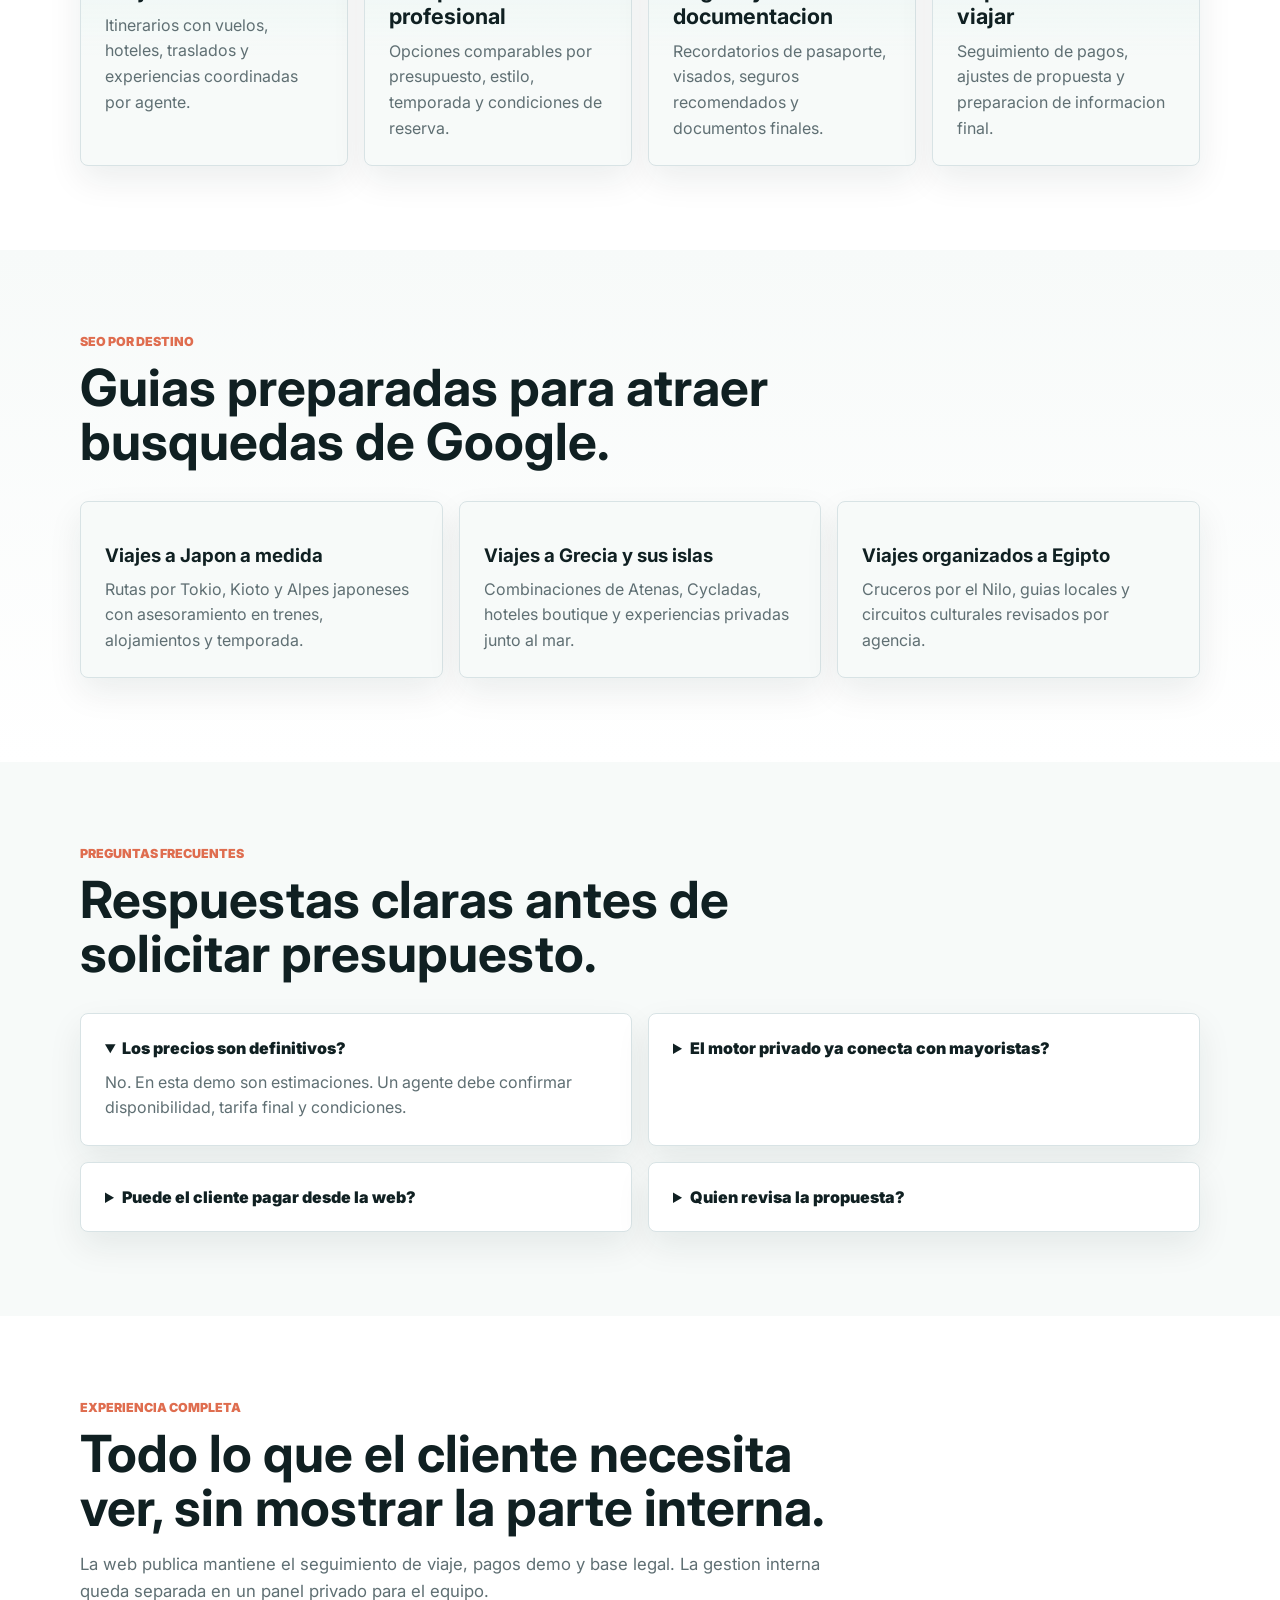
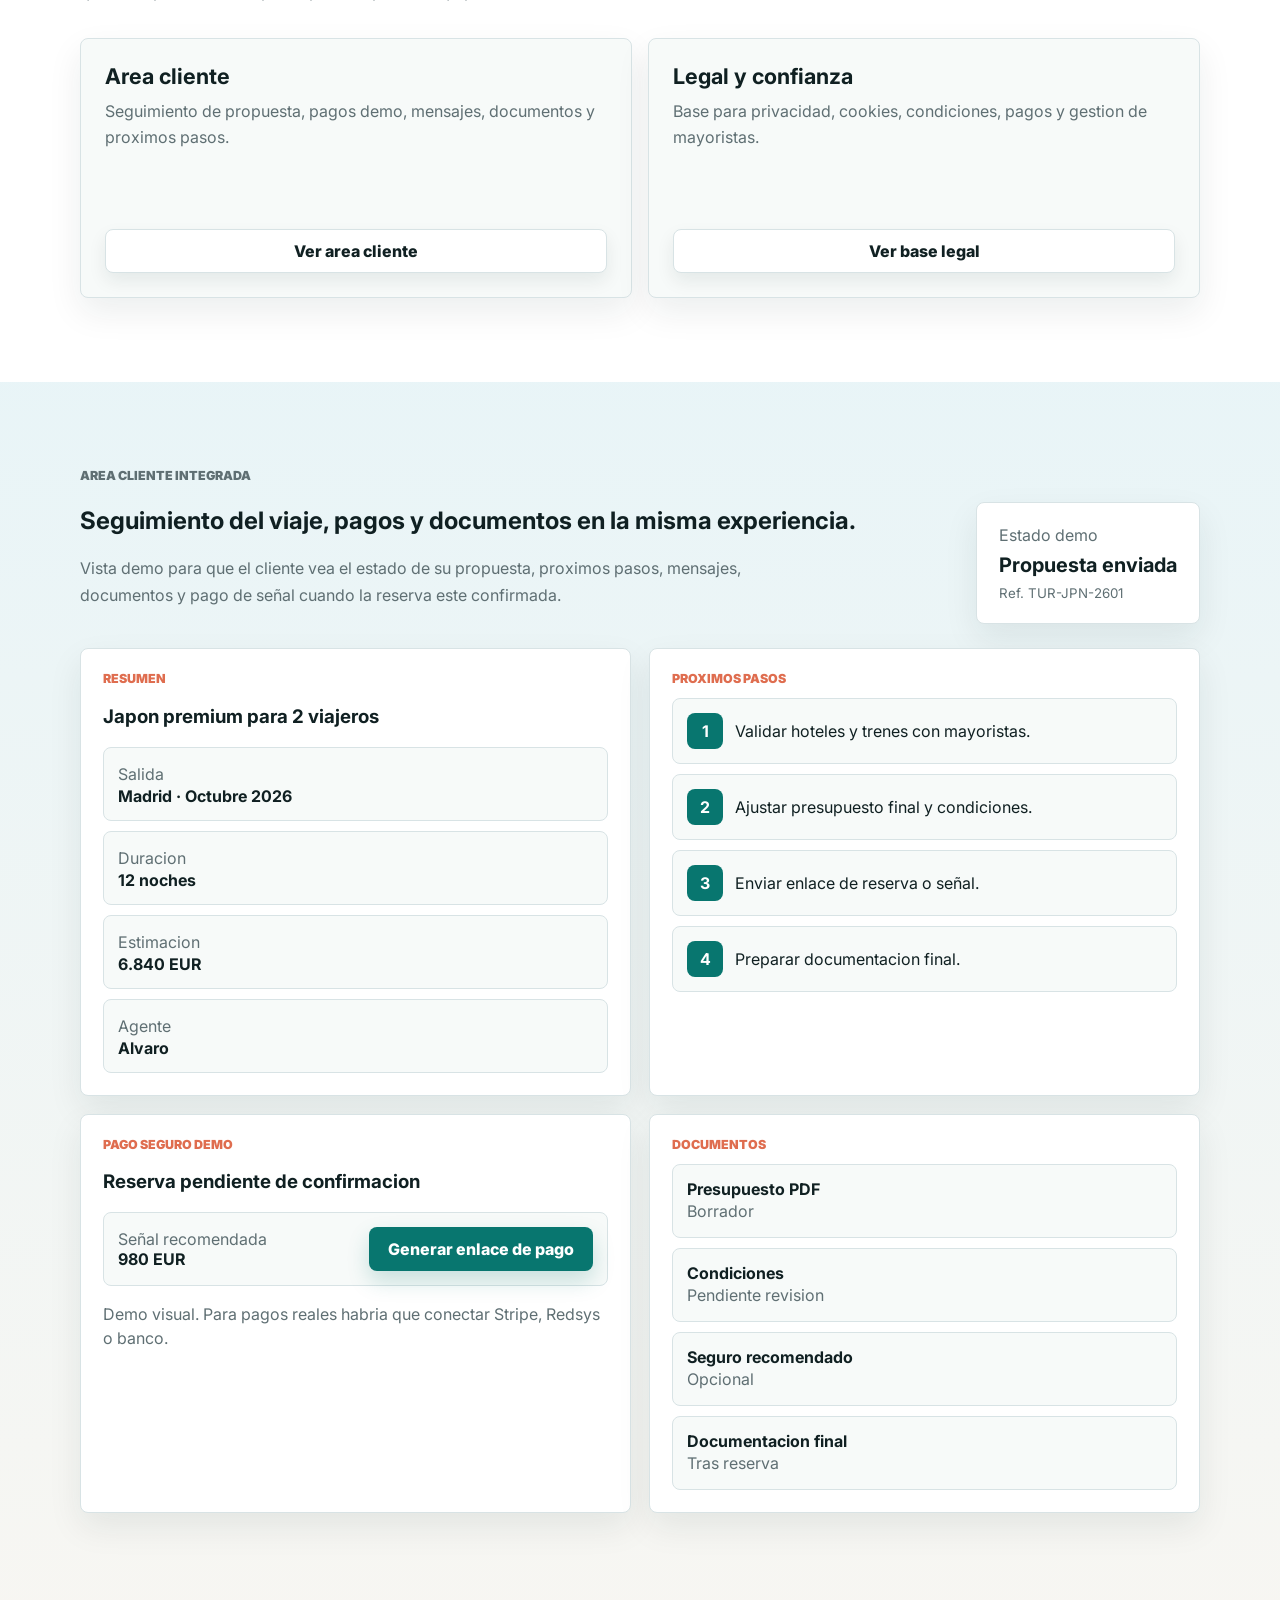
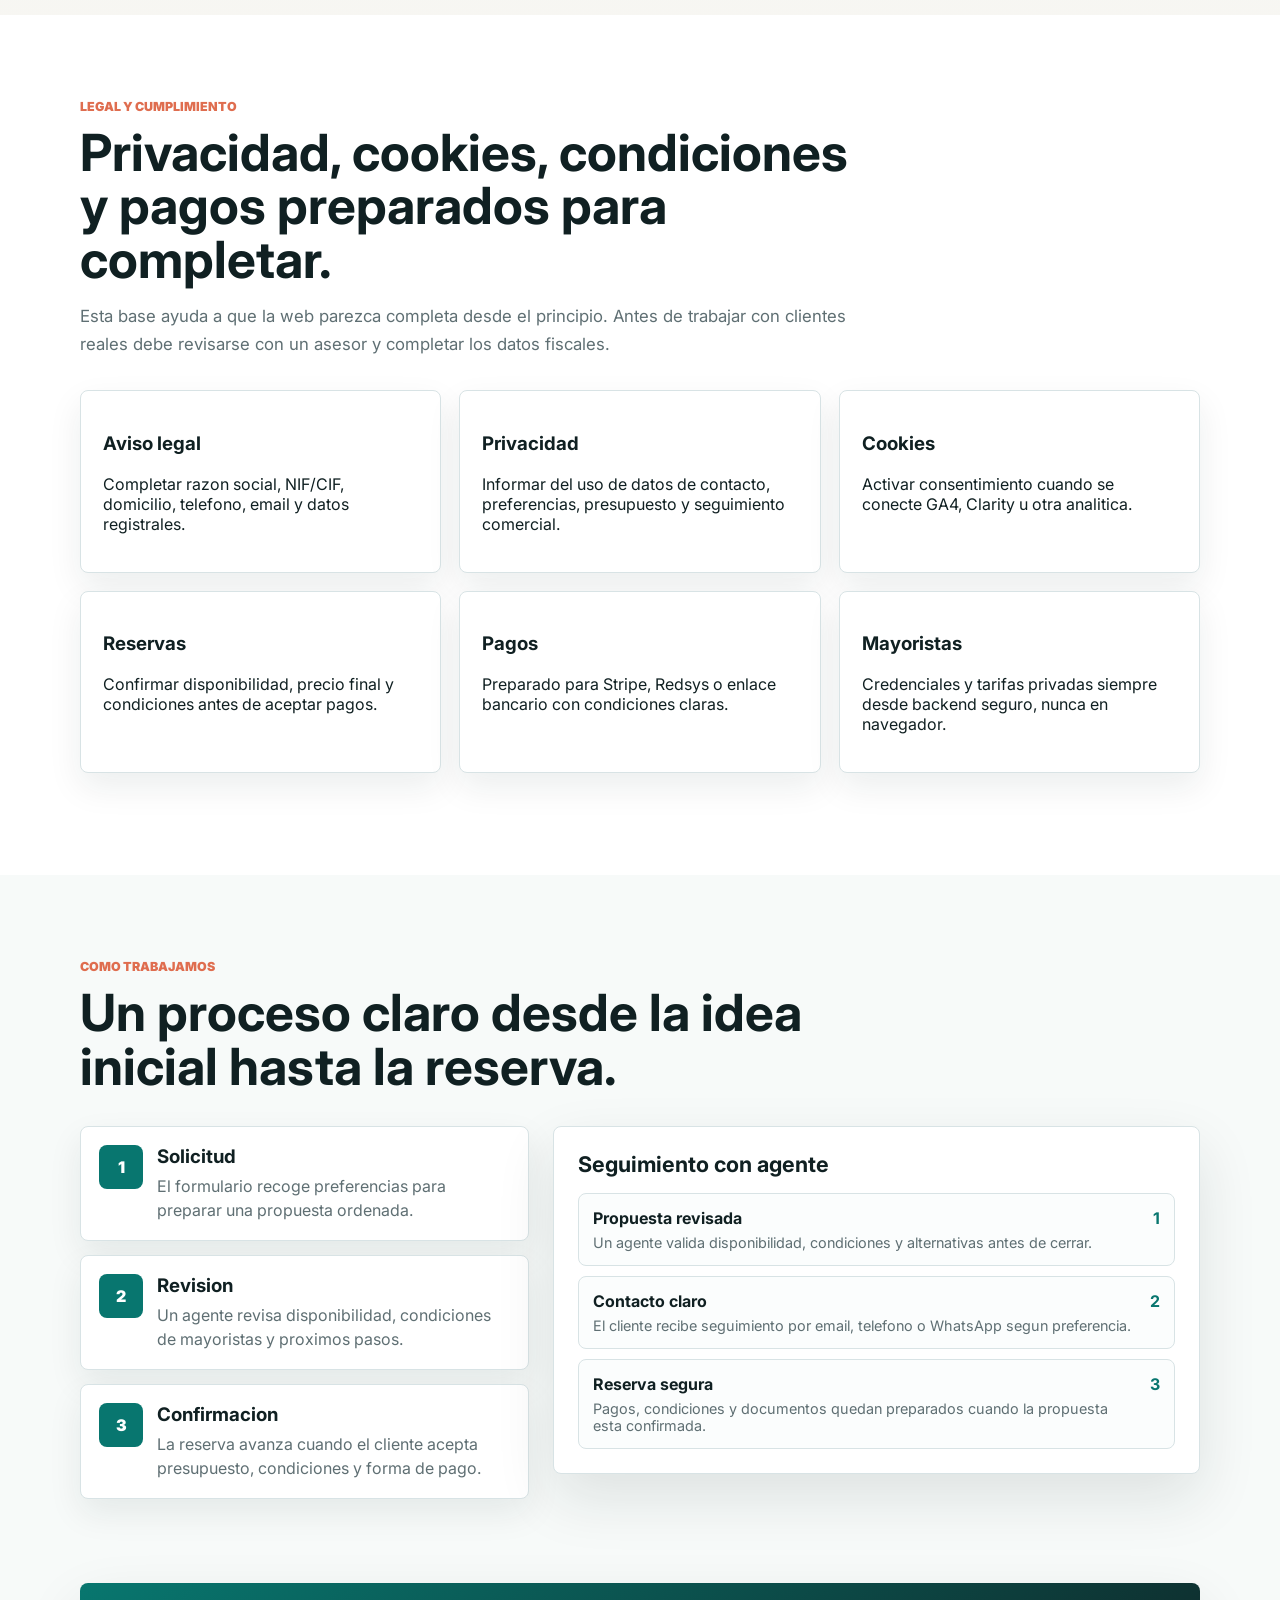
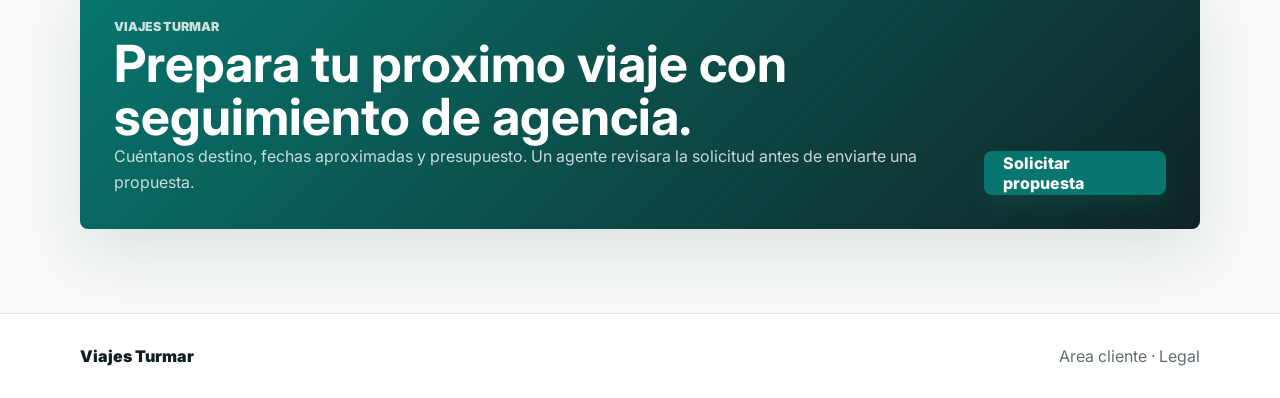
==== commit f21805e4: "Corregir desplegable del menu" ====
--- a/index.html
+++ b/index.html
@@ -73,7 +73,7 @@
           <span></span>
         </button>
       </div>
-      <nav class="menu-panel" id="siteMenu" aria-label="Secciones de la web">
+      <nav class="menu-panel" id="siteMenu" aria-label="Secciones de la web" hidden>
         <a href="#inicio">Inicio</a>
         <a href="#automatizador">Solicitar propuesta</a>
         <a href="#comparador">Comparador</a>
--- a/styles.css
+++ b/styles.css
@@ -45,7 +45,7 @@
 
 .topbar {
   position: fixed;
-  z-index: 10;
+  z-index: 1000;
   top: 16px;
   left: 50%;
   transform: translateX(-50%);
@@ -117,6 +117,7 @@
 
 .menu-toggle {
   position: relative;
+  z-index: 1002;
   display: inline-flex;
   flex-direction: column;
   align-items: center;
@@ -159,6 +160,7 @@
   position: absolute;
   top: calc(100% + 10px);
   right: 0;
+  z-index: 1001;
   width: min(360px, calc(100vw - 32px));
   display: grid;
   gap: 6px;
@@ -175,7 +177,12 @@
     transform 0.18s ease;
 }
 
+.menu-panel[hidden] {
+  display: none;
+}
+
 .menu-panel.is-open {
+  display: grid;
   opacity: 1;
   pointer-events: auto;
   transform: translateY(0);
@@ -1806,6 +1813,13 @@
     width: calc(100% - 20px);
   }
 
+  .menu-panel {
+    right: 0;
+    width: calc(100vw - 20px);
+    max-height: calc(100vh - 96px);
+    overflow: auto;
+  }
+
   .brand span:last-child {
     display: none;
   }
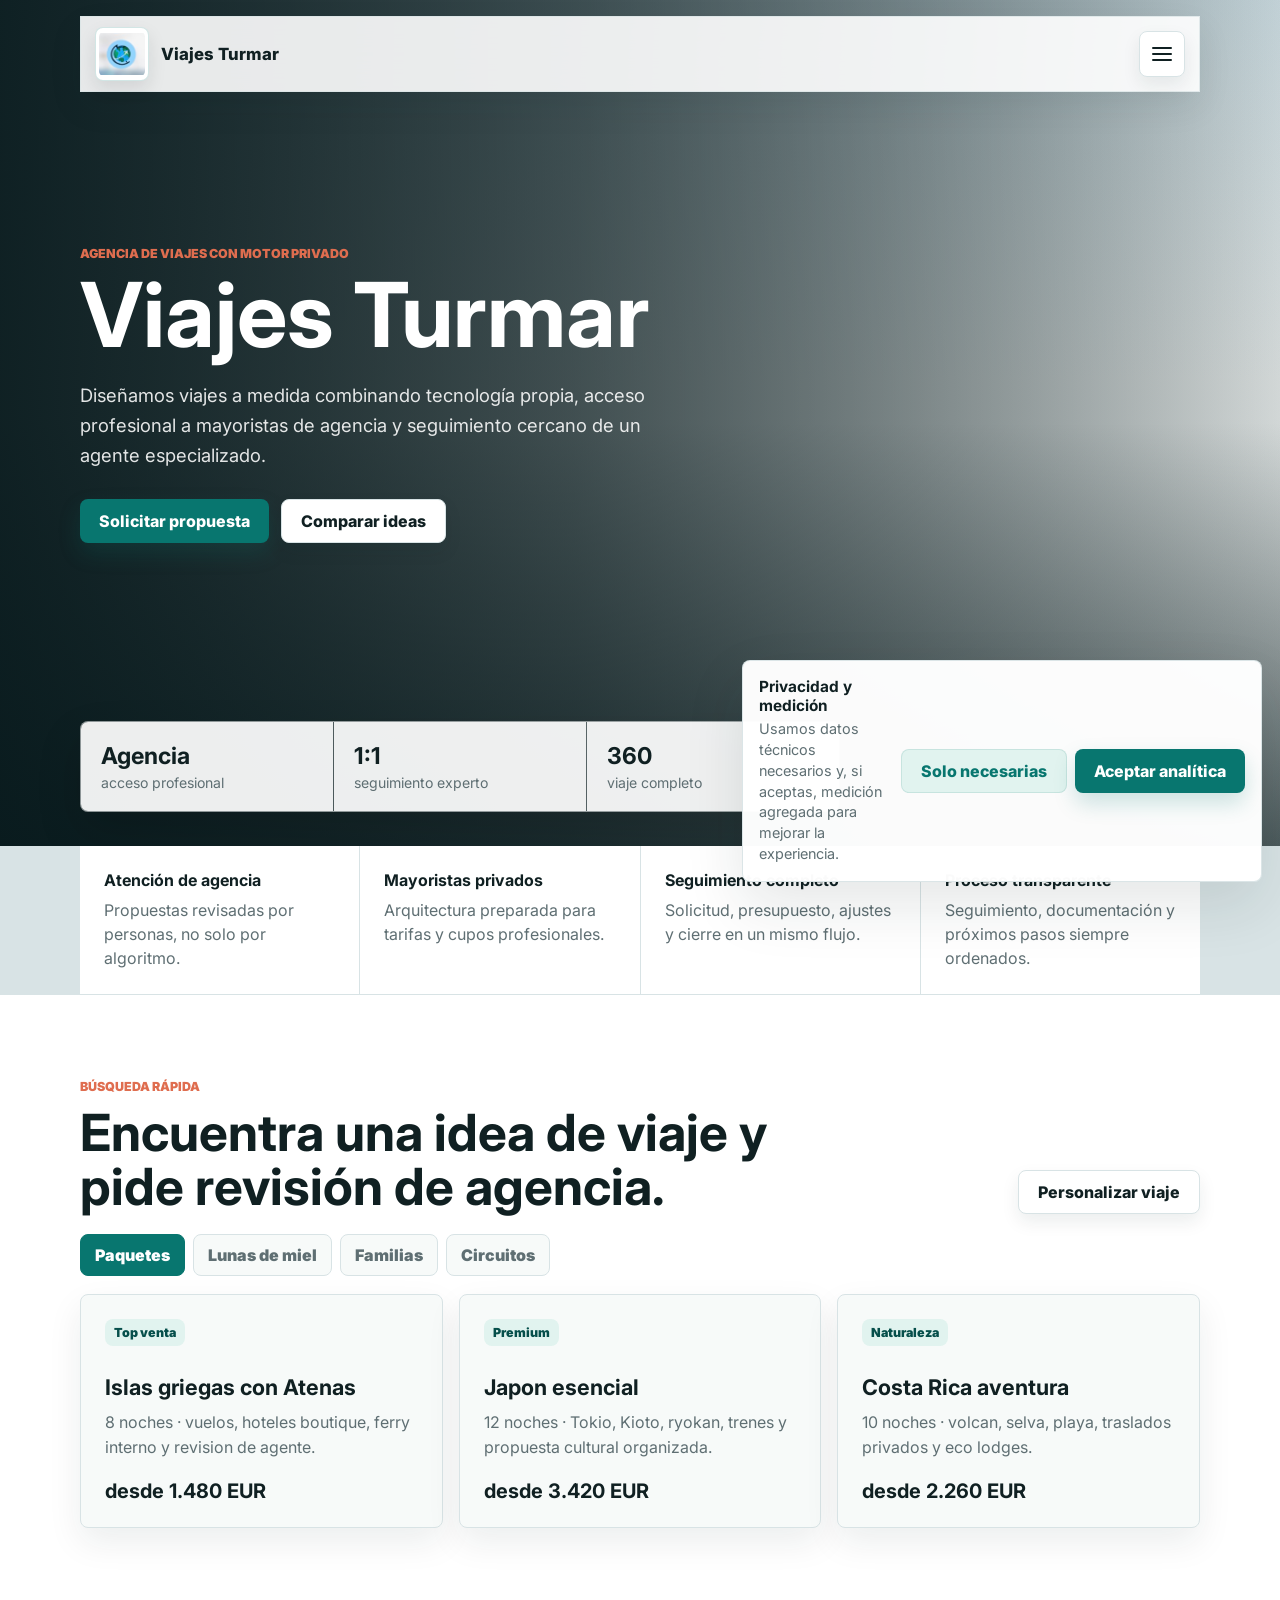
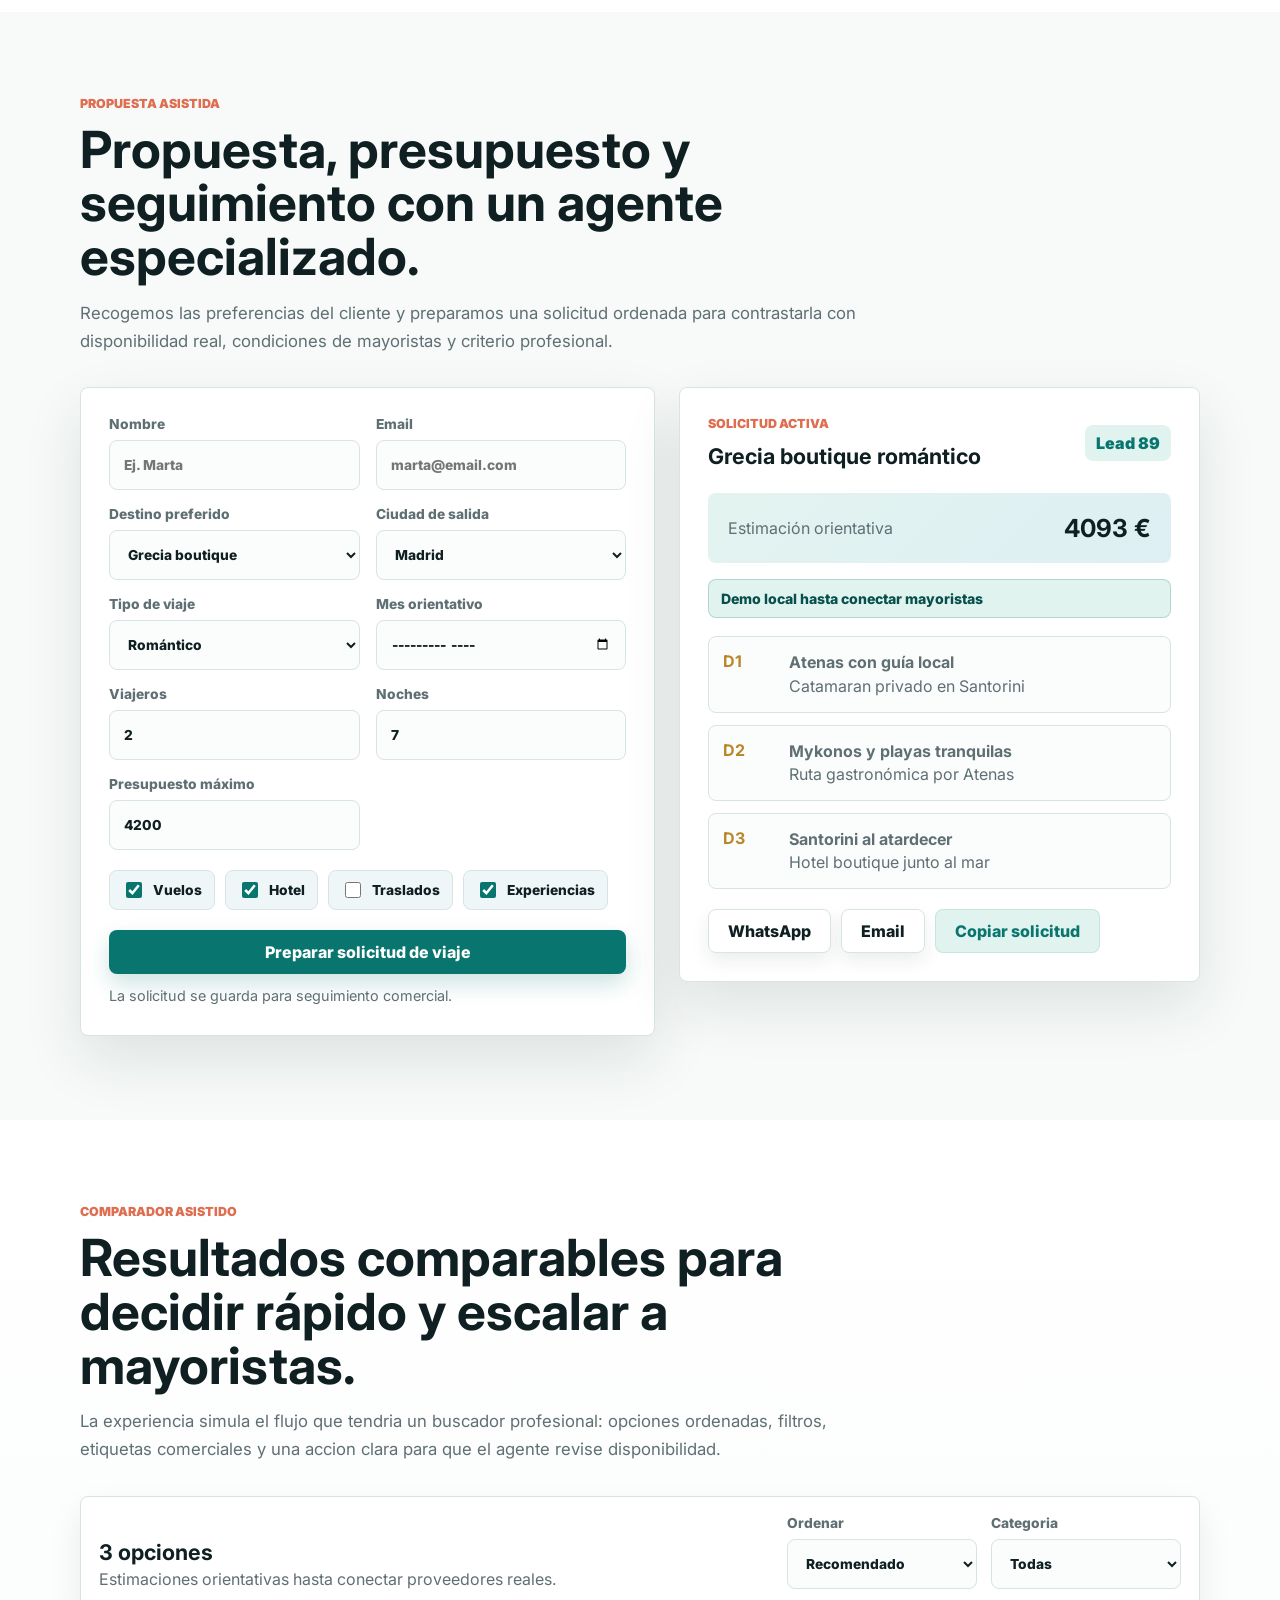
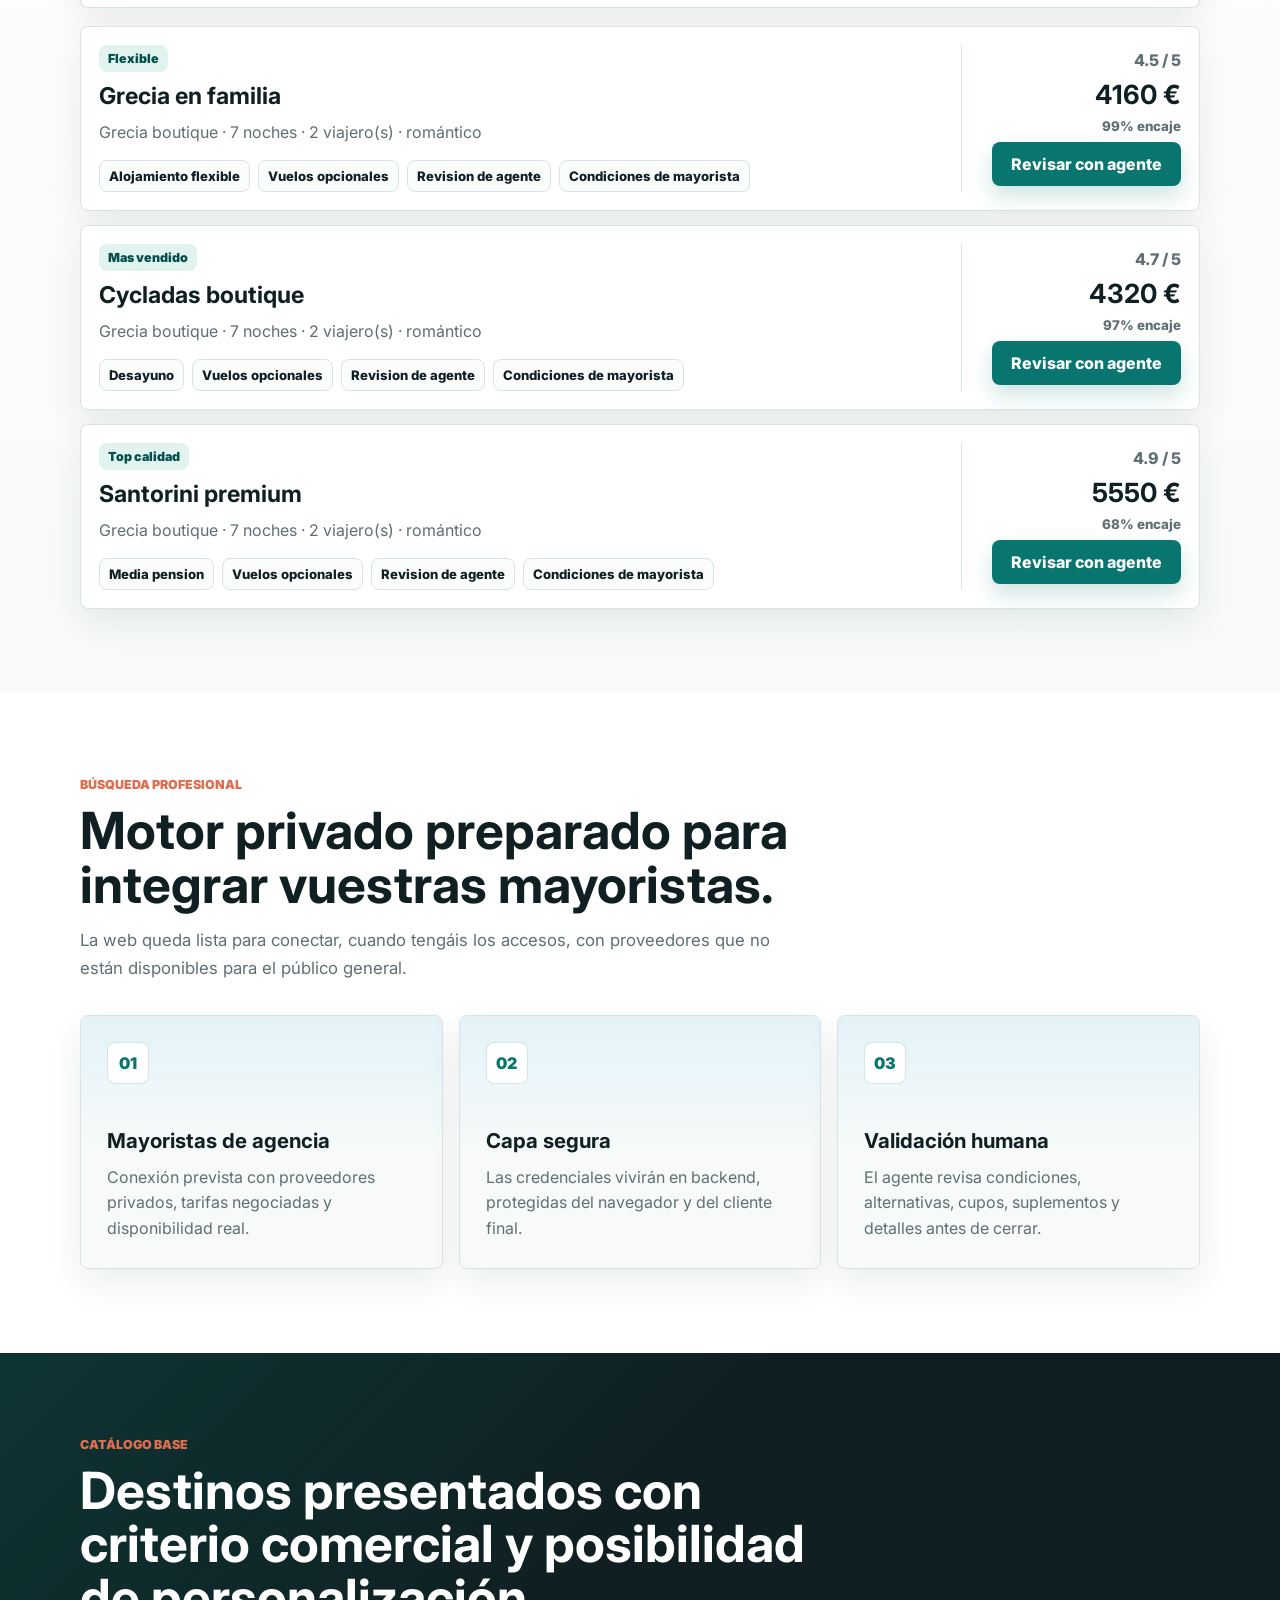
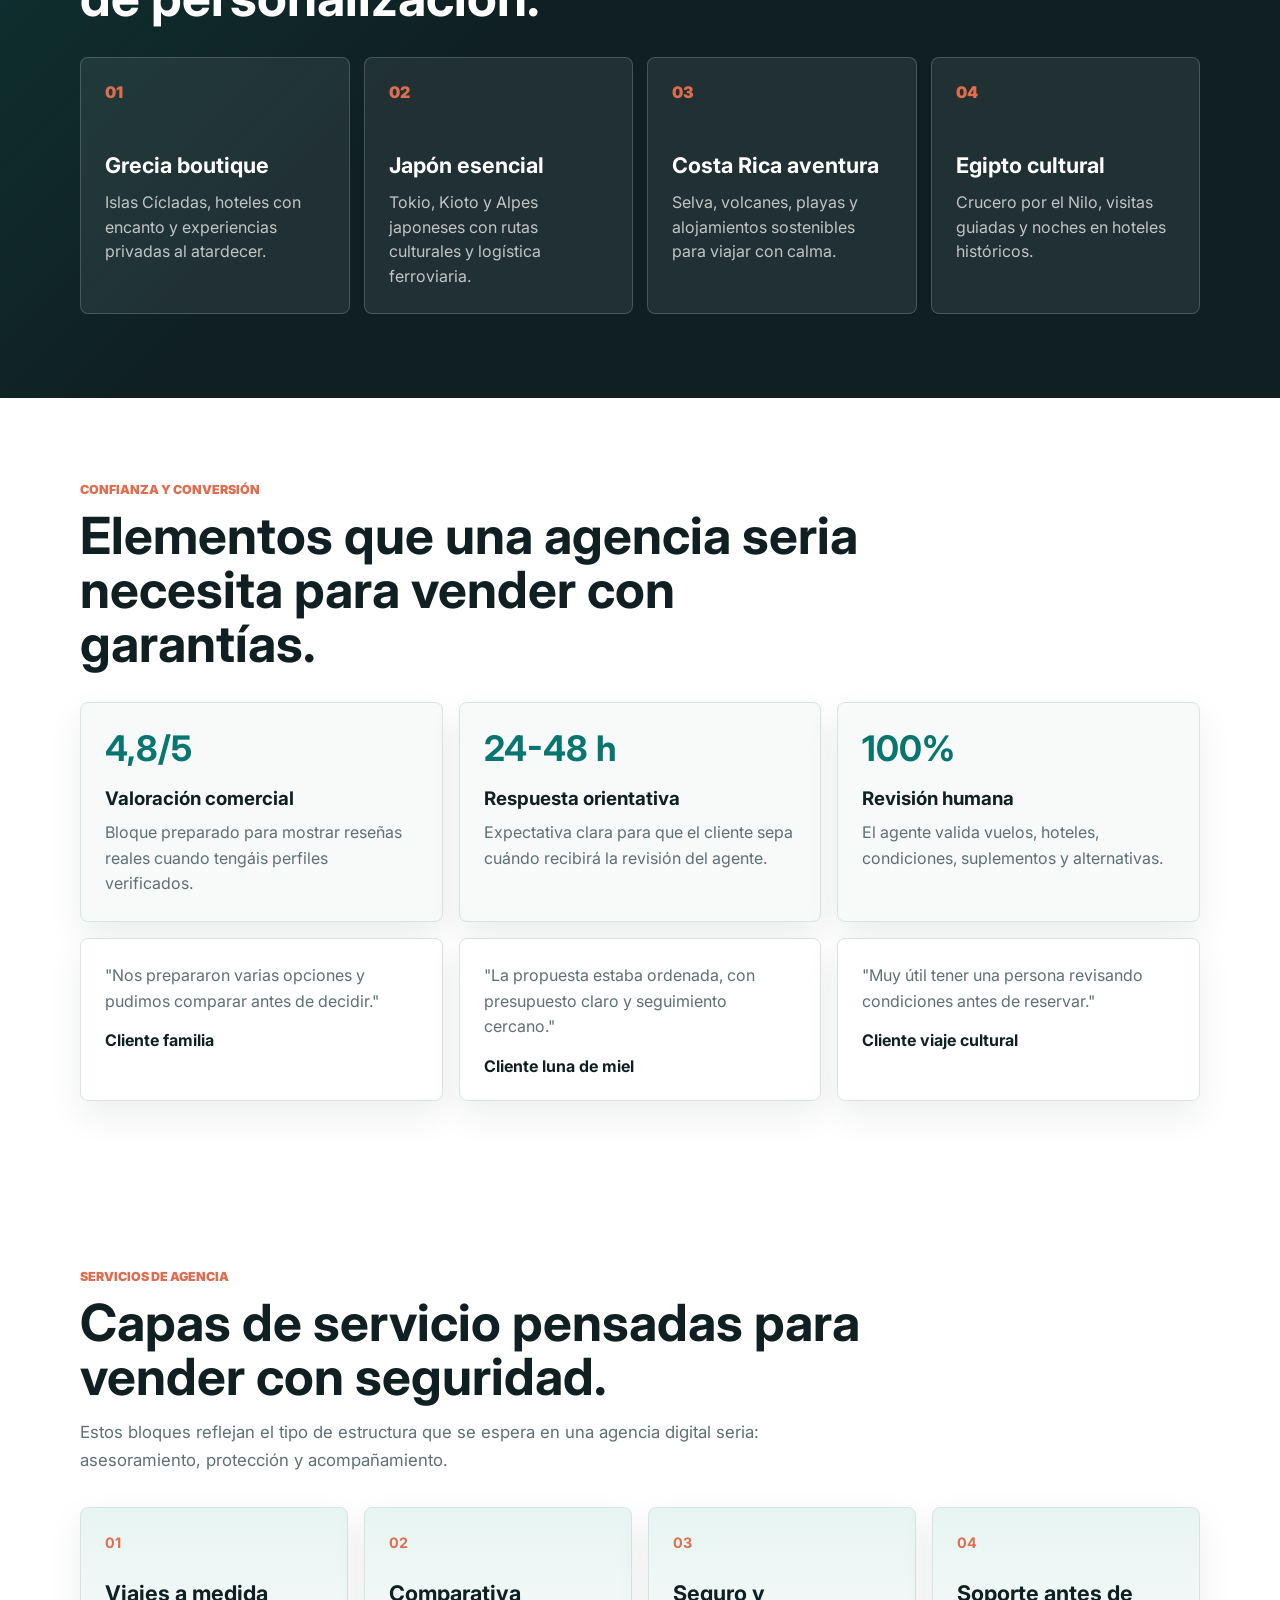
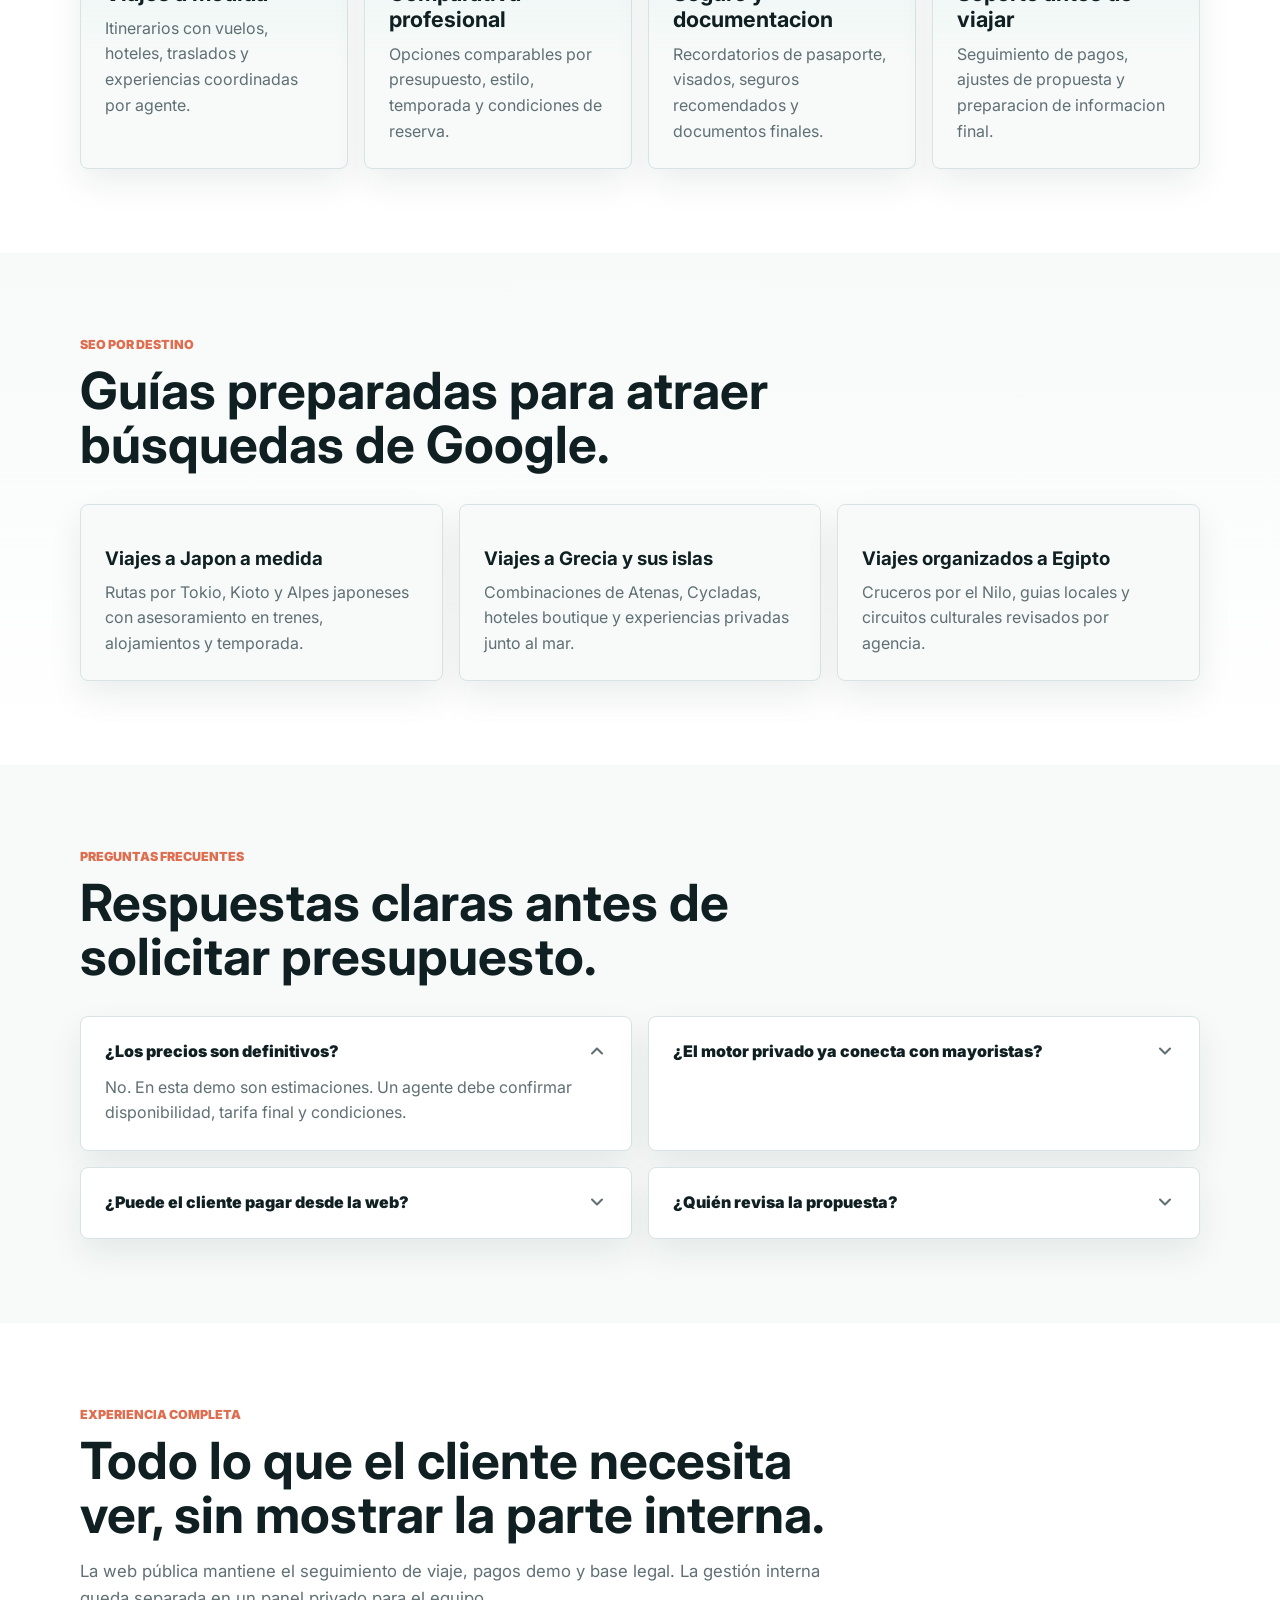
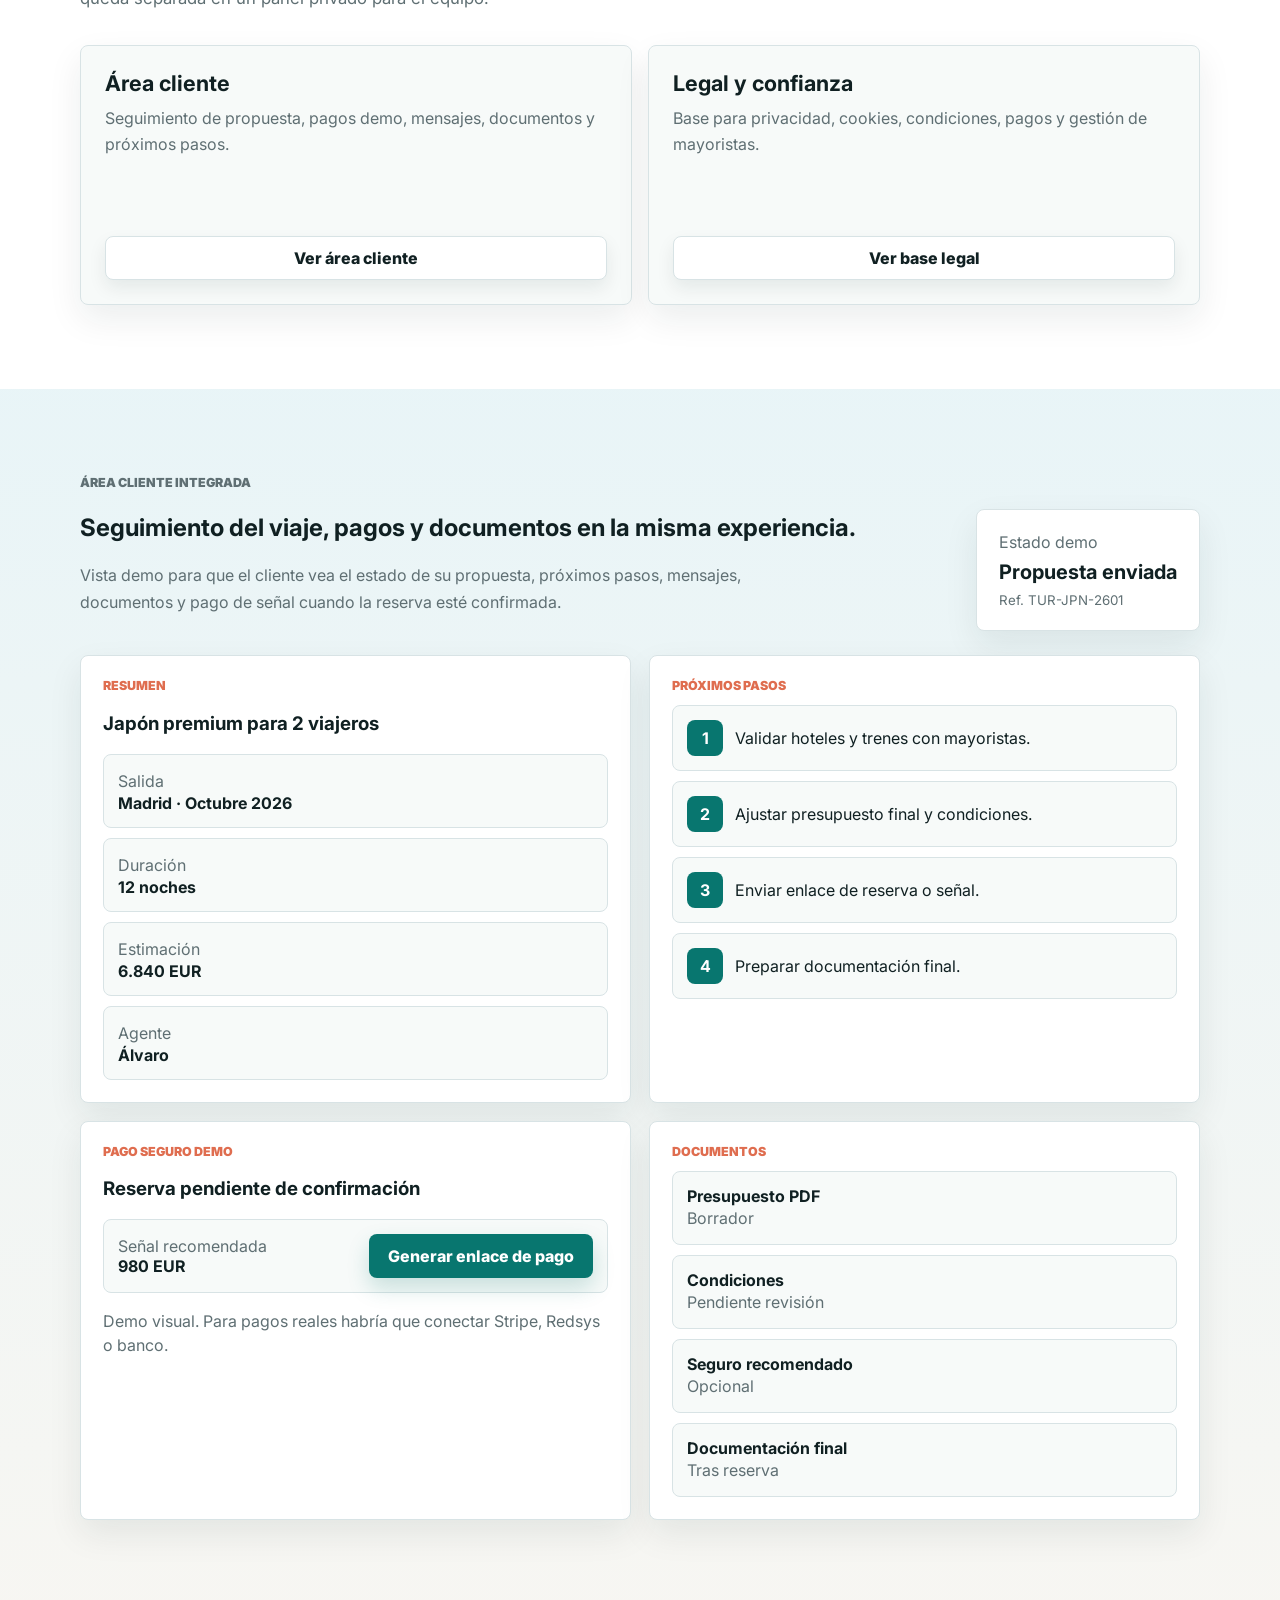
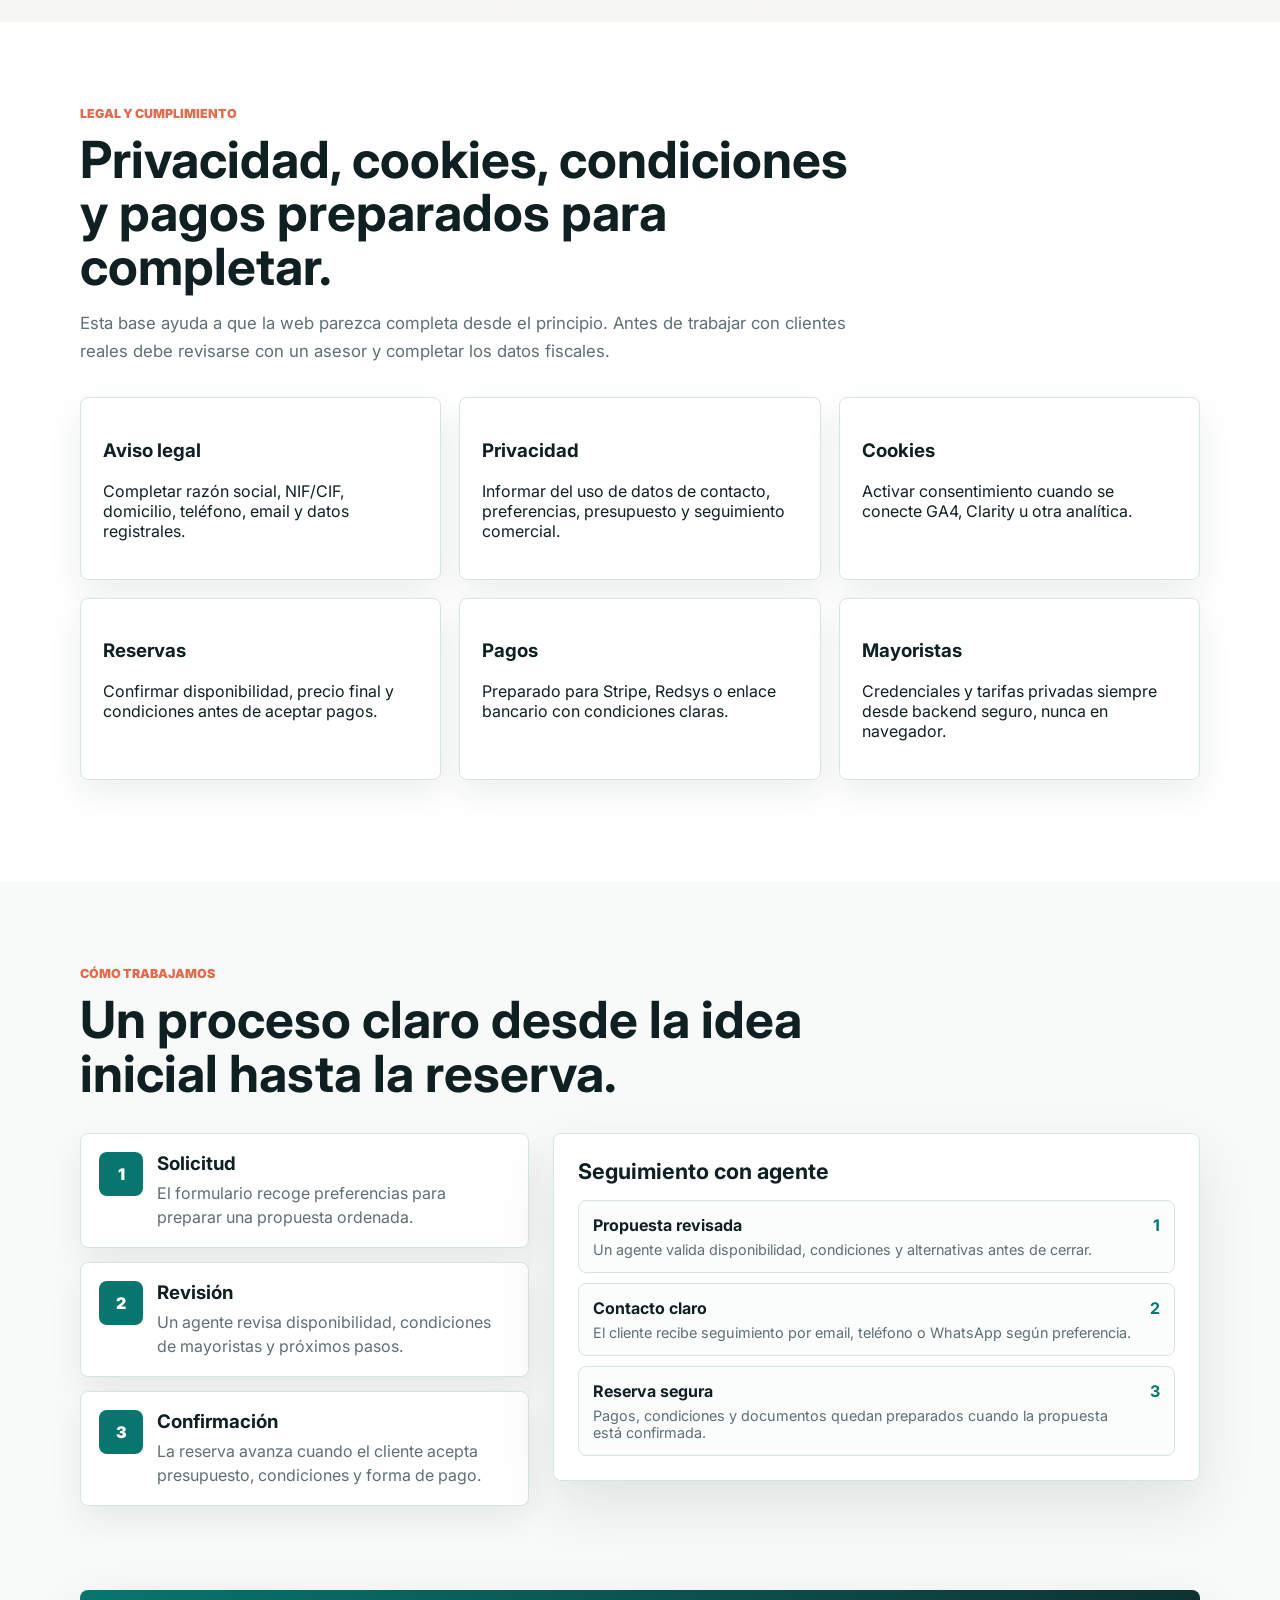
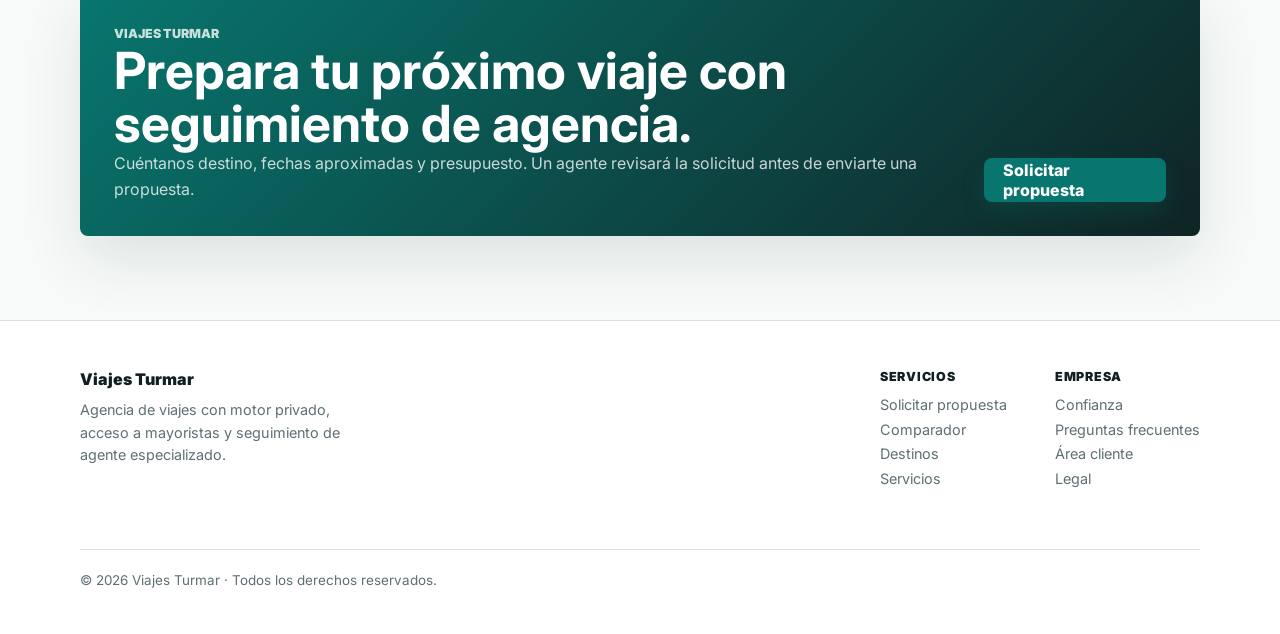
==== commit 03f76ed5: "Profesionalizar web: animaciones, acentos, footer y polish visual - Animaciones de entrada scroll (f" ====
--- a/index.html
+++ b/index.html
@@ -118,9 +118,9 @@
         </div>
       </section>
 
-      <section class="trust-strip" aria-label="Garantias de Viajes Turmar">
+      <section class="trust-strip" aria-label="Garantías de Viajes Turmar">
         <div>
-          <strong>Atencion de agencia</strong>
+          <strong>Atención de agencia</strong>
           <span>Propuestas revisadas por personas, no solo por algoritmo.</span>
         </div>
         <div>
@@ -133,15 +133,15 @@
         </div>
         <div>
           <strong>Proceso transparente</strong>
-          <span>Seguimiento, documentacion y proximos pasos siempre ordenados.</span>
-        </div>
-      </section>
-
-      <section class="quick-search" aria-label="Busqueda rapida de viajes">
+          <span>Seguimiento, documentación y próximos pasos siempre ordenados.</span>
+        </div>
+      </section>
+
+      <section class="quick-search" aria-label="Búsqueda rápida de viajes">
         <div class="quick-search-header">
           <div>
-            <p class="eyebrow">Busqueda rapida</p>
-            <h2>Encuentra una idea de viaje y pide revision de agencia.</h2>
+            <p class="eyebrow">Búsqueda rápida</p>
+            <h2>Encuentra una idea de viaje y pide revisión de agencia.</h2>
           </div>
           <a class="button secondary" href="#automatizador">Personalizar viaje</a>
         </div>
@@ -234,7 +234,7 @@
                 <input id="nights" name="nights" type="number" min="3" max="21" value="7" />
               </label>
               <label>
-                Presupuesto maximo
+                Presupuesto máximo
                 <input id="budgetMax" name="budgetMax" type="number" min="600" step="100" value="4200" />
               </label>
             </div>
@@ -288,7 +288,7 @@
       <section class="compare-band" id="comparador">
         <div class="section-heading">
           <p class="eyebrow">Comparador asistido</p>
-          <h2>Resultados comparables para decidir rapido y escalar a mayoristas.</h2>
+          <h2>Resultados comparables para decidir rápido y escalar a mayoristas.</h2>
           <p>
             La experiencia simula el flujo que tendria un buscador profesional: opciones ordenadas,
             filtros, etiquetas comerciales y una accion clara para que el agente revise disponibilidad.
@@ -304,7 +304,7 @@
             <select id="sortResults">
               <option value="recommended">Recomendado</option>
               <option value="price">Precio</option>
-              <option value="rating">Valoracion</option>
+              <option value="rating">Valoración</option>
             </select>
           </label>
           <label>
@@ -321,7 +321,7 @@
       </section>
 
       <section class="private-engine" id="motor-privado">
-        <div class="section-heading compact">
+        <div class="section-heading compact fade-up">
           <p class="eyebrow">Búsqueda profesional</p>
           <h2>Motor privado preparado para integrar vuestras mayoristas.</h2>
           <p>
@@ -329,18 +329,18 @@
             están disponibles para el público general.
           </p>
         </div>
-        <div class="engine-grid">
-          <article class="engine-card">
+        <div class="engine-grid fade-up-stagger">
+          <article class="engine-card fade-up">
             <span class="engine-number">01</span>
             <h3>Mayoristas de agencia</h3>
             <p>Conexión prevista con proveedores privados, tarifas negociadas y disponibilidad real.</p>
           </article>
-          <article class="engine-card">
+          <article class="engine-card fade-up">
             <span class="engine-number">02</span>
             <h3>Capa segura</h3>
             <p>Las credenciales vivirán en backend, protegidas del navegador y del cliente final.</p>
           </article>
-          <article class="engine-card">
+          <article class="engine-card fade-up">
             <span class="engine-number">03</span>
             <h3>Validación humana</h3>
             <p>El agente revisa condiciones, alternativas, cupos, suplementos y detalles antes de cerrar.</p>
@@ -349,27 +349,27 @@
       </section>
 
       <section class="destinations" id="destinos">
-        <div class="section-heading">
+        <div class="section-heading fade-up">
           <p class="eyebrow">Catálogo base</p>
           <h2>Destinos presentados con criterio comercial y posibilidad de personalización.</h2>
         </div>
-        <div class="destination-grid">
-          <article class="destination-card">
+        <div class="destination-grid fade-up-stagger">
+          <article class="destination-card fade-up">
             <span>01</span>
             <h3>Grecia boutique</h3>
             <p>Islas Cícladas, hoteles con encanto y experiencias privadas al atardecer.</p>
           </article>
-          <article class="destination-card">
+          <article class="destination-card fade-up">
             <span>02</span>
             <h3>Japón esencial</h3>
             <p>Tokio, Kioto y Alpes japoneses con rutas culturales y logística ferroviaria.</p>
           </article>
-          <article class="destination-card">
+          <article class="destination-card fade-up">
             <span>03</span>
             <h3>Costa Rica aventura</h3>
             <p>Selva, volcanes, playas y alojamientos sostenibles para viajar con calma.</p>
           </article>
-          <article class="destination-card">
+          <article class="destination-card fade-up">
             <span>04</span>
             <h3>Egipto cultural</h3>
             <p>Crucero por el Nilo, visitas guiadas y noches en hoteles históricos.</p>
@@ -378,50 +378,50 @@
       </section>
 
       <section class="confidence-band" id="confianza">
-        <div class="section-heading">
-          <p class="eyebrow">Confianza y conversion</p>
-          <h2>Elementos que una agencia grande necesita para vender mejor.</h2>
-        </div>
-        <div class="confidence-grid">
-          <article>
+        <div class="section-heading fade-up">
+          <p class="eyebrow">Confianza y conversión</p>
+          <h2>Elementos que una agencia seria necesita para vender con garantías.</h2>
+        </div>
+        <div class="confidence-grid fade-up-stagger">
+          <article class="fade-up">
             <strong>4,8/5</strong>
-            <h3>Valoracion comercial</h3>
-            <p>Bloque preparado para mostrar resenas reales cuando tengais perfiles verificados.</p>
-          </article>
-          <article>
+            <h3>Valoración comercial</h3>
+            <p>Bloque preparado para mostrar reseñas reales cuando tengáis perfiles verificados.</p>
+          </article>
+          <article class="fade-up">
             <strong>24-48 h</strong>
             <h3>Respuesta orientativa</h3>
-            <p>Expectativa clara para que el cliente sepa cuando recibira la revision del agente.</p>
-          </article>
-          <article>
+            <p>Expectativa clara para que el cliente sepa cuándo recibirá la revisión del agente.</p>
+          </article>
+          <article class="fade-up">
             <strong>100%</strong>
-            <h3>Revision humana</h3>
+            <h3>Revisión humana</h3>
             <p>El agente valida vuelos, hoteles, condiciones, suplementos y alternativas.</p>
           </article>
         </div>
-        <div class="review-grid">
-          <article class="review-card">
+        <div class="review-grid fade-up-stagger">
+          <article class="review-card fade-up">
             <p>"Nos prepararon varias opciones y pudimos comparar antes de decidir."</p>
             <strong>Cliente familia</strong>
           </article>
-          <article class="review-card">
+          <article class="review-card fade-up">
             <p>"La propuesta estaba ordenada, con presupuesto claro y seguimiento cercano."</p>
             <strong>Cliente luna de miel</strong>
           </article>
-          <article class="review-card">
-            <p>"Muy util tener una persona revisando condiciones antes de reservar."</p>
+          <article class="review-card fade-up">
+            <p>"Muy útil tener una persona revisando condiciones antes de reservar."</p>
             <strong>Cliente viaje cultural</strong>
           </article>
         </div>
       </section>
 
       <section class="service-band" id="servicios">
-        <div class="section-heading">
+        <div class="section-heading fade-up">
           <p class="eyebrow">Servicios de agencia</p>
           <h2>Capas de servicio pensadas para vender con seguridad.</h2>
           <p>
-            Estos bloques son simulados, pero reflejan el tipo de estructura que se espera
-            en una agencia digital seria: asesoramiento, proteccion y acompanamiento.
+            Estos bloques reflejan el tipo de estructura que se espera en una agencia digital seria:
+            asesoramiento, protección y acompañamiento.
           </p>
         </div>
         <div class="service-grid">
@@ -448,10 +448,10 @@
         </div>
       </section>
 
-      <section class="seo-band" aria-label="Guias de viaje">
-        <div class="section-heading">
+      <section class="seo-band" aria-label="Guías de viaje">
+        <div class="section-heading fade-up">
           <p class="eyebrow">SEO por destino</p>
-          <h2>Guias preparadas para atraer busquedas de Google.</h2>
+          <h2>Guías preparadas para atraer búsquedas de Google.</h2>
         </div>
         <div class="seo-grid">
           <article>
@@ -470,51 +470,51 @@
       </section>
 
       <section class="faq-band" id="faq">
-        <div class="section-heading">
+        <div class="section-heading fade-up">
           <p class="eyebrow">Preguntas frecuentes</p>
           <h2>Respuestas claras antes de solicitar presupuesto.</h2>
         </div>
         <div class="faq-grid">
           <details open>
-            <summary>Los precios son definitivos?</summary>
+            <summary>¿Los precios son definitivos?</summary>
             <p>No. En esta demo son estimaciones. Un agente debe confirmar disponibilidad, tarifa final y condiciones.</p>
           </details>
           <details>
-            <summary>El motor privado ya conecta con mayoristas?</summary>
-            <p>La estructura esta preparada, pero la conexion real se activara cuando tengais accesos y proveedores definidos.</p>
+            <summary>¿El motor privado ya conecta con mayoristas?</summary>
+            <p>La estructura está preparada, pero la conexión real se activará cuando tengáis accesos y proveedores definidos.</p>
           </details>
           <details>
-            <summary>Puede el cliente pagar desde la web?</summary>
-            <p>La zona de pago es visual. Para cobrar de verdad habria que conectar Stripe, Redsys o una pasarela bancaria.</p>
+            <summary>¿Puede el cliente pagar desde la web?</summary>
+            <p>La zona de pago es visual. Para cobrar de verdad habría que conectar Stripe, Redsys o una pasarela bancaria.</p>
           </details>
           <details>
-            <summary>Quien revisa la propuesta?</summary>
-            <p>El flujo esta pensado para que siempre haya revision de un agente antes de confirmar la reserva.</p>
+            <summary>¿Quién revisa la propuesta?</summary>
+            <p>El flujo está pensado para que siempre haya revisión de un agente antes de confirmar la reserva.</p>
           </details>
         </div>
       </section>
 
       <section class="platform-band" id="plataforma">
-        <div class="section-heading">
+        <div class="section-heading fade-up">
           <p class="eyebrow">Experiencia completa</p>
           <h2>Todo lo que el cliente necesita ver, sin mostrar la parte interna.</h2>
           <p>
-            La web publica mantiene el seguimiento de viaje, pagos demo y base legal.
-            La gestion interna queda separada en un panel privado para el equipo.
+            La web pública mantiene el seguimiento de viaje, pagos demo y base legal.
+            La gestión interna queda separada en un panel privado para el equipo.
           </p>
         </div>
-        <div class="platform-grid">
-          <article class="platform-card">
+        <div class="platform-grid fade-up-stagger">
+          <article class="platform-card fade-up">
             <div>
-              <h3>Area cliente</h3>
-              <p>Seguimiento de propuesta, pagos demo, mensajes, documentos y proximos pasos.</p>
-            </div>
-            <a class="button secondary" href="#area-cliente">Ver area cliente</a>
-          </article>
-          <article class="platform-card">
+              <h3>Área cliente</h3>
+              <p>Seguimiento de propuesta, pagos demo, mensajes, documentos y próximos pasos.</p>
+            </div>
+            <a class="button secondary" href="#area-cliente">Ver área cliente</a>
+          </article>
+          <article class="platform-card fade-up">
             <div>
               <h3>Legal y confianza</h3>
-              <p>Base para privacidad, cookies, condiciones, pagos y gestion de mayoristas.</p>
+              <p>Base para privacidad, cookies, condiciones, pagos y gestión de mayoristas.</p>
             </div>
             <a class="button secondary" href="#legal">Ver base legal</a>
           </article>
@@ -524,11 +524,11 @@
       <section class="client-embedded" id="area-cliente">
         <div class="client-hero embedded">
           <div>
-            <p class="eyebrow">Area cliente integrada</p>
+            <p class="eyebrow">Área cliente integrada</p>
             <h2>Seguimiento del viaje, pagos y documentos en la misma experiencia.</h2>
             <p>
-              Vista demo para que el cliente vea el estado de su propuesta, proximos pasos,
-              mensajes, documentos y pago de señal cuando la reserva este confirmada.
+              Vista demo para que el cliente vea el estado de su propuesta, próximos pasos,
+              mensajes, documentos y pago de señal cuando la reserva esté confirmada.
             </p>
           </div>
           <div class="client-status">
@@ -541,21 +541,21 @@
         <div class="client-grid">
           <article class="client-panel">
             <p class="eyebrow">Resumen</p>
-            <h3>Japon premium para 2 viajeros</h3>
+            <h3>Japón premium para 2 viajeros</h3>
             <div class="summary-lines">
               <div><span>Salida</span><strong>Madrid · Octubre 2026</strong></div>
-              <div><span>Duracion</span><strong>12 noches</strong></div>
-              <div><span>Estimacion</span><strong>6.840 EUR</strong></div>
-              <div><span>Agente</span><strong>Alvaro</strong></div>
+              <div><span>Duración</span><strong>12 noches</strong></div>
+              <div><span>Estimación</span><strong>6.840 EUR</strong></div>
+              <div><span>Agente</span><strong>Álvaro</strong></div>
             </div>
           </article>
           <article class="client-panel">
-            <p class="eyebrow">Proximos pasos</p>
+            <p class="eyebrow">Próximos pasos</p>
             <div class="timeline">
               <div><strong>1</strong><span>Validar hoteles y trenes con mayoristas.</span></div>
               <div><strong>2</strong><span>Ajustar presupuesto final y condiciones.</span></div>
               <div><strong>3</strong><span>Enviar enlace de reserva o señal.</span></div>
-              <div><strong>4</strong><span>Preparar documentacion final.</span></div>
+              <div><strong>4</strong><span>Preparar documentación final.</span></div>
             </div>
           </article>
         </div>
@@ -563,27 +563,27 @@
         <div class="client-grid">
           <article class="client-panel">
             <p class="eyebrow">Pago seguro demo</p>
-            <h3>Reserva pendiente de confirmacion</h3>
+            <h3>Reserva pendiente de confirmación</h3>
             <div class="payment-box">
               <div><span>Señal recomendada</span><strong>980 EUR</strong></div>
               <button class="button primary" type="button">Generar enlace de pago</button>
             </div>
-            <p class="small-note">Demo visual. Para pagos reales habria que conectar Stripe, Redsys o banco.</p>
+            <p class="small-note">Demo visual. Para pagos reales habría que conectar Stripe, Redsys o banco.</p>
           </article>
           <article class="client-panel">
             <p class="eyebrow">Documentos</p>
             <div class="document-grid">
               <div><strong>Presupuesto PDF</strong><span>Borrador</span></div>
-              <div><strong>Condiciones</strong><span>Pendiente revision</span></div>
+              <div><strong>Condiciones</strong><span>Pendiente revisión</span></div>
               <div><strong>Seguro recomendado</strong><span>Opcional</span></div>
-              <div><strong>Documentacion final</strong><span>Tras reserva</span></div>
+              <div><strong>Documentación final</strong><span>Tras reserva</span></div>
             </div>
           </article>
         </div>
       </section>
 
       <section class="legal-embedded" id="legal">
-        <div class="section-heading">
+        <div class="section-heading fade-up">
           <p class="eyebrow">Legal y cumplimiento</p>
           <h2>Privacidad, cookies, condiciones y pagos preparados para completar.</h2>
           <p>
@@ -591,28 +591,28 @@
             con clientes reales debe revisarse con un asesor y completar los datos fiscales.
           </p>
         </div>
-        <div class="legal-grid">
-          <article>
+        <div class="legal-grid fade-up-stagger">
+          <article class="fade-up">
             <h3>Aviso legal</h3>
-            <p>Completar razon social, NIF/CIF, domicilio, telefono, email y datos registrales.</p>
-          </article>
-          <article>
+            <p>Completar razón social, NIF/CIF, domicilio, teléfono, email y datos registrales.</p>
+          </article>
+          <article class="fade-up">
             <h3>Privacidad</h3>
             <p>Informar del uso de datos de contacto, preferencias, presupuesto y seguimiento comercial.</p>
           </article>
-          <article>
+          <article class="fade-up">
             <h3>Cookies</h3>
-            <p>Activar consentimiento cuando se conecte GA4, Clarity u otra analitica.</p>
-          </article>
-          <article>
+            <p>Activar consentimiento cuando se conecte GA4, Clarity u otra analítica.</p>
+          </article>
+          <article class="fade-up">
             <h3>Reservas</h3>
             <p>Confirmar disponibilidad, precio final y condiciones antes de aceptar pagos.</p>
           </article>
-          <article>
+          <article class="fade-up">
             <h3>Pagos</h3>
             <p>Preparado para Stripe, Redsys o enlace bancario con condiciones claras.</p>
           </article>
-          <article>
+          <article class="fade-up">
             <h3>Mayoristas</h3>
             <p>Credenciales y tarifas privadas siempre desde backend seguro, nunca en navegador.</p>
           </article>
@@ -620,35 +620,35 @@
       </section>
 
       <section class="ops-band" id="operativa">
-        <div class="section-heading">
-          <p class="eyebrow">Como trabajamos</p>
+        <div class="section-heading fade-up">
+          <p class="eyebrow">Cómo trabajamos</p>
           <h2>Un proceso claro desde la idea inicial hasta la reserva.</h2>
         </div>
         <div class="ops-layout">
           <div class="workflow">
-            <div class="workflow-step">
+            <div class="workflow-step fade-up">
               <span>1</span>
               <div>
                 <h3>Solicitud</h3>
                 <p>El formulario recoge preferencias para preparar una propuesta ordenada.</p>
               </div>
             </div>
-            <div class="workflow-step">
+            <div class="workflow-step fade-up">
               <span>2</span>
               <div>
-                <h3>Revision</h3>
-                <p>Un agente revisa disponibilidad, condiciones de mayoristas y proximos pasos.</p>
+                <h3>Revisión</h3>
+                <p>Un agente revisa disponibilidad, condiciones de mayoristas y próximos pasos.</p>
               </div>
             </div>
-            <div class="workflow-step">
+            <div class="workflow-step fade-up">
               <span>3</span>
               <div>
-                <h3>Confirmacion</h3>
+                <h3>Confirmación</h3>
                 <p>La reserva avanza cuando el cliente acepta presupuesto, condiciones y forma de pago.</p>
               </div>
             </div>
           </div>
-          <div class="crm-panel">
+          <div class="crm-panel fade-up">
             <div class="crm-header">
               <h3>Seguimiento con agente</h3>
             </div>
@@ -663,14 +663,14 @@
               <article class="lead-card">
                 <div>
                   <h4>Contacto claro</h4>
-                  <p>El cliente recibe seguimiento por email, telefono o WhatsApp segun preferencia.</p>
+                  <p>El cliente recibe seguimiento por email, teléfono o WhatsApp según preferencia.</p>
                 </div>
                 <strong>2</strong>
               </article>
               <article class="lead-card">
                 <div>
                   <h4>Reserva segura</h4>
-                  <p>Pagos, condiciones y documentos quedan preparados cuando la propuesta esta confirmada.</p>
+                  <p>Pagos, condiciones y documentos quedan preparados cuando la propuesta está confirmada.</p>
                 </div>
                 <strong>3</strong>
               </article>
@@ -679,32 +679,52 @@
         </div>
       </section>
 
-      <section class="final-cta">
+      <section class="final-cta fade-up">
         <div>
           <p class="eyebrow">Viajes Turmar</p>
-          <h2>Prepara tu proximo viaje con seguimiento de agencia.</h2>
-          <p>Cuéntanos destino, fechas aproximadas y presupuesto. Un agente revisara la solicitud antes de enviarte una propuesta.</p>
+          <h2>Prepara tu próximo viaje con seguimiento de agencia.</h2>
+          <p>Cuéntanos destino, fechas aproximadas y presupuesto. Un agente revisará la solicitud antes de enviarte una propuesta.</p>
         </div>
         <a class="button primary" href="#automatizador">Solicitar propuesta</a>
       </section>
     </main>
 
     <footer class="footer">
-      <span>Viajes Turmar</span>
-      <span>
-        <a href="#area-cliente">Area cliente</a> ·
-        <a href="#legal">Legal</a>
-      </span>
+      <div class="footer-brand">
+        <strong>Viajes Turmar</strong>
+        <p>Agencia de viajes con motor privado, acceso a mayoristas y seguimiento de agente especializado.</p>
+      </div>
+      <nav class="footer-nav" aria-label="Pie de página">
+        <div class="footer-col">
+          <strong>Servicios</strong>
+          <a href="#automatizador">Solicitar propuesta</a>
+          <a href="#comparador">Comparador</a>
+          <a href="#destinos">Destinos</a>
+          <a href="#servicios">Servicios</a>
+        </div>
+        <div class="footer-col">
+          <strong>Empresa</strong>
+          <a href="#confianza">Confianza</a>
+          <a href="#faq">Preguntas frecuentes</a>
+          <a href="cliente.html">Área cliente</a>
+          <a href="legal.html">Legal</a>
+        </div>
+      </nav>
+      <p class="footer-copy">© 2026 Viajes Turmar · Todos los derechos reservados.</p>
     </footer>
+
+    <button class="back-to-top" id="backToTop" type="button" aria-label="Volver al inicio">
+      <svg viewBox="0 0 24 24" aria-hidden="true"><polyline points="18 15 12 9 6 15"></polyline></svg>
+    </button>
 
     <div class="cookie-banner" id="cookieBanner" role="region" aria-label="Preferencias de cookies">
       <div>
-        <strong>Privacidad y medicion</strong>
-        <p>Usamos datos tecnicos necesarios y, si aceptas, medicion agregada para mejorar la experiencia.</p>
+        <strong>Privacidad y medición</strong>
+        <p>Usamos datos técnicos necesarios y, si aceptas, medición agregada para mejorar la experiencia.</p>
       </div>
       <div class="cookie-actions">
         <button class="button ghost" id="rejectAnalytics" type="button">Solo necesarias</button>
-        <button class="button primary" id="acceptAnalytics" type="button">Aceptar analitica</button>
+        <button class="button primary" id="acceptAnalytics" type="button">Aceptar analítica</button>
       </div>
     </div>
 
--- a/styles.css
+++ b/styles.css
@@ -60,6 +60,13 @@
   background: rgba(255, 255, 255, 0.9);
   backdrop-filter: blur(20px);
   box-shadow: var(--shadow-soft);
+  transition: box-shadow 0.25s ease, background 0.25s ease, border-color 0.25s ease;
+}
+
+.topbar.is-scrolled {
+  background: rgba(255, 255, 255, 0.97);
+  border-color: rgba(216, 227, 229, 0.95);
+  box-shadow: 0 6px 32px rgba(16, 32, 34, 0.13);
 }
 
 .brand {
@@ -208,6 +215,7 @@
   display: inline-flex;
   align-items: center;
   justify-content: center;
+  gap: 8px;
   min-height: 44px;
   padding: 0 19px;
   border: 0;
@@ -217,7 +225,28 @@
   transition:
     transform 0.16s ease,
     box-shadow 0.16s ease,
-    background 0.16s ease;
+    background 0.16s ease,
+    opacity 0.16s ease;
+}
+
+.button.is-loading {
+  pointer-events: none;
+  opacity: 0.78;
+}
+
+.button.is-loading::after {
+  content: '';
+  display: inline-block;
+  width: 14px;
+  height: 14px;
+  border: 2px solid rgba(255, 255, 255, 0.45);
+  border-top-color: rgba(255, 255, 255, 0.9);
+  border-radius: 50%;
+  animation: spin 0.65s linear infinite;
+}
+
+@keyframes spin {
+  to { transform: rotate(360deg); }
 }
 
 .nav-action,
@@ -231,6 +260,23 @@
 .nav-action:hover {
   background: var(--teal-dark);
   transform: translateY(-1px);
+}
+
+.button.primary:active,
+.nav-action:active {
+  transform: translateY(0);
+  opacity: 0.9;
+}
+
+.button.secondary:hover {
+  background: var(--soft);
+  transform: translateY(-1px);
+}
+
+.button.secondary:active,
+.button.ghost:active {
+  transform: translateY(0);
+  opacity: 0.85;
 }
 
 .button.secondary {
@@ -476,6 +522,15 @@
   box-shadow: var(--shadow-soft);
 }
 
+.quick-card {
+  transition: transform 0.18s ease, box-shadow 0.18s ease;
+}
+
+.quick-card:hover {
+  transform: translateY(-3px);
+  box-shadow: 0 20px 44px rgba(16, 32, 34, 0.12);
+}
+
 .quick-card span {
   display: inline-flex;
   padding: 6px 9px;
@@ -823,8 +878,9 @@
 }
 
 .destination-card:hover {
-  transform: translateY(-3px);
-  background: rgba(255, 255, 255, 0.11);
+  transform: translateY(-4px);
+  background: rgba(255, 255, 255, 0.13);
+  box-shadow: 0 20px 48px rgba(0, 0, 0, 0.22);
 }
 
 .destination-card span {
@@ -856,6 +912,12 @@
     linear-gradient(180deg, rgba(139, 208, 244, 0.18), rgba(255, 255, 255, 0) 55%),
     var(--paper);
   box-shadow: var(--shadow-soft);
+  transition: transform 0.18s ease, box-shadow 0.18s ease;
+}
+
+.engine-card:hover {
+  transform: translateY(-3px);
+  box-shadow: 0 20px 44px rgba(16, 32, 34, 0.12);
 }
 
 .engine-number {
@@ -978,9 +1040,39 @@
 }
 
 .faq-grid summary {
+  display: flex;
+  align-items: center;
+  justify-content: space-between;
+  gap: 12px;
   color: var(--ink);
   font-weight: 900;
   cursor: pointer;
+  list-style: none;
+  padding-bottom: 2px;
+}
+
+.faq-grid summary::-webkit-details-marker {
+  display: none;
+}
+
+.faq-grid summary::marker {
+  display: none;
+}
+
+.faq-grid summary::after {
+  content: '';
+  display: block;
+  width: 20px;
+  height: 20px;
+  flex-shrink: 0;
+  background-image: url("data:image/svg+xml,%3Csvg xmlns='http://www.w3.org/2000/svg' viewBox='0 0 24 24' fill='none' stroke='%235f6f73' stroke-width='2.5' stroke-linecap='round' stroke-linejoin='round'%3E%3Cpath d='m6 9 6 6 6-6'/%3E%3C/svg%3E");
+  background-size: contain;
+  background-repeat: no-repeat;
+  transition: transform 0.22s ease;
+}
+
+.faq-grid details[open] summary::after {
+  transform: rotate(180deg);
 }
 
 .faq-grid p {
@@ -1090,18 +1182,64 @@
 }
 
 .footer {
-  display: flex;
-  justify-content: space-between;
-  gap: 18px;
-  padding: 32px max(24px, calc((100vw - 1120px) / 2));
-  color: var(--muted);
+  display: grid;
+  grid-template-columns: 1fr auto;
+  gap: 40px 60px;
+  align-items: start;
+  padding: 48px max(24px, calc((100vw - 1120px) / 2)) 32px;
   border-top: 1px solid var(--line);
   background: var(--white);
 }
 
-.footer span:first-child {
+.footer-brand strong {
+  display: block;
   color: var(--ink);
+  font-size: 1rem;
   font-weight: 900;
+}
+
+.footer-brand p {
+  margin: 10px 0 0;
+  color: var(--muted);
+  font-size: 0.9rem;
+  line-height: 1.55;
+  max-width: 300px;
+}
+
+.footer-nav {
+  display: flex;
+  gap: 48px;
+}
+
+.footer-col strong {
+  display: block;
+  margin-bottom: 14px;
+  color: var(--ink);
+  font-size: 0.78rem;
+  font-weight: 900;
+  text-transform: uppercase;
+  letter-spacing: 0.06em;
+}
+
+.footer-col a {
+  display: block;
+  margin-bottom: 10px;
+  color: var(--muted);
+  font-size: 0.9rem;
+  line-height: 1;
+  transition: color 0.14s ease;
+}
+
+.footer-col a:hover {
+  color: var(--ink);
+}
+
+.footer-copy {
+  grid-column: 1 / -1;
+  padding-top: 22px;
+  border-top: 1px solid var(--line);
+  color: var(--muted);
+  font-size: 0.84rem;
 }
 
 .cookie-banner {
@@ -1762,8 +1900,14 @@
   .platform-grid,
   .client-hero,
   .client-grid,
-  .legal-grid {
+  .legal-grid,
+  .footer {
     grid-template-columns: 1fr;
+  }
+
+  .footer-nav {
+    flex-wrap: wrap;
+    gap: 28px 40px;
   }
 
   .admin-panel-header,
@@ -1806,6 +1950,87 @@
     grid-template-columns: repeat(2, minmax(0, 1fr));
   }
 }
+
+/* === Scroll entrance animations === */
+.fade-up {
+  opacity: 0;
+  transform: translateY(26px);
+  transition:
+    opacity 0.62s cubic-bezier(0.22, 1, 0.36, 1),
+    transform 0.62s cubic-bezier(0.22, 1, 0.36, 1);
+}
+
+.fade-up.is-visible {
+  opacity: 1;
+  transform: translateY(0);
+}
+
+.fade-up-stagger .fade-up:nth-child(1) { transition-delay: 0s; }
+.fade-up-stagger .fade-up:nth-child(2) { transition-delay: 0.08s; }
+.fade-up-stagger .fade-up:nth-child(3) { transition-delay: 0.16s; }
+.fade-up-stagger .fade-up:nth-child(4) { transition-delay: 0.24s; }
+
+/* === Back to top button === */
+.back-to-top {
+  position: fixed;
+  z-index: 500;
+  right: 22px;
+  bottom: 22px;
+  width: 44px;
+  height: 44px;
+  display: grid;
+  place-items: center;
+  border: 1px solid var(--line);
+  border-radius: 8px;
+  background: var(--white);
+  box-shadow: var(--shadow-soft);
+  cursor: pointer;
+  opacity: 0;
+  transform: translateY(8px);
+  transition:
+    opacity 0.22s ease,
+    transform 0.22s ease,
+    background 0.16s ease,
+    border-color 0.16s ease;
+  pointer-events: none;
+}
+
+.back-to-top.is-visible {
+  opacity: 1;
+  transform: translateY(0);
+  pointer-events: auto;
+}
+
+.back-to-top:hover {
+  background: var(--mint);
+  border-color: rgba(8, 118, 111, 0.22);
+}
+
+.back-to-top svg {
+  width: 18px;
+  height: 18px;
+  stroke: var(--teal);
+  stroke-width: 2.5;
+  fill: none;
+  stroke-linecap: round;
+  stroke-linejoin: round;
+}
+
+/* === Review card hover === */
+.review-card {
+  transition: transform 0.18s ease, box-shadow 0.18s ease;
+}
+
+.review-card:hover {
+  transform: translateY(-2px);
+  box-shadow: 0 16px 36px rgba(16, 32, 34, 0.1);
+}
+
+/* === Confidence metric highlight === */
+.confidence-grid strong {
+  font-size: 2.2rem;
+}
+
 
 @media (max-width: 620px) {
   .topbar {
@@ -1863,10 +2088,18 @@
   .price-line,
   .crm-header,
   .cookie-banner,
-  .cookie-actions,
-  .footer {
+  .cookie-actions {
     align-items: flex-start;
     flex-direction: column;
+  }
+
+  .footer {
+    grid-template-columns: 1fr;
+  }
+
+  .footer-nav {
+    flex-direction: column;
+    gap: 28px;
   }
 
   .cookie-actions {
